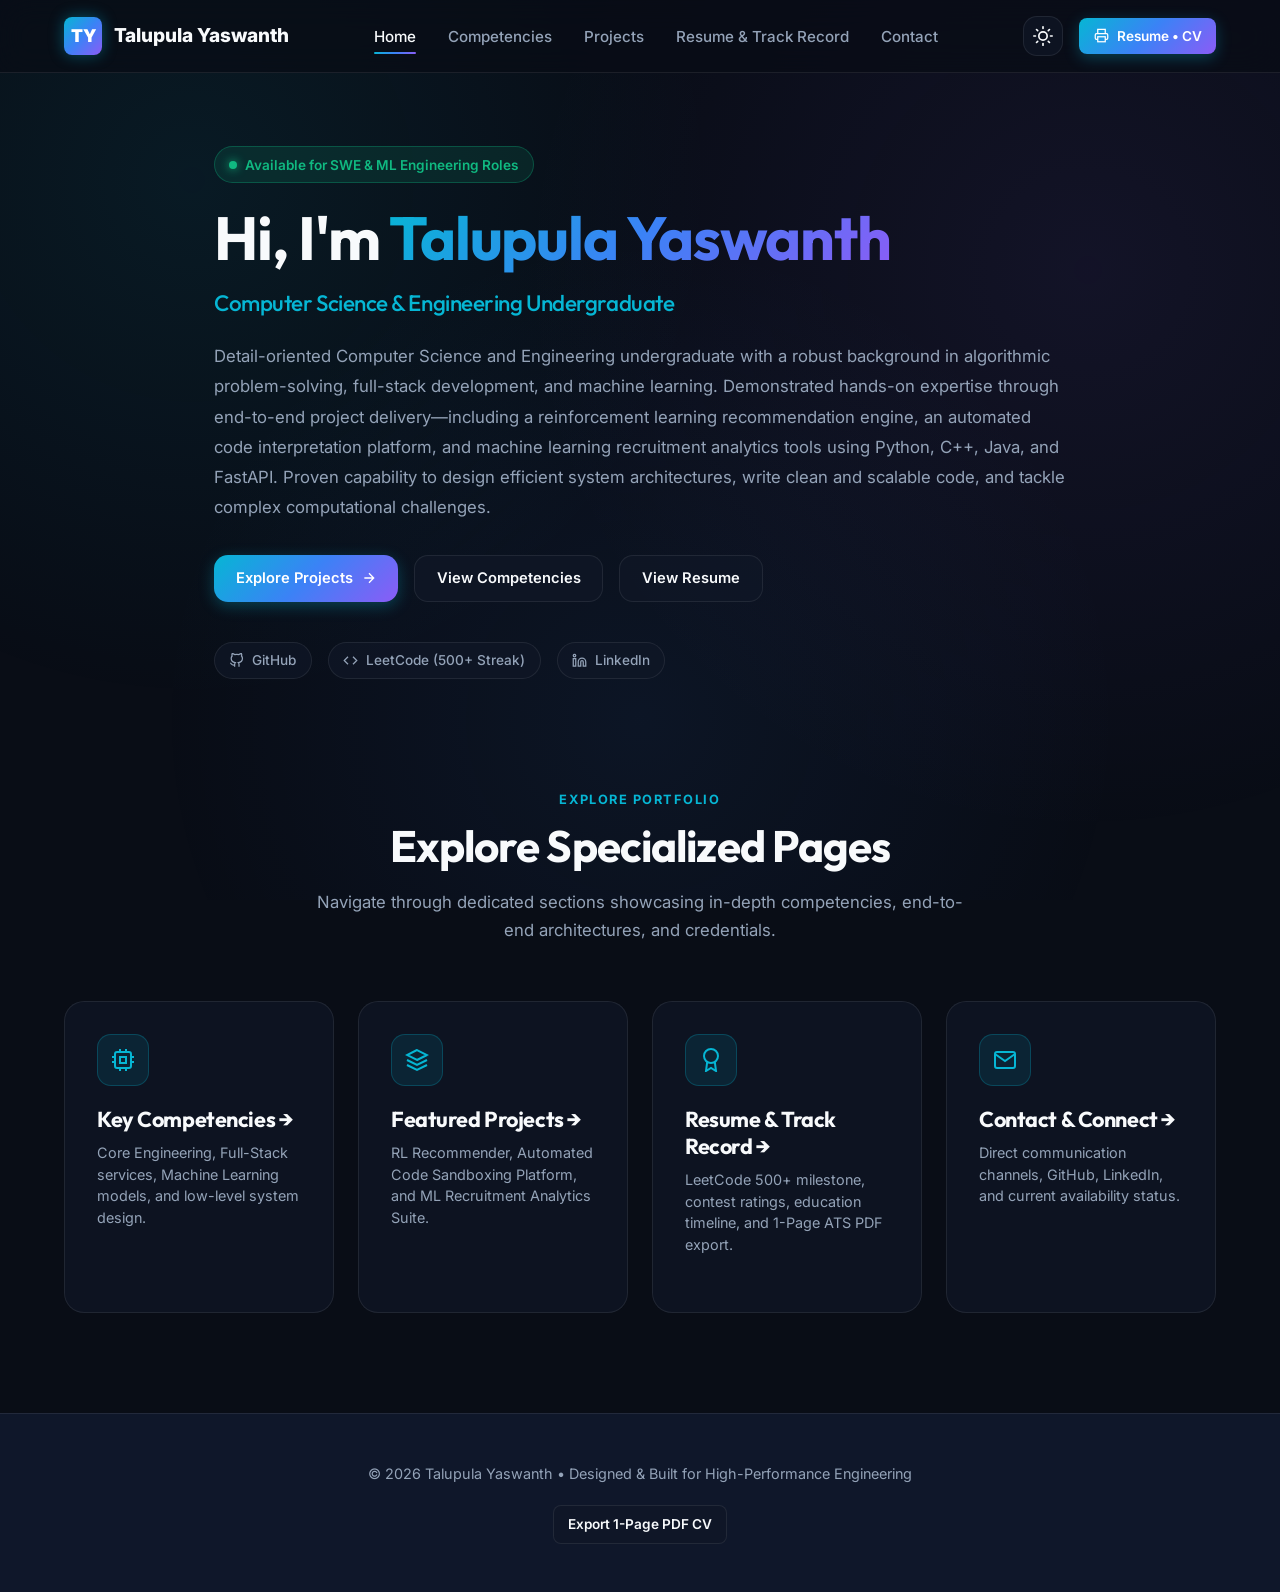
==== index.html @ a227fcb3 "Initial commit: Talupula Yaswanth interactive portfolio & Web CV" ====
<!DOCTYPE html>
<html lang="en" data-theme="dark">
<head>
  <meta charset="UTF-8">
  <meta name="viewport" content="width=device-width, initial-scale=1.0">
  <title>Talupula Yaswanth | CS & Engineering Undergraduate &bull; Home</title>
  <meta name="description" content="Portfolio of Talupula Yaswanth — Computer Science and Engineering undergraduate specializing in algorithmic problem solving, full-stack systems, and machine learning.">
  
  <!-- Modern Typography: Google Fonts -->
  <link rel="preconnect" href="https://fonts.googleapis.com">
  <link rel="preconnect" href="https://fonts.gstatic.com" crossorigin>
  <link href="https://fonts.googleapis.com/css2?family=Inter:wght@300;400;500;600;700&family=JetBrains+Mono:wght@400;500;600&family=Outfit:wght@500;600;700;800;900&display=swap" rel="stylesheet">

  <!-- Core Styles -->
  <link rel="stylesheet" href="css/style.css?v=4">
  <link rel="stylesheet" href="css/print.css">

  <!-- Immediate Zero-Flicker Theme Detection -->
  <script>
    (function() {
      const theme = localStorage.getItem('portfolio_theme') || 'dark';
      document.documentElement.setAttribute('data-theme', theme);
    })();
  </script>
</head>
<body>
  <!-- Ambient Gradient Background Mesh -->
  <div class="ambient-bg" aria-hidden="true"></div>

  <!-- Navigation Bar -->
  <header class="navbar">
    <div class="container nav-container">
      <a href="index.html" class="nav-logo" aria-label="Talupula Yaswanth Portfolio Home">
        <div class="nav-logo-badge">TY</div>
        <span>Talupula Yaswanth</span>
      </a>

      <nav>
        <ul class="nav-links">
          <li><a href="index.html" class="nav-link active">Home</a></li>
          <li><a href="competencies.html" class="nav-link">Competencies</a></li>
          <li><a href="projects.html" class="nav-link">Projects</a></li>
          <li><a href="resume.html" class="nav-link">Resume & Track Record</a></li>
          <li><a href="contact.html" class="nav-link">Contact</a></li>
        </ul>
      </nav>

      <div class="nav-actions">
        <!-- Theme Toggle Button -->
        <button id="theme-toggle" class="icon-btn" aria-label="Toggle Dark/Light Mode" title="Toggle Theme">
          <svg width="20" height="20" viewBox="0 0 24 24" fill="none" stroke="currentColor" stroke-width="2">
            <circle cx="12" cy="12" r="5"></circle>
            <line x1="12" y1="1" x2="12" y2="3"></line>
            <line x1="12" y1="21" x2="12" y2="23"></line>
            <line x1="4.22" y1="4.22" x2="5.64" y2="5.64"></line>
            <line x1="18.36" y1="18.36" x2="19.78" y2="19.78"></line>
            <line x1="1" y1="12" x2="3" y2="12"></line>
            <line x1="21" y1="12" x2="23" y2="12"></line>
            <line x1="4.22" y1="19.78" x2="5.64" y2="18.36"></line>
            <line x1="18.36" y1="5.64" x2="19.78" y2="4.22"></line>
          </svg>
        </button>

        <!-- Link to Resume Page / PDF -->
        <a href="resume.html" class="btn btn-primary btn-sm" title="View & Print ATS Resume">
          <svg width="15" height="15" viewBox="0 0 24 24" fill="none" stroke="currentColor" stroke-width="2">
            <polyline points="6 9 6 2 18 2 18 9"></polyline>
            <path d="M6 18H4a2 2 0 0 1-2-2v-5a2 2 0 0 1 2-2h16a2 2 0 0 1 2 2v5a2 2 0 0 1-2 2h-2"></path>
            <rect x="6" y="14" width="12" height="8"></rect>
          </svg>
          <span>Resume &bull; CV</span>
        </a>

        <!-- Mobile Menu Toggle -->
        <button id="mobile-menu-toggle" class="icon-btn mobile-toggle" aria-label="Open Navigation Menu">
          <svg width="20" height="20" viewBox="0 0 24 24" fill="none" stroke="currentColor" stroke-width="2">
            <line x1="3" y1="12" x2="21" y2="12"></line>
            <line x1="3" y1="6" x2="21" y2="6"></line>
            <line x1="3" y1="18" x2="21" y2="18"></line>
          </svg>
        </button>
      </div>
    </div>
  </header>

  <main>
    <!-- Hero Section -->
    <section id="hero" class="hero-section">
      <div class="container hero-grid">
        <div class="hero-content">
          <div class="badge-status">
            <span class="status-dot"></span>
            <span id="status-text">Available for SWE & ML Engineering Roles</span>
          </div>

          <h1 class="hero-title">
            Hi, I'm <span id="hero-name" class="text-gradient">Talupula Yaswanth</span>
          </h1>
          <h2 id="hero-role" class="hero-subtitle">
            Computer Science & Engineering Undergraduate
          </h2>

          <p id="hero-bio" class="hero-bio">
            Detail-oriented Computer Science and Engineering undergraduate with a robust background in algorithmic problem-solving, full-stack development, and machine learning. Demonstrated hands-on expertise through end-to-end project delivery—including a reinforcement learning recommendation engine, an automated code interpretation platform, and machine learning recruitment analytics tools using Python, C++, Java, and FastAPI. Proven capability to design efficient system architectures, write clean and scalable code, and tackle complex computational challenges.
          </p>

          <div class="hero-actions">
            <a href="projects.html" class="btn btn-primary">
              Explore Projects
              <svg width="16" height="16" viewBox="0 0 24 24" fill="none" stroke="currentColor" stroke-width="2"><path d="M5 12h14M12 5l7 7-7 7"/></svg>
            </a>
            <a href="competencies.html" class="btn btn-secondary">
              View Competencies
            </a>
            <a href="resume.html" class="btn btn-secondary">
              View Resume
            </a>
          </div>

          <div class="hero-socials">
            <a href="https://github.com" target="_blank" rel="noopener noreferrer" class="social-pill">
              <svg width="15" height="15" viewBox="0 0 24 24" fill="none" stroke="currentColor" stroke-width="2"><path d="M9 19c-5 1.5-5-2.5-7-3m14 6v-3.87a3.37 3.37 0 0 0-.94-2.61c3.14-.35 6.44-1.54 6.44-7A5.44 5.44 0 0 0 20 4.77 5.07 5.07 0 0 0 19.91 1S18.73.65 16 2.48a13.38 13.38 0 0 0-7 0C6.27.65 5.09 1 5.09 1A5.07 5.07 0 0 0 5 4.77a5.44 5.44 0 0 0-1.5 3.78c0 5.42 3.3 6.61 6.44 7A3.37 3.37 0 0 0 9 18.13V22"/></svg>
              GitHub
            </a>
            <a href="https://leetcode.com" target="_blank" rel="noopener noreferrer" class="social-pill">
              <svg width="15" height="15" viewBox="0 0 24 24" fill="none" stroke="currentColor" stroke-width="2"><polyline points="16 18 22 12 16 6"/><polyline points="8 6 2 12 8 18"/></svg>
              LeetCode (500+ Streak)
            </a>
            <a href="https://linkedin.com" target="_blank" rel="noopener noreferrer" class="social-pill">
              <svg width="15" height="15" viewBox="0 0 24 24" fill="none" stroke="currentColor" stroke-width="2"><path d="M16 8a6 6 0 0 1 6 6v7h-4v-7a2 2 0 0 0-2-2 2 2 0 0 0-2 2v7h-4v-7a6 6 0 0 1 6-6z"/><rect x="2" y="9" width="4" height="12"/><circle cx="4" cy="4" r="2"/></svg>
              LinkedIn
            </a>
          </div>
        </div>
      </div>
    </section>

    <!-- Quick Overview Sections Preview -->
    <section class="section" style="padding-top: 20px;">
      <div class="container">
        <div class="section-header">
          <span class="section-tag">Explore Portfolio</span>
          <h2 class="section-title">Explore Specialized Pages</h2>
          <p class="section-desc">
            Navigate through dedicated sections showcasing in-depth competencies, end-to-end architectures, and credentials.
          </p>
        </div>

        <div class="competencies-grid" style="grid-template-columns: repeat(auto-fit, minmax(250px, 1fr));">
          <a href="competencies.html" class="comp-card" style="text-decoration: none; color: inherit;">
            <div class="comp-icon-wrapper">
              <svg width="24" height="24" viewBox="0 0 24 24" fill="none" stroke="currentColor" stroke-width="2"><rect x="4" y="4" width="16" height="16" rx="2"/><rect x="9" y="9" width="6" height="6"/><line x1="9" y1="1" x2="9" y2="4"/><line x1="15" y1="1" x2="15" y2="4"/><line x1="9" y1="20" x2="9" y2="23"/><line x1="15" y1="20" x2="15" y2="23"/><line x1="20" y1="9" x2="23" y2="9"/><line x1="20" y1="14" x2="23" y2="14"/><line x1="1" y1="9" x2="4" y2="9"/><line x1="1" y1="14" x2="4" y2="14"/></svg>
            </div>
            <h3 class="comp-title">Key Competencies &rarr;</h3>
            <p class="comp-desc">Core Engineering, Full-Stack services, Machine Learning models, and low-level system design.</p>
          </a>

          <a href="projects.html" class="comp-card" style="text-decoration: none; color: inherit;">
            <div class="comp-icon-wrapper">
              <svg width="24" height="24" viewBox="0 0 24 24" fill="none" stroke="currentColor" stroke-width="2"><polygon points="12 2 2 7 12 12 22 7 12 12 22 7 12 2"/><polyline points="2 17 12 22 22 17"/><polyline points="2 12 12 17 22 12"/></svg>
            </div>
            <h3 class="comp-title">Featured Projects &rarr;</h3>
            <p class="comp-desc">RL Recommender, Automated Code Sandboxing Platform, and ML Recruitment Analytics Suite.</p>
          </a>

          <a href="resume.html" class="comp-card" style="text-decoration: none; color: inherit;">
            <div class="comp-icon-wrapper">
              <svg width="24" height="24" viewBox="0 0 24 24" fill="none" stroke="currentColor" stroke-width="2"><circle cx="12" cy="8" r="7"/><polyline points="8.21 13.89 7 23 12 20 17 23 15.79 13.88"/></svg>
            </div>
            <h3 class="comp-title">Resume & Track Record &rarr;</h3>
            <p class="comp-desc">LeetCode 500+ milestone, contest ratings, education timeline, and 1-Page ATS PDF export.</p>
          </a>

          <a href="contact.html" class="comp-card" style="text-decoration: none; color: inherit;">
            <div class="comp-icon-wrapper">
              <svg width="24" height="24" viewBox="0 0 24 24" fill="none" stroke="currentColor" stroke-width="2"><path d="M4 4h16c1.1 0 2 .9 2 2v12c0 1.1-.9 2-2 2H4c-1.1 0-2-.9-2-2V6c0-1.1.9-2 2-2z"/><polyline points="22,6 12,13 2,6"/></svg>
            </div>
            <h3 class="comp-title">Contact & Connect &rarr;</h3>
            <p class="comp-desc">Direct communication channels, GitHub, LinkedIn, and current availability status.</p>
          </a>
        </div>
      </div>
    </section>
  </main>

  <!-- Footer -->
  <footer class="footer">
    <div class="container footer-content">
      <p>&copy; 2026 Talupula Yaswanth &bull; Designed & Built for High-Performance Engineering</p>
      <div style="display: flex; gap: 1rem;">
        <a href="resume.html" class="btn btn-secondary btn-sm">Export 1-Page PDF CV</a>
      </div>
    </div>
  </footer>

  <!-- Scripts -->
  <script src="js/data.js"></script>
  <script src="js/app.js?v=3"></script>
</body>
</html>
---- css/style.css ----
/* ==========================================================================
   Interactive Portfolio & Web CV Design System
   Modern Glassmorphism & High-Performance Aesthetics
   ========================================================================== */

:root {
  /* Dark Theme Palette (Default) */
  --bg-primary: #090d16;
  --bg-secondary: #0f172a;
  --bg-card: rgba(17, 24, 39, 0.7);
  --bg-card-hover: rgba(30, 41, 59, 0.85);
  --bg-glass: rgba(255, 255, 255, 0.03);
  --border-subtle: rgba(255, 255, 255, 0.08);
  --border-glow: rgba(56, 189, 248, 0.35);

  --text-main: #f8fafc;
  --text-muted: #94a3b8;
  --text-dim: #64748b;

  --accent-cyan: #06b6d4;
  --accent-blue: #3b82f6;
  --accent-purple: #8b5cf6;
  --accent-emerald: #10b981;
  --accent-amber: #f59e0b;

  --gradient-brand: linear-gradient(135deg, #06b6d4 0%, #3b82f6 50%, #8b5cf6 100%);
  --gradient-glow: radial-gradient(circle at 50% 0%, rgba(59, 130, 246, 0.15), transparent 70%);
  --gradient-card: linear-gradient(180deg, rgba(255, 255, 255, 0.05) 0%, rgba(255, 255, 255, 0.01) 100%);

  --shadow-sm: 0 4px 6px -1px rgba(0, 0, 0, 0.3);
  --shadow-lg: 0 20px 25px -5px rgba(0, 0, 0, 0.5), 0 8px 10px -6px rgba(0, 0, 0, 0.4);
  --shadow-glow: 0 0 25px rgba(6, 182, 212, 0.2);

  --radius-sm: 8px;
  --radius-md: 14px;
  --radius-lg: 20px;
  --radius-full: 9999px;

  --font-heading: 'Outfit', -apple-system, BlinkMacSystemFont, 'Segoe UI', Roboto, sans-serif;
  --font-body: 'Inter', -apple-system, BlinkMacSystemFont, 'Segoe UI', Roboto, sans-serif;
  --font-mono: 'JetBrains Mono', 'Fira Code', monospace;

  --transition-fast: 0.2s cubic-bezier(0.4, 0, 0.2, 1);
  --transition-normal: 0.3s cubic-bezier(0.4, 0, 0.2, 1);
  --transition-slow: 0.5s cubic-bezier(0.16, 1, 0.3, 1);
}

/* Light Theme Overrides (High-Contrast & Polished Aesthetics) */
[data-theme="light"] {
  --bg-primary: #f8fafc;
  --bg-secondary: #ffffff;
  --bg-card: rgba(255, 255, 255, 0.95);
  --bg-card-hover: #ffffff;
  --bg-glass: rgba(15, 23, 42, 0.03);
  --border-subtle: rgba(15, 23, 42, 0.1);
  --border-glow: rgba(37, 99, 235, 0.35);

  --text-main: #0f172a;
  --text-muted: #334155;
  --text-dim: #64748b;

  --accent-cyan: #0284c7;
  --accent-blue: #2563eb;
  --accent-purple: #7c3aed;
  --accent-emerald: #047857;
  --accent-amber: #b45309;

  --gradient-brand: linear-gradient(135deg, #0284c7 0%, #2563eb 50%, #7c3aed 100%);
  --gradient-glow: radial-gradient(circle at 50% 0%, rgba(37, 99, 235, 0.08), transparent 70%);
  --gradient-card: linear-gradient(180deg, rgba(255, 255, 255, 0.98) 0%, rgba(248, 250, 252, 0.9) 100%);

  --shadow-sm: 0 2px 4px rgba(15, 23, 42, 0.06);
  --shadow-lg: 0 16px 24px -4px rgba(15, 23, 42, 0.08), 0 6px 10px -4px rgba(15, 23, 42, 0.04);
  --shadow-glow: 0 0 20px rgba(37, 99, 235, 0.18);
}

[data-theme="light"] .ambient-bg {
  background: 
    radial-gradient(circle at 15% 20%, rgba(2, 132, 199, 0.06) 0%, transparent 40%),
    radial-gradient(circle at 85% 30%, rgba(124, 58, 237, 0.06) 0%, transparent 45%),
    radial-gradient(circle at 50% 80%, rgba(37, 99, 235, 0.05) 0%, transparent 50%);
}

[data-theme="light"] .terminal-card {
  background: #ffffff;
  border: 1px solid #cbd5e1;
  box-shadow: 0 10px 25px -3px rgba(15, 23, 42, 0.08), 0 4px 6px -2px rgba(15, 23, 42, 0.04);
}

[data-theme="light"] .terminal-header {
  background: #f1f5f9;
  border-bottom: 1px solid #e2e8f0;
}

[data-theme="light"] .terminal-title {
  color: #475569;
  font-weight: 600;
}

[data-theme="light"] .terminal-body {
  color: #0f172a;
}

[data-theme="light"] .code-line {
  color: #0f172a;
}

[data-theme="light"] .code-key {
  color: #7c3aed;
  font-weight: 700;
}

[data-theme="light"] .code-str {
  color: #059669;
  font-weight: 600;
}

[data-theme="light"] .code-num {
  color: #d97706;
  font-weight: 700;
}

[data-theme="light"] .code-bracket {
  color: #475569;
  font-weight: 600;
}

[data-theme="light"] .terminal-metric-row {
  border-top: 1px dashed #cbd5e1;
}

[data-theme="light"] .metric-item {
  background: #f8fafc;
  border: 1px solid #e2e8f0;
}

[data-theme="light"] .metric-val {
  color: #0284c7;
  font-weight: 800;
}

[data-theme="light"] .metric-lbl {
  color: #475569;
  font-weight: 600;
}

[data-theme="light"] .skill-progress-bg {
  background: rgba(15, 23, 42, 0.08);
}

[data-theme="light"] .tech-tag {
  background: rgba(15, 23, 42, 0.05);
  border-color: rgba(15, 23, 42, 0.1);
  color: #334155;
}

[data-theme="light"] .achievement-stat {
  background: rgba(180, 83, 9, 0.08);
  border-color: rgba(180, 83, 9, 0.2);
}

[data-theme="light"] .badge-status {
  background: rgba(4, 120, 87, 0.1);
  border-color: rgba(4, 120, 87, 0.25);
  color: #047857;
}

[data-theme="light"] .social-pill {
  background: #ffffff;
  border-color: rgba(15, 23, 42, 0.12);
  color: #334155;
}

[data-theme="light"] .project-metrics-strip {
  background: #f8fafc;
  border-color: rgba(15, 23, 42, 0.08);
}

[data-theme="light"] .comp-card,
[data-theme="light"] .project-card,
[data-theme="light"] .achievement-card,
[data-theme="light"] .timeline-card {
  box-shadow: 0 4px 12px rgba(15, 23, 42, 0.05);
}

/* Base Styles */
*, *::before, *::after {
  box-sizing: border-box;
  margin: 0;
  padding: 0;
}

html {
  scroll-behavior: smooth;
  font-size: 16px;
}

body {
  font-family: var(--font-body);
  background-color: var(--bg-primary);
  color: var(--text-main);
  line-height: 1.65;
  overflow-x: hidden;
  transition: background-color var(--transition-normal), color var(--transition-normal);
  position: relative;
  min-height: 100vh;
}

/* Ambient Background Canvas / Mesh */
.ambient-bg {
  position: fixed;
  inset: 0;
  pointer-events: none;
  z-index: 0;
  background: 
    radial-gradient(circle at 15% 20%, rgba(6, 182, 212, 0.08) 0%, transparent 40%),
    radial-gradient(circle at 85% 30%, rgba(139, 92, 246, 0.08) 0%, transparent 45%),
    radial-gradient(circle at 50% 80%, rgba(59, 130, 246, 0.07) 0%, transparent 50%);
  transition: opacity var(--transition-normal);
}

.container {
  width: 100%;
  max-width: 1200px;
  margin: 0 auto;
  padding: 0 1.5rem;
  position: relative;
  z-index: 1;
}

/* Typography */
h1, h2, h3, h4, .brand-font {
  font-family: var(--font-heading);
  font-weight: 700;
  line-height: 1.25;
  letter-spacing: -0.02em;
}

.text-gradient {
  background: var(--gradient-brand);
  -webkit-background-clip: text;
  -webkit-text-fill-color: transparent;
  background-clip: text;
}

/* Header & Navigation */
.navbar {
  position: fixed;
  top: 0;
  left: 0;
  right: 0;
  z-index: 100;
  background: rgba(9, 13, 22, 0.75);
  backdrop-filter: blur(16px);
  -webkit-backdrop-filter: blur(16px);
  border-bottom: 1px solid var(--border-subtle);
  transition: all var(--transition-normal);
}

[data-theme="light"] .navbar {
  background: rgba(248, 250, 252, 0.85);
}

.nav-container {
  display: flex;
  align-items: center;
  justify-content: space-between;
  height: 72px;
}

.nav-logo {
  display: flex;
  align-items: center;
  gap: 0.75rem;
  text-decoration: none;
  color: var(--text-main);
  font-size: 1.2rem;
  font-weight: 800;
}

.nav-logo-badge {
  width: 38px;
  height: 38px;
  border-radius: var(--radius-sm);
  background: var(--gradient-brand);
  display: flex;
  align-items: center;
  justify-content: center;
  color: #ffffff;
  font-weight: 900;
  font-size: 1.1rem;
  box-shadow: 0 0 15px rgba(6, 182, 212, 0.4);
}

.nav-links {
  display: flex;
  align-items: center;
  list-style: none;
  gap: 2rem;
}

.nav-link {
  text-decoration: none;
  color: var(--text-muted);
  font-size: 0.95rem;
  font-weight: 500;
  transition: color var(--transition-fast);
  position: relative;
  padding: 0.5rem 0;
}

.nav-link:hover, .nav-link.active {
  color: var(--text-main);
}

.nav-link.active::after {
  content: '';
  position: absolute;
  bottom: 0;
  left: 0;
  right: 0;
  height: 2px;
  background: var(--gradient-brand);
  border-radius: var(--radius-full);
}

.nav-actions {
  display: flex;
  align-items: center;
  gap: 1rem;
}

.icon-btn {
  width: 40px;
  height: 40px;
  border-radius: var(--radius-md);
  border: 1px solid var(--border-subtle);
  background: var(--bg-card);
  color: var(--text-main);
  display: flex;
  align-items: center;
  justify-content: center;
  cursor: pointer;
  transition: all var(--transition-fast);
}

.icon-btn:hover {
  border-color: var(--accent-cyan);
  box-shadow: var(--shadow-glow);
  transform: translateY(-2px);
}

.btn {
  display: inline-flex;
  align-items: center;
  justify-content: center;
  gap: 0.5rem;
  padding: 0.65rem 1.35rem;
  border-radius: var(--radius-md);
  font-size: 0.92rem;
  font-weight: 600;
  text-decoration: none;
  cursor: pointer;
  transition: all var(--transition-normal);
  border: none;
  font-family: var(--font-body);
}

.btn-primary {
  background: var(--gradient-brand);
  color: #ffffff;
  box-shadow: 0 4px 15px rgba(6, 182, 212, 0.3);
}

.btn-primary:hover {
  transform: translateY(-2px);
  box-shadow: 0 6px 20px rgba(6, 182, 212, 0.5);
}

.btn-secondary {
  background: var(--bg-card);
  color: var(--text-main);
  border: 1px solid var(--border-subtle);
}

.btn-secondary:hover {
  background: var(--bg-card-hover);
  border-color: var(--border-glow);
  transform: translateY(-2px);
}

.btn-sm {
  padding: 0.45rem 0.9rem;
  font-size: 0.85rem;
  border-radius: var(--radius-sm);
}

.mobile-toggle {
  display: none;
}

/* Hero Section */
.hero-section {
  padding-top: 140px;
  padding-bottom: 80px;
  min-height: 85vh;
  display: flex;
  align-items: center;
}

/* Dedicated Subpage Header */
.page-header-section {
  padding-top: 130px;
  padding-bottom: 40px;
  text-align: center;
}

.page-main {
  padding-bottom: 100px;
  min-height: 60vh;
}

.hero-grid {
  display: block;
  max-width: 900px;
  margin: 0 auto;
}

.hero-content {
  width: 100%;
}

.badge-status {
  display: inline-flex;
  align-items: center;
  gap: 0.5rem;
  padding: 0.4rem 0.9rem;
  border-radius: var(--radius-full);
  background: rgba(16, 185, 129, 0.12);
  border: 1px solid rgba(16, 185, 129, 0.3);
  color: var(--accent-emerald);
  font-size: 0.85rem;
  font-weight: 600;
  margin-bottom: 1.25rem;
}

.status-dot {
  width: 8px;
  height: 8px;
  border-radius: 50%;
  background-color: var(--accent-emerald);
  box-shadow: 0 0 10px var(--accent-emerald);
  animation: pulse-dot 2s infinite;
}

@keyframes pulse-dot {
  0%, 100% { opacity: 1; transform: scale(1); }
  50% { opacity: 0.4; transform: scale(0.85); }
}

.hero-title {
  font-size: clamp(2.4rem, 5vw, 3.8rem);
  line-height: 1.15;
  margin-bottom: 1rem;
}

.hero-subtitle {
  font-size: clamp(1.1rem, 2vw, 1.4rem);
  font-weight: 500;
  color: var(--accent-cyan);
  margin-bottom: 1.5rem;
}

.hero-bio {
  font-size: 1.05rem;
  color: var(--text-muted);
  line-height: 1.8;
  margin-bottom: 2rem;
}

.hero-actions {
  display: flex;
  flex-wrap: wrap;
  gap: 1rem;
  margin-bottom: 2.5rem;
}

.hero-socials {
  display: flex;
  align-items: center;
  gap: 1rem;
}

.social-pill {
  display: inline-flex;
  align-items: center;
  gap: 0.5rem;
  padding: 0.4rem 0.9rem;
  border-radius: var(--radius-full);
  border: 1px solid var(--border-subtle);
  background: var(--bg-card);
  color: var(--text-muted);
  text-decoration: none;
  font-size: 0.85rem;
  font-weight: 500;
  transition: all var(--transition-fast);
}

.social-pill:hover {
  color: var(--text-main);
  border-color: var(--accent-cyan);
  transform: translateY(-2px);
  box-shadow: var(--shadow-glow);
}

/* Hero Visual / Terminal Card */
.terminal-card {
  background: var(--bg-card);
  border: 1px solid var(--border-subtle);
  border-radius: var(--radius-lg);
  overflow: hidden;
  box-shadow: var(--shadow-lg);
  backdrop-filter: blur(12px);
  transition: all var(--transition-normal);
  position: relative;
}

.terminal-card:hover {
  border-color: var(--border-glow);
  box-shadow: var(--shadow-glow);
}

.terminal-header {
  display: flex;
  align-items: center;
  justify-content: space-between;
  padding: 0.85rem 1.25rem;
  background: rgba(0, 0, 0, 0.25);
  border-bottom: 1px solid var(--border-subtle);
}

.terminal-dots {
  display: flex;
  gap: 6px;
}

.dot {
  width: 11px;
  height: 11px;
  border-radius: 50%;
}
.dot-red { background: #ef4444; }
.dot-yellow { background: #f59e0b; }
.dot-green { background: #10b981; }

.terminal-title {
  font-size: 0.8rem;
  font-family: var(--font-mono);
  color: var(--text-dim);
}

.terminal-body {
  padding: 1.5rem;
  font-family: var(--font-mono);
  font-size: 0.88rem;
  color: var(--text-main);
}

.code-line {
  margin-bottom: 0.6rem;
  display: flex;
  flex-wrap: wrap;
  gap: 0.5rem;
  color: var(--text-main);
}

.code-key { color: var(--accent-purple); font-weight: 600; }
.code-str { color: var(--accent-emerald); font-weight: 500; }
.code-num { color: var(--accent-amber); font-weight: 600; }
.code-bracket { color: var(--text-dim); }

.terminal-metric-row {
  margin-top: 1.25rem;
  padding-top: 1.25rem;
  border-top: 1px dashed var(--border-subtle);
  display: grid;
  grid-template-columns: repeat(3, 1fr);
  gap: 0.75rem;
  text-align: center;
}

.metric-item {
  background: var(--bg-glass);
  padding: 0.65rem;
  border-radius: var(--radius-sm);
  border: 1px solid var(--border-subtle);
}

.metric-val {
  display: block;
  font-size: 1.25rem;
  font-weight: 700;
  color: var(--accent-cyan);
  font-family: var(--font-heading);
}

.metric-lbl {
  font-size: 0.75rem;
  color: var(--text-dim);
}

/* Section Common Layout */
.section {
  padding: 100px 0;
  position: relative;
}

.section-header {
  text-align: center;
  max-width: 650px;
  margin: 0 auto 3.5rem auto;
}

.section-tag {
  display: inline-block;
  font-size: 0.8rem;
  text-transform: uppercase;
  letter-spacing: 0.12em;
  color: var(--accent-cyan);
  font-weight: 700;
  margin-bottom: 0.5rem;
}

.section-title {
  font-size: clamp(2rem, 3.5vw, 2.75rem);
  margin-bottom: 1rem;
}

.section-desc {
  color: var(--text-muted);
  font-size: 1.05rem;
}

/* Competencies Matrix */
.competencies-grid {
  display: grid;
  grid-template-columns: repeat(auto-fit, minmax(270px, 1fr));
  gap: 1.5rem;
}

.comp-card {
  background: var(--bg-card);
  border: 1px solid var(--border-subtle);
  border-radius: var(--radius-lg);
  padding: 2rem;
  backdrop-filter: blur(12px);
  transition: all var(--transition-normal);
  display: flex;
  flex-direction: column;
}

.comp-card:hover {
  transform: translateY(-5px);
  border-color: var(--border-glow);
  box-shadow: var(--shadow-glow);
}

.comp-icon-wrapper {
  width: 52px;
  height: 52px;
  border-radius: var(--radius-md);
  background: rgba(6, 182, 212, 0.1);
  border: 1px solid rgba(6, 182, 212, 0.25);
  color: var(--accent-cyan);
  display: flex;
  align-items: center;
  justify-content: center;
  margin-bottom: 1.25rem;
}

.comp-title {
  font-size: 1.35rem;
  margin-bottom: 0.6rem;
}

.comp-desc {
  font-size: 0.9rem;
  color: var(--text-muted);
  margin-bottom: 1.5rem;
  line-height: 1.5;
}

.skills-list {
  display: flex;
  flex-direction: column;
  gap: 0.65rem;
  margin-top: auto;
}

.skill-pill-item {
  display: flex;
  align-items: center;
  gap: 0.75rem;
  padding: 0.55rem 0.85rem;
  background: rgba(255, 255, 255, 0.03);
  border: 1px solid var(--border-subtle);
  border-radius: var(--radius-sm);
  transition: all var(--transition-fast);
}

[data-theme="light"] .skill-pill-item {
  background: #f8fafc;
  border-color: rgba(15, 23, 42, 0.08);
}

.skill-pill-item:hover {
  border-color: var(--accent-cyan);
  background: rgba(6, 182, 212, 0.06);
  transform: translateX(4px);
}

[data-theme="light"] .skill-pill-item:hover {
  background: rgba(2, 132, 199, 0.06);
}

.skill-dot {
  width: 7px;
  height: 7px;
  min-width: 7px;
  border-radius: 50%;
  background: var(--accent-cyan);
  box-shadow: 0 0 8px var(--accent-cyan);
}

.skill-name {
  font-size: 0.9rem;
  font-weight: 500;
  color: var(--text-main);
}

/* Projects Showcase */
.filter-tabs {
  display: flex;
  justify-content: center;
  flex-wrap: wrap;
  gap: 0.65rem;
  margin-bottom: 3rem;
}

.filter-btn {
  padding: 0.55rem 1.25rem;
  border-radius: var(--radius-full);
  background: var(--bg-card);
  border: 1px solid var(--border-subtle);
  color: var(--text-muted);
  font-size: 0.9rem;
  font-weight: 600;
  cursor: pointer;
  transition: all var(--transition-fast);
}

.filter-btn:hover, .filter-btn.active {
  background: var(--accent-cyan);
  color: #ffffff;
  border-color: var(--accent-cyan);
  box-shadow: 0 0 15px rgba(6, 182, 212, 0.35);
}

.projects-grid {
  display: grid;
  grid-template-columns: repeat(auto-fill, minmax(350px, 1fr));
  gap: 2rem;
}

.project-card {
  background: var(--bg-card);
  border: 1px solid var(--border-subtle);
  border-radius: var(--radius-lg);
  padding: 2rem;
  display: flex;
  flex-direction: column;
  backdrop-filter: blur(12px);
  transition: all var(--transition-normal);
  position: relative;
  overflow: hidden;
}

.project-card::before {
  content: '';
  position: absolute;
  top: 0;
  left: 0;
  right: 0;
  height: 3px;
  background: var(--gradient-brand);
  opacity: 0;
  transition: opacity var(--transition-normal);
}

.project-card:hover {
  transform: translateY(-6px);
  border-color: var(--border-glow);
  box-shadow: var(--shadow-glow);
}

.project-card:hover::before {
  opacity: 1;
}

.project-badge {
  display: inline-block;
  align-self: flex-start;
  padding: 0.25rem 0.75rem;
  border-radius: var(--radius-full);
  background: rgba(59, 130, 246, 0.15);
  color: var(--accent-blue);
  font-size: 0.75rem;
  font-weight: 700;
  text-transform: uppercase;
  letter-spacing: 0.05em;
  margin-bottom: 1rem;
}

.project-title {
  font-size: 1.4rem;
  margin-bottom: 0.75rem;
}

.project-desc {
  color: var(--text-muted);
  font-size: 0.95rem;
  line-height: 1.6;
  margin-bottom: 1.5rem;
  flex-grow: 1;
}

.project-metrics-strip {
  display: flex;
  gap: 0.75rem;
  margin-bottom: 1.5rem;
  padding: 0.75rem;
  background: var(--bg-glass);
  border-radius: var(--radius-md);
  border: 1px solid var(--border-subtle);
}

.metric-pill {
  flex: 1;
  text-align: center;
}

.metric-pill strong {
  display: block;
  color: var(--accent-cyan);
  font-size: 1.05rem;
  font-family: var(--font-heading);
}

.metric-pill span {
  font-size: 0.7rem;
  color: var(--text-dim);
  text-transform: uppercase;
}

.tech-tags {
  display: flex;
  flex-wrap: wrap;
  gap: 0.45rem;
  margin-bottom: 1.5rem;
}

.tech-tag {
  font-size: 0.75rem;
  padding: 0.25rem 0.6rem;
  border-radius: var(--radius-sm);
  background: rgba(255, 255, 255, 0.05);
  color: var(--text-muted);
  border: 1px solid var(--border-subtle);
  font-family: var(--font-mono);
}

.project-footer {
  display: flex;
  align-items: center;
  justify-content: space-between;
  padding-top: 1rem;
  border-top: 1px solid var(--border-subtle);
}

/* Problem Solving & Achievements Spotlight */
.achievements-grid {
  display: grid;
  grid-template-columns: repeat(auto-fit, minmax(320px, 1fr));
  gap: 1.75rem;
}

.achievement-card {
  background: var(--bg-card);
  border: 1px solid var(--border-subtle);
  border-radius: var(--radius-lg);
  padding: 2rem;
  display: flex;
  align-items: flex-start;
  gap: 1.25rem;
  backdrop-filter: blur(12px);
  transition: all var(--transition-normal);
}

.achievement-card:hover {
  transform: translateY(-4px);
  border-color: var(--accent-amber);
  box-shadow: 0 0 20px rgba(245, 158, 11, 0.2);
}

.achievement-icon {
  width: 48px;
  height: 48px;
  min-width: 48px;
  border-radius: var(--radius-md);
  background: rgba(245, 158, 11, 0.12);
  border: 1px solid rgba(245, 158, 11, 0.3);
  color: var(--accent-amber);
  display: flex;
  align-items: center;
  justify-content: center;
}

.achievement-content h4 {
  font-size: 1.2rem;
  margin-bottom: 0.35rem;
}

.achievement-category {
  font-size: 0.8rem;
  color: var(--accent-cyan);
  font-weight: 600;
  text-transform: uppercase;
  margin-bottom: 0.5rem;
  display: inline-block;
}

.achievement-desc {
  font-size: 0.9rem;
  color: var(--text-muted);
  line-height: 1.5;
  margin-bottom: 0.75rem;
}

.achievement-stat {
  display: inline-flex;
  align-items: center;
  gap: 0.4rem;
  padding: 0.25rem 0.75rem;
  border-radius: var(--radius-full);
  background: rgba(255, 255, 255, 0.05);
  border: 1px solid var(--border-subtle);
  color: var(--accent-amber);
  font-family: var(--font-mono);
  font-size: 0.85rem;
  font-weight: 700;
}

/* Timeline & Education */
.timeline {
  max-width: 750px;
  margin: 0 auto;
  position: relative;
  padding-left: 2rem;
}

.timeline::before {
  content: '';
  position: absolute;
  top: 0;
  bottom: 0;
  left: 7px;
  width: 2px;
  background: var(--border-subtle);
}

.timeline-item {
  position: relative;
  margin-bottom: 2.5rem;
}

.timeline-dot {
  position: absolute;
  left: -2rem;
  top: 6px;
  width: 16px;
  height: 16px;
  border-radius: 50%;
  background: var(--bg-primary);
  border: 3px solid var(--accent-cyan);
  box-shadow: 0 0 10px var(--accent-cyan);
}

.timeline-card {
  background: var(--bg-card);
  border: 1px solid var(--border-subtle);
  border-radius: var(--radius-md);
  padding: 1.5rem;
  box-shadow: var(--shadow-sm);
}

.timeline-duration {
  font-size: 0.8rem;
  color: var(--accent-cyan);
  font-family: var(--font-mono);
  margin-bottom: 0.4rem;
}

.timeline-title {
  font-size: 1.25rem;
  margin-bottom: 0.25rem;
}

.timeline-sub {
  font-size: 0.95rem;
  color: var(--text-muted);
  margin-bottom: 0.75rem;
}

.timeline-courses {
  font-size: 0.88rem;
  color: var(--text-dim);
  border-top: 1px dashed var(--border-subtle);
  padding-top: 0.75rem;
  margin-top: 0.75rem;
}

/* Interactive Modal */
.modal-overlay {
  position: fixed;
  inset: 0;
  background: rgba(0, 0, 0, 0.75);
  backdrop-filter: blur(8px);
  -webkit-backdrop-filter: blur(8px);
  z-index: 999;
  display: flex;
  align-items: center;
  justify-content: center;
  padding: 1.5rem;
  opacity: 0;
  pointer-events: none;
  transition: opacity var(--transition-normal);
}

.modal-overlay.active {
  opacity: 1;
  pointer-events: auto;
}

.modal-content {
  background: var(--bg-secondary);
  border: 1px solid var(--border-glow);
  border-radius: var(--radius-lg);
  max-width: 650px;
  width: 100%;
  max-height: 85vh;
  overflow-y: auto;
  padding: 2.25rem;
  box-shadow: var(--shadow-lg);
  position: relative;
  transform: translateY(20px);
  transition: transform var(--transition-normal);
}

.modal-overlay.active .modal-content {
  transform: translateY(0);
}

.modal-close {
  position: absolute;
  top: 1.25rem;
  right: 1.25rem;
  background: transparent;
  border: none;
  color: var(--text-muted);
  cursor: pointer;
  font-size: 1.5rem;
  transition: color var(--transition-fast);
}

.modal-close:hover {
  color: var(--text-main);
}

/* Print CV Container (Hidden in Web View, Revealed in @media print) */
#print-cv-view {
  display: none;
}

/* Footer */
.footer {
  border-top: 1px solid var(--border-subtle);
  padding: 3rem 0;
  background: var(--bg-secondary);
  text-align: center;
  color: var(--text-muted);
  font-size: 0.9rem;
}

.footer-content {
  display: flex;
  flex-direction: column;
  align-items: center;
  gap: 1.25rem;
}

/* Responsive Breakpoints */
@media (max-width: 968px) {
  .hero-grid {
    grid-template-columns: 1fr;
    gap: 2.5rem;
  }
  .terminal-card {
    order: -1;
  }
}

@media (max-width: 768px) {
  .nav-links {
    position: fixed;
    top: 72px;
    left: 0;
    right: 0;
    background: var(--bg-secondary);
    flex-direction: column;
    padding: 2rem;
    border-bottom: 1px solid var(--border-subtle);
    transform: translateY(-150%);
    transition: transform var(--transition-normal);
  }
  .nav-links.open {
    transform: translateY(0);
  }
  .mobile-toggle {
    display: flex;
  }
  .projects-grid {
    grid-template-columns: 1fr;
  }
}
---- css/print.css ----
/* ==========================================================================
   Print & PDF Resume Stylesheet (ATS-Compliant & Recruiter-Ready)
   Activates on window.print() or Ctrl+P
   ========================================================================== */

@media print {
  /* Reset and Hide Web-Only Elements */
  body, html {
    background: #ffffff !important;
    color: #111827 !important;
    font-size: 10.5pt !important;
    line-height: 1.35 !important;
    font-family: 'Inter', -apple-system, BlinkMacSystemFont, 'Segoe UI', Helvetica, Arial, sans-serif !important;
    margin: 0 !important;
    padding: 0 !important;
  }

  .ambient-bg,
  .navbar,
  .hero-section,
  #competencies,
  #projects,
  #achievements,
  #education,
  #contact,
  .footer,
  .modal-overlay,
  .filter-tabs,
  .icon-btn,
  .btn,
  .mobile-toggle {
    display: none !important;
  }

  /* Reveal Dedicated ATS Print CV View */
  #print-cv-view {
    display: block !important;
    width: 100% !important;
    max-width: 100% !important;
    margin: 0 auto !important;
    padding: 0.25in 0.4in !important;
    box-sizing: border-box !important;
  }

  @page {
    size: A4 portrait;
    margin: 0.35in 0.45in;
  }

  /* Print Header */
  .cv-print-header {
    text-align: center;
    border-bottom: 2pt solid #1e293b;
    padding-bottom: 8pt;
    margin-bottom: 10pt;
  }

  .cv-print-name {
    font-size: 19pt !important;
    font-weight: 800 !important;
    letter-spacing: -0.02em;
    color: #0f172a !important;
    margin-bottom: 3pt !important;
    text-transform: uppercase;
  }

  .cv-print-role {
    font-size: 11pt !important;
    font-weight: 600 !important;
    color: #334155 !important;
    margin-bottom: 4pt !important;
  }

  .cv-print-contacts {
    font-size: 9pt !important;
    color: #475569 !important;
    display: flex;
    justify-content: center;
    gap: 12pt;
    flex-wrap: wrap;
  }

  .cv-print-contacts a {
    color: #0f172a !important;
    text-decoration: none !important;
  }

  /* Section Styling */
  .cv-print-section {
    margin-bottom: 9pt !important;
    page-break-inside: avoid;
  }

  .cv-print-heading {
    font-size: 10.5pt !important;
    font-weight: 700 !important;
    text-transform: uppercase;
    letter-spacing: 0.06em;
    color: #0f172a !important;
    border-bottom: 1pt solid #cbd5e1;
    padding-bottom: 2pt;
    margin-bottom: 5pt;
  }

  .cv-print-summary {
    font-size: 9.5pt !important;
    color: #334155 !important;
    line-height: 1.4 !important;
    text-align: justify;
  }

  /* Competencies Grid */
  .cv-print-skills-table {
    width: 100%;
    border-collapse: collapse;
    font-size: 9pt !important;
  }

  .cv-print-skills-table td {
    padding: 2pt 0;
    vertical-align: top;
  }

  .cv-print-skills-table .skill-cat {
    font-weight: 700;
    color: #0f172a;
    width: 25%;
  }

  .cv-print-skills-table .skill-vals {
    color: #334155;
    width: 75%;
  }

  /* Projects in Print */
  .cv-print-item {
    margin-bottom: 6pt;
  }

  .cv-print-item-header {
    display: flex;
    justify-content: space-between;
    align-items: baseline;
    margin-bottom: 1pt;
  }

  .cv-print-item-title {
    font-size: 9.8pt !important;
    font-weight: 700 !important;
    color: #0f172a !important;
  }

  .cv-print-item-tech {
    font-size: 8.5pt !important;
    font-weight: 600 !important;
    color: #475569 !important;
    font-style: italic;
  }

  .cv-print-item-date {
    font-size: 8.5pt !important;
    color: #64748b !important;
  }

  .cv-print-item ul {
    margin: 2pt 0 0 14pt !important;
    padding: 0 !important;
  }

  .cv-print-item li {
    font-size: 8.8pt !important;
    color: #334155 !important;
    line-height: 1.35 !important;
    margin-bottom: 1.5pt;
  }

  /* Education */
  .cv-print-edu-row {
    display: flex;
    justify-content: space-between;
    font-size: 9.5pt !important;
    font-weight: 600;
    color: #0f172a;
  }

  .cv-print-edu-sub {
    font-size: 8.8pt !important;
    color: #475569;
    display: flex;
    justify-content: space-between;
  }
}
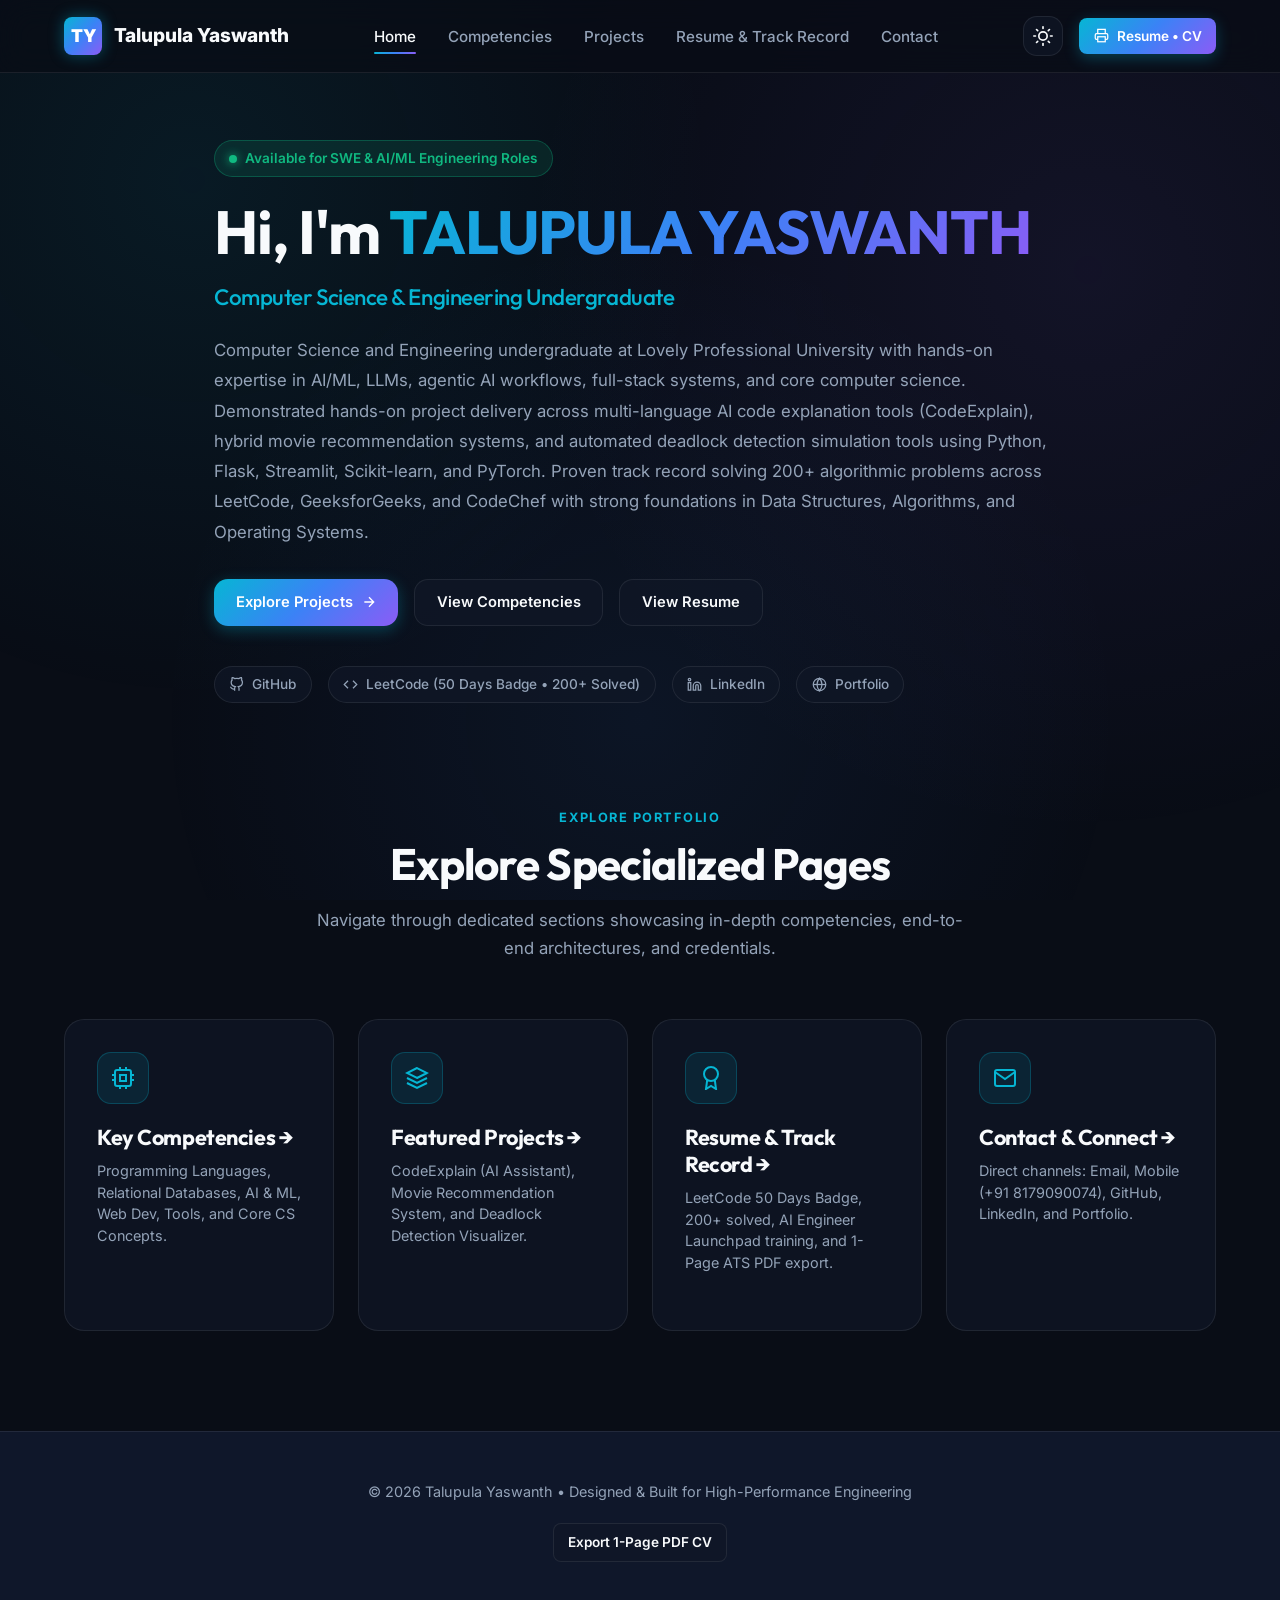
==== commit 803e1a0a: "Update portfolio and ATS resume data to match official resume" ====
--- a/index.html
+++ b/index.html
@@ -4,7 +4,7 @@
   <meta charset="UTF-8">
   <meta name="viewport" content="width=device-width, initial-scale=1.0">
   <title>Talupula Yaswanth | CS & Engineering Undergraduate &bull; Home</title>
-  <meta name="description" content="Portfolio of Talupula Yaswanth — Computer Science and Engineering undergraduate specializing in algorithmic problem solving, full-stack systems, and machine learning.">
+  <meta name="description" content="Portfolio of Talupula Yaswanth — Computer Science and Engineering undergraduate specializing in AI/ML, LLMs, full-stack systems, and algorithmic problem solving.">
   
   <!-- Modern Typography: Google Fonts -->
   <link rel="preconnect" href="https://fonts.googleapis.com">
@@ -13,7 +13,7 @@
 
   <!-- Core Styles -->
   <link rel="stylesheet" href="css/style.css?v=4">
-  <link rel="stylesheet" href="css/print.css">
+  <link rel="stylesheet" href="css/print.css?v=2">
 
   <!-- Immediate Zero-Flicker Theme Detection -->
   <script>
@@ -90,7 +90,7 @@
         <div class="hero-content">
           <div class="badge-status">
             <span class="status-dot"></span>
-            <span id="status-text">Available for SWE & ML Engineering Roles</span>
+            <span id="status-text">Available for SWE & AI/ML Engineering Roles</span>
           </div>
 
           <h1 class="hero-title">
@@ -101,7 +101,7 @@
           </h2>
 
           <p id="hero-bio" class="hero-bio">
-            Detail-oriented Computer Science and Engineering undergraduate with a robust background in algorithmic problem-solving, full-stack development, and machine learning. Demonstrated hands-on expertise through end-to-end project delivery—including a reinforcement learning recommendation engine, an automated code interpretation platform, and machine learning recruitment analytics tools using Python, C++, Java, and FastAPI. Proven capability to design efficient system architectures, write clean and scalable code, and tackle complex computational challenges.
+            Computer Science and Engineering undergraduate at Lovely Professional University with hands-on expertise in AI/ML, LLMs, agentic AI workflows, full-stack systems, and core computer science. Demonstrated hands-on project delivery across multi-language AI code explanation tools (CodeExplain), hybrid movie recommendation systems, and automated deadlock detection simulation tools using Python, Flask, Streamlit, Scikit-learn, and PyTorch. Proven track record solving 200+ algorithmic problems across LeetCode, GeeksforGeeks, and CodeChef.
           </p>
 
           <div class="hero-actions">
@@ -118,17 +118,21 @@
           </div>
 
           <div class="hero-socials">
-            <a href="https://github.com" target="_blank" rel="noopener noreferrer" class="social-pill">
+            <a href="https://github.com/TalupulaYaswanth" target="_blank" rel="noopener noreferrer" class="social-pill">
               <svg width="15" height="15" viewBox="0 0 24 24" fill="none" stroke="currentColor" stroke-width="2"><path d="M9 19c-5 1.5-5-2.5-7-3m14 6v-3.87a3.37 3.37 0 0 0-.94-2.61c3.14-.35 6.44-1.54 6.44-7A5.44 5.44 0 0 0 20 4.77 5.07 5.07 0 0 0 19.91 1S18.73.65 16 2.48a13.38 13.38 0 0 0-7 0C6.27.65 5.09 1 5.09 1A5.07 5.07 0 0 0 5 4.77a5.44 5.44 0 0 0-1.5 3.78c0 5.42 3.3 6.61 6.44 7A3.37 3.37 0 0 0 9 18.13V22"/></svg>
               GitHub
             </a>
             <a href="https://leetcode.com" target="_blank" rel="noopener noreferrer" class="social-pill">
               <svg width="15" height="15" viewBox="0 0 24 24" fill="none" stroke="currentColor" stroke-width="2"><polyline points="16 18 22 12 16 6"/><polyline points="8 6 2 12 8 18"/></svg>
-              LeetCode (500+ Streak)
-            </a>
-            <a href="https://linkedin.com" target="_blank" rel="noopener noreferrer" class="social-pill">
+              LeetCode (50 Days Badge &bull; 200+ Solved)
+            </a>
+            <a href="https://linkedin.com/in/talupula-yaswanth" target="_blank" rel="noopener noreferrer" class="social-pill">
               <svg width="15" height="15" viewBox="0 0 24 24" fill="none" stroke="currentColor" stroke-width="2"><path d="M16 8a6 6 0 0 1 6 6v7h-4v-7a2 2 0 0 0-2-2 2 2 0 0 0-2 2v7h-4v-7a6 6 0 0 1 6-6z"/><rect x="2" y="9" width="4" height="12"/><circle cx="4" cy="4" r="2"/></svg>
               LinkedIn
+            </a>
+            <a href="https://talupulayaswanth.github.io/portfolio" target="_blank" rel="noopener noreferrer" class="social-pill">
+              <svg width="15" height="15" viewBox="0 0 24 24" fill="none" stroke="currentColor" stroke-width="2"><circle cx="12" cy="12" r="10"/><line x1="2" y1="12" x2="22" y2="12"/><path d="M12 2a15.3 15.3 0 0 1 4 10 15.3 15.3 0 0 1-4 10 15.3 15.3 0 0 1-4-10 15.3 15.3 0 0 1 4-10z"/></svg>
+              Portfolio
             </a>
           </div>
         </div>
@@ -152,15 +156,15 @@
               <svg width="24" height="24" viewBox="0 0 24 24" fill="none" stroke="currentColor" stroke-width="2"><rect x="4" y="4" width="16" height="16" rx="2"/><rect x="9" y="9" width="6" height="6"/><line x1="9" y1="1" x2="9" y2="4"/><line x1="15" y1="1" x2="15" y2="4"/><line x1="9" y1="20" x2="9" y2="23"/><line x1="15" y1="20" x2="15" y2="23"/><line x1="20" y1="9" x2="23" y2="9"/><line x1="20" y1="14" x2="23" y2="14"/><line x1="1" y1="9" x2="4" y2="9"/><line x1="1" y1="14" x2="4" y2="14"/></svg>
             </div>
             <h3 class="comp-title">Key Competencies &rarr;</h3>
-            <p class="comp-desc">Core Engineering, Full-Stack services, Machine Learning models, and low-level system design.</p>
+            <p class="comp-desc">Programming Languages, Relational Databases, AI & ML, Web Dev, Tools, and Core CS Concepts.</p>
           </a>
 
           <a href="projects.html" class="comp-card" style="text-decoration: none; color: inherit;">
             <div class="comp-icon-wrapper">
-              <svg width="24" height="24" viewBox="0 0 24 24" fill="none" stroke="currentColor" stroke-width="2"><polygon points="12 2 2 7 12 12 22 7 12 12 22 7 12 2"/><polyline points="2 17 12 22 22 17"/><polyline points="2 12 12 17 22 12"/></svg>
+              <svg width="24" height="24" viewBox="0 0 24 24" fill="none" stroke="currentColor" stroke-width="2"><polygon points="12 2 2 7 12 12 22 7 12 12 22 7 12 12 22 7 12 12 22 7 12 2"/><polyline points="2 17 12 22 22 17"/><polyline points="2 12 12 17 22 12"/></svg>
             </div>
             <h3 class="comp-title">Featured Projects &rarr;</h3>
-            <p class="comp-desc">RL Recommender, Automated Code Sandboxing Platform, and ML Recruitment Analytics Suite.</p>
+            <p class="comp-desc">CodeExplain (AI Assistant), Movie Recommendation System, and Deadlock Detection Visualizer.</p>
           </a>
 
           <a href="resume.html" class="comp-card" style="text-decoration: none; color: inherit;">
@@ -168,7 +172,7 @@
               <svg width="24" height="24" viewBox="0 0 24 24" fill="none" stroke="currentColor" stroke-width="2"><circle cx="12" cy="8" r="7"/><polyline points="8.21 13.89 7 23 12 20 17 23 15.79 13.88"/></svg>
             </div>
             <h3 class="comp-title">Resume & Track Record &rarr;</h3>
-            <p class="comp-desc">LeetCode 500+ milestone, contest ratings, education timeline, and 1-Page ATS PDF export.</p>
+            <p class="comp-desc">LeetCode 50 Days Badge, 200+ solved, AI Engineer Launchpad training, and 1-Page ATS PDF export.</p>
           </a>
 
           <a href="contact.html" class="comp-card" style="text-decoration: none; color: inherit;">
@@ -176,7 +180,7 @@
               <svg width="24" height="24" viewBox="0 0 24 24" fill="none" stroke="currentColor" stroke-width="2"><path d="M4 4h16c1.1 0 2 .9 2 2v12c0 1.1-.9 2-2 2H4c-1.1 0-2-.9-2-2V6c0-1.1.9-2 2-2z"/><polyline points="22,6 12,13 2,6"/></svg>
             </div>
             <h3 class="comp-title">Contact & Connect &rarr;</h3>
-            <p class="comp-desc">Direct communication channels, GitHub, LinkedIn, and current availability status.</p>
+            <p class="comp-desc">Direct channels: Email, Mobile (+91 8179090074), GitHub, LinkedIn, and Portfolio.</p>
           </a>
         </div>
       </div>
@@ -195,6 +199,6 @@
 
   <!-- Scripts -->
   <script src="js/data.js"></script>
-  <script src="js/app.js?v=3"></script>
+  <script src="js/app.js?v=4"></script>
 </body>
 </html>
--- a/css/print.css
+++ b/css/print.css
@@ -1,5 +1,6 @@
 /* ==========================================================================
    Print & PDF Resume Stylesheet (ATS-Compliant & Recruiter-Ready)
+   Faithfully matches Talupula Yaswanth's Official 1-Page Resume Layout
    Activates on window.print() or Ctrl+P
    ========================================================================== */
 
@@ -8,16 +9,19 @@
   body, html {
     background: #ffffff !important;
     color: #111827 !important;
-    font-size: 10.5pt !important;
-    line-height: 1.35 !important;
+    font-size: 9.5pt !important;
+    line-height: 1.3 !important;
     font-family: 'Inter', -apple-system, BlinkMacSystemFont, 'Segoe UI', Helvetica, Arial, sans-serif !important;
     margin: 0 !important;
     padding: 0 !important;
+    -webkit-print-color-adjust: exact !important;
+    print-color-adjust: exact !important;
   }
 
   .ambient-bg,
   .navbar,
   .hero-section,
+  .page-header-section,
   #competencies,
   #projects,
   #achievements,
@@ -28,7 +32,9 @@
   .filter-tabs,
   .icon-btn,
   .btn,
-  .mobile-toggle {
+  .mobile-toggle,
+  .comp-card,
+  .page-main > section:not(#print-cv-view) {
     display: none !important;
   }
 
@@ -38,103 +44,103 @@
     width: 100% !important;
     max-width: 100% !important;
     margin: 0 auto !important;
-    padding: 0.25in 0.4in !important;
+    padding: 0.2in 0.35in !important;
     box-sizing: border-box !important;
   }
 
   @page {
     size: A4 portrait;
-    margin: 0.35in 0.45in;
-  }
-
-  /* Print Header */
+    margin: 0.25in 0.35in;
+  }
+
+  /* Print Header (Matches PDF Layout) */
   .cv-print-header {
-    text-align: center;
-    border-bottom: 2pt solid #1e293b;
-    padding-bottom: 8pt;
-    margin-bottom: 10pt;
+    margin-bottom: 8pt !important;
+  }
+
+  .cv-print-header-grid {
+    display: flex;
+    justify-content: space-between;
+    align-items: flex-start;
+  }
+
+  .cv-print-header-left {
+    text-align: left;
+  }
+
+  .cv-print-header-right {
+    text-align: right;
+    padding-top: 4pt;
   }
 
   .cv-print-name {
-    font-size: 19pt !important;
+    font-size: 17pt !important;
     font-weight: 800 !important;
-    letter-spacing: -0.02em;
-    color: #0f172a !important;
-    margin-bottom: 3pt !important;
+    letter-spacing: 0.02em;
+    color: #1e3a8a !important; /* Deep Blue header */
+    margin-bottom: 4pt !important;
     text-transform: uppercase;
   }
 
-  .cv-print-role {
-    font-size: 11pt !important;
-    font-weight: 600 !important;
+  .cv-print-contact-line {
+    font-size: 8.8pt !important;
     color: #334155 !important;
-    margin-bottom: 4pt !important;
-  }
-
-  .cv-print-contacts {
-    font-size: 9pt !important;
-    color: #475569 !important;
-    display: flex;
-    justify-content: center;
-    gap: 12pt;
-    flex-wrap: wrap;
-  }
-
-  .cv-print-contacts a {
-    color: #0f172a !important;
+    line-height: 1.4 !important;
+  }
+
+  .cv-print-contact-line .label {
+    font-weight: 700;
+    color: #0f172a;
+  }
+
+  .cv-print-contact-line a {
+    color: #1d4ed8 !important;
     text-decoration: none !important;
   }
 
   /* Section Styling */
   .cv-print-section {
-    margin-bottom: 9pt !important;
+    margin-bottom: 7pt !important;
     page-break-inside: avoid;
   }
 
   .cv-print-heading {
     font-size: 10.5pt !important;
-    font-weight: 700 !important;
+    font-weight: 800 !important;
     text-transform: uppercase;
-    letter-spacing: 0.06em;
-    color: #0f172a !important;
-    border-bottom: 1pt solid #cbd5e1;
-    padding-bottom: 2pt;
-    margin-bottom: 5pt;
-  }
-
-  .cv-print-summary {
-    font-size: 9.5pt !important;
-    color: #334155 !important;
-    line-height: 1.4 !important;
-    text-align: justify;
-  }
-
-  /* Competencies Grid */
+    letter-spacing: 0.04em;
+    color: #1d4ed8 !important; /* Vibrant royal blue */
+    border-bottom: 1.5pt solid #1d4ed8 !important;
+    padding-bottom: 1.5pt;
+    margin-bottom: 4pt;
+  }
+
+  /* Skills Table */
   .cv-print-skills-table {
     width: 100%;
     border-collapse: collapse;
-    font-size: 9pt !important;
+    font-size: 8.8pt !important;
   }
 
   .cv-print-skills-table td {
-    padding: 2pt 0;
+    padding: 1.2pt 0;
     vertical-align: top;
   }
 
   .cv-print-skills-table .skill-cat {
     font-weight: 700;
-    color: #0f172a;
-    width: 25%;
+    color: #1d4ed8;
+    width: 27%;
   }
 
   .cv-print-skills-table .skill-vals {
-    color: #334155;
-    width: 75%;
-  }
-
-  /* Projects in Print */
+    color: #111827;
+    width: 73%;
+  }
+
+  /* Projects */
   .cv-print-item {
-    margin-bottom: 6pt;
+    margin-bottom: 5pt;
   }
 
   .cv-print-item-header {
@@ -145,48 +151,104 @@
   }
 
   .cv-print-item-title {
-    font-size: 9.8pt !important;
+    font-size: 9.3pt !important;
     font-weight: 700 !important;
-    color: #0f172a !important;
-  }
-
-  .cv-print-item-tech {
-    font-size: 8.5pt !important;
-    font-weight: 600 !important;
+    color: #1d4ed8 !important;
+  }
+
+  .cv-print-link {
+    font-size: 8.5pt !important;
     color: #475569 !important;
+    text-decoration: none !important;
     font-style: italic;
-  }
-
-  .cv-print-item-date {
-    font-size: 8.5pt !important;
-    color: #64748b !important;
+    margin-left: 3pt;
+  }
+
+  .cv-print-date {
+    font-size: 8.5pt !important;
+    color: #334155 !important;
+    font-weight: 500;
+    white-space: nowrap;
   }
 
   .cv-print-item ul {
-    margin: 2pt 0 0 14pt !important;
+    margin: 1.5pt 0 1.5pt 14pt !important;
     padding: 0 !important;
   }
 
   .cv-print-item li {
-    font-size: 8.8pt !important;
-    color: #334155 !important;
+    font-size: 8.5pt !important;
+    color: #1f2937 !important;
+    line-height: 1.28 !important;
+    margin-bottom: 1pt;
+  }
+
+  .cv-print-tech-stack {
+    font-size: 8.3pt !important;
+    color: #111827 !important;
+    margin-top: 1pt;
+  }
+
+  .cv-print-tech-stack strong {
+    color: #1d4ed8;
+    font-weight: 700;
+  }
+
+  /* Certifications List */
+  .cv-print-certs-list {
+    margin-top: 2pt;
+  }
+
+  .cv-print-cert-item {
+    display: flex;
+    justify-content: space-between;
+    align-items: baseline;
+    font-size: 8.5pt !important;
+    color: #1f2937 !important;
     line-height: 1.35 !important;
     margin-bottom: 1.5pt;
   }
 
+  .cv-print-section ul {
+    margin: 1.5pt 0 1.5pt 14pt !important;
+    padding: 0 !important;
+  }
+
+  .cv-print-section li {
+    font-size: 8.5pt !important;
+    color: #1f2937 !important;
+    line-height: 1.28 !important;
+    margin-bottom: 1pt;
+  }
+
   /* Education */
+  .cv-print-edu-block {
+    margin-bottom: 3.5pt;
+  }
+
   .cv-print-edu-row {
     display: flex;
     justify-content: space-between;
-    font-size: 9.5pt !important;
-    font-weight: 600;
-    color: #0f172a;
+    font-size: 9pt !important;
+    font-weight: 700;
+    color: #1d4ed8;
+  }
+
+  .cv-print-edu-school {
+    color: #1d4ed8;
+  }
+
+  .cv-print-edu-loc {
+    color: #334155;
+    font-weight: 500;
+    font-size: 8.5pt;
   }
 
   .cv-print-edu-sub {
-    font-size: 8.8pt !important;
-    color: #475569;
-    display: flex;
-    justify-content: space-between;
+    font-size: 8.5pt !important;
+    color: #1f2937;
+    display: flex;
+    justify-content: space-between;
+    margin-top: 0.5pt;
   }
 }
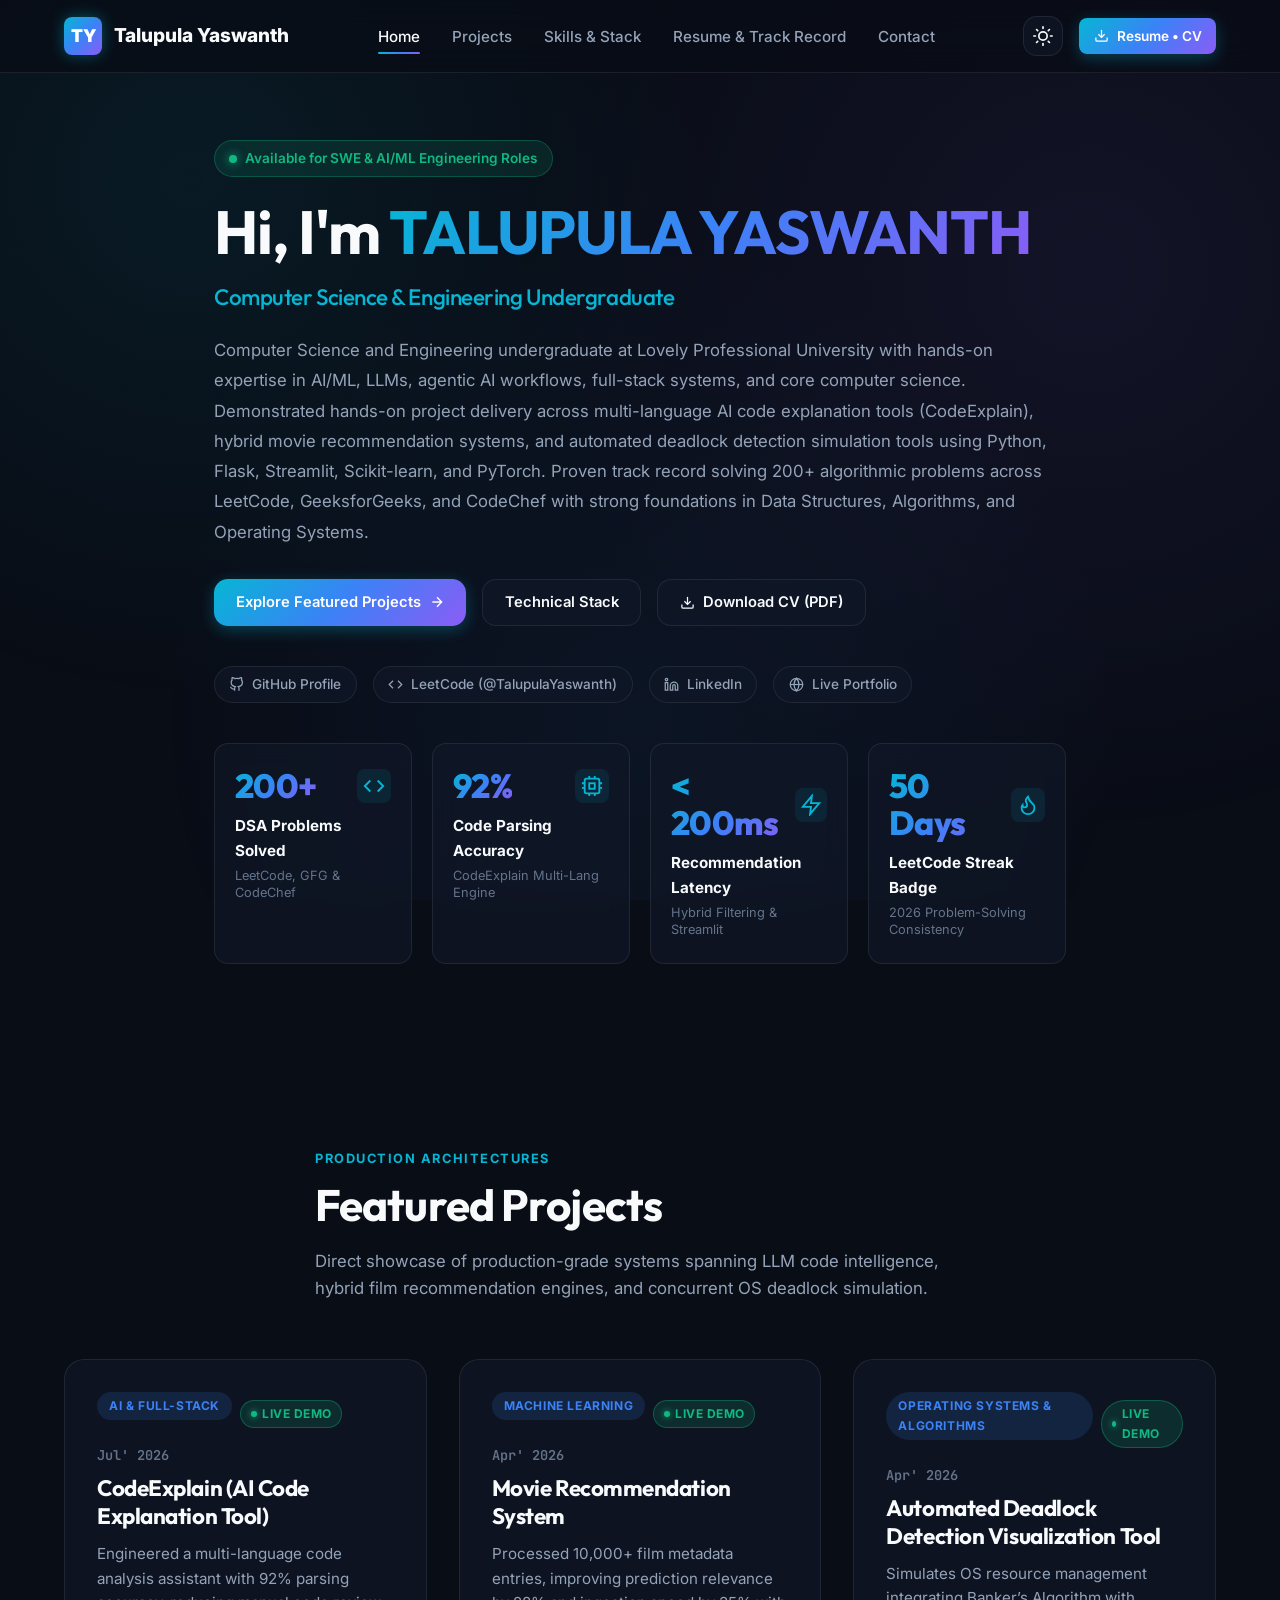
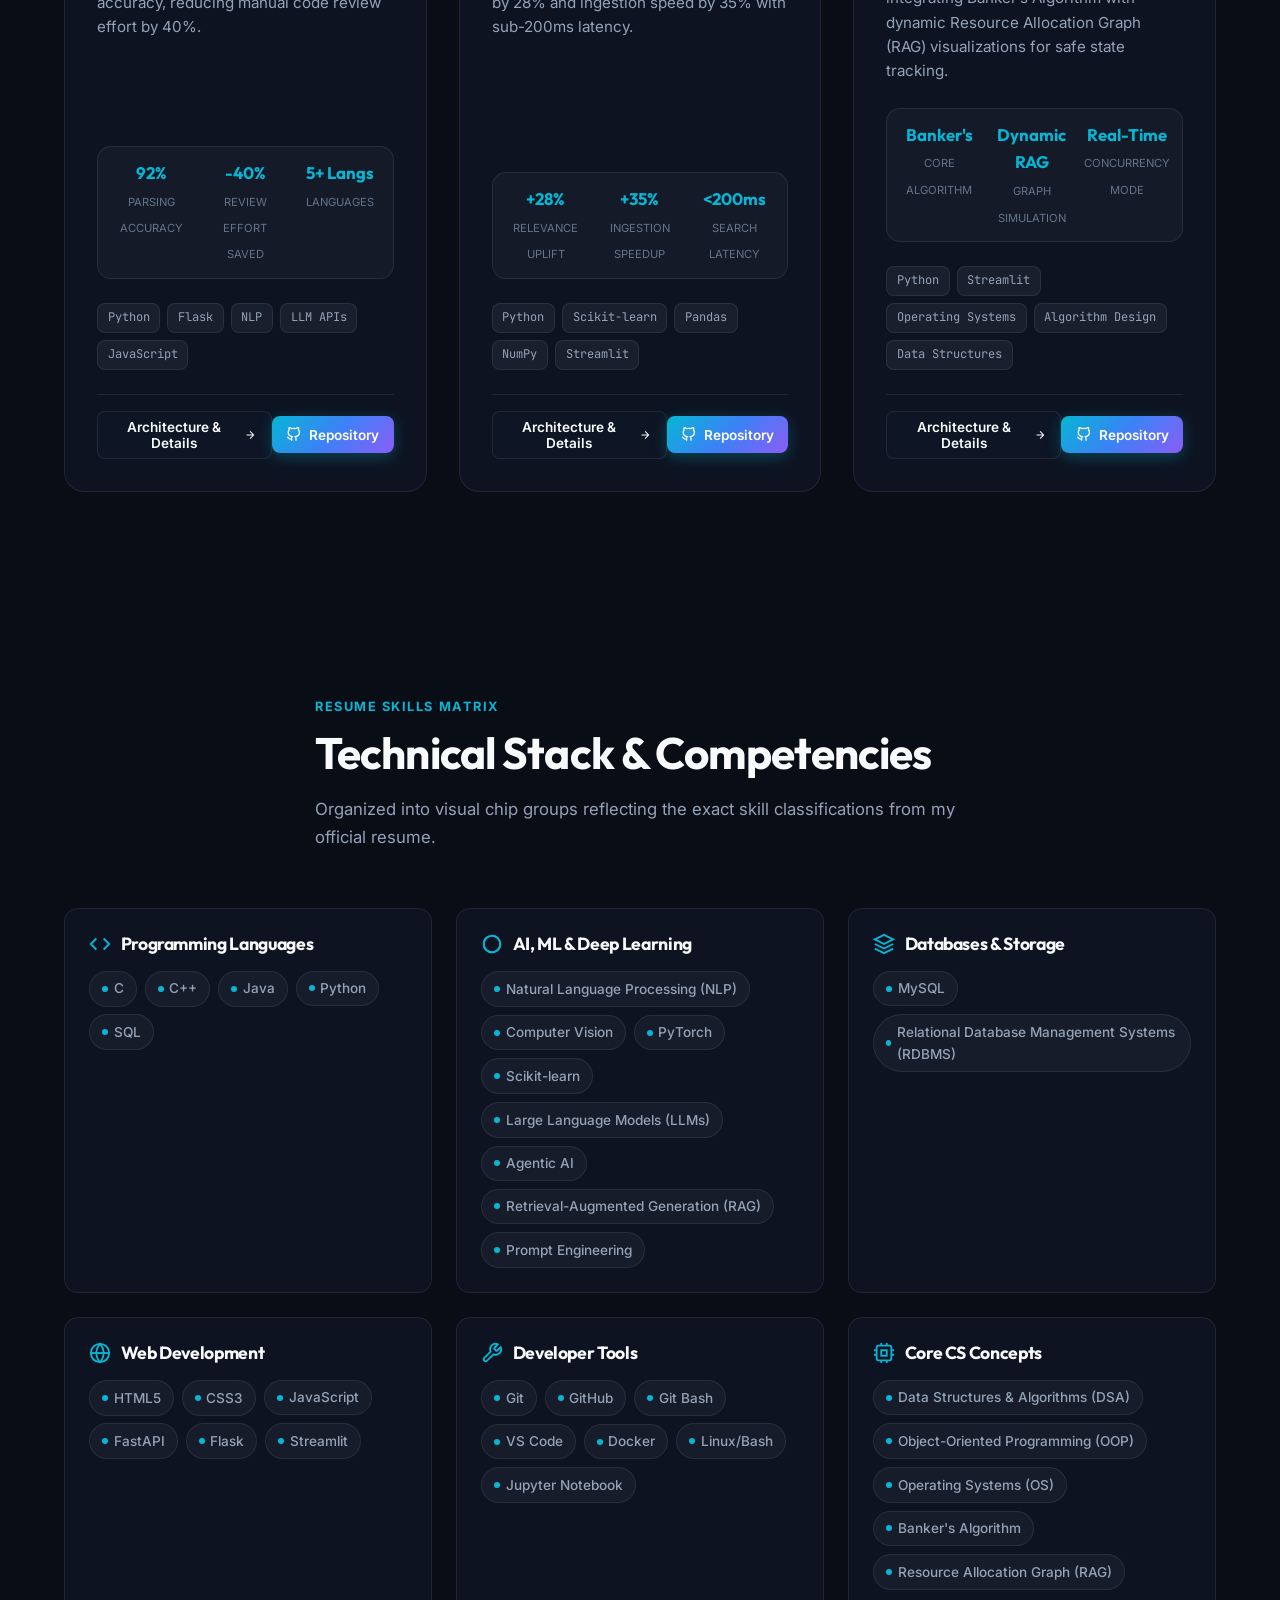
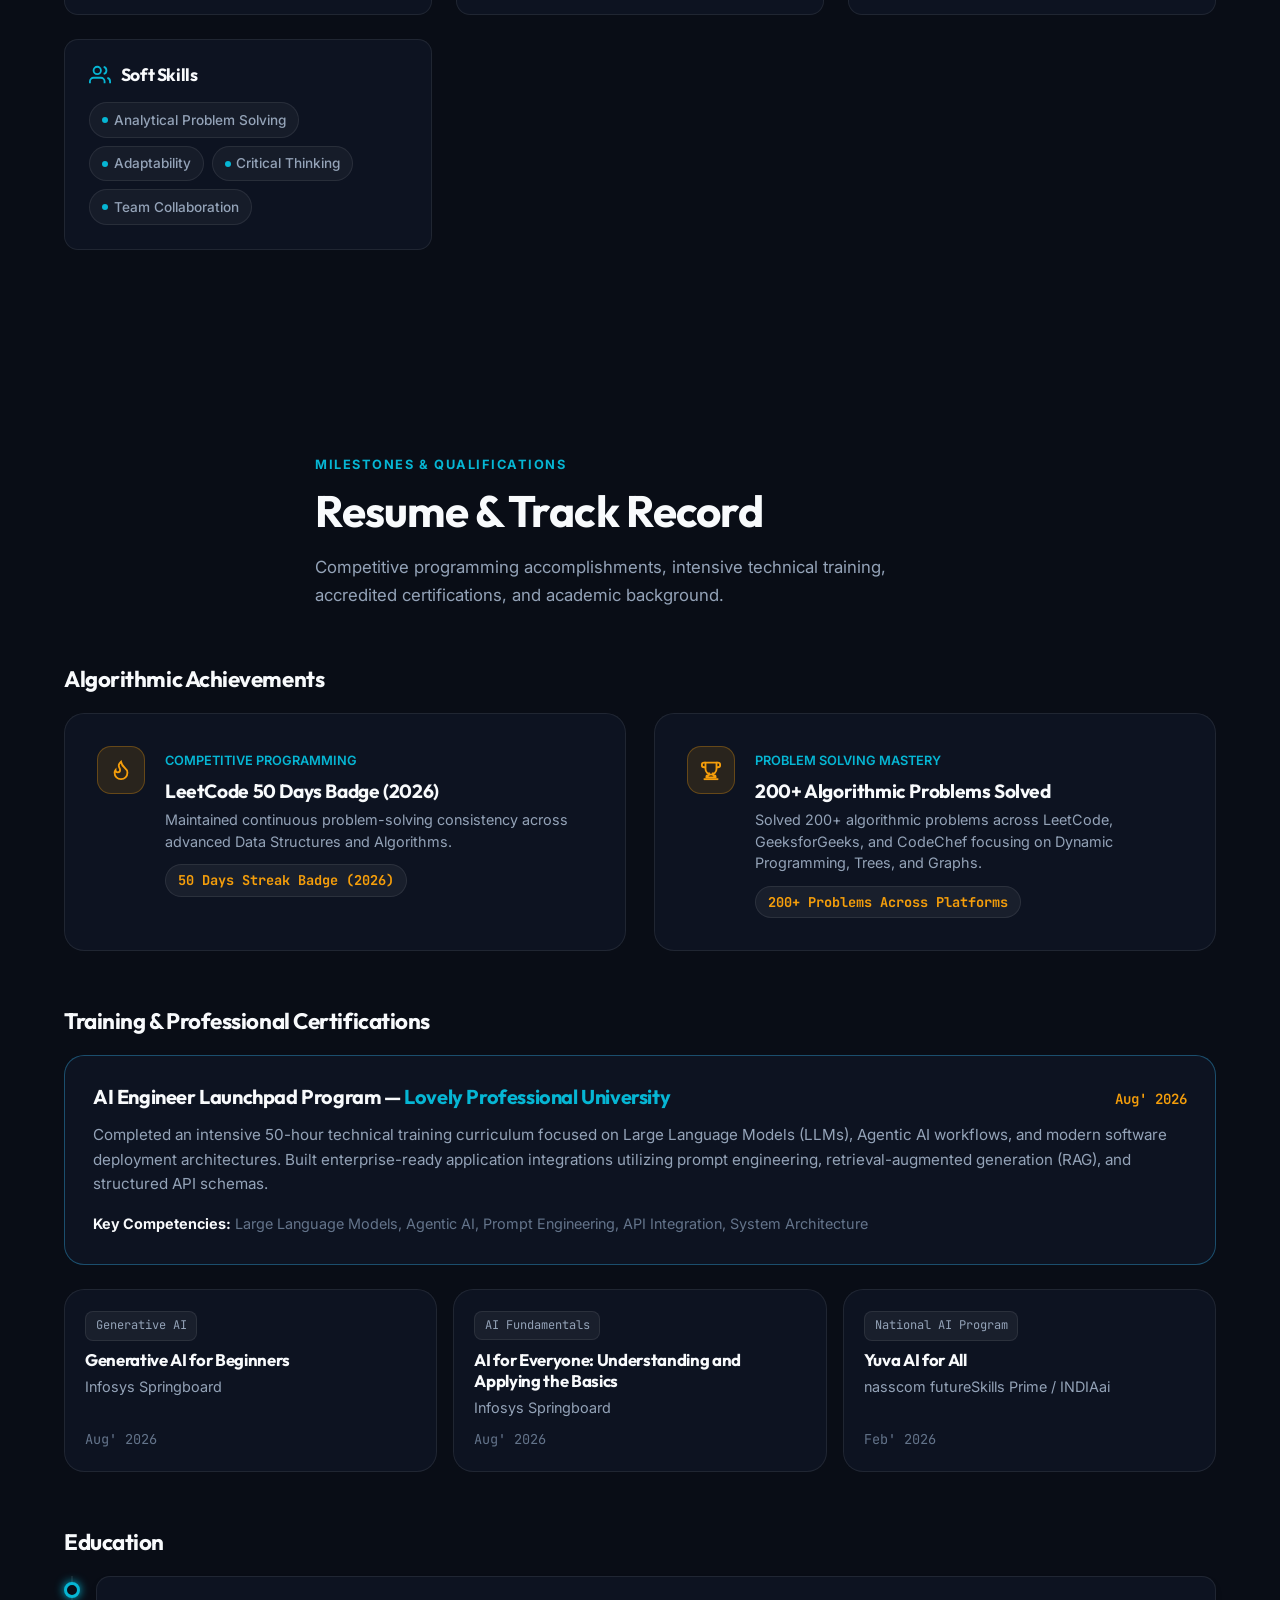
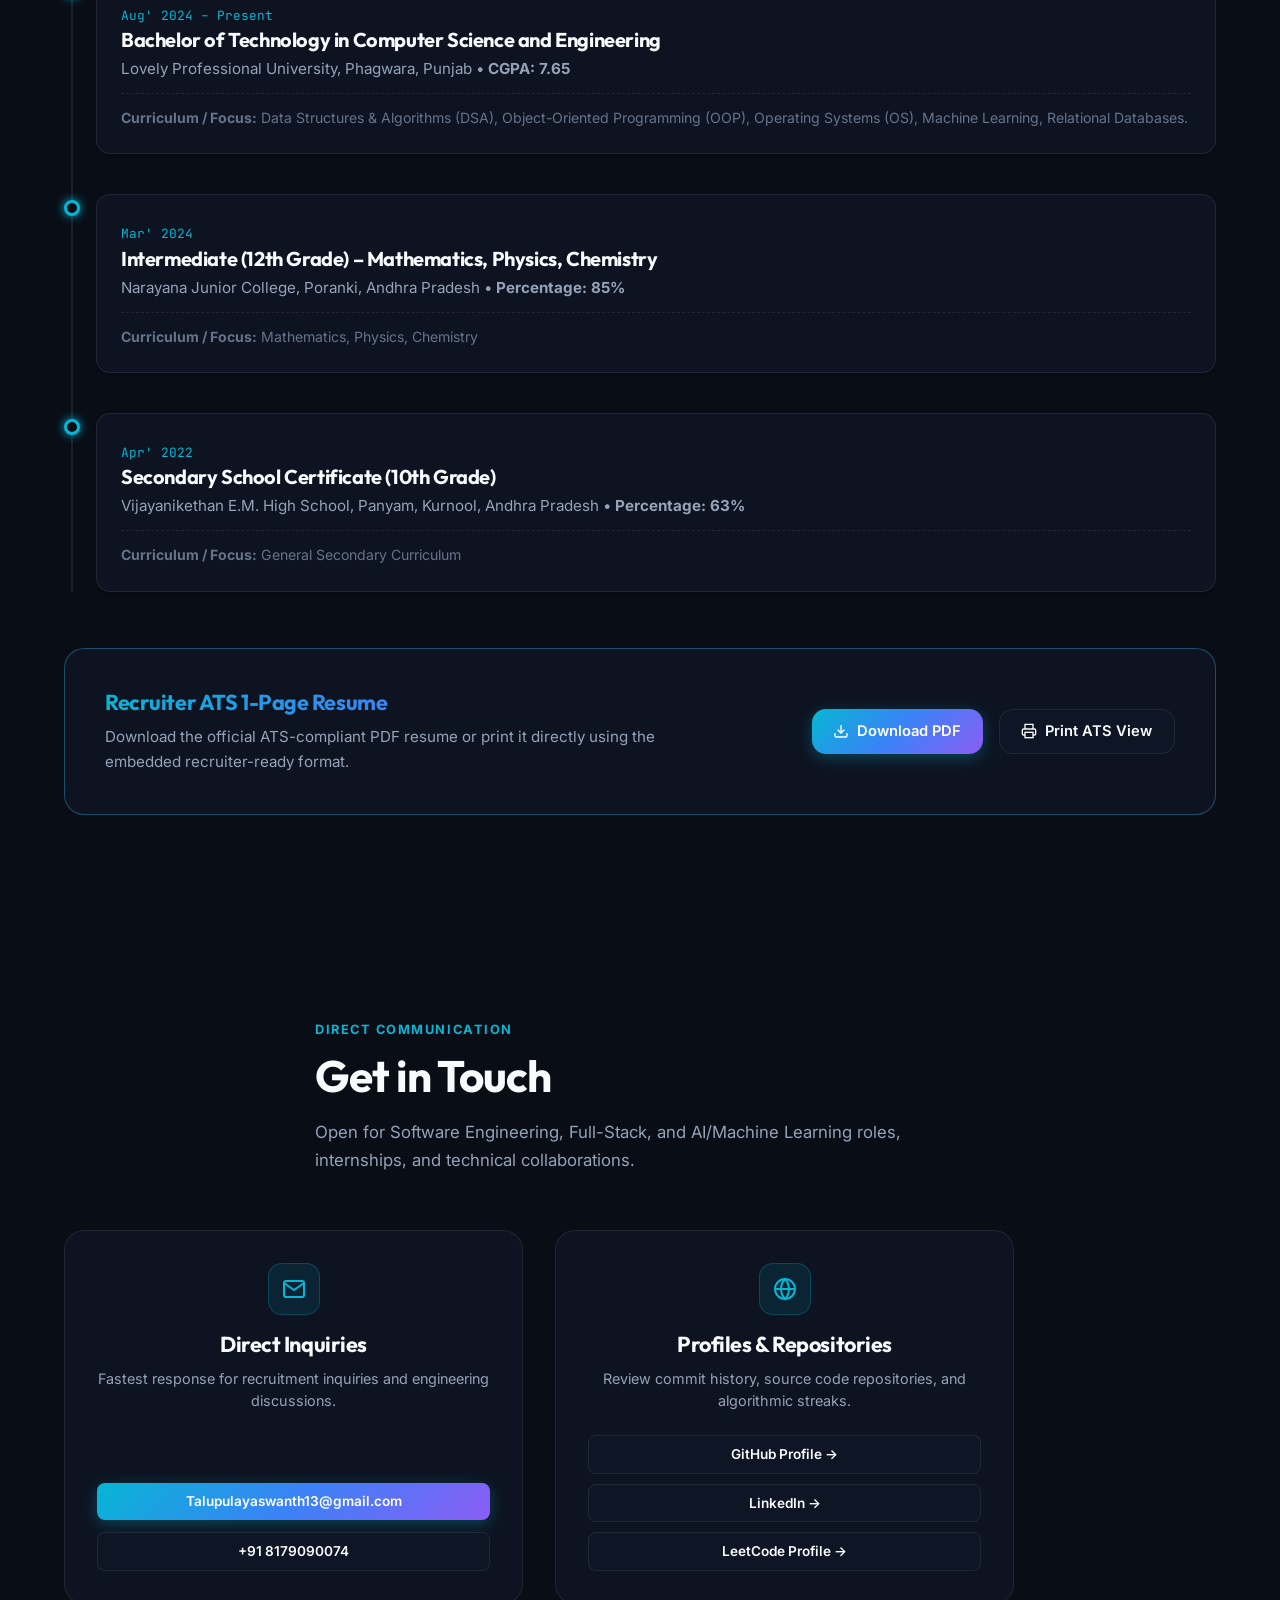
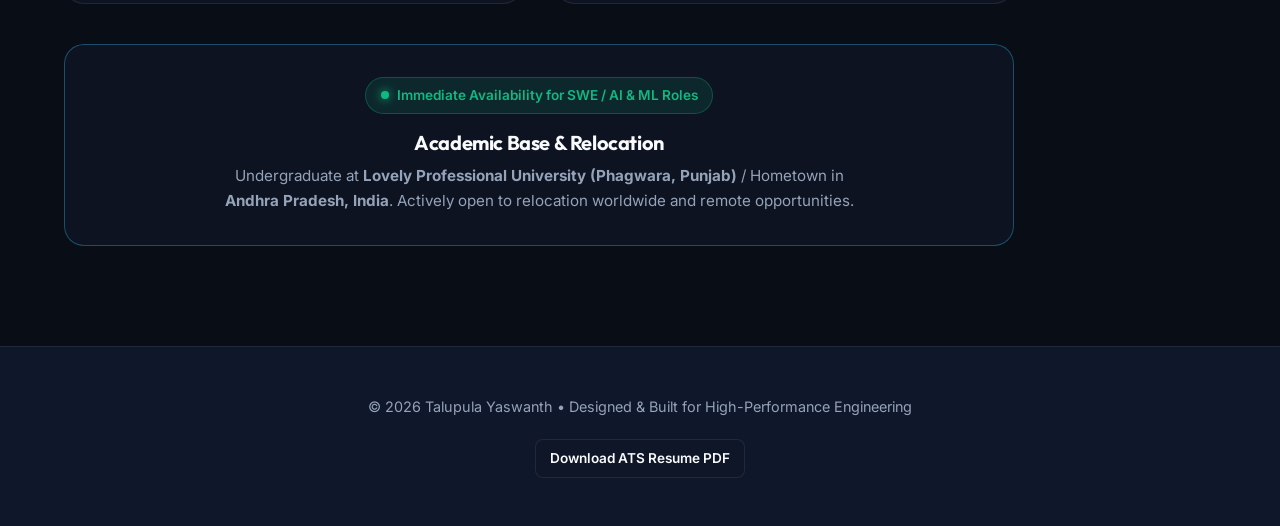
==== commit e616525f: "Implement UX improvements: SPA layout, metric counter badges, direct PDF download, and fix CV metric" ====
--- a/index.html
+++ b/index.html
@@ -3,8 +3,8 @@
 <head>
   <meta charset="UTF-8">
   <meta name="viewport" content="width=device-width, initial-scale=1.0">
-  <title>Talupula Yaswanth | CS & Engineering Undergraduate &bull; Home</title>
-  <meta name="description" content="Portfolio of Talupula Yaswanth — Computer Science and Engineering undergraduate specializing in AI/ML, LLMs, full-stack systems, and algorithmic problem solving.">
+  <title>Talupula Yaswanth | CS & Engineering Undergraduate &bull; Portfolio & CV</title>
+  <meta name="description" content="Portfolio & ATS Web CV of Talupula Yaswanth — Computer Science and Engineering undergraduate at Lovely Professional University specializing in AI/ML, LLMs, full-stack systems, and algorithmic problem solving.">
   
   <!-- Modern Typography: Google Fonts -->
   <link rel="preconnect" href="https://fonts.googleapis.com">
@@ -12,8 +12,8 @@
   <link href="https://fonts.googleapis.com/css2?family=Inter:wght@300;400;500;600;700&family=JetBrains+Mono:wght@400;500;600&family=Outfit:wght@500;600;700;800;900&display=swap" rel="stylesheet">
 
   <!-- Core Styles -->
-  <link rel="stylesheet" href="css/style.css?v=4">
-  <link rel="stylesheet" href="css/print.css?v=2">
+  <link rel="stylesheet" href="css/style.css?v=5">
+  <link rel="stylesheet" href="css/print.css?v=3">
 
   <!-- Immediate Zero-Flicker Theme Detection -->
   <script>
@@ -30,18 +30,18 @@
   <!-- Navigation Bar -->
   <header class="navbar">
     <div class="container nav-container">
-      <a href="index.html" class="nav-logo" aria-label="Talupula Yaswanth Portfolio Home">
+      <a href="#hero" class="nav-logo" aria-label="Talupula Yaswanth Portfolio Home">
         <div class="nav-logo-badge">TY</div>
         <span>Talupula Yaswanth</span>
       </a>
 
       <nav>
         <ul class="nav-links">
-          <li><a href="index.html" class="nav-link active">Home</a></li>
-          <li><a href="competencies.html" class="nav-link">Competencies</a></li>
-          <li><a href="projects.html" class="nav-link">Projects</a></li>
-          <li><a href="resume.html" class="nav-link">Resume & Track Record</a></li>
-          <li><a href="contact.html" class="nav-link">Contact</a></li>
+          <li><a href="#hero" class="nav-link active">Home</a></li>
+          <li><a href="#projects" class="nav-link">Projects</a></li>
+          <li><a href="#competencies" class="nav-link">Skills & Stack</a></li>
+          <li><a href="#resume" class="nav-link">Resume & Track Record</a></li>
+          <li><a href="#contact" class="nav-link">Contact</a></li>
         </ul>
       </nav>
 
@@ -61,12 +61,12 @@
           </svg>
         </button>
 
-        <!-- Link to Resume Page / PDF -->
-        <a href="resume.html" class="btn btn-primary btn-sm" title="View & Print ATS Resume">
+        <!-- Dedicated Direct Resume PDF Download Action -->
+        <a href="assets/Talupula_Yaswanth_Resume.pdf" download="Talupula_Yaswanth_Resume.pdf" class="btn btn-primary btn-sm" title="Download ATS Resume (PDF)">
           <svg width="15" height="15" viewBox="0 0 24 24" fill="none" stroke="currentColor" stroke-width="2">
-            <polyline points="6 9 6 2 18 2 18 9"></polyline>
-            <path d="M6 18H4a2 2 0 0 1-2-2v-5a2 2 0 0 1 2-2h16a2 2 0 0 1 2 2v5a2 2 0 0 1-2 2h-2"></path>
-            <rect x="6" y="14" width="12" height="8"></rect>
+            <path d="M21 15v4a2 2 0 0 1-2 2H5a2 2 0 0 1-2-2v-4"></path>
+            <polyline points="7 10 12 15 17 10"></polyline>
+            <line x1="12" y1="15" x2="12" y2="3"></line>
           </svg>
           <span>Resume &bull; CV</span>
         </a>
@@ -105,26 +105,27 @@
           </p>
 
           <div class="hero-actions">
-            <a href="projects.html" class="btn btn-primary">
-              Explore Projects
+            <a href="#projects" class="btn btn-primary">
+              Explore Featured Projects
               <svg width="16" height="16" viewBox="0 0 24 24" fill="none" stroke="currentColor" stroke-width="2"><path d="M5 12h14M12 5l7 7-7 7"/></svg>
             </a>
-            <a href="competencies.html" class="btn btn-secondary">
-              View Competencies
-            </a>
-            <a href="resume.html" class="btn btn-secondary">
-              View Resume
+            <a href="#competencies" class="btn btn-secondary">
+              Technical Stack
+            </a>
+            <a href="assets/Talupula_Yaswanth_Resume.pdf" download="Talupula_Yaswanth_Resume.pdf" class="btn btn-secondary">
+              <svg width="15" height="15" viewBox="0 0 24 24" fill="none" stroke="currentColor" stroke-width="2"><path d="M21 15v4a2 2 0 0 1-2 2H5a2 2 0 0 1-2-2v-4"/><polyline points="7 10 12 15 17 10"/><line x1="12" y1="15" x2="12" y2="3"/></svg>
+              Download CV (PDF)
             </a>
           </div>
 
           <div class="hero-socials">
             <a href="https://github.com/TalupulaYaswanth" target="_blank" rel="noopener noreferrer" class="social-pill">
               <svg width="15" height="15" viewBox="0 0 24 24" fill="none" stroke="currentColor" stroke-width="2"><path d="M9 19c-5 1.5-5-2.5-7-3m14 6v-3.87a3.37 3.37 0 0 0-.94-2.61c3.14-.35 6.44-1.54 6.44-7A5.44 5.44 0 0 0 20 4.77 5.07 5.07 0 0 0 19.91 1S18.73.65 16 2.48a13.38 13.38 0 0 0-7 0C6.27.65 5.09 1 5.09 1A5.07 5.07 0 0 0 5 4.77a5.44 5.44 0 0 0-1.5 3.78c0 5.42 3.3 6.61 6.44 7A3.37 3.37 0 0 0 9 18.13V22"/></svg>
-              GitHub
-            </a>
-            <a href="https://leetcode.com" target="_blank" rel="noopener noreferrer" class="social-pill">
+              GitHub Profile
+            </a>
+            <a href="https://leetcode.com/u/TalupulaYaswanth" target="_blank" rel="noopener noreferrer" class="social-pill">
               <svg width="15" height="15" viewBox="0 0 24 24" fill="none" stroke="currentColor" stroke-width="2"><polyline points="16 18 22 12 16 6"/><polyline points="8 6 2 12 8 18"/></svg>
-              LeetCode (50 Days Badge &bull; 200+ Solved)
+              LeetCode (@TalupulaYaswanth)
             </a>
             <a href="https://linkedin.com/in/talupula-yaswanth" target="_blank" rel="noopener noreferrer" class="social-pill">
               <svg width="15" height="15" viewBox="0 0 24 24" fill="none" stroke="currentColor" stroke-width="2"><path d="M16 8a6 6 0 0 1 6 6v7h-4v-7a2 2 0 0 0-2-2 2 2 0 0 0-2 2v7h-4v-7a6 6 0 0 1 6-6z"/><rect x="2" y="9" width="4" height="12"/><circle cx="4" cy="4" r="2"/></svg>
@@ -132,73 +133,195 @@
             </a>
             <a href="https://talupulayaswanth.github.io/portfolio" target="_blank" rel="noopener noreferrer" class="social-pill">
               <svg width="15" height="15" viewBox="0 0 24 24" fill="none" stroke="currentColor" stroke-width="2"><circle cx="12" cy="12" r="10"/><line x1="2" y1="12" x2="22" y2="12"/><path d="M12 2a15.3 15.3 0 0 1 4 10 15.3 15.3 0 0 1-4 10 15.3 15.3 0 0 1-4-10 15.3 15.3 0 0 1 4-10z"/></svg>
-              Portfolio
-            </a>
-          </div>
-        </div>
-      </div>
-    </section>
-
-    <!-- Quick Overview Sections Preview -->
-    <section class="section" style="padding-top: 20px;">
+              Live Portfolio
+            </a>
+          </div>
+
+          <!-- Interactive Metric Counter Badges -->
+          <div id="counters-container" class="metric-counters-grid">
+            <!-- Rendered dynamically by app.js: 200+ DSA, 92% Accuracy, <200ms Latency, 50 Days Streak -->
+          </div>
+        </div>
+      </div>
+    </section>
+
+    <!-- Top 3 Featured Project Cards Section -->
+    <section id="projects" class="section">
       <div class="container">
-        <div class="section-header">
-          <span class="section-tag">Explore Portfolio</span>
-          <h2 class="section-title">Explore Specialized Pages</h2>
+        <div class="section-header" style="text-align: left;">
+          <span class="section-tag">Production Architectures</span>
+          <h2 class="section-title">Featured Projects</h2>
           <p class="section-desc">
-            Navigate through dedicated sections showcasing in-depth competencies, end-to-end architectures, and credentials.
-          </p>
-        </div>
-
-        <div class="competencies-grid" style="grid-template-columns: repeat(auto-fit, minmax(250px, 1fr));">
-          <a href="competencies.html" class="comp-card" style="text-decoration: none; color: inherit;">
-            <div class="comp-icon-wrapper">
-              <svg width="24" height="24" viewBox="0 0 24 24" fill="none" stroke="currentColor" stroke-width="2"><rect x="4" y="4" width="16" height="16" rx="2"/><rect x="9" y="9" width="6" height="6"/><line x1="9" y1="1" x2="9" y2="4"/><line x1="15" y1="1" x2="15" y2="4"/><line x1="9" y1="20" x2="9" y2="23"/><line x1="15" y1="20" x2="15" y2="23"/><line x1="20" y1="9" x2="23" y2="9"/><line x1="20" y1="14" x2="23" y2="14"/><line x1="1" y1="9" x2="4" y2="9"/><line x1="1" y1="14" x2="4" y2="14"/></svg>
-            </div>
-            <h3 class="comp-title">Key Competencies &rarr;</h3>
-            <p class="comp-desc">Programming Languages, Relational Databases, AI & ML, Web Dev, Tools, and Core CS Concepts.</p>
-          </a>
-
-          <a href="projects.html" class="comp-card" style="text-decoration: none; color: inherit;">
-            <div class="comp-icon-wrapper">
-              <svg width="24" height="24" viewBox="0 0 24 24" fill="none" stroke="currentColor" stroke-width="2"><polygon points="12 2 2 7 12 12 22 7 12 12 22 7 12 12 22 7 12 12 22 7 12 2"/><polyline points="2 17 12 22 22 17"/><polyline points="2 12 12 17 22 12"/></svg>
-            </div>
-            <h3 class="comp-title">Featured Projects &rarr;</h3>
-            <p class="comp-desc">CodeExplain (AI Assistant), Movie Recommendation System, and Deadlock Detection Visualizer.</p>
-          </a>
-
-          <a href="resume.html" class="comp-card" style="text-decoration: none; color: inherit;">
-            <div class="comp-icon-wrapper">
-              <svg width="24" height="24" viewBox="0 0 24 24" fill="none" stroke="currentColor" stroke-width="2"><circle cx="12" cy="8" r="7"/><polyline points="8.21 13.89 7 23 12 20 17 23 15.79 13.88"/></svg>
-            </div>
-            <h3 class="comp-title">Resume & Track Record &rarr;</h3>
-            <p class="comp-desc">LeetCode 50 Days Badge, 200+ solved, AI Engineer Launchpad training, and 1-Page ATS PDF export.</p>
-          </a>
-
-          <a href="contact.html" class="comp-card" style="text-decoration: none; color: inherit;">
-            <div class="comp-icon-wrapper">
+            Direct showcase of production-grade systems spanning LLM code intelligence, hybrid film recommendation engines, and concurrent OS deadlock simulation.
+          </p>
+        </div>
+
+        <div id="projects-container" class="projects-grid">
+          <!-- Rendered dynamically by app.js: CodeExplain, Movie Recommendation, Deadlock Detection -->
+        </div>
+      </div>
+    </section>
+
+    <!-- Interactive Tech Stack Categorization Chips Section -->
+    <section id="competencies" class="section">
+      <div class="container">
+        <div class="section-header" style="text-align: left;">
+          <span class="section-tag">Resume Skills Matrix</span>
+          <h2 class="section-title">Technical Stack & Competencies</h2>
+          <p class="section-desc">
+            Organized into visual chip groups reflecting the exact skill classifications from my official resume.
+          </p>
+        </div>
+
+        <div id="tech-stack-container" class="tech-stack-groups-grid">
+          <!-- Rendered dynamically by app.js: 7 Resume Skill Categories -->
+        </div>
+      </div>
+    </section>
+
+    <!-- Resume, Achievements & Education Section -->
+    <section id="resume" class="section">
+      <div class="container">
+        <div class="section-header" style="text-align: left;">
+          <span class="section-tag">Milestones & Qualifications</span>
+          <h2 class="section-title">Resume & Track Record</h2>
+          <p class="section-desc">
+            Competitive programming accomplishments, intensive technical training, accredited certifications, and academic background.
+          </p>
+        </div>
+
+        <!-- Algorithmic Achievements -->
+        <div style="margin-bottom: 3.5rem;">
+          <h3 style="font-size: 1.4rem; margin-bottom: 1.25rem; color: var(--text-main);">Algorithmic Achievements</h3>
+          <div id="achievements-container" class="achievements-grid">
+            <!-- Rendered by app.js -->
+          </div>
+        </div>
+
+        <!-- Specialized Training & Certifications -->
+        <div style="margin-bottom: 3.5rem;">
+          <h3 style="font-size: 1.4rem; margin-bottom: 1.25rem; color: var(--text-main);">Training & Professional Certifications</h3>
+          <div id="training-container">
+            <!-- Rendered by app.js: AI Engineer Launchpad + Infosys/Nasscom -->
+          </div>
+        </div>
+
+        <!-- Education Timeline -->
+        <div style="margin-bottom: 3.5rem;">
+          <h3 style="font-size: 1.4rem; margin-bottom: 1.25rem; color: var(--text-main);">Education</h3>
+          <div id="education-container" class="timeline" style="margin: 0; max-width: 100%;">
+            <!-- Rendered by app.js: LPU, Narayana, Vijayanikethan -->
+          </div>
+        </div>
+
+        <!-- 1-Click ATS Resume Export & Download Card -->
+        <div class="comp-card" style="padding: 2.5rem; background: var(--bg-card); border-color: var(--border-glow);">
+          <div style="display: flex; justify-content: space-between; align-items: center; flex-wrap: wrap; gap: 1.5rem;">
+            <div>
+              <h3 style="font-size: 1.35rem; margin-bottom: 0.5rem;" class="text-gradient">Recruiter ATS 1-Page Resume</h3>
+              <p style="color: var(--text-muted); font-size: 0.95rem; margin: 0; max-width: 600px;">
+                Download the official ATS-compliant PDF resume or print it directly using the embedded recruiter-ready format.
+              </p>
+            </div>
+            <div style="display: flex; gap: 1rem; flex-wrap: wrap;">
+              <a href="assets/Talupula_Yaswanth_Resume.pdf" download="Talupula_Yaswanth_Resume.pdf" class="btn btn-primary">
+                <svg width="16" height="16" viewBox="0 0 24 24" fill="none" stroke="currentColor" stroke-width="2"><path d="M21 15v4a2 2 0 0 1-2 2H5a2 2 0 0 1-2-2v-4"/><polyline points="7 10 12 15 17 10"/><line x1="12" y1="15" x2="12" y2="3"/></svg>
+                Download PDF
+              </a>
+              <button class="btn btn-secondary trigger-print-cv">
+                <svg width="16" height="16" viewBox="0 0 24 24" fill="none" stroke="currentColor" stroke-width="2"><polyline points="6 9 6 2 18 2 18 9"></polyline><path d="M6 18H4a2 2 0 0 1-2-2v-5a2 2 0 0 1 2-2h16a2 2 0 0 1 2 2v5a2 2 0 0 1-2 2h-2"></path><rect x="6" y="14" width="12" height="8"></rect></svg>
+                Print ATS View
+              </button>
+            </div>
+          </div>
+        </div>
+      </div>
+    </section>
+
+    <!-- Contact & Connect Section -->
+    <section id="contact" class="section">
+      <div class="container">
+        <div class="section-header" style="text-align: left;">
+          <span class="section-tag">Direct Communication</span>
+          <h2 class="section-title">Get in Touch</h2>
+          <p class="section-desc">
+            Open for Software Engineering, Full-Stack, and AI/Machine Learning roles, internships, and technical collaborations.
+          </p>
+        </div>
+
+        <div style="display: grid; grid-template-columns: repeat(auto-fit, minmax(280px, 1fr)); gap: 2rem; max-width: 950px;">
+          <!-- Email & Phone Card -->
+          <div class="comp-card" style="align-items: center; text-align: center;">
+            <div class="comp-icon-wrapper" style="margin-bottom: 1rem;">
               <svg width="24" height="24" viewBox="0 0 24 24" fill="none" stroke="currentColor" stroke-width="2"><path d="M4 4h16c1.1 0 2 .9 2 2v12c0 1.1-.9 2-2 2H4c-1.1 0-2-.9-2-2V6c0-1.1.9-2 2-2z"/><polyline points="22,6 12,13 2,6"/></svg>
             </div>
-            <h3 class="comp-title">Contact & Connect &rarr;</h3>
-            <p class="comp-desc">Direct channels: Email, Mobile (+91 8179090074), GitHub, LinkedIn, and Portfolio.</p>
-          </a>
+            <h3 class="comp-title">Direct Inquiries</h3>
+            <p class="comp-desc">Fastest response for recruitment inquiries and engineering discussions.</p>
+            <div style="display: flex; flex-direction: column; gap: 0.75rem; width: 100%; margin-top: auto;">
+              <a href="mailto:Talupulayaswanth13@gmail.com" class="btn btn-primary btn-sm" style="width: 100%;">
+                Talupulayaswanth13@gmail.com
+              </a>
+              <a href="tel:+918179090074" class="btn btn-secondary btn-sm" style="width: 100%;">
+                +91 8179090074
+              </a>
+            </div>
+          </div>
+
+          <!-- Social Profiles Card -->
+          <div class="comp-card" style="align-items: center; text-align: center;">
+            <div class="comp-icon-wrapper" style="margin-bottom: 1rem;">
+              <svg width="24" height="24" viewBox="0 0 24 24" fill="none" stroke="currentColor" stroke-width="2"><circle cx="12" cy="12" r="10"/><line x1="2" y1="12" x2="22" y2="12"/><path d="M12 2a15.3 15.3 0 0 1 4 10 15.3 15.3 0 0 1-4 10 15.3 15.3 0 0 1-4-10 15.3 15.3 0 0 1 4-10z"/></svg>
+            </div>
+            <h3 class="comp-title">Profiles & Repositories</h3>
+            <p class="comp-desc">Review commit history, source code repositories, and algorithmic streaks.</p>
+            <div style="display: flex; flex-direction: column; gap: 0.6rem; width: 100%; margin-top: auto;">
+              <a href="https://github.com/TalupulaYaswanth" target="_blank" rel="noopener noreferrer" class="btn btn-secondary btn-sm">GitHub Profile &rarr;</a>
+              <a href="https://linkedin.com/in/talupula-yaswanth" target="_blank" rel="noopener noreferrer" class="btn btn-secondary btn-sm">LinkedIn &rarr;</a>
+              <a href="https://leetcode.com/u/TalupulaYaswanth" target="_blank" rel="noopener noreferrer" class="btn btn-secondary btn-sm">LeetCode Profile &rarr;</a>
+            </div>
+          </div>
+        </div>
+
+        <!-- Location & Availability Banner -->
+        <div class="comp-card" style="margin-top: 2.5rem; text-align: center; border-color: var(--border-glow); max-width: 950px;">
+          <div class="badge-status" style="margin: 0 auto 1rem auto;">
+            <span class="status-dot"></span>
+            <span>Immediate Availability for SWE / AI & ML Roles</span>
+          </div>
+          <h4 style="font-size: 1.25rem; margin-bottom: 0.5rem;">Academic Base & Relocation</h4>
+          <p style="color: var(--text-muted); font-size: 0.95rem; max-width: 650px; margin: 0 auto;">
+            Undergraduate at <strong>Lovely Professional University (Phagwara, Punjab)</strong> / Hometown in <strong>Andhra Pradesh, India</strong>. Actively open to relocation worldwide and remote opportunities.
+          </p>
         </div>
       </div>
     </section>
   </main>
+
+  <!-- Interactive Project Architecture Modal -->
+  <div id="project-modal" class="modal-overlay" role="dialog" aria-modal="true">
+    <div class="modal-content">
+      <button id="modal-close-btn" class="modal-close" aria-label="Close modal">&times;</button>
+      <div id="modal-dynamic-body"></div>
+    </div>
+  </div>
+
+  <!-- Dedicated ATS 1-Page Print CV (Only rendered during Print / PDF Export) -->
+  <div id="print-cv-view">
+    <!-- Populated dynamically by app.js with exact ATS layout -->
+  </div>
 
   <!-- Footer -->
   <footer class="footer">
     <div class="container footer-content">
       <p>&copy; 2026 Talupula Yaswanth &bull; Designed & Built for High-Performance Engineering</p>
       <div style="display: flex; gap: 1rem;">
-        <a href="resume.html" class="btn btn-secondary btn-sm">Export 1-Page PDF CV</a>
+        <a href="assets/Talupula_Yaswanth_Resume.pdf" download="Talupula_Yaswanth_Resume.pdf" class="btn btn-secondary btn-sm">Download ATS Resume PDF</a>
       </div>
     </div>
   </footer>
 
   <!-- Scripts -->
   <script src="js/data.js"></script>
-  <script src="js/app.js?v=4"></script>
+  <script src="js/app.js?v=5"></script>
 </body>
 </html>
--- a/css/style.css
+++ b/css/style.css
@@ -1142,3 +1142,208 @@
     grid-template-columns: 1fr;
   }
 }
+
+/* ==========================================================================
+   Smooth Scrolling & Interactive High-Impact UI Components
+   ========================================================================== */
+html {
+  scroll-behavior: smooth;
+}
+
+/* Interactive Metric Counter Badges */
+.metric-counters-grid {
+  display: grid;
+  grid-template-columns: repeat(4, 1fr);
+  gap: 1.25rem;
+  margin-top: 2.5rem;
+}
+
+@media (max-width: 968px) {
+  .metric-counters-grid {
+    grid-template-columns: repeat(2, 1fr);
+  }
+}
+
+@media (max-width: 520px) {
+  .metric-counters-grid {
+    grid-template-columns: 1fr;
+  }
+}
+
+.counter-card {
+  background: var(--bg-card);
+  border: 1px solid var(--border-subtle);
+  border-radius: var(--radius-md);
+  padding: 1.5rem 1.25rem;
+  backdrop-filter: blur(12px);
+  -webkit-backdrop-filter: blur(12px);
+  transition: all var(--transition-normal);
+  display: flex;
+  flex-direction: column;
+  align-items: flex-start;
+  position: relative;
+  overflow: hidden;
+}
+
+.counter-card::before {
+  content: '';
+  position: absolute;
+  top: 0;
+  left: 0;
+  right: 0;
+  height: 3px;
+  background: var(--gradient-brand);
+  opacity: 0;
+  transition: opacity var(--transition-fast);
+}
+
+.counter-card:hover {
+  transform: translateY(-4px);
+  border-color: var(--border-glow);
+  box-shadow: var(--shadow-glow);
+}
+
+.counter-card:hover::before {
+  opacity: 1;
+}
+
+.counter-card-header {
+  display: flex;
+  align-items: center;
+  justify-content: space-between;
+  width: 100%;
+  margin-bottom: 0.5rem;
+}
+
+.counter-val {
+  font-family: var(--font-heading);
+  font-size: 2.1rem;
+  font-weight: 800;
+  letter-spacing: -0.02em;
+  background: var(--gradient-brand);
+  -webkit-background-clip: text;
+  -webkit-text-fill-color: transparent;
+  line-height: 1.1;
+}
+
+.counter-icon {
+  width: 34px;
+  height: 34px;
+  border-radius: var(--radius-sm);
+  background: rgba(6, 182, 212, 0.1);
+  color: var(--accent-cyan);
+  display: flex;
+  align-items: center;
+  justify-content: center;
+}
+
+.counter-lbl {
+  font-size: 0.95rem;
+  font-weight: 700;
+  color: var(--text-main);
+  margin-bottom: 0.25rem;
+}
+
+.counter-sub {
+  font-size: 0.8rem;
+  color: var(--text-dim);
+  line-height: 1.35;
+}
+
+/* Interactive Tech Stack Categorization Chips */
+.tech-stack-groups-grid {
+  display: grid;
+  grid-template-columns: repeat(auto-fit, minmax(320px, 1fr));
+  gap: 1.5rem;
+}
+
+.skill-group-card {
+  background: var(--bg-card);
+  border: 1px solid var(--border-subtle);
+  border-radius: var(--radius-md);
+  padding: 1.5rem;
+  backdrop-filter: blur(12px);
+  -webkit-backdrop-filter: blur(12px);
+  transition: all var(--transition-normal);
+}
+
+.skill-group-card:hover {
+  border-color: var(--border-glow);
+  transform: translateY(-2px);
+  box-shadow: var(--shadow-sm);
+}
+
+.skill-group-title {
+  display: flex;
+  align-items: center;
+  gap: 0.6rem;
+  font-size: 1.1rem;
+  font-weight: 700;
+  color: var(--text-main);
+  margin-bottom: 1rem;
+}
+
+.skill-group-icon {
+  color: var(--accent-cyan);
+  display: flex;
+  align-items: center;
+}
+
+.chips-wrap {
+  display: flex;
+  flex-wrap: wrap;
+  gap: 0.5rem;
+}
+
+.tech-chip {
+  display: inline-flex;
+  align-items: center;
+  gap: 0.35rem;
+  padding: 0.35rem 0.75rem;
+  border-radius: var(--radius-full);
+  background: rgba(255, 255, 255, 0.04);
+  border: 1px solid var(--border-subtle);
+  color: var(--text-muted);
+  font-size: 0.85rem;
+  font-weight: 500;
+  transition: all var(--transition-fast);
+}
+
+.tech-chip:hover {
+  background: rgba(6, 182, 212, 0.12);
+  border-color: var(--accent-cyan);
+  color: var(--text-main);
+  transform: translateY(-1px);
+}
+
+.tech-chip-dot {
+  width: 6px;
+  height: 6px;
+  border-radius: 50%;
+  background: var(--accent-cyan);
+}
+
+/* Live Tag & Project Action Buttons */
+.live-pill {
+  display: inline-flex;
+  align-items: center;
+  gap: 0.35rem;
+  padding: 0.2rem 0.6rem;
+  border-radius: var(--radius-full);
+  background: rgba(16, 185, 129, 0.15);
+  border: 1px solid rgba(16, 185, 129, 0.35);
+  color: var(--accent-emerald);
+  font-size: 0.75rem;
+  font-weight: 700;
+  text-transform: uppercase;
+  letter-spacing: 0.04em;
+}
+
+.live-pulse {
+  width: 6px;
+  height: 6px;
+  border-radius: 50%;
+  background: var(--accent-emerald);
+  box-shadow: 0 0 6px var(--accent-emerald);
+}
+
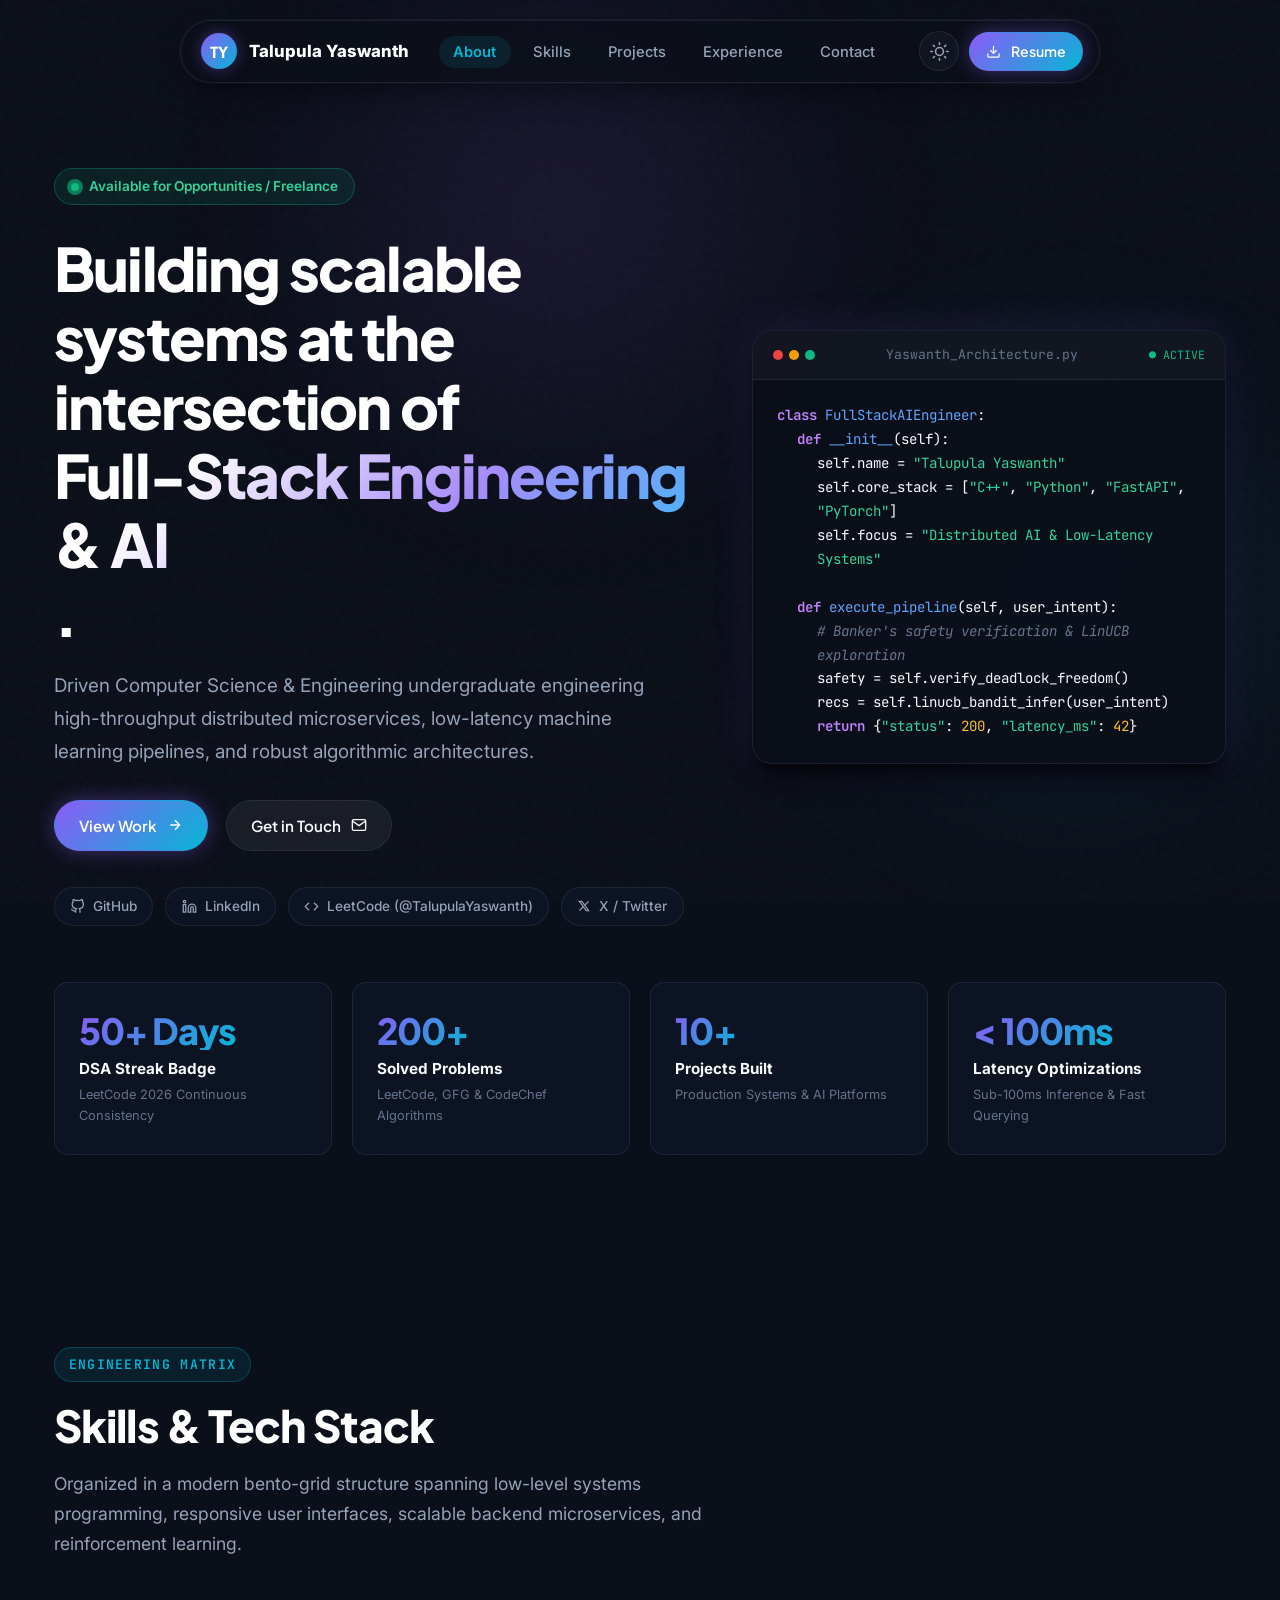
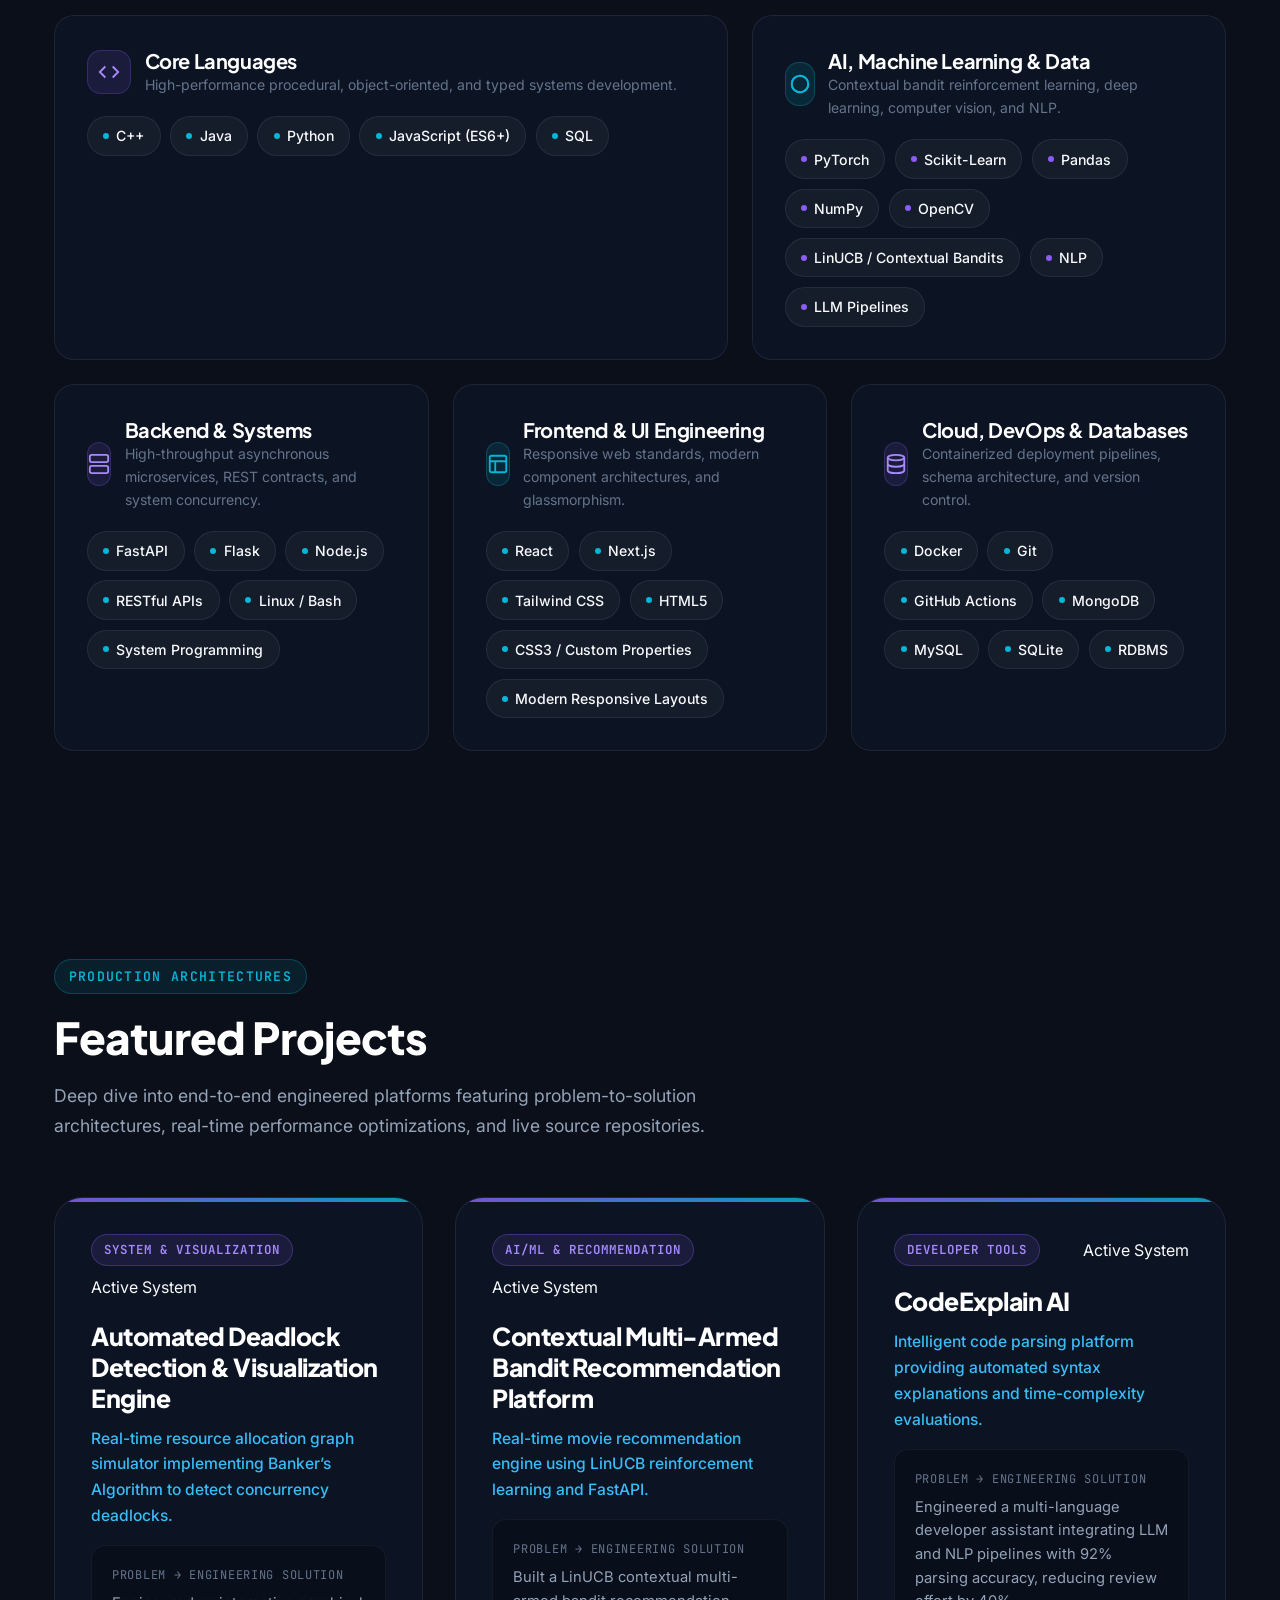
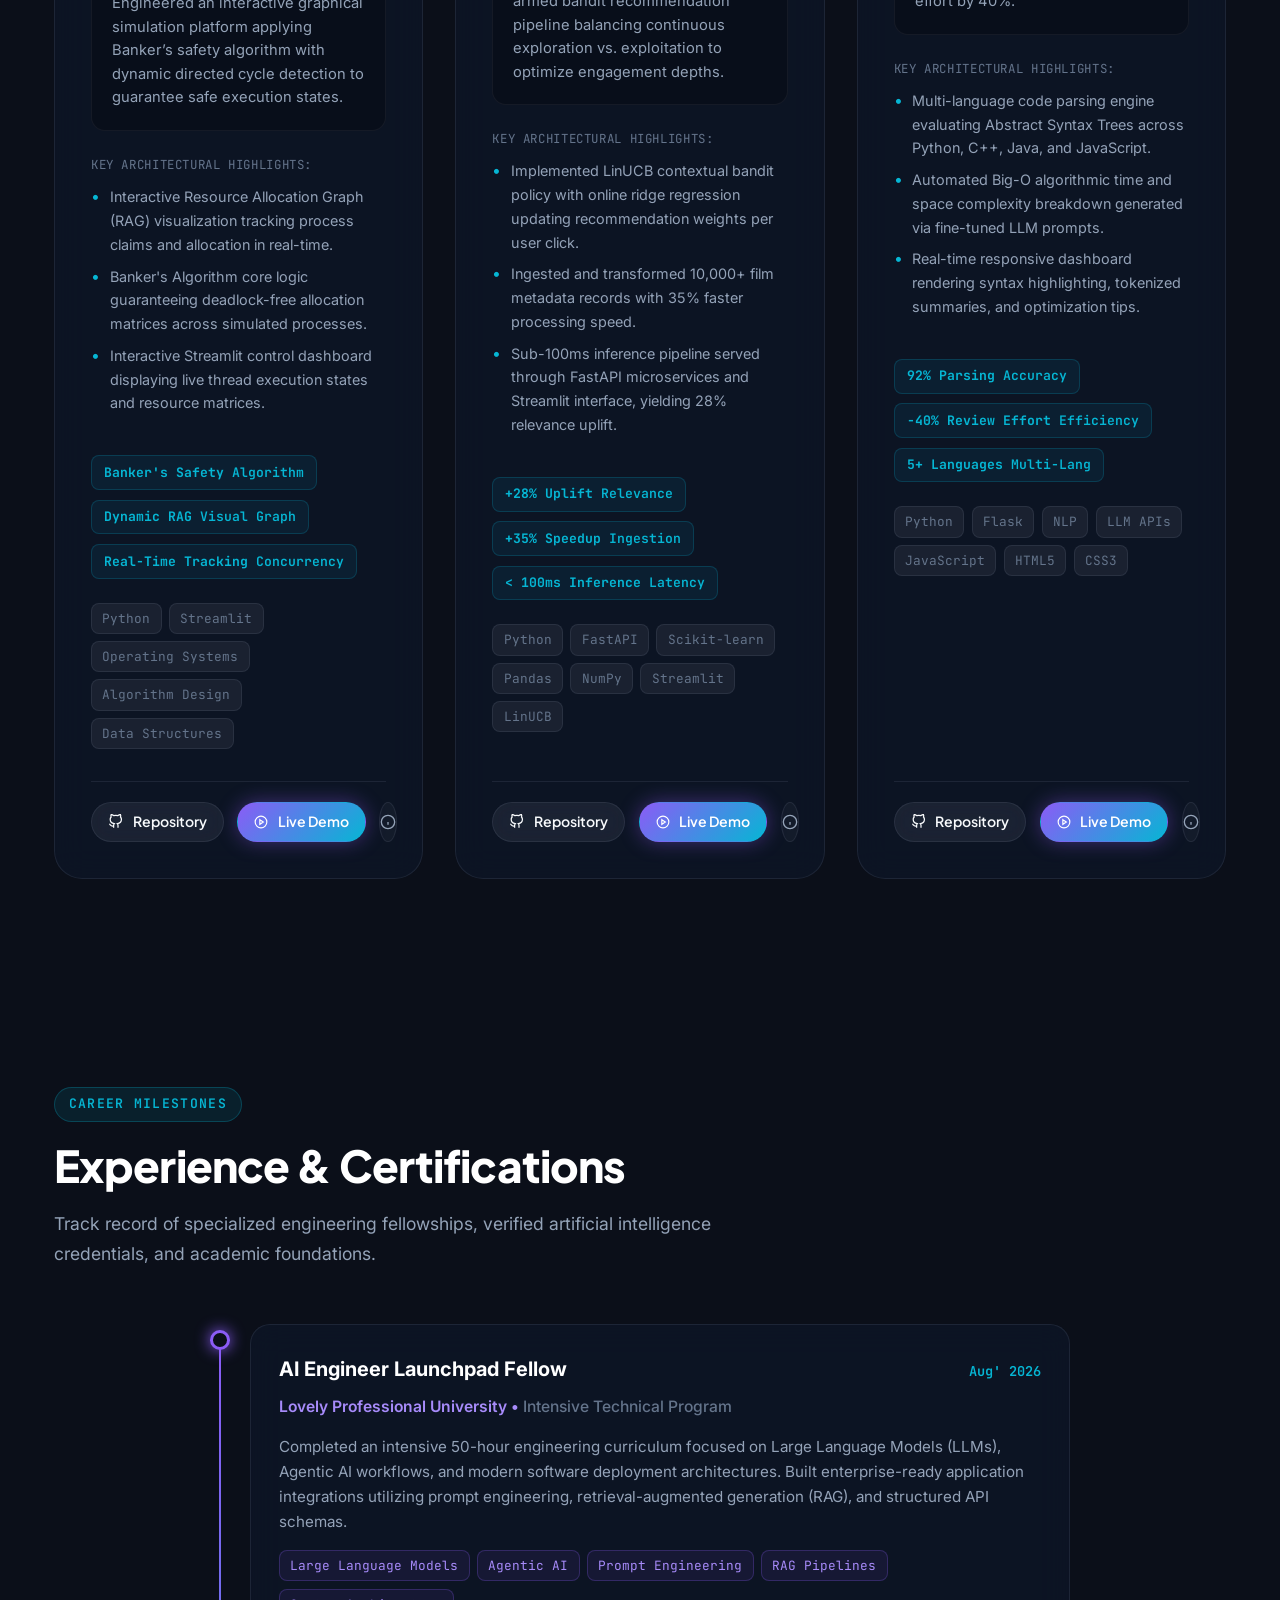
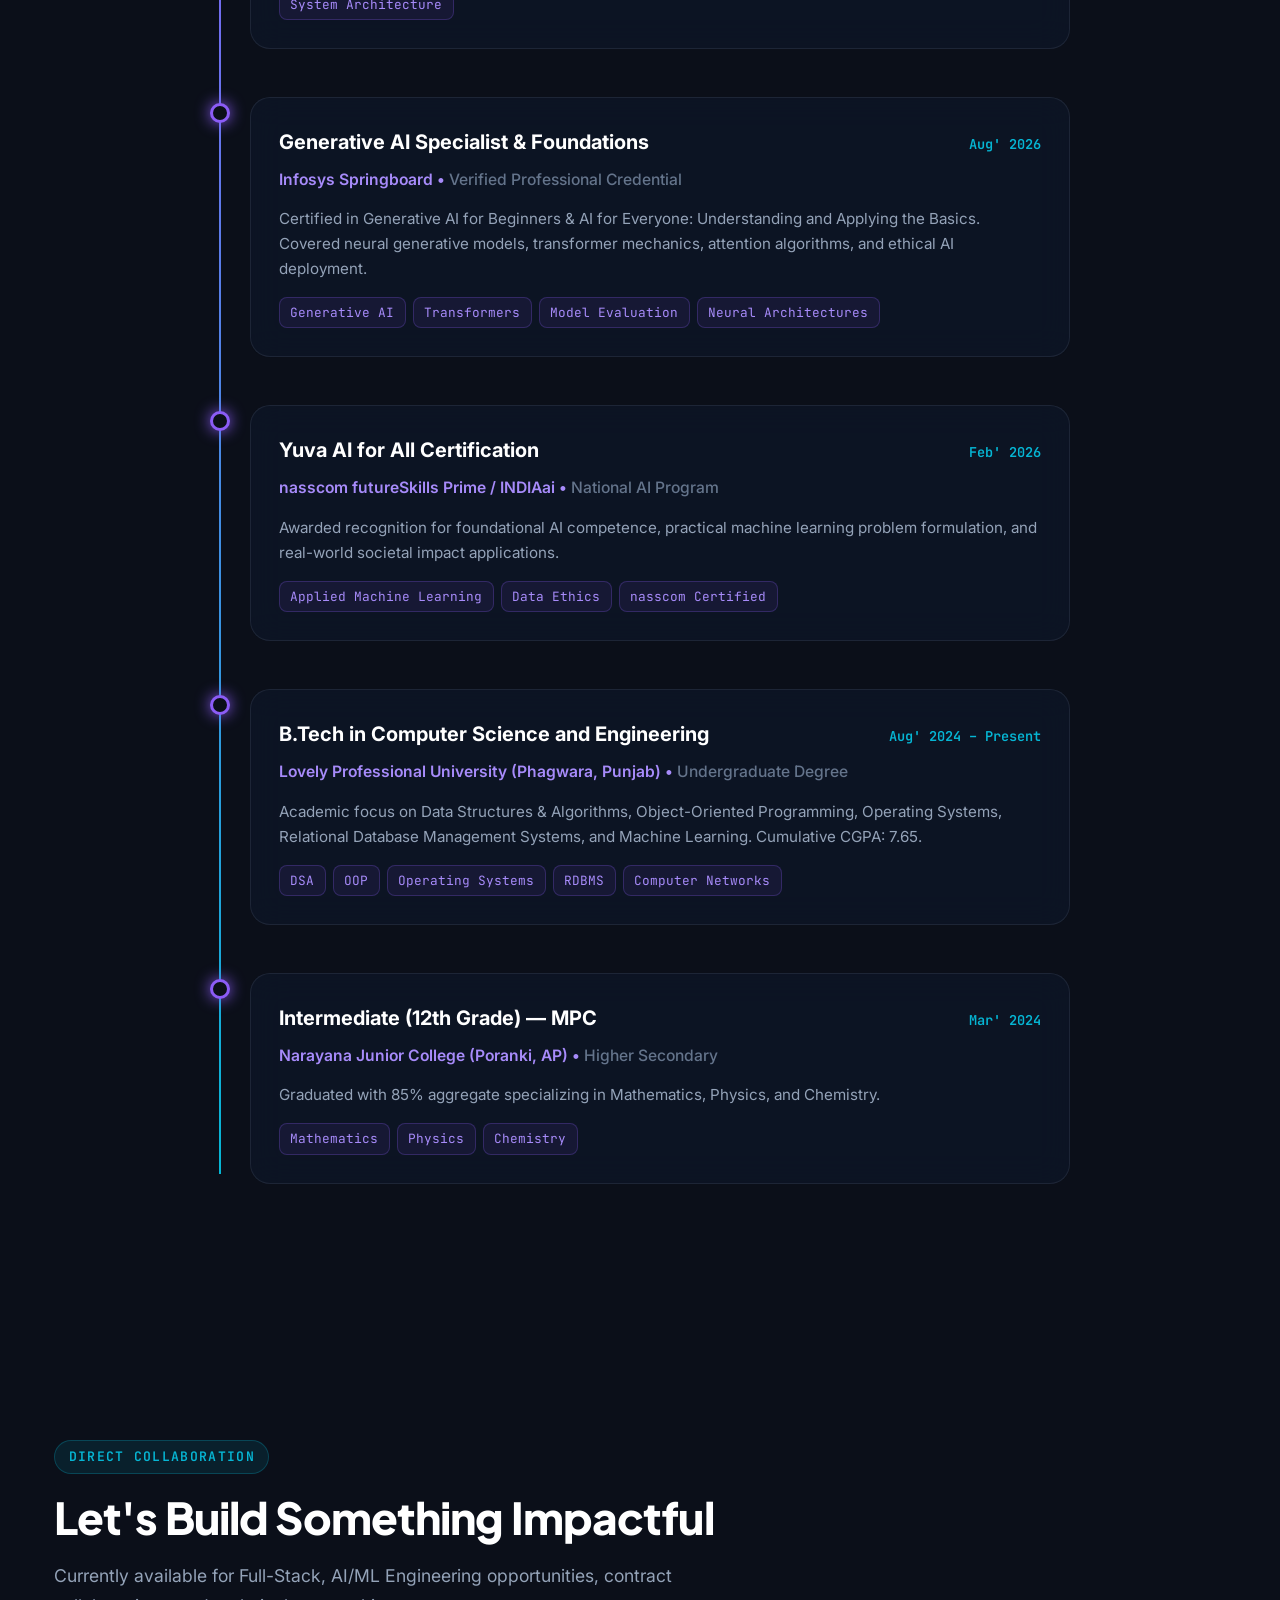
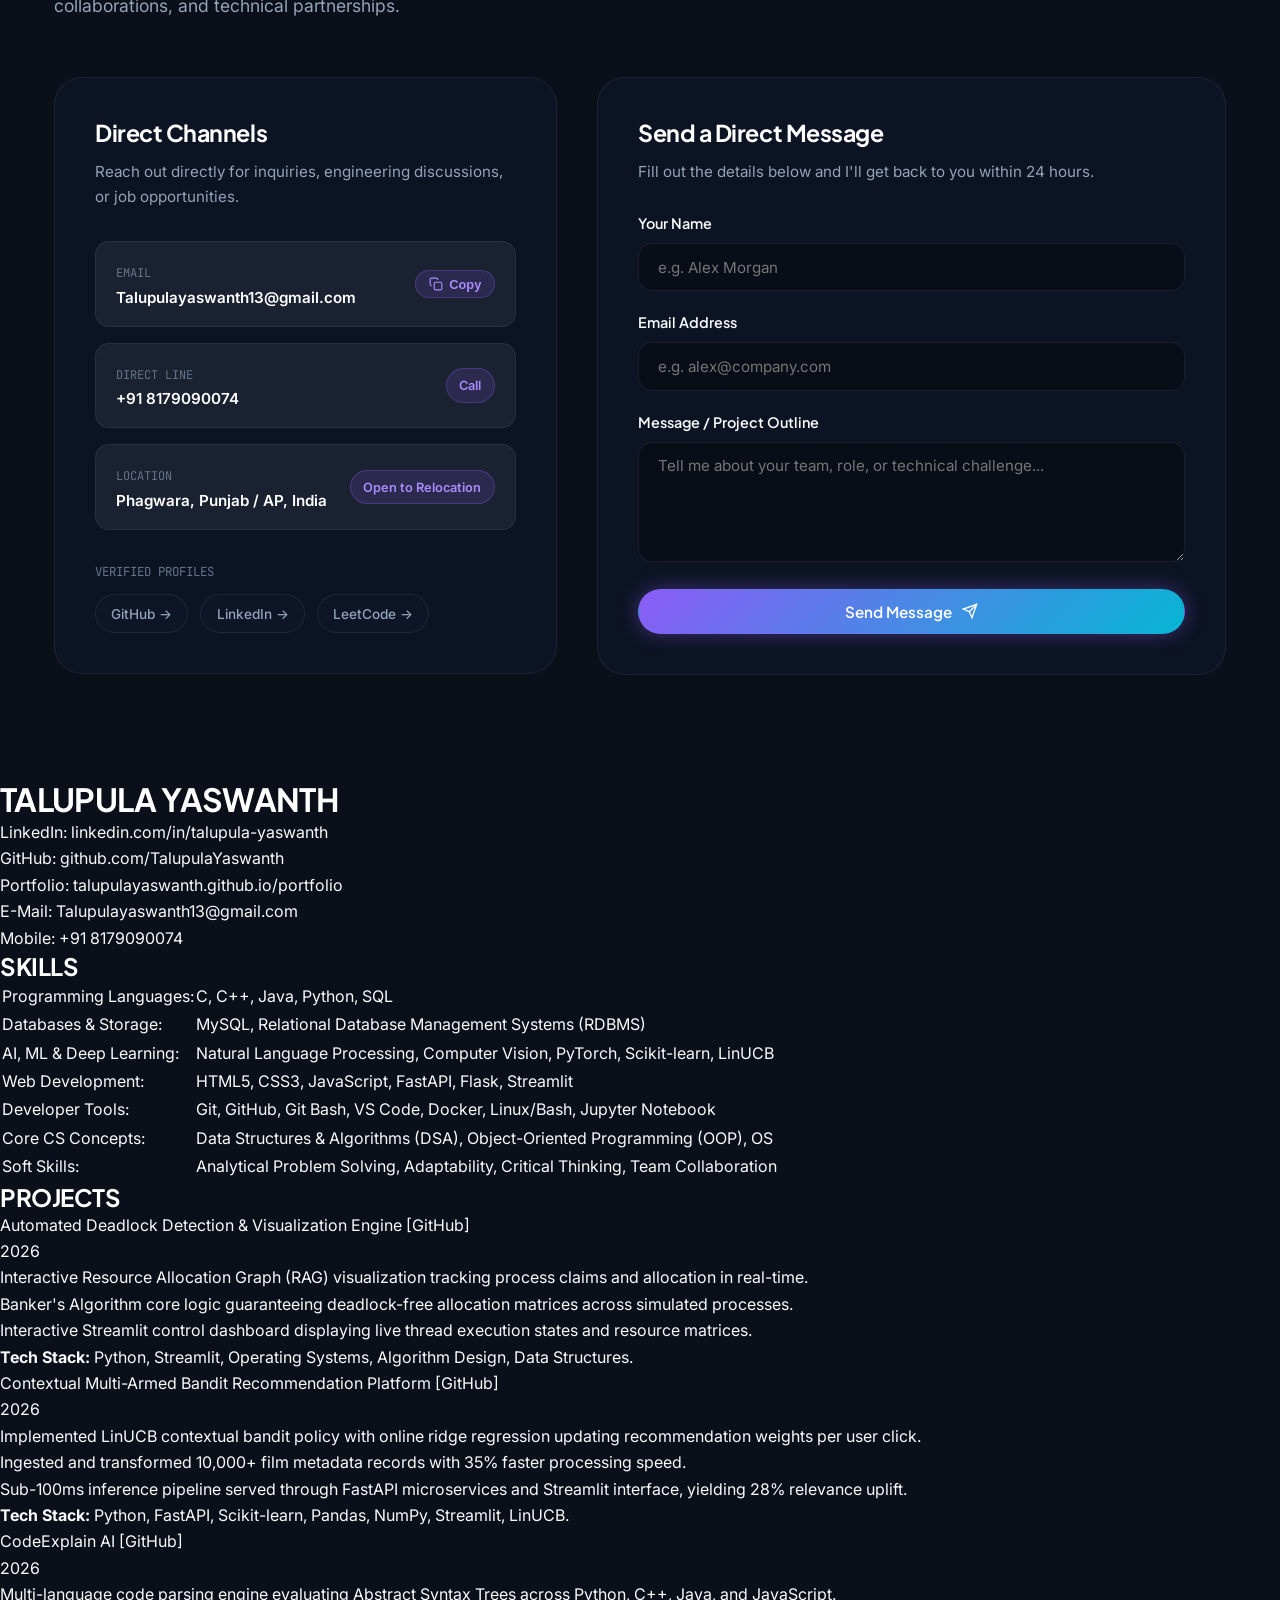
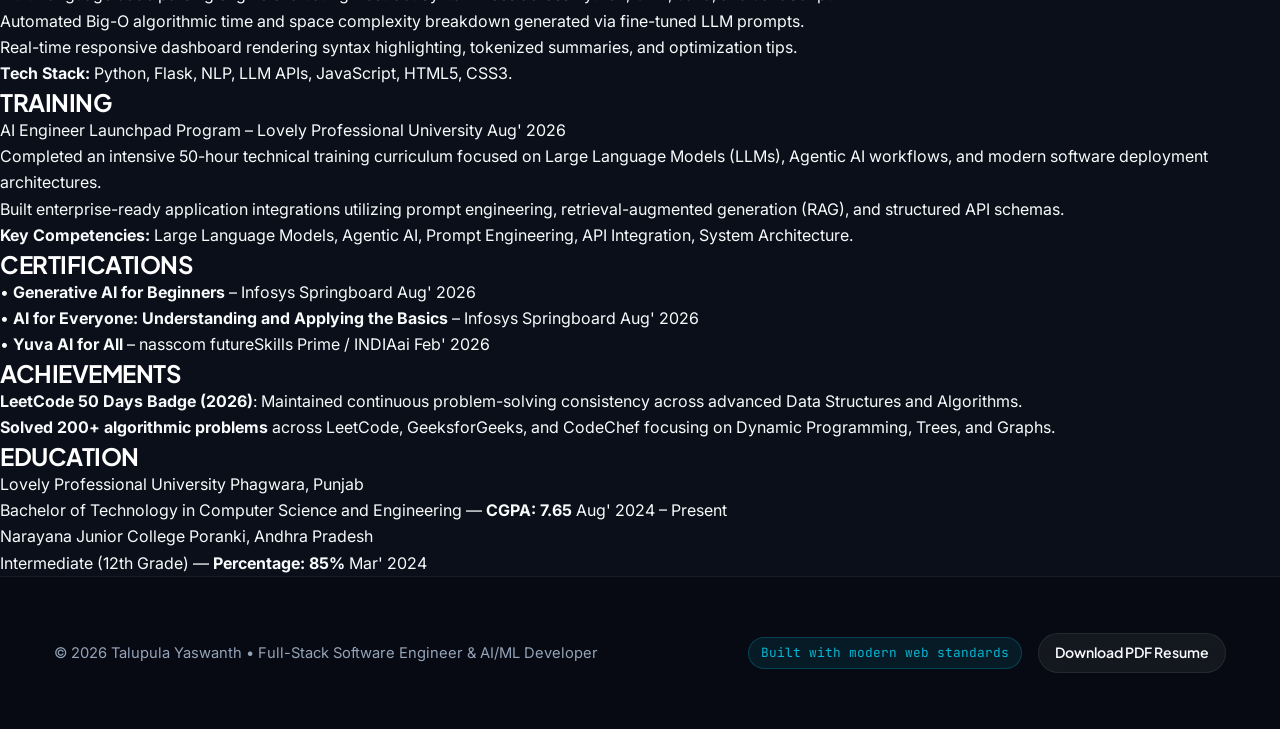
==== commit 8305a905: "Build world-class personal portfolio for Full-Stack & AI/ML Engineer with floating pill navbar, bent" ====
--- a/index.html
+++ b/index.html
@@ -3,17 +3,17 @@
 <head>
   <meta charset="UTF-8">
   <meta name="viewport" content="width=device-width, initial-scale=1.0">
-  <title>Talupula Yaswanth | CS & Engineering Undergraduate &bull; Portfolio & CV</title>
-  <meta name="description" content="Portfolio & ATS Web CV of Talupula Yaswanth — Computer Science and Engineering undergraduate at Lovely Professional University specializing in AI/ML, LLMs, full-stack systems, and algorithmic problem solving.">
+  <title>Talupula Yaswanth | Full-Stack Software Engineer & AI/ML Developer</title>
+  <meta name="description" content="Building scalable systems at the intersection of Full-Stack Engineering & AI. Portfolio of Talupula Yaswanth — Full-Stack Developer & AI/ML Engineer.">
   
-  <!-- Modern Typography: Google Fonts -->
+  <!-- Fonts: Plus Jakarta Sans, Inter & JetBrains Mono -->
   <link rel="preconnect" href="https://fonts.googleapis.com">
   <link rel="preconnect" href="https://fonts.gstatic.com" crossorigin>
-  <link href="https://fonts.googleapis.com/css2?family=Inter:wght@300;400;500;600;700&family=JetBrains+Mono:wght@400;500;600&family=Outfit:wght@500;600;700;800;900&display=swap" rel="stylesheet">
+  <link href="https://fonts.googleapis.com/css2?family=Inter:wght@300;400;500;600;700;800&family=JetBrains+Mono:wght@400;500;600;700&family=Plus+Jakarta+Sans:wght@400;500;600;700;800;900&display=swap" rel="stylesheet">
 
   <!-- Core Styles -->
-  <link rel="stylesheet" href="css/style.css?v=5">
-  <link rel="stylesheet" href="css/print.css?v=3">
+  <link rel="stylesheet" href="css/style.css?v=6">
+  <link rel="stylesheet" href="css/print.css?v=4">
 
   <!-- Immediate Zero-Flicker Theme Detection -->
   <script>
@@ -24,31 +24,34 @@
   </script>
 </head>
 <body>
-  <!-- Ambient Gradient Background Mesh -->
-  <div class="ambient-bg" aria-hidden="true"></div>
-
-  <!-- Navigation Bar -->
-  <header class="navbar">
-    <div class="container nav-container">
-      <a href="#hero" class="nav-logo" aria-label="Talupula Yaswanth Portfolio Home">
-        <div class="nav-logo-badge">TY</div>
+  <!-- Ambient Radial Mesh Gradient Accents -->
+  <div class="ambient-mesh" aria-hidden="true"></div>
+  <div class="noise-overlay" aria-hidden="true"></div>
+
+  <!-- Floating Backdrop-Blurred Pill Navbar -->
+  <div class="floating-nav-wrapper">
+    <header class="floating-nav">
+      <!-- Monogram Logo -->
+      <a href="#about" class="nav-monogram" aria-label="Talupula Yaswanth Home">
+        <div class="monogram-badge">TY</div>
         <span>Talupula Yaswanth</span>
       </a>
 
+      <!-- Smooth-Scroll Navigation Links -->
       <nav>
-        <ul class="nav-links">
-          <li><a href="#hero" class="nav-link active">Home</a></li>
-          <li><a href="#projects" class="nav-link">Projects</a></li>
-          <li><a href="#competencies" class="nav-link">Skills & Stack</a></li>
-          <li><a href="#resume" class="nav-link">Resume & Track Record</a></li>
-          <li><a href="#contact" class="nav-link">Contact</a></li>
+        <ul class="nav-links-list">
+          <li class="nav-link-item"><a href="#about" class="active">About</a></li>
+          <li class="nav-link-item"><a href="#skills">Skills</a></li>
+          <li class="nav-link-item"><a href="#projects">Projects</a></li>
+          <li class="nav-link-item"><a href="#experience">Experience</a></li>
+          <li class="nav-link-item"><a href="#contact">Contact</a></li>
         </ul>
       </nav>
 
-      <div class="nav-actions">
-        <!-- Theme Toggle Button -->
-        <button id="theme-toggle" class="icon-btn" aria-label="Toggle Dark/Light Mode" title="Toggle Theme">
-          <svg width="20" height="20" viewBox="0 0 24 24" fill="none" stroke="currentColor" stroke-width="2">
+      <!-- Nav Actions & High-Contrast Resume Download -->
+      <div class="nav-cta-group">
+        <button id="theme-toggle" class="icon-btn" aria-label="Toggle Obsidian / Clean Mode" title="Toggle Theme">
+          <svg width="19" height="19" viewBox="0 0 24 24" fill="none" stroke="currentColor" stroke-width="2">
             <circle cx="12" cy="12" r="5"></circle>
             <line x1="12" y1="1" x2="12" y2="3"></line>
             <line x1="12" y1="21" x2="12" y2="23"></line>
@@ -61,237 +64,253 @@
           </svg>
         </button>
 
-        <!-- Dedicated Direct Resume PDF Download Action -->
-        <a href="assets/Talupula_Yaswanth_Resume.pdf" download="Talupula_Yaswanth_Resume.pdf" class="btn btn-primary btn-sm" title="Download ATS Resume (PDF)">
+        <a href="assets/Talupula_Yaswanth_Resume.pdf" download="Talupula_Yaswanth_Resume.pdf" class="btn btn-glow-primary btn-sm" title="Download Official ATS Resume (PDF)">
           <svg width="15" height="15" viewBox="0 0 24 24" fill="none" stroke="currentColor" stroke-width="2">
             <path d="M21 15v4a2 2 0 0 1-2 2H5a2 2 0 0 1-2-2v-4"></path>
             <polyline points="7 10 12 15 17 10"></polyline>
             <line x1="12" y1="15" x2="12" y2="3"></line>
           </svg>
-          <span>Resume &bull; CV</span>
+          <span>Resume</span>
         </a>
-
-        <!-- Mobile Menu Toggle -->
-        <button id="mobile-menu-toggle" class="icon-btn mobile-toggle" aria-label="Open Navigation Menu">
-          <svg width="20" height="20" viewBox="0 0 24 24" fill="none" stroke="currentColor" stroke-width="2">
-            <line x1="3" y1="12" x2="21" y2="12"></line>
-            <line x1="3" y1="6" x2="21" y2="6"></line>
-            <line x1="3" y1="18" x2="21" y2="18"></line>
-          </svg>
-        </button>
-      </div>
-    </div>
-  </header>
+      </div>
+    </header>
+  </div>
 
   <main>
-    <!-- Hero Section -->
-    <section id="hero" class="hero-section">
-      <div class="container hero-grid">
-        <div class="hero-content">
-          <div class="badge-status">
-            <span class="status-dot"></span>
-            <span id="status-text">Available for SWE & AI/ML Engineering Roles</span>
+    <!-- ====================================================================
+         1. Hero Section
+         ==================================================================== -->
+    <section id="about" class="hero-section">
+      <div class="container">
+        <div class="hero-grid">
+          <div class="hero-content">
+            <!-- Live Availability Badge -->
+            <div class="live-badge">
+              <span class="pulse-dot"></span>
+              <span id="availability-text">Available for Opportunities / Freelance</span>
+            </div>
+
+            <!-- High-Impact Headline -->
+            <h1 class="hero-headline">
+              Building scalable systems at the intersection of <span class="text-gradient">Full-Stack Engineering &amp; AI</span>.
+            </h1>
+
+            <!-- Subtitle -->
+            <p id="hero-subtitle" class="hero-subtitle">
+              Driven Computer Science &amp; Engineering undergraduate engineering high-throughput distributed microservices, low-latency machine learning pipelines, and robust algorithmic architectures.
+            </p>
+
+            <!-- Dual Action CTAs -->
+            <div class="hero-cta-row">
+              <a href="#projects" class="btn btn-glow-primary">
+                View Work
+                <svg width="16" height="16" viewBox="0 0 24 24" fill="none" stroke="currentColor" stroke-width="2"><path d="M5 12h14M12 5l7 7-7 7"/></svg>
+              </a>
+              <a href="#contact" class="btn btn-frosted-secondary">
+                Get in Touch
+                <svg width="16" height="16" viewBox="0 0 24 24" fill="none" stroke="currentColor" stroke-width="2"><path d="M4 4h16c1.1 0 2 .9 2 2v12c0 1.1-.9 2-2 2H4c-1.1 0-2-.9-2-2V6c0-1.1.9-2 2-2z"/><polyline points="22,6 12,13 2,6"/></svg>
+              </a>
+            </div>
+
+            <!-- Social Links Row -->
+            <div class="social-pills-row">
+              <a href="https://github.com/TalupulaYaswanth" target="_blank" rel="noopener noreferrer" class="social-link-pill">
+                <svg width="15" height="15" viewBox="0 0 24 24" fill="none" stroke="currentColor" stroke-width="2"><path d="M9 19c-5 1.5-5-2.5-7-3m14 6v-3.87a3.37 3.37 0 0 0-.94-2.61c3.14-.35 6.44-1.54 6.44-7A5.44 5.44 0 0 0 20 4.77 5.07 5.07 0 0 0 19.91 1S18.73.65 16 2.48a13.38 13.38 0 0 0-7 0C6.27.65 5.09 1 5.09 1A5.07 5.07 0 0 0 5 4.77a5.44 5.44 0 0 0-1.5 3.78c0 5.42 3.3 6.61 6.44 7A3.37 3.37 0 0 0 9 18.13V22"/></svg>
+                GitHub
+              </a>
+              <a href="https://linkedin.com/in/talupula-yaswanth" target="_blank" rel="noopener noreferrer" class="social-link-pill">
+                <svg width="15" height="15" viewBox="0 0 24 24" fill="none" stroke="currentColor" stroke-width="2"><path d="M16 8a6 6 0 0 1 6 6v7h-4v-7a2 2 0 0 0-2-2 2 2 0 0 0-2 2v7h-4v-7a6 6 0 0 1 6-6z"/><rect x="2" y="9" width="4" height="12"/><circle cx="4" cy="4" r="2"/></svg>
+                LinkedIn
+              </a>
+              <a href="https://leetcode.com/u/TalupulaYaswanth" target="_blank" rel="noopener noreferrer" class="social-link-pill">
+                <svg width="15" height="15" viewBox="0 0 24 24" fill="none" stroke="currentColor" stroke-width="2"><polyline points="16 18 22 12 16 6"/><polyline points="8 6 2 12 8 18"/></svg>
+                LeetCode (@TalupulaYaswanth)
+              </a>
+              <a href="https://x.com" target="_blank" rel="noopener noreferrer" class="social-link-pill">
+                <svg width="14" height="14" viewBox="0 0 24 24" fill="none" stroke="currentColor" stroke-width="2"><path d="M4 4l11.733 16h4.267l-11.733 -16z"/><path d="M4 20l6.768 -6.768m2.46 -2.46l6.772 -6.772"/></svg>
+                X / Twitter
+              </a>
+            </div>
           </div>
 
-          <h1 class="hero-title">
-            Hi, I'm <span id="hero-name" class="text-gradient">Talupula Yaswanth</span>
-          </h1>
-          <h2 id="hero-role" class="hero-subtitle">
-            Computer Science & Engineering Undergraduate
-          </h2>
-
-          <p id="hero-bio" class="hero-bio">
-            Computer Science and Engineering undergraduate at Lovely Professional University with hands-on expertise in AI/ML, LLMs, agentic AI workflows, full-stack systems, and core computer science. Demonstrated hands-on project delivery across multi-language AI code explanation tools (CodeExplain), hybrid movie recommendation systems, and automated deadlock detection simulation tools using Python, Flask, Streamlit, Scikit-learn, and PyTorch. Proven track record solving 200+ algorithmic problems across LeetCode, GeeksforGeeks, and CodeChef.
+          <!-- Interactive Code / System Terminal Bento Widget -->
+          <div class="terminal-bento-card" data-tilt>
+            <div class="terminal-chrome">
+              <div class="traffic-lights">
+                <span class="traffic-dot dot-red"></span>
+                <span class="traffic-dot dot-yellow"></span>
+                <span class="traffic-dot dot-green"></span>
+              </div>
+              <span class="terminal-title">Yaswanth_Architecture.py</span>
+              <span style="font-family: var(--font-mono); font-size: 0.72rem; color: var(--accent-emerald);">● ACTIVE</span>
+            </div>
+            <div class="terminal-body">
+              <div><span class="code-keyword">class</span> <span class="code-fn">FullStackAIEngineer</span>:</div>
+              <div style="padding-left: 1.25rem;"><span class="code-keyword">def</span> <span class="code-fn">__init__</span>(self):</div>
+              <div style="padding-left: 2.5rem;">self.name = <span class="code-str">"Talupula Yaswanth"</span></div>
+              <div style="padding-left: 2.5rem;">self.core_stack = [<span class="code-str">"C++"</span>, <span class="code-str">"Python"</span>, <span class="code-str">"FastAPI"</span>, <span class="code-str">"PyTorch"</span>]</div>
+              <div style="padding-left: 2.5rem;">self.focus = <span class="code-str">"Distributed AI &amp; Low-Latency Systems"</span></div>
+              <br>
+              <div style="padding-left: 1.25rem;"><span class="code-keyword">def</span> <span class="code-fn">execute_pipeline</span>(self, user_intent):</div>
+              <div style="padding-left: 2.5rem;"><span class="code-comment"># Banker's safety verification &amp; LinUCB exploration</span></div>
+              <div style="padding-left: 2.5rem;">safety = self.verify_deadlock_freedom()</div>
+              <div style="padding-left: 2.5rem;">recs = self.linucb_bandit_infer(user_intent)</div>
+              <div style="padding-left: 2.5rem;"><span class="code-keyword">return</span> {<span class="code-str">"status"</span>: <span class="code-num">200</span>, <span class="code-str">"latency_ms"</span>: <span class="code-num">42</span>}</div>
+            </div>
+          </div>
+        </div>
+
+        <!-- Social Proof / Quick Metrics Row -->
+        <div id="quick-metrics-container" class="metrics-bento-grid">
+          <!-- Rendered dynamically by app.js: 50+ Days DSA, 200+ Solved, 10+ Built, <100ms Latency -->
+        </div>
+      </div>
+    </section>
+
+    <!-- ====================================================================
+         2. Skills & Tech Stack (Bento-Grid Structure)
+         ==================================================================== -->
+    <section id="skills" class="section">
+      <div class="container">
+        <div class="section-header">
+          <span class="section-tag">Engineering Matrix</span>
+          <h2 class="section-title">Skills &amp; Tech Stack</h2>
+          <p class="section-desc">
+            Organized in a modern bento-grid structure spanning low-level systems programming, responsive user interfaces, scalable backend microservices, and reinforcement learning.
           </p>
-
-          <div class="hero-actions">
-            <a href="#projects" class="btn btn-primary">
-              Explore Featured Projects
-              <svg width="16" height="16" viewBox="0 0 24 24" fill="none" stroke="currentColor" stroke-width="2"><path d="M5 12h14M12 5l7 7-7 7"/></svg>
-            </a>
-            <a href="#competencies" class="btn btn-secondary">
-              Technical Stack
-            </a>
-            <a href="assets/Talupula_Yaswanth_Resume.pdf" download="Talupula_Yaswanth_Resume.pdf" class="btn btn-secondary">
-              <svg width="15" height="15" viewBox="0 0 24 24" fill="none" stroke="currentColor" stroke-width="2"><path d="M21 15v4a2 2 0 0 1-2 2H5a2 2 0 0 1-2-2v-4"/><polyline points="7 10 12 15 17 10"/><line x1="12" y1="15" x2="12" y2="3"/></svg>
-              Download CV (PDF)
-            </a>
-          </div>
-
-          <div class="hero-socials">
-            <a href="https://github.com/TalupulaYaswanth" target="_blank" rel="noopener noreferrer" class="social-pill">
-              <svg width="15" height="15" viewBox="0 0 24 24" fill="none" stroke="currentColor" stroke-width="2"><path d="M9 19c-5 1.5-5-2.5-7-3m14 6v-3.87a3.37 3.37 0 0 0-.94-2.61c3.14-.35 6.44-1.54 6.44-7A5.44 5.44 0 0 0 20 4.77 5.07 5.07 0 0 0 19.91 1S18.73.65 16 2.48a13.38 13.38 0 0 0-7 0C6.27.65 5.09 1 5.09 1A5.07 5.07 0 0 0 5 4.77a5.44 5.44 0 0 0-1.5 3.78c0 5.42 3.3 6.61 6.44 7A3.37 3.37 0 0 0 9 18.13V22"/></svg>
-              GitHub Profile
-            </a>
-            <a href="https://leetcode.com/u/TalupulaYaswanth" target="_blank" rel="noopener noreferrer" class="social-pill">
-              <svg width="15" height="15" viewBox="0 0 24 24" fill="none" stroke="currentColor" stroke-width="2"><polyline points="16 18 22 12 16 6"/><polyline points="8 6 2 12 8 18"/></svg>
-              LeetCode (@TalupulaYaswanth)
-            </a>
-            <a href="https://linkedin.com/in/talupula-yaswanth" target="_blank" rel="noopener noreferrer" class="social-pill">
-              <svg width="15" height="15" viewBox="0 0 24 24" fill="none" stroke="currentColor" stroke-width="2"><path d="M16 8a6 6 0 0 1 6 6v7h-4v-7a2 2 0 0 0-2-2 2 2 0 0 0-2 2v7h-4v-7a6 6 0 0 1 6-6z"/><rect x="2" y="9" width="4" height="12"/><circle cx="4" cy="4" r="2"/></svg>
-              LinkedIn
-            </a>
-            <a href="https://talupulayaswanth.github.io/portfolio" target="_blank" rel="noopener noreferrer" class="social-pill">
-              <svg width="15" height="15" viewBox="0 0 24 24" fill="none" stroke="currentColor" stroke-width="2"><circle cx="12" cy="12" r="10"/><line x1="2" y1="12" x2="22" y2="12"/><path d="M12 2a15.3 15.3 0 0 1 4 10 15.3 15.3 0 0 1-4 10 15.3 15.3 0 0 1-4-10 15.3 15.3 0 0 1 4-10z"/></svg>
-              Live Portfolio
-            </a>
-          </div>
-
-          <!-- Interactive Metric Counter Badges -->
-          <div id="counters-container" class="metric-counters-grid">
-            <!-- Rendered dynamically by app.js: 200+ DSA, 92% Accuracy, <200ms Latency, 50 Days Streak -->
-          </div>
-        </div>
-      </div>
-    </section>
-
-    <!-- Top 3 Featured Project Cards Section -->
+        </div>
+
+        <div id="bento-skills-container" class="bento-skills-grid">
+          <!-- Rendered dynamically by app.js: 5 Bento Categories -->
+        </div>
+      </div>
+    </section>
+
+    <!-- ====================================================================
+         3. Featured Projects (Bento Showcase with 3D Tilt)
+         ==================================================================== -->
     <section id="projects" class="section">
       <div class="container">
-        <div class="section-header" style="text-align: left;">
+        <div class="section-header">
           <span class="section-tag">Production Architectures</span>
           <h2 class="section-title">Featured Projects</h2>
           <p class="section-desc">
-            Direct showcase of production-grade systems spanning LLM code intelligence, hybrid film recommendation engines, and concurrent OS deadlock simulation.
+            Deep dive into end-to-end engineered platforms featuring problem-to-solution architectures, real-time performance optimizations, and live source repositories.
           </p>
         </div>
 
-        <div id="projects-container" class="projects-grid">
-          <!-- Rendered dynamically by app.js: CodeExplain, Movie Recommendation, Deadlock Detection -->
-        </div>
-      </div>
-    </section>
-
-    <!-- Interactive Tech Stack Categorization Chips Section -->
-    <section id="competencies" class="section">
-      <div class="container">
-        <div class="section-header" style="text-align: left;">
-          <span class="section-tag">Resume Skills Matrix</span>
-          <h2 class="section-title">Technical Stack & Competencies</h2>
+        <div id="featured-projects-container" class="projects-bento-grid">
+          <!-- Rendered dynamically by app.js: Deadlock Detection, LinUCB Recommender, CodeExplain AI -->
+        </div>
+      </div>
+    </section>
+
+    <!-- ====================================================================
+         4. Experience & Certifications (Vertical Glowing Timeline)
+         ==================================================================== -->
+    <section id="experience" class="section">
+      <div class="container">
+        <div class="section-header">
+          <span class="section-tag">Career Milestones</span>
+          <h2 class="section-title">Experience &amp; Certifications</h2>
           <p class="section-desc">
-            Organized into visual chip groups reflecting the exact skill classifications from my official resume.
+            Track record of specialized engineering fellowships, verified artificial intelligence credentials, and academic foundations.
           </p>
         </div>
 
-        <div id="tech-stack-container" class="tech-stack-groups-grid">
-          <!-- Rendered dynamically by app.js: 7 Resume Skill Categories -->
-        </div>
-      </div>
-    </section>
-
-    <!-- Resume, Achievements & Education Section -->
-    <section id="resume" class="section">
-      <div class="container">
-        <div class="section-header" style="text-align: left;">
-          <span class="section-tag">Milestones & Qualifications</span>
-          <h2 class="section-title">Resume & Track Record</h2>
+        <div id="experience-timeline-container" class="experience-timeline">
+          <!-- Rendered dynamically by app.js: AI Launchpad, Infosys, nasscom, Degree -->
+        </div>
+      </div>
+    </section>
+
+    <!-- ====================================================================
+         5. Contact & Footer
+         ==================================================================== -->
+    <section id="contact" class="section">
+      <div class="container">
+        <div class="section-header">
+          <span class="section-tag">Direct Collaboration</span>
+          <h2 class="section-title">Let's Build Something Impactful</h2>
           <p class="section-desc">
-            Competitive programming accomplishments, intensive technical training, accredited certifications, and academic background.
+            Currently available for Full-Stack, AI/ML Engineering opportunities, contract collaborations, and technical partnerships.
           </p>
         </div>
 
-        <!-- Algorithmic Achievements -->
-        <div style="margin-bottom: 3.5rem;">
-          <h3 style="font-size: 1.4rem; margin-bottom: 1.25rem; color: var(--text-main);">Algorithmic Achievements</h3>
-          <div id="achievements-container" class="achievements-grid">
-            <!-- Rendered by app.js -->
+        <div class="contact-bento-grid">
+          <!-- Contact Info & Quick Clipboard Copy Card -->
+          <div class="contact-info-card" data-tilt>
+            <h3 style="font-size: 1.45rem; margin-bottom: 0.75rem;">Direct Channels</h3>
+            <p style="margin-bottom: 2rem; font-size: 0.95rem;">
+              Reach out directly for inquiries, engineering discussions, or job opportunities.
+            </p>
+
+            <div class="contact-quick-item">
+              <div>
+                <span style="font-family: var(--font-mono); font-size: 0.75rem; color: var(--text-dim); text-transform: uppercase;">Email</span>
+                <div style="font-weight: 600; color: var(--text-bright); font-size: 0.95rem;">Talupulayaswanth13@gmail.com</div>
+              </div>
+              <button id="copy-email-btn" class="copy-pill-btn" title="Copy Email">
+                <svg width="14" height="14" viewBox="0 0 24 24" fill="none" stroke="currentColor" stroke-width="2"><rect x="9" y="9" width="13" height="13" rx="2" ry="2"/><path d="M5 15H4a2 2 0 0 1-2-2V4a2 2 0 0 1 2-2h9a2 2 0 0 1 2 2v1"/></svg>
+                Copy
+              </button>
+            </div>
+
+            <div class="contact-quick-item">
+              <div>
+                <span style="font-family: var(--font-mono); font-size: 0.75rem; color: var(--text-dim); text-transform: uppercase;">Direct Line</span>
+                <div style="font-weight: 600; color: var(--text-bright); font-size: 0.95rem;">+91 8179090074</div>
+              </div>
+              <a href="tel:+918179090074" class="copy-pill-btn" style="text-decoration: none;">Call</a>
+            </div>
+
+            <div class="contact-quick-item">
+              <div>
+                <span style="font-family: var(--font-mono); font-size: 0.75rem; color: var(--text-dim); text-transform: uppercase;">Location</span>
+                <div style="font-weight: 600; color: var(--text-bright); font-size: 0.95rem;">Phagwara, Punjab / AP, India</div>
+              </div>
+              <span class="copy-pill-btn" style="cursor: default;">Open to Relocation</span>
+            </div>
+
+            <div style="margin-top: 2rem;">
+              <span style="font-family: var(--font-mono); font-size: 0.78rem; color: var(--text-dim); text-transform: uppercase; display: block; margin-bottom: 0.75rem;">Verified Profiles</span>
+              <div class="social-pills-row">
+                <a href="https://github.com/TalupulaYaswanth" target="_blank" rel="noopener noreferrer" class="social-link-pill">GitHub &rarr;</a>
+                <a href="https://linkedin.com/in/talupula-yaswanth" target="_blank" rel="noopener noreferrer" class="social-link-pill">LinkedIn &rarr;</a>
+                <a href="https://leetcode.com/u/TalupulaYaswanth" target="_blank" rel="noopener noreferrer" class="social-link-pill">LeetCode &rarr;</a>
+              </div>
+            </div>
           </div>
-        </div>
-
-        <!-- Specialized Training & Certifications -->
-        <div style="margin-bottom: 3.5rem;">
-          <h3 style="font-size: 1.4rem; margin-bottom: 1.25rem; color: var(--text-main);">Training & Professional Certifications</h3>
-          <div id="training-container">
-            <!-- Rendered by app.js: AI Engineer Launchpad + Infosys/Nasscom -->
+
+          <!-- Embedded Contact Form -->
+          <div class="contact-form-card" data-tilt>
+            <h3 style="font-size: 1.45rem; margin-bottom: 0.75rem;">Send a Direct Message</h3>
+            <p style="margin-bottom: 1.75rem; font-size: 0.95rem;">
+              Fill out the details below and I'll get back to you within 24 hours.
+            </p>
+
+            <form id="portfolio-contact-form">
+              <div class="form-group">
+                <label for="form-name" class="form-label">Your Name</label>
+                <input type="text" id="form-name" name="name" class="form-input" placeholder="e.g. Alex Morgan" required>
+              </div>
+
+              <div class="form-group">
+                <label for="form-email" class="form-label">Email Address</label>
+                <input type="email" id="form-email" name="email" class="form-input" placeholder="e.g. alex@company.com" required>
+              </div>
+
+              <div class="form-group">
+                <label for="form-message" class="form-label">Message / Project Outline</label>
+                <textarea id="form-message" name="message" class="form-textarea" placeholder="Tell me about your team, role, or technical challenge..." required></textarea>
+              </div>
+
+              <button type="submit" class="btn btn-glow-primary" style="width: 100%;">
+                Send Message
+                <svg width="16" height="16" viewBox="0 0 24 24" fill="none" stroke="currentColor" stroke-width="2"><line x1="22" y1="2" x2="11" y2="13"/><polygon points="22 2 15 22 11 13 2 9 22 2"/></svg>
+              </button>
+            </form>
           </div>
-        </div>
-
-        <!-- Education Timeline -->
-        <div style="margin-bottom: 3.5rem;">
-          <h3 style="font-size: 1.4rem; margin-bottom: 1.25rem; color: var(--text-main);">Education</h3>
-          <div id="education-container" class="timeline" style="margin: 0; max-width: 100%;">
-            <!-- Rendered by app.js: LPU, Narayana, Vijayanikethan -->
-          </div>
-        </div>
-
-        <!-- 1-Click ATS Resume Export & Download Card -->
-        <div class="comp-card" style="padding: 2.5rem; background: var(--bg-card); border-color: var(--border-glow);">
-          <div style="display: flex; justify-content: space-between; align-items: center; flex-wrap: wrap; gap: 1.5rem;">
-            <div>
-              <h3 style="font-size: 1.35rem; margin-bottom: 0.5rem;" class="text-gradient">Recruiter ATS 1-Page Resume</h3>
-              <p style="color: var(--text-muted); font-size: 0.95rem; margin: 0; max-width: 600px;">
-                Download the official ATS-compliant PDF resume or print it directly using the embedded recruiter-ready format.
-              </p>
-            </div>
-            <div style="display: flex; gap: 1rem; flex-wrap: wrap;">
-              <a href="assets/Talupula_Yaswanth_Resume.pdf" download="Talupula_Yaswanth_Resume.pdf" class="btn btn-primary">
-                <svg width="16" height="16" viewBox="0 0 24 24" fill="none" stroke="currentColor" stroke-width="2"><path d="M21 15v4a2 2 0 0 1-2 2H5a2 2 0 0 1-2-2v-4"/><polyline points="7 10 12 15 17 10"/><line x1="12" y1="15" x2="12" y2="3"/></svg>
-                Download PDF
-              </a>
-              <button class="btn btn-secondary trigger-print-cv">
-                <svg width="16" height="16" viewBox="0 0 24 24" fill="none" stroke="currentColor" stroke-width="2"><polyline points="6 9 6 2 18 2 18 9"></polyline><path d="M6 18H4a2 2 0 0 1-2-2v-5a2 2 0 0 1 2-2h16a2 2 0 0 1 2 2v5a2 2 0 0 1-2 2h-2"></path><rect x="6" y="14" width="12" height="8"></rect></svg>
-                Print ATS View
-              </button>
-            </div>
-          </div>
-        </div>
-      </div>
-    </section>
-
-    <!-- Contact & Connect Section -->
-    <section id="contact" class="section">
-      <div class="container">
-        <div class="section-header" style="text-align: left;">
-          <span class="section-tag">Direct Communication</span>
-          <h2 class="section-title">Get in Touch</h2>
-          <p class="section-desc">
-            Open for Software Engineering, Full-Stack, and AI/Machine Learning roles, internships, and technical collaborations.
-          </p>
-        </div>
-
-        <div style="display: grid; grid-template-columns: repeat(auto-fit, minmax(280px, 1fr)); gap: 2rem; max-width: 950px;">
-          <!-- Email & Phone Card -->
-          <div class="comp-card" style="align-items: center; text-align: center;">
-            <div class="comp-icon-wrapper" style="margin-bottom: 1rem;">
-              <svg width="24" height="24" viewBox="0 0 24 24" fill="none" stroke="currentColor" stroke-width="2"><path d="M4 4h16c1.1 0 2 .9 2 2v12c0 1.1-.9 2-2 2H4c-1.1 0-2-.9-2-2V6c0-1.1.9-2 2-2z"/><polyline points="22,6 12,13 2,6"/></svg>
-            </div>
-            <h3 class="comp-title">Direct Inquiries</h3>
-            <p class="comp-desc">Fastest response for recruitment inquiries and engineering discussions.</p>
-            <div style="display: flex; flex-direction: column; gap: 0.75rem; width: 100%; margin-top: auto;">
-              <a href="mailto:Talupulayaswanth13@gmail.com" class="btn btn-primary btn-sm" style="width: 100%;">
-                Talupulayaswanth13@gmail.com
-              </a>
-              <a href="tel:+918179090074" class="btn btn-secondary btn-sm" style="width: 100%;">
-                +91 8179090074
-              </a>
-            </div>
-          </div>
-
-          <!-- Social Profiles Card -->
-          <div class="comp-card" style="align-items: center; text-align: center;">
-            <div class="comp-icon-wrapper" style="margin-bottom: 1rem;">
-              <svg width="24" height="24" viewBox="0 0 24 24" fill="none" stroke="currentColor" stroke-width="2"><circle cx="12" cy="12" r="10"/><line x1="2" y1="12" x2="22" y2="12"/><path d="M12 2a15.3 15.3 0 0 1 4 10 15.3 15.3 0 0 1-4 10 15.3 15.3 0 0 1-4-10 15.3 15.3 0 0 1 4-10z"/></svg>
-            </div>
-            <h3 class="comp-title">Profiles & Repositories</h3>
-            <p class="comp-desc">Review commit history, source code repositories, and algorithmic streaks.</p>
-            <div style="display: flex; flex-direction: column; gap: 0.6rem; width: 100%; margin-top: auto;">
-              <a href="https://github.com/TalupulaYaswanth" target="_blank" rel="noopener noreferrer" class="btn btn-secondary btn-sm">GitHub Profile &rarr;</a>
-              <a href="https://linkedin.com/in/talupula-yaswanth" target="_blank" rel="noopener noreferrer" class="btn btn-secondary btn-sm">LinkedIn &rarr;</a>
-              <a href="https://leetcode.com/u/TalupulaYaswanth" target="_blank" rel="noopener noreferrer" class="btn btn-secondary btn-sm">LeetCode Profile &rarr;</a>
-            </div>
-          </div>
-        </div>
-
-        <!-- Location & Availability Banner -->
-        <div class="comp-card" style="margin-top: 2.5rem; text-align: center; border-color: var(--border-glow); max-width: 950px;">
-          <div class="badge-status" style="margin: 0 auto 1rem auto;">
-            <span class="status-dot"></span>
-            <span>Immediate Availability for SWE / AI & ML Roles</span>
-          </div>
-          <h4 style="font-size: 1.25rem; margin-bottom: 0.5rem;">Academic Base & Relocation</h4>
-          <p style="color: var(--text-muted); font-size: 0.95rem; max-width: 650px; margin: 0 auto;">
-            Undergraduate at <strong>Lovely Professional University (Phagwara, Punjab)</strong> / Hometown in <strong>Andhra Pradesh, India</strong>. Actively open to relocation worldwide and remote opportunities.
-          </p>
         </div>
       </div>
     </section>
@@ -305,23 +324,24 @@
     </div>
   </div>
 
-  <!-- Dedicated ATS 1-Page Print CV (Only rendered during Print / PDF Export) -->
+  <!-- Dedicated ATS 1-Page Print CV (Rendered during Print / PDF Export) -->
   <div id="print-cv-view">
     <!-- Populated dynamically by app.js with exact ATS layout -->
   </div>
 
-  <!-- Footer -->
-  <footer class="footer">
-    <div class="container footer-content">
-      <p>&copy; 2026 Talupula Yaswanth &bull; Designed & Built for High-Performance Engineering</p>
-      <div style="display: flex; gap: 1rem;">
-        <a href="assets/Talupula_Yaswanth_Resume.pdf" download="Talupula_Yaswanth_Resume.pdf" class="btn btn-secondary btn-sm">Download ATS Resume PDF</a>
+  <!-- Minimalist Footer -->
+  <footer class="site-footer">
+    <div class="container footer-inner">
+      <p>&copy; 2026 Talupula Yaswanth &bull; Full-Stack Software Engineer &amp; AI/ML Developer</p>
+      <div style="display: flex; align-items: center; gap: 1rem; flex-wrap: wrap;">
+        <span class="footer-badge-tag">Built with modern web standards</span>
+        <a href="assets/Talupula_Yaswanth_Resume.pdf" download="Talupula_Yaswanth_Resume.pdf" class="btn btn-frosted-secondary btn-sm">Download PDF Resume</a>
       </div>
     </div>
   </footer>
 
   <!-- Scripts -->
   <script src="js/data.js"></script>
-  <script src="js/app.js?v=5"></script>
+  <script src="js/app.js?v=6"></script>
 </body>
 </html>
--- a/css/style.css
+++ b/css/style.css
@@ -1,189 +1,103 @@
 /* ==========================================================================
-   Interactive Portfolio & Web CV Design System
-   Modern Glassmorphism & High-Performance Aesthetics
+   World-Class Modern Portfolio Design System
+   Tailored for Full-Stack Software Engineer & AI/ML Developer
+   Theme: Ultra-Clean Obsidian Dark Mode with Electric Violet & Cyan
    ========================================================================== */
 
+@import url('https://fonts.googleapis.com/css2?family=Inter:wght@300;400;500;600;700;800&family=JetBrains+Mono:ital,wght@0,400;0,500;0,600;0,700;1,400&family=Plus+Jakarta+Sans:wght@400;500;600;700;800;900&display=swap');
+
 :root {
-  /* Dark Theme Palette (Default) */
-  --bg-primary: #090d16;
-  --bg-secondary: #0f172a;
-  --bg-card: rgba(17, 24, 39, 0.7);
-  --bg-card-hover: rgba(30, 41, 59, 0.85);
+  /* Ultra-Clean Modern Obsidian Palette */
+  --bg-dark: #0b0f19;
+  --bg-deep: #070a12;
+  --bg-card: rgba(15, 23, 42, 0.65);
+  --bg-card-hover: rgba(26, 36, 64, 0.75);
   --bg-glass: rgba(255, 255, 255, 0.03);
-  --border-subtle: rgba(255, 255, 255, 0.08);
-  --border-glow: rgba(56, 189, 248, 0.35);
-
+  --bg-glass-elevated: rgba(255, 255, 255, 0.06);
+
+  /* Luminous Borders */
+  --border-subtle: rgba(148, 163, 184, 0.12);
+  --border-glow: rgba(139, 92, 246, 0.4);
+  --border-cyan: rgba(6, 182, 212, 0.4);
+
+  /* Typography Colors */
   --text-main: #f8fafc;
   --text-muted: #94a3b8;
   --text-dim: #64748b;
-
+  --text-bright: #ffffff;
+
+  /* Signature Electric Accents */
+  --accent-violet: #8b5cf6;
+  --accent-violet-light: #a78bfa;
+  --accent-violet-glow: rgba(139, 92, 246, 0.25);
+  
   --accent-cyan: #06b6d4;
-  --accent-blue: #3b82f6;
-  --accent-purple: #8b5cf6;
+  --accent-cyan-light: #38bdf8;
+  --accent-cyan-glow: rgba(6, 182, 212, 0.25);
+
   --accent-emerald: #10b981;
+  --accent-emerald-glow: rgba(16, 185, 129, 0.25);
   --accent-amber: #f59e0b;
 
-  --gradient-brand: linear-gradient(135deg, #06b6d4 0%, #3b82f6 50%, #8b5cf6 100%);
-  --gradient-glow: radial-gradient(circle at 50% 0%, rgba(59, 130, 246, 0.15), transparent 70%);
+  /* Gradients */
+  --gradient-brand: linear-gradient(135deg, #8b5cf6 0%, #06b6d4 100%);
+  --gradient-brand-subtle: linear-gradient(135deg, rgba(139, 92, 246, 0.15) 0%, rgba(6, 182, 212, 0.15) 100%);
+  --gradient-text: linear-gradient(135deg, #ffffff 20%, #a78bfa 60%, #38bdf8 100%);
+  --gradient-border: linear-gradient(135deg, rgba(139, 92, 246, 0.5), rgba(6, 182, 212, 0.5));
   --gradient-card: linear-gradient(180deg, rgba(255, 255, 255, 0.05) 0%, rgba(255, 255, 255, 0.01) 100%);
 
+  /* Shadows */
   --shadow-sm: 0 4px 6px -1px rgba(0, 0, 0, 0.3);
-  --shadow-lg: 0 20px 25px -5px rgba(0, 0, 0, 0.5), 0 8px 10px -6px rgba(0, 0, 0, 0.4);
-  --shadow-glow: 0 0 25px rgba(6, 182, 212, 0.2);
-
+  --shadow-md: 0 10px 15px -3px rgba(0, 0, 0, 0.4), 0 4px 6px -2px rgba(0, 0, 0, 0.2);
+  --shadow-lg: 0 20px 25px -5px rgba(0, 0, 0, 0.6), 0 10px 10px -5px rgba(0, 0, 0, 0.4);
+  --shadow-glow-violet: 0 0 30px rgba(139, 92, 246, 0.25);
+  --shadow-glow-cyan: 0 0 30px rgba(6, 182, 212, 0.25);
+
+  /* Geometry */
   --radius-sm: 8px;
   --radius-md: 14px;
   --radius-lg: 20px;
+  --radius-xl: 28px;
   --radius-full: 9999px;
 
-  --font-heading: 'Outfit', -apple-system, BlinkMacSystemFont, 'Segoe UI', Roboto, sans-serif;
-  --font-body: 'Inter', -apple-system, BlinkMacSystemFont, 'Segoe UI', Roboto, sans-serif;
+  /* Fonts */
+  --font-heading: 'Plus Jakarta Sans', 'Inter', -apple-system, sans-serif;
+  --font-body: 'Inter', -apple-system, sans-serif;
   --font-mono: 'JetBrains Mono', 'Fira Code', monospace;
 
-  --transition-fast: 0.2s cubic-bezier(0.4, 0, 0.2, 1);
+  /* Transitions */
+  --transition-fast: 0.18s cubic-bezier(0.4, 0, 0.2, 1);
   --transition-normal: 0.3s cubic-bezier(0.4, 0, 0.2, 1);
-  --transition-slow: 0.5s cubic-bezier(0.16, 1, 0.3, 1);
-}
-
-/* Light Theme Overrides (High-Contrast & Polished Aesthetics) */
+  --transition-smooth: 0.5s cubic-bezier(0.16, 1, 0.3, 1);
+}
+
+/* Light Theme Overrides (High-Contrast Clean Executive Mode) */
 [data-theme="light"] {
-  --bg-primary: #f8fafc;
-  --bg-secondary: #ffffff;
-  --bg-card: rgba(255, 255, 255, 0.95);
-  --bg-card-hover: #ffffff;
+  --bg-dark: #f8fafc;
+  --bg-deep: #ffffff;
+  --bg-card: rgba(255, 255, 255, 0.85);
+  --bg-card-hover: rgba(241, 245, 249, 0.95);
   --bg-glass: rgba(15, 23, 42, 0.03);
+  --bg-glass-elevated: rgba(15, 23, 42, 0.05);
+
   --border-subtle: rgba(15, 23, 42, 0.1);
-  --border-glow: rgba(37, 99, 235, 0.35);
+  --border-glow: rgba(139, 92, 246, 0.35);
+  --border-cyan: rgba(6, 182, 212, 0.35);
 
   --text-main: #0f172a;
-  --text-muted: #334155;
+  --text-muted: #475569;
   --text-dim: #64748b;
-
-  --accent-cyan: #0284c7;
-  --accent-blue: #2563eb;
-  --accent-purple: #7c3aed;
-  --accent-emerald: #047857;
-  --accent-amber: #b45309;
-
-  --gradient-brand: linear-gradient(135deg, #0284c7 0%, #2563eb 50%, #7c3aed 100%);
-  --gradient-glow: radial-gradient(circle at 50% 0%, rgba(37, 99, 235, 0.08), transparent 70%);
-  --gradient-card: linear-gradient(180deg, rgba(255, 255, 255, 0.98) 0%, rgba(248, 250, 252, 0.9) 100%);
-
+  --text-bright: #020617;
+
+  --gradient-text: linear-gradient(135deg, #0f172a 20%, #7c3aed 60%, #0284c7 100%);
   --shadow-sm: 0 2px 4px rgba(15, 23, 42, 0.06);
-  --shadow-lg: 0 16px 24px -4px rgba(15, 23, 42, 0.08), 0 6px 10px -4px rgba(15, 23, 42, 0.04);
-  --shadow-glow: 0 0 20px rgba(37, 99, 235, 0.18);
-}
-
-[data-theme="light"] .ambient-bg {
-  background: 
-    radial-gradient(circle at 15% 20%, rgba(2, 132, 199, 0.06) 0%, transparent 40%),
-    radial-gradient(circle at 85% 30%, rgba(124, 58, 237, 0.06) 0%, transparent 45%),
-    radial-gradient(circle at 50% 80%, rgba(37, 99, 235, 0.05) 0%, transparent 50%);
-}
-
-[data-theme="light"] .terminal-card {
-  background: #ffffff;
-  border: 1px solid #cbd5e1;
-  box-shadow: 0 10px 25px -3px rgba(15, 23, 42, 0.08), 0 4px 6px -2px rgba(15, 23, 42, 0.04);
-}
-
-[data-theme="light"] .terminal-header {
-  background: #f1f5f9;
-  border-bottom: 1px solid #e2e8f0;
-}
-
-[data-theme="light"] .terminal-title {
-  color: #475569;
-  font-weight: 600;
-}
-
-[data-theme="light"] .terminal-body {
-  color: #0f172a;
-}
-
-[data-theme="light"] .code-line {
-  color: #0f172a;
-}
-
-[data-theme="light"] .code-key {
-  color: #7c3aed;
-  font-weight: 700;
-}
-
-[data-theme="light"] .code-str {
-  color: #059669;
-  font-weight: 600;
-}
-
-[data-theme="light"] .code-num {
-  color: #d97706;
-  font-weight: 700;
-}
-
-[data-theme="light"] .code-bracket {
-  color: #475569;
-  font-weight: 600;
-}
-
-[data-theme="light"] .terminal-metric-row {
-  border-top: 1px dashed #cbd5e1;
-}
-
-[data-theme="light"] .metric-item {
-  background: #f8fafc;
-  border: 1px solid #e2e8f0;
-}
-
-[data-theme="light"] .metric-val {
-  color: #0284c7;
-  font-weight: 800;
-}
-
-[data-theme="light"] .metric-lbl {
-  color: #475569;
-  font-weight: 600;
-}
-
-[data-theme="light"] .skill-progress-bg {
-  background: rgba(15, 23, 42, 0.08);
-}
-
-[data-theme="light"] .tech-tag {
-  background: rgba(15, 23, 42, 0.05);
-  border-color: rgba(15, 23, 42, 0.1);
-  color: #334155;
-}
-
-[data-theme="light"] .achievement-stat {
-  background: rgba(180, 83, 9, 0.08);
-  border-color: rgba(180, 83, 9, 0.2);
-}
-
-[data-theme="light"] .badge-status {
-  background: rgba(4, 120, 87, 0.1);
-  border-color: rgba(4, 120, 87, 0.25);
-  color: #047857;
-}
-
-[data-theme="light"] .social-pill {
-  background: #ffffff;
-  border-color: rgba(15, 23, 42, 0.12);
-  color: #334155;
-}
-
-[data-theme="light"] .project-metrics-strip {
-  background: #f8fafc;
-  border-color: rgba(15, 23, 42, 0.08);
-}
-
-[data-theme="light"] .comp-card,
-[data-theme="light"] .project-card,
-[data-theme="light"] .achievement-card,
-[data-theme="light"] .timeline-card {
-  box-shadow: 0 4px 12px rgba(15, 23, 42, 0.05);
-}
-
-/* Base Styles */
+  --shadow-md: 0 10px 15px -3px rgba(15, 23, 42, 0.08);
+  --shadow-lg: 0 20px 25px -5px rgba(15, 23, 42, 0.1);
+}
+
+/* ==========================================================================
+   Base & Resets
+   ========================================================================== */
 *, *::before, *::after {
   box-sizing: border-box;
   margin: 0;
@@ -192,370 +106,474 @@
 
 html {
   scroll-behavior: smooth;
-  font-size: 16px;
+  scroll-padding-top: 100px;
 }
 
 body {
+  background-color: var(--bg-dark);
+  color: var(--text-main);
   font-family: var(--font-body);
-  background-color: var(--bg-primary);
-  color: var(--text-main);
+  font-size: 1rem;
   line-height: 1.65;
   overflow-x: hidden;
-  transition: background-color var(--transition-normal), color var(--transition-normal);
   position: relative;
-  min-height: 100vh;
-}
-
-/* Ambient Background Canvas / Mesh */
-.ambient-bg {
+  -webkit-font-smoothing: antialiased;
+  -moz-osx-font-smoothing: grayscale;
+}
+
+/* Ambient Radial Mesh Gradient Accents */
+.ambient-mesh {
   position: fixed;
   inset: 0;
   pointer-events: none;
   z-index: 0;
-  background: 
-    radial-gradient(circle at 15% 20%, rgba(6, 182, 212, 0.08) 0%, transparent 40%),
-    radial-gradient(circle at 85% 30%, rgba(139, 92, 246, 0.08) 0%, transparent 45%),
-    radial-gradient(circle at 50% 80%, rgba(59, 130, 246, 0.07) 0%, transparent 50%);
-  transition: opacity var(--transition-normal);
-}
-
+  overflow: hidden;
+}
+
+.ambient-mesh::before {
+  content: '';
+  position: absolute;
+  top: -10%;
+  left: 20%;
+  width: 600px;
+  height: 600px;
+  background: radial-gradient(circle, rgba(139, 92, 246, 0.14) 0%, transparent 70%);
+  filter: blur(80px);
+  animation: floatAmbient 18s ease-in-out infinite alternate;
+}
+
+.ambient-mesh::after {
+  content: '';
+  position: absolute;
+  top: 35%;
+  right: -5%;
+  width: 550px;
+  height: 550px;
+  background: radial-gradient(circle, rgba(6, 182, 212, 0.12) 0%, transparent 70%);
+  filter: blur(80px);
+  animation: floatAmbient 22s ease-in-out infinite alternate-reverse;
+}
+
+@keyframes floatAmbient {
+  0% { transform: translate(0, 0) scale(1); }
+  50% { transform: translate(60px, 40px) scale(1.1); }
+  100% { transform: translate(-40px, 80px) scale(0.95); }
+}
+
+/* Noise overlay for high-end texture */
+.noise-overlay {
+  position: fixed;
+  inset: 0;
+  opacity: 0.025;
+  pointer-events: none;
+  z-index: 1;
+  background-image: url("data:image/svg+xml,%3Csvg viewBox='0 0 200 200' xmlns='http://www.w3.org/2000/svg'%3E%3Cfilter id='noiseFilter'%3E%3CfeTurbulence type='fractalNoise' baseFrequency='0.8' numOctaves='3' stitchTiles='stitch'/%3E%3C/filter%3E%3Crect width='100%25' height='100%25' filter='url(%23noiseFilter)'/%3E%3C/svg%3E");
+}
+
+/* Typography Helpers */
+h1, h2, h3, h4, h5, h6 {
+  font-family: var(--font-heading);
+  font-weight: 700;
+  color: var(--text-bright);
+  line-height: 1.25;
+  letter-spacing: -0.02em;
+}
+
+p {
+  color: var(--text-muted);
+}
+
+a {
+  color: inherit;
+  text-decoration: none;
+  transition: all var(--transition-fast);
+}
+
+.text-gradient {
+  background: var(--gradient-text);
+  -webkit-background-clip: text;
+  -webkit-text-fill-color: transparent;
+  display: inline-block;
+}
+
+.text-gradient-brand {
+  background: var(--gradient-brand);
+  -webkit-background-clip: text;
+  -webkit-text-fill-color: transparent;
+  display: inline-block;
+}
+
+.font-mono {
+  font-family: var(--font-mono);
+}
+
+/* Container */
 .container {
   width: 100%;
-  max-width: 1200px;
+  max-width: 1220px;
   margin: 0 auto;
   padding: 0 1.5rem;
   position: relative;
-  z-index: 1;
-}
-
-/* Typography */
-h1, h2, h3, h4, .brand-font {
-  font-family: var(--font-heading);
-  font-weight: 700;
-  line-height: 1.25;
-  letter-spacing: -0.02em;
-}
-
-.text-gradient {
-  background: var(--gradient-brand);
-  -webkit-background-clip: text;
-  -webkit-text-fill-color: transparent;
-  background-clip: text;
-}
-
-/* Header & Navigation */
-.navbar {
+  z-index: 2;
+}
+
+.section {
+  padding: 6.5rem 0;
+  position: relative;
+}
+
+/* Section Headers */
+.section-header {
+  margin-bottom: 3.5rem;
+}
+
+.section-tag {
+  display: inline-flex;
+  align-items: center;
+  gap: 0.4rem;
+  font-family: var(--font-mono);
+  font-size: 0.82rem;
+  font-weight: 600;
+  text-transform: uppercase;
+  letter-spacing: 0.1em;
+  color: var(--accent-cyan);
+  background: rgba(6, 182, 212, 0.1);
+  border: 1px solid rgba(6, 182, 212, 0.25);
+  padding: 0.35rem 0.85rem;
+  border-radius: var(--radius-full);
+  margin-bottom: 1rem;
+}
+
+.section-title {
+  font-size: clamp(2rem, 4vw, 2.75rem);
+  font-weight: 800;
+  margin-bottom: 1rem;
+}
+
+.section-desc {
+  font-size: 1.1rem;
+  max-width: 680px;
+  line-height: 1.7;
+}
+
+/* ==========================================================================
+   Floating Backdrop-Blurred Pill Navbar
+   ========================================================================== */
+.floating-nav-wrapper {
   position: fixed;
-  top: 0;
+  top: 1.25rem;
   left: 0;
   right: 0;
-  z-index: 100;
-  background: rgba(9, 13, 22, 0.75);
-  backdrop-filter: blur(16px);
-  -webkit-backdrop-filter: blur(16px);
-  border-bottom: 1px solid var(--border-subtle);
+  z-index: 1000;
+  display: flex;
+  justify-content: center;
+  padding: 0 1rem;
+  pointer-events: none;
+}
+
+.floating-nav {
+  pointer-events: auto;
+  display: flex;
+  align-items: center;
+  justify-content: space-between;
+  gap: 1.75rem;
+  padding: 0.65rem 1rem 0.65rem 1.25rem;
+  background: rgba(11, 15, 25, 0.75);
+  backdrop-filter: blur(20px);
+  -webkit-backdrop-filter: blur(20px);
+  border: 1px solid var(--border-subtle);
+  border-radius: var(--radius-full);
+  box-shadow: 0 10px 30px -5px rgba(0, 0, 0, 0.5), 0 0 1px 1px rgba(255, 255, 255, 0.05);
   transition: all var(--transition-normal);
-}
-
-[data-theme="light"] .navbar {
-  background: rgba(248, 250, 252, 0.85);
-}
-
-.nav-container {
-  display: flex;
-  align-items: center;
-  justify-content: space-between;
-  height: 72px;
-}
-
-.nav-logo {
+  max-width: 920px;
+  width: 100%;
+}
+
+[data-theme="light"] .floating-nav {
+  background: rgba(255, 255, 255, 0.82);
+  border-color: rgba(15, 23, 42, 0.1);
+  box-shadow: 0 10px 30px -5px rgba(15, 23, 42, 0.1);
+}
+
+.floating-nav:hover {
+  border-color: var(--border-glow);
+}
+
+.nav-monogram {
   display: flex;
   align-items: center;
   gap: 0.75rem;
-  text-decoration: none;
+  font-weight: 800;
+  font-size: 1.05rem;
+  color: var(--text-bright);
+}
+
+.monogram-badge {
+  width: 36px;
+  height: 36px;
+  border-radius: 50%;
+  background: var(--gradient-brand);
+  color: #ffffff;
+  display: flex;
+  align-items: center;
+  justify-content: center;
+  font-family: var(--font-heading);
+  font-weight: 800;
+  font-size: 0.95rem;
+  box-shadow: 0 0 15px rgba(139, 92, 246, 0.4);
+}
+
+.nav-links-list {
+  display: flex;
+  align-items: center;
+  gap: 0.5rem;
+  list-style: none;
+}
+
+.nav-link-item a {
+  font-size: 0.92rem;
+  font-weight: 500;
+  color: var(--text-muted);
+  padding: 0.45rem 0.9rem;
+  border-radius: var(--radius-full);
+  transition: all var(--transition-fast);
+}
+
+.nav-link-item a:hover {
+  color: var(--text-bright);
+  background: var(--bg-glass-elevated);
+}
+
+.nav-link-item a.active {
+  color: var(--accent-cyan);
+  background: rgba(6, 182, 212, 0.1);
+  font-weight: 600;
+}
+
+.nav-cta-group {
+  display: flex;
+  align-items: center;
+  gap: 0.65rem;
+}
+
+/* Buttons */
+.btn {
+  display: inline-flex;
+  align-items: center;
+  justify-content: center;
+  gap: 0.6rem;
+  padding: 0.75rem 1.5rem;
+  border-radius: var(--radius-full);
+  font-family: var(--font-heading);
+  font-size: 0.95rem;
+  font-weight: 600;
+  cursor: pointer;
+  border: 1px solid transparent;
+  transition: all var(--transition-normal);
+  white-space: nowrap;
+}
+
+.btn-glow-primary {
+  background: var(--gradient-brand);
+  color: #ffffff;
+  box-shadow: 0 0 20px rgba(139, 92, 246, 0.4);
+}
+
+.btn-glow-primary:hover {
+  transform: translateY(-2px);
+  box-shadow: 0 0 30px rgba(6, 182, 212, 0.5);
+  color: #ffffff;
+}
+
+.btn-frosted-secondary {
+  background: var(--bg-glass-elevated);
+  backdrop-filter: blur(12px);
+  border-color: var(--border-subtle);
   color: var(--text-main);
-  font-size: 1.2rem;
-  font-weight: 800;
-}
-
-.nav-logo-badge {
-  width: 38px;
-  height: 38px;
-  border-radius: var(--radius-sm);
-  background: var(--gradient-brand);
-  display: flex;
-  align-items: center;
-  justify-content: center;
-  color: #ffffff;
-  font-weight: 900;
-  font-size: 1.1rem;
-  box-shadow: 0 0 15px rgba(6, 182, 212, 0.4);
-}
-
-.nav-links {
-  display: flex;
-  align-items: center;
-  list-style: none;
-  gap: 2rem;
-}
-
-.nav-link {
-  text-decoration: none;
-  color: var(--text-muted);
-  font-size: 0.95rem;
-  font-weight: 500;
-  transition: color var(--transition-fast);
-  position: relative;
-  padding: 0.5rem 0;
-}
-
-.nav-link:hover, .nav-link.active {
-  color: var(--text-main);
-}
-
-.nav-link.active::after {
-  content: '';
-  position: absolute;
-  bottom: 0;
-  left: 0;
-  right: 0;
-  height: 2px;
-  background: var(--gradient-brand);
-  border-radius: var(--radius-full);
-}
-
-.nav-actions {
-  display: flex;
-  align-items: center;
-  gap: 1rem;
+}
+
+.btn-frosted-secondary:hover {
+  background: rgba(255, 255, 255, 0.1);
+  border-color: var(--border-cyan);
+  color: var(--text-bright);
+  transform: translateY(-2px);
+}
+
+.btn-sm {
+  padding: 0.45rem 1rem;
+  font-size: 0.88rem;
 }
 
 .icon-btn {
   width: 40px;
   height: 40px;
-  border-radius: var(--radius-md);
-  border: 1px solid var(--border-subtle);
-  background: var(--bg-card);
-  color: var(--text-main);
+  border-radius: 50%;
   display: flex;
   align-items: center;
   justify-content: center;
+  background: var(--bg-glass);
+  border: 1px solid var(--border-subtle);
+  color: var(--text-muted);
   cursor: pointer;
   transition: all var(--transition-fast);
 }
 
 .icon-btn:hover {
-  border-color: var(--accent-cyan);
-  box-shadow: var(--shadow-glow);
-  transform: translateY(-2px);
-}
-
-.btn {
+  background: var(--bg-glass-elevated);
+  border-color: var(--border-glow);
+  color: var(--text-bright);
+}
+
+/* ==========================================================================
+   Hero Section
+   ========================================================================== */
+.hero-section {
+  padding-top: 10.5rem;
+  padding-bottom: 5.5rem;
+  min-height: 90vh;
+  display: flex;
+  align-items: center;
+}
+
+.hero-grid {
+  display: grid;
+  grid-template-columns: 1.15fr 0.85fr;
+  gap: 3.5rem;
+  align-items: center;
+}
+
+.live-badge {
   display: inline-flex;
   align-items: center;
-  justify-content: center;
-  gap: 0.5rem;
-  padding: 0.65rem 1.35rem;
-  border-radius: var(--radius-md);
-  font-size: 0.92rem;
-  font-weight: 600;
-  text-decoration: none;
-  cursor: pointer;
-  transition: all var(--transition-normal);
-  border: none;
-  font-family: var(--font-body);
-}
-
-.btn-primary {
-  background: var(--gradient-brand);
-  color: #ffffff;
-  box-shadow: 0 4px 15px rgba(6, 182, 212, 0.3);
-}
-
-.btn-primary:hover {
-  transform: translateY(-2px);
-  box-shadow: 0 6px 20px rgba(6, 182, 212, 0.5);
-}
-
-.btn-secondary {
-  background: var(--bg-card);
-  color: var(--text-main);
-  border: 1px solid var(--border-subtle);
-}
-
-.btn-secondary:hover {
-  background: var(--bg-card-hover);
-  border-color: var(--border-glow);
-  transform: translateY(-2px);
-}
-
-.btn-sm {
-  padding: 0.45rem 0.9rem;
-  font-size: 0.85rem;
-  border-radius: var(--radius-sm);
-}
-
-.mobile-toggle {
-  display: none;
-}
-
-/* Hero Section */
-.hero-section {
-  padding-top: 140px;
-  padding-bottom: 80px;
-  min-height: 85vh;
-  display: flex;
-  align-items: center;
-}
-
-/* Dedicated Subpage Header */
-.page-header-section {
-  padding-top: 130px;
-  padding-bottom: 40px;
-  text-align: center;
-}
-
-.page-main {
-  padding-bottom: 100px;
-  min-height: 60vh;
-}
-
-.hero-grid {
-  display: block;
-  max-width: 900px;
-  margin: 0 auto;
-}
-
-.hero-content {
-  width: 100%;
-}
-
-.badge-status {
-  display: inline-flex;
-  align-items: center;
-  gap: 0.5rem;
-  padding: 0.4rem 0.9rem;
+  gap: 0.6rem;
+  padding: 0.4rem 1rem;
   border-radius: var(--radius-full);
-  background: rgba(16, 185, 129, 0.12);
+  background: rgba(16, 185, 129, 0.1);
   border: 1px solid rgba(16, 185, 129, 0.3);
-  color: var(--accent-emerald);
   font-size: 0.85rem;
   font-weight: 600;
-  margin-bottom: 1.25rem;
-}
-
-.status-dot {
+  color: #34d399;
+  margin-bottom: 1.75rem;
+}
+
+.pulse-dot {
   width: 8px;
   height: 8px;
   border-radius: 50%;
-  background-color: var(--accent-emerald);
-  box-shadow: 0 0 10px var(--accent-emerald);
-  animation: pulse-dot 2s infinite;
-}
-
-@keyframes pulse-dot {
-  0%, 100% { opacity: 1; transform: scale(1); }
-  50% { opacity: 0.4; transform: scale(0.85); }
-}
-
-.hero-title {
-  font-size: clamp(2.4rem, 5vw, 3.8rem);
+  background: #10b981;
+  position: relative;
+}
+
+.pulse-dot::after {
+  content: '';
+  position: absolute;
+  inset: -4px;
+  border-radius: 50%;
+  background: #10b981;
+  opacity: 0.6;
+  animation: pulseRadar 2s cubic-bezier(0.4, 0, 0.6, 1) infinite;
+}
+
+@keyframes pulseRadar {
+  0% { transform: scale(0.9); opacity: 0.8; }
+  100% { transform: scale(2.4); opacity: 0; }
+}
+
+.hero-headline {
+  font-size: clamp(2.4rem, 5vw, 3.75rem);
+  font-weight: 800;
   line-height: 1.15;
-  margin-bottom: 1rem;
+  margin-bottom: 1.35rem;
+  letter-spacing: -0.03em;
 }
 
 .hero-subtitle {
-  font-size: clamp(1.1rem, 2vw, 1.4rem);
-  font-weight: 500;
-  color: var(--accent-cyan);
-  margin-bottom: 1.5rem;
-}
-
-.hero-bio {
-  font-size: 1.05rem;
+  font-size: 1.18rem;
   color: var(--text-muted);
-  line-height: 1.8;
+  line-height: 1.75;
   margin-bottom: 2rem;
-}
-
-.hero-actions {
-  display: flex;
+  max-width: 620px;
+}
+
+.hero-cta-row {
+  display: flex;
+  align-items: center;
+  gap: 1.15rem;
   flex-wrap: wrap;
-  gap: 1rem;
-  margin-bottom: 2.5rem;
-}
-
-.hero-socials {
-  display: flex;
-  align-items: center;
-  gap: 1rem;
-}
-
-.social-pill {
+  margin-bottom: 2.25rem;
+}
+
+.social-pills-row {
+  display: flex;
+  align-items: center;
+  gap: 0.75rem;
+  flex-wrap: wrap;
+}
+
+.social-link-pill {
   display: inline-flex;
   align-items: center;
   gap: 0.5rem;
-  padding: 0.4rem 0.9rem;
+  padding: 0.45rem 0.95rem;
   border-radius: var(--radius-full);
-  border: 1px solid var(--border-subtle);
   background: var(--bg-card);
+  border: 1px solid var(--border-subtle);
   color: var(--text-muted);
-  text-decoration: none;
   font-size: 0.85rem;
   font-weight: 500;
   transition: all var(--transition-fast);
 }
 
-.social-pill:hover {
-  color: var(--text-main);
-  border-color: var(--accent-cyan);
+.social-link-pill:hover {
+  background: var(--bg-card-hover);
+  border-color: var(--border-glow);
+  color: var(--text-bright);
   transform: translateY(-2px);
-  box-shadow: var(--shadow-glow);
-}
-
-/* Hero Visual / Terminal Card */
-.terminal-card {
-  background: var(--bg-card);
+}
+
+/* Interactive Hero Terminal Widget */
+.terminal-bento-card {
+  background: rgba(11, 15, 25, 0.85);
   border: 1px solid var(--border-subtle);
   border-radius: var(--radius-lg);
+  box-shadow: var(--shadow-lg), 0 0 40px rgba(139, 92, 246, 0.15);
   overflow: hidden;
-  box-shadow: var(--shadow-lg);
-  backdrop-filter: blur(12px);
-  transition: all var(--transition-normal);
   position: relative;
-}
-
-.terminal-card:hover {
+  transition: transform var(--transition-normal), border-color var(--transition-normal);
+}
+
+.terminal-bento-card:hover {
   border-color: var(--border-glow);
-  box-shadow: var(--shadow-glow);
-}
-
-.terminal-header {
+  transform: translateY(-4px);
+}
+
+.terminal-chrome {
   display: flex;
   align-items: center;
   justify-content: space-between;
   padding: 0.85rem 1.25rem;
-  background: rgba(0, 0, 0, 0.25);
+  background: rgba(255, 255, 255, 0.03);
   border-bottom: 1px solid var(--border-subtle);
 }
 
-.terminal-dots {
+.traffic-lights {
   display: flex;
   gap: 6px;
 }
 
-.dot {
-  width: 11px;
-  height: 11px;
+.traffic-dot {
+  width: 10px;
+  height: 10px;
   border-radius: 50%;
 }
+
 .dot-red { background: #ef4444; }
 .dot-yellow { background: #f59e0b; }
 .dot-green { background: #10b981; }
 
 .terminal-title {
-  font-size: 0.8rem;
   font-family: var(--font-mono);
+  font-size: 0.82rem;
   color: var(--text-dim);
 }
 
@@ -563,229 +581,35 @@
   padding: 1.5rem;
   font-family: var(--font-mono);
   font-size: 0.88rem;
-  color: var(--text-main);
-}
-
-.code-line {
-  margin-bottom: 0.6rem;
-  display: flex;
-  flex-wrap: wrap;
-  gap: 0.5rem;
-  color: var(--text-main);
-}
-
-.code-key { color: var(--accent-purple); font-weight: 600; }
-.code-str { color: var(--accent-emerald); font-weight: 500; }
-.code-num { color: var(--accent-amber); font-weight: 600; }
-.code-bracket { color: var(--text-dim); }
-
-.terminal-metric-row {
-  margin-top: 1.25rem;
-  padding-top: 1.25rem;
-  border-top: 1px dashed var(--border-subtle);
+  line-height: 1.7;
+}
+
+.code-keyword { color: #c084fc; font-weight: 600; }
+.code-fn { color: #60a5fa; }
+.code-str { color: #34d399; }
+.code-num { color: #fbbf24; }
+.code-comment { color: #64748b; font-style: italic; }
+
+/* Quick Metrics Bento Row */
+.metrics-bento-grid {
   display: grid;
-  grid-template-columns: repeat(3, 1fr);
-  gap: 0.75rem;
-  text-align: center;
-}
-
-.metric-item {
-  background: var(--bg-glass);
-  padding: 0.65rem;
-  border-radius: var(--radius-sm);
-  border: 1px solid var(--border-subtle);
-}
-
-.metric-val {
-  display: block;
-  font-size: 1.25rem;
-  font-weight: 700;
-  color: var(--accent-cyan);
-  font-family: var(--font-heading);
-}
-
-.metric-lbl {
-  font-size: 0.75rem;
-  color: var(--text-dim);
-}
-
-/* Section Common Layout */
-.section {
-  padding: 100px 0;
-  position: relative;
-}
-
-.section-header {
-  text-align: center;
-  max-width: 650px;
-  margin: 0 auto 3.5rem auto;
-}
-
-.section-tag {
-  display: inline-block;
-  font-size: 0.8rem;
-  text-transform: uppercase;
-  letter-spacing: 0.12em;
-  color: var(--accent-cyan);
-  font-weight: 700;
-  margin-bottom: 0.5rem;
-}
-
-.section-title {
-  font-size: clamp(2rem, 3.5vw, 2.75rem);
-  margin-bottom: 1rem;
-}
-
-.section-desc {
-  color: var(--text-muted);
-  font-size: 1.05rem;
-}
-
-/* Competencies Matrix */
-.competencies-grid {
-  display: grid;
-  grid-template-columns: repeat(auto-fit, minmax(270px, 1fr));
-  gap: 1.5rem;
-}
-
-.comp-card {
+  grid-template-columns: repeat(4, 1fr);
+  gap: 1.25rem;
+  margin-top: 3.5rem;
+}
+
+.metric-bento-card {
   background: var(--bg-card);
   border: 1px solid var(--border-subtle);
-  border-radius: var(--radius-lg);
-  padding: 2rem;
-  backdrop-filter: blur(12px);
-  transition: all var(--transition-normal);
-  display: flex;
-  flex-direction: column;
-}
-
-.comp-card:hover {
-  transform: translateY(-5px);
-  border-color: var(--border-glow);
-  box-shadow: var(--shadow-glow);
-}
-
-.comp-icon-wrapper {
-  width: 52px;
-  height: 52px;
   border-radius: var(--radius-md);
-  background: rgba(6, 182, 212, 0.1);
-  border: 1px solid rgba(6, 182, 212, 0.25);
-  color: var(--accent-cyan);
-  display: flex;
-  align-items: center;
-  justify-content: center;
-  margin-bottom: 1.25rem;
-}
-
-.comp-title {
-  font-size: 1.35rem;
-  margin-bottom: 0.6rem;
-}
-
-.comp-desc {
-  font-size: 0.9rem;
-  color: var(--text-muted);
-  margin-bottom: 1.5rem;
-  line-height: 1.5;
-}
-
-.skills-list {
-  display: flex;
-  flex-direction: column;
-  gap: 0.65rem;
-  margin-top: auto;
-}
-
-.skill-pill-item {
-  display: flex;
-  align-items: center;
-  gap: 0.75rem;
-  padding: 0.55rem 0.85rem;
-  background: rgba(255, 255, 255, 0.03);
-  border: 1px solid var(--border-subtle);
-  border-radius: var(--radius-sm);
-  transition: all var(--transition-fast);
-}
-
-[data-theme="light"] .skill-pill-item {
-  background: #f8fafc;
-  border-color: rgba(15, 23, 42, 0.08);
-}
-
-.skill-pill-item:hover {
-  border-color: var(--accent-cyan);
-  background: rgba(6, 182, 212, 0.06);
-  transform: translateX(4px);
-}
-
-[data-theme="light"] .skill-pill-item:hover {
-  background: rgba(2, 132, 199, 0.06);
-}
-
-.skill-dot {
-  width: 7px;
-  height: 7px;
-  min-width: 7px;
-  border-radius: 50%;
-  background: var(--accent-cyan);
-  box-shadow: 0 0 8px var(--accent-cyan);
-}
-
-.skill-name {
-  font-size: 0.9rem;
-  font-weight: 500;
-  color: var(--text-main);
-}
-
-/* Projects Showcase */
-.filter-tabs {
-  display: flex;
-  justify-content: center;
-  flex-wrap: wrap;
-  gap: 0.65rem;
-  margin-bottom: 3rem;
-}
-
-.filter-btn {
-  padding: 0.55rem 1.25rem;
-  border-radius: var(--radius-full);
-  background: var(--bg-card);
-  border: 1px solid var(--border-subtle);
-  color: var(--text-muted);
-  font-size: 0.9rem;
-  font-weight: 600;
-  cursor: pointer;
-  transition: all var(--transition-fast);
-}
-
-.filter-btn:hover, .filter-btn.active {
-  background: var(--accent-cyan);
-  color: #ffffff;
-  border-color: var(--accent-cyan);
-  box-shadow: 0 0 15px rgba(6, 182, 212, 0.35);
-}
-
-.projects-grid {
-  display: grid;
-  grid-template-columns: repeat(auto-fill, minmax(350px, 1fr));
-  gap: 2rem;
-}
-
-.project-card {
-  background: var(--bg-card);
-  border: 1px solid var(--border-subtle);
-  border-radius: var(--radius-lg);
-  padding: 2rem;
-  display: flex;
-  flex-direction: column;
-  backdrop-filter: blur(12px);
-  transition: all var(--transition-normal);
+  padding: 1.75rem 1.5rem;
+  backdrop-filter: blur(16px);
   position: relative;
   overflow: hidden;
-}
-
-.project-card::before {
+  transition: all var(--transition-normal);
+}
+
+.metric-bento-card::before {
   content: '';
   position: absolute;
   top: 0;
@@ -794,249 +618,566 @@
   height: 3px;
   background: var(--gradient-brand);
   opacity: 0;
-  transition: opacity var(--transition-normal);
-}
-
-.project-card:hover {
-  transform: translateY(-6px);
+  transition: opacity var(--transition-fast);
+}
+
+.metric-bento-card:hover {
+  transform: translateY(-4px);
   border-color: var(--border-glow);
-  box-shadow: var(--shadow-glow);
-}
-
-.project-card:hover::before {
+  box-shadow: var(--shadow-glow-violet);
+}
+
+.metric-bento-card:hover::before {
   opacity: 1;
 }
 
-.project-badge {
-  display: inline-block;
-  align-self: flex-start;
-  padding: 0.25rem 0.75rem;
-  border-radius: var(--radius-full);
-  background: rgba(59, 130, 246, 0.15);
-  color: var(--accent-blue);
-  font-size: 0.75rem;
+.metric-number {
+  font-size: 2.25rem;
+  font-weight: 800;
+  font-family: var(--font-heading);
+  letter-spacing: -0.03em;
+  line-height: 1.1;
+  margin-bottom: 0.35rem;
+}
+
+.metric-title {
+  font-size: 0.95rem;
   font-weight: 700;
-  text-transform: uppercase;
-  letter-spacing: 0.05em;
-  margin-bottom: 1rem;
-}
-
-.project-title {
-  font-size: 1.4rem;
-  margin-bottom: 0.75rem;
-}
-
-.project-desc {
-  color: var(--text-muted);
-  font-size: 0.95rem;
-  line-height: 1.6;
-  margin-bottom: 1.5rem;
-  flex-grow: 1;
-}
-
-.project-metrics-strip {
-  display: flex;
-  gap: 0.75rem;
-  margin-bottom: 1.5rem;
-  padding: 0.75rem;
-  background: var(--bg-glass);
-  border-radius: var(--radius-md);
-  border: 1px solid var(--border-subtle);
-}
-
-.metric-pill {
-  flex: 1;
-  text-align: center;
-}
-
-.metric-pill strong {
-  display: block;
-  color: var(--accent-cyan);
-  font-size: 1.05rem;
-  font-family: var(--font-heading);
-}
-
-.metric-pill span {
-  font-size: 0.7rem;
+  color: var(--text-main);
+  margin-bottom: 0.2rem;
+}
+
+.metric-subtitle {
+  font-size: 0.8rem;
   color: var(--text-dim);
-  text-transform: uppercase;
-}
-
-.tech-tags {
-  display: flex;
-  flex-wrap: wrap;
-  gap: 0.45rem;
-  margin-bottom: 1.5rem;
-}
-
-.tech-tag {
-  font-size: 0.75rem;
-  padding: 0.25rem 0.6rem;
-  border-radius: var(--radius-sm);
-  background: rgba(255, 255, 255, 0.05);
-  color: var(--text-muted);
-  border: 1px solid var(--border-subtle);
-  font-family: var(--font-mono);
-}
-
-.project-footer {
-  display: flex;
-  align-items: center;
-  justify-content: space-between;
-  padding-top: 1rem;
-  border-top: 1px solid var(--border-subtle);
-}
-
-/* Problem Solving & Achievements Spotlight */
-.achievements-grid {
+}
+
+/* ==========================================================================
+   Bento Grid: Skills & Tech Stack
+   ========================================================================== */
+.bento-skills-grid {
   display: grid;
-  grid-template-columns: repeat(auto-fit, minmax(320px, 1fr));
-  gap: 1.75rem;
-}
-
-.achievement-card {
+  grid-template-columns: repeat(12, 1fr);
+  gap: 1.5rem;
+}
+
+.bento-cell {
   background: var(--bg-card);
   border: 1px solid var(--border-subtle);
   border-radius: var(--radius-lg);
   padding: 2rem;
-  display: flex;
-  align-items: flex-start;
-  gap: 1.25rem;
-  backdrop-filter: blur(12px);
+  backdrop-filter: blur(16px);
+  position: relative;
+  overflow: hidden;
   transition: all var(--transition-normal);
 }
 
-.achievement-card:hover {
-  transform: translateY(-4px);
-  border-color: var(--accent-amber);
-  box-shadow: 0 0 20px rgba(245, 158, 11, 0.2);
-}
-
-.achievement-icon {
-  width: 48px;
-  height: 48px;
-  min-width: 48px;
+.bento-cell:hover {
+  border-color: var(--border-glow);
+  transform: translateY(-3px);
+  box-shadow: var(--shadow-md);
+}
+
+.bento-span-7 { grid-column: span 7; }
+.bento-span-5 { grid-column: span 5; }
+.bento-span-4 { grid-column: span 4; }
+.bento-span-6 { grid-column: span 6; }
+.bento-span-12 { grid-column: span 12; }
+
+.bento-cell-header {
+  display: flex;
+  align-items: center;
+  gap: 0.85rem;
+  margin-bottom: 1.25rem;
+}
+
+.bento-icon-box {
+  width: 44px;
+  height: 44px;
   border-radius: var(--radius-md);
-  background: rgba(245, 158, 11, 0.12);
-  border: 1px solid rgba(245, 158, 11, 0.3);
-  color: var(--accent-amber);
   display: flex;
   align-items: center;
   justify-content: center;
-}
-
-.achievement-content h4 {
-  font-size: 1.2rem;
-  margin-bottom: 0.35rem;
-}
-
-.achievement-category {
-  font-size: 0.8rem;
+  background: rgba(139, 92, 246, 0.12);
+  border: 1px solid rgba(139, 92, 246, 0.25);
+  color: var(--accent-violet-light);
+}
+
+.bento-icon-cyan {
+  background: rgba(6, 182, 212, 0.12);
+  border-color: rgba(6, 182, 212, 0.25);
   color: var(--accent-cyan);
-  font-weight: 600;
-  text-transform: uppercase;
-  margin-bottom: 0.5rem;
-  display: inline-block;
-}
-
-.achievement-desc {
-  font-size: 0.9rem;
-  color: var(--text-muted);
-  line-height: 1.5;
-  margin-bottom: 0.75rem;
-}
-
-.achievement-stat {
+}
+
+.bento-cell-title {
+  font-size: 1.25rem;
+  font-weight: 700;
+}
+
+.bento-chips-cloud {
+  display: flex;
+  flex-wrap: wrap;
+  gap: 0.6rem;
+  margin-top: 1rem;
+}
+
+.interactive-chip {
   display: inline-flex;
   align-items: center;
-  gap: 0.4rem;
-  padding: 0.25rem 0.75rem;
+  gap: 0.45rem;
+  padding: 0.45rem 0.95rem;
   border-radius: var(--radius-full);
-  background: rgba(255, 255, 255, 0.05);
-  border: 1px solid var(--border-subtle);
-  color: var(--accent-amber);
-  font-family: var(--font-mono);
-  font-size: 0.85rem;
-  font-weight: 700;
-}
-
-/* Timeline & Education */
-.timeline {
-  max-width: 750px;
-  margin: 0 auto;
+  background: rgba(255, 255, 255, 0.04);
+  border: 1px solid var(--border-subtle);
+  color: var(--text-main);
+  font-size: 0.88rem;
+  font-weight: 500;
+  transition: all var(--transition-fast);
+  cursor: default;
+}
+
+.interactive-chip:hover {
+  background: rgba(139, 92, 246, 0.15);
+  border-color: var(--accent-violet);
+  color: var(--text-bright);
+  transform: translateY(-2px);
+  box-shadow: 0 0 15px rgba(139, 92, 246, 0.3);
+}
+
+.chip-dot {
+  width: 6px;
+  height: 6px;
+  border-radius: 50%;
+  background: var(--accent-cyan);
+}
+
+/* ==========================================================================
+   Featured Projects (Bento Showcase with 3D Tilt)
+   ========================================================================== */
+.projects-bento-grid {
+  display: grid;
+  grid-template-columns: repeat(auto-fit, minmax(350px, 1fr));
+  gap: 2rem;
+}
+
+.project-showcase-card {
+  background: var(--bg-card);
+  border: 1px solid var(--border-subtle);
+  border-radius: var(--radius-xl);
+  padding: 2.25rem;
+  backdrop-filter: blur(16px);
+  display: flex;
+  flex-direction: column;
   position: relative;
-  padding-left: 2rem;
-}
-
-.timeline::before {
+  overflow: hidden;
+  transition: all var(--transition-normal);
+}
+
+.project-showcase-card::before {
   content: '';
   position: absolute;
   top: 0;
-  bottom: 0;
-  left: 7px;
+  left: 0;
+  right: 0;
+  height: 4px;
+  background: var(--gradient-brand);
+  opacity: 0.85;
+}
+
+.project-showcase-card:hover {
+  border-color: var(--border-glow);
+  transform: translateY(-6px);
+  box-shadow: var(--shadow-lg), var(--shadow-glow-violet);
+}
+
+.project-card-top {
+  display: flex;
+  align-items: center;
+  justify-content: space-between;
+  margin-bottom: 1.25rem;
+  flex-wrap: wrap;
+  gap: 0.5rem;
+}
+
+.project-category-badge {
+  font-family: var(--font-mono);
+  font-size: 0.78rem;
+  font-weight: 600;
+  text-transform: uppercase;
+  letter-spacing: 0.08em;
+  padding: 0.3rem 0.75rem;
+  border-radius: var(--radius-full);
+  background: rgba(139, 92, 246, 0.12);
+  border: 1px solid rgba(139, 92, 246, 0.3);
+  color: var(--accent-violet-light);
+}
+
+.project-name {
+  font-size: 1.55rem;
+  font-weight: 800;
+  margin-bottom: 0.75rem;
+}
+
+.project-hook {
+  font-size: 0.98rem;
+  color: var(--accent-cyan-light);
+  font-weight: 500;
+  margin-bottom: 1rem;
+}
+
+.project-summary-box {
+  background: rgba(0, 0, 0, 0.25);
+  border: 1px solid rgba(255, 255, 255, 0.05);
+  border-radius: var(--radius-md);
+  padding: 1.25rem;
+  margin-bottom: 1.5rem;
+}
+
+.project-summary-label {
+  font-family: var(--font-mono);
+  font-size: 0.75rem;
+  text-transform: uppercase;
+  color: var(--text-dim);
+  letter-spacing: 0.06em;
+  margin-bottom: 0.4rem;
+}
+
+.project-summary-text {
+  font-size: 0.92rem;
+  color: var(--text-muted);
+  line-height: 1.6;
+}
+
+.project-arch-list {
+  list-style: none;
+  margin-bottom: 1.5rem;
+}
+
+.project-arch-item {
+  display: flex;
+  align-items: flex-start;
+  gap: 0.6rem;
+  font-size: 0.9rem;
+  color: var(--text-muted);
+  margin-bottom: 0.5rem;
+}
+
+.arch-bullet {
+  color: var(--accent-cyan);
+  font-size: 1rem;
+  line-height: 1.4;
+}
+
+.project-metrics-strip {
+  display: flex;
+  gap: 0.6rem;
+  flex-wrap: wrap;
+  margin-bottom: 1.5rem;
+}
+
+.metric-pill {
+  font-family: var(--font-mono);
+  font-size: 0.82rem;
+  padding: 0.35rem 0.75rem;
+  border-radius: var(--radius-sm);
+  background: rgba(6, 182, 212, 0.08);
+  border: 1px solid rgba(6, 182, 212, 0.2);
+  color: var(--accent-cyan);
+  font-weight: 600;
+}
+
+.project-tags-cloud {
+  display: flex;
+  flex-wrap: wrap;
+  gap: 0.45rem;
+  margin-bottom: 2rem;
+}
+
+.project-tool-tag {
+  font-family: var(--font-mono);
+  font-size: 0.8rem;
+  padding: 0.25rem 0.65rem;
+  border-radius: var(--radius-sm);
+  background: var(--bg-glass-elevated);
+  border: 1px solid var(--border-subtle);
+  color: var(--text-dim);
+}
+
+.project-actions-row {
+  margin-top: auto;
+  display: flex;
+  align-items: center;
+  gap: 0.85rem;
+  padding-top: 1.25rem;
+  border-top: 1px solid var(--border-subtle);
+}
+
+/* ==========================================================================
+   Experience & Certifications: Glowing Vertical Timeline
+   ========================================================================== */
+.experience-timeline {
+  position: relative;
+  max-width: 860px;
+  margin: 0 auto;
+  padding-left: 2.5rem;
+}
+
+.experience-timeline::before {
+  content: '';
+  position: absolute;
+  top: 10px;
+  bottom: 10px;
+  left: 9px;
   width: 2px;
-  background: var(--border-subtle);
-}
-
-.timeline-item {
+  background: linear-gradient(180deg, var(--accent-violet) 0%, var(--accent-cyan) 100%);
+}
+
+.timeline-milestone {
   position: relative;
-  margin-bottom: 2.5rem;
-}
-
-.timeline-dot {
+  margin-bottom: 3rem;
+}
+
+.timeline-glowing-node {
   position: absolute;
-  left: -2rem;
+  left: -2.5rem;
   top: 6px;
-  width: 16px;
-  height: 16px;
+  width: 20px;
+  height: 20px;
   border-radius: 50%;
-  background: var(--bg-primary);
-  border: 3px solid var(--accent-cyan);
-  box-shadow: 0 0 10px var(--accent-cyan);
+  background: var(--bg-dark);
+  border: 3px solid var(--accent-violet);
+  box-shadow: 0 0 15px var(--accent-violet);
+  transition: transform var(--transition-fast);
+}
+
+.timeline-milestone:hover .timeline-glowing-node {
+  transform: scale(1.3);
+  border-color: var(--accent-cyan);
+  box-shadow: 0 0 20px var(--accent-cyan);
 }
 
 .timeline-card {
   background: var(--bg-card);
   border: 1px solid var(--border-subtle);
+  border-radius: var(--radius-lg);
+  padding: 1.75rem;
+  backdrop-filter: blur(16px);
+  transition: all var(--transition-normal);
+}
+
+.timeline-card:hover {
+  border-color: var(--border-glow);
+  transform: translateX(4px);
+  box-shadow: var(--shadow-md);
+}
+
+.timeline-header {
+  display: flex;
+  align-items: baseline;
+  justify-content: space-between;
+  flex-wrap: wrap;
+  gap: 0.5rem;
+  margin-bottom: 0.5rem;
+}
+
+.timeline-role {
+  font-size: 1.25rem;
+  font-weight: 700;
+  color: var(--text-bright);
+}
+
+.timeline-meta {
+  font-family: var(--font-mono);
+  font-size: 0.85rem;
+  color: var(--accent-cyan);
+  font-weight: 600;
+}
+
+.timeline-org {
+  font-size: 0.98rem;
+  color: var(--accent-violet-light);
+  font-weight: 600;
+  margin-bottom: 0.85rem;
+}
+
+.timeline-desc {
+  font-size: 0.95rem;
+  color: var(--text-muted);
+  line-height: 1.65;
+  margin-bottom: 1rem;
+}
+
+.timeline-pills-row {
+  display: flex;
+  flex-wrap: wrap;
+  gap: 0.45rem;
+}
+
+/* ==========================================================================
+   Interactive Contact & Embedded Form
+   ========================================================================== */
+.contact-bento-grid {
+  display: grid;
+  grid-template-columns: 1fr 1.25fr;
+  gap: 2.5rem;
+  align-items: start;
+}
+
+.contact-info-card {
+  background: var(--bg-card);
+  border: 1px solid var(--border-subtle);
+  border-radius: var(--radius-xl);
+  padding: 2.5rem;
+  backdrop-filter: blur(16px);
+}
+
+.contact-quick-item {
+  display: flex;
+  align-items: center;
+  justify-content: space-between;
+  padding: 1rem 1.25rem;
+  background: var(--bg-glass-elevated);
+  border: 1px solid var(--border-subtle);
   border-radius: var(--radius-md);
-  padding: 1.5rem;
-  box-shadow: var(--shadow-sm);
-}
-
-.timeline-duration {
+  margin-bottom: 1rem;
+  transition: border-color var(--transition-fast);
+}
+
+.contact-quick-item:hover {
+  border-color: var(--border-glow);
+}
+
+.copy-pill-btn {
+  display: inline-flex;
+  align-items: center;
+  gap: 0.4rem;
+  padding: 0.35rem 0.8rem;
+  border-radius: var(--radius-full);
+  background: rgba(139, 92, 246, 0.15);
+  border: 1px solid rgba(139, 92, 246, 0.3);
+  color: var(--accent-violet-light);
+  font-size: 0.8rem;
+  font-weight: 600;
+  cursor: pointer;
+  transition: all var(--transition-fast);
+}
+
+.copy-pill-btn:hover {
+  background: var(--accent-violet);
+  color: #ffffff;
+}
+
+.contact-form-card {
+  background: var(--bg-card);
+  border: 1px solid var(--border-subtle);
+  border-radius: var(--radius-xl);
+  padding: 2.5rem;
+  backdrop-filter: blur(16px);
+}
+
+.form-group {
+  margin-bottom: 1.25rem;
+}
+
+.form-label {
+  display: block;
+  font-family: var(--font-heading);
+  font-size: 0.9rem;
+  font-weight: 600;
+  color: var(--text-main);
+  margin-bottom: 0.45rem;
+}
+
+.form-input, .form-textarea {
+  width: 100%;
+  padding: 0.85rem 1.15rem;
+  background: rgba(0, 0, 0, 0.3);
+  border: 1px solid var(--border-subtle);
+  border-radius: var(--radius-md);
+  color: var(--text-bright);
+  font-family: var(--font-body);
+  font-size: 0.95rem;
+  outline: none;
+  transition: all var(--transition-fast);
+}
+
+.form-input:focus, .form-textarea:focus {
+  border-color: var(--accent-violet);
+  box-shadow: 0 0 15px rgba(139, 92, 246, 0.3);
+  background: rgba(0, 0, 0, 0.5);
+}
+
+.form-textarea {
+  min-height: 120px;
+  resize: vertical;
+}
+
+.toast-notification {
+  position: fixed;
+  bottom: 2rem;
+  right: 2rem;
+  z-index: 10000;
+  background: #0f172a;
+  border: 1px solid var(--accent-emerald);
+  color: #ffffff;
+  padding: 0.85rem 1.5rem;
+  border-radius: var(--radius-md);
+  box-shadow: 0 10px 25px rgba(0, 0, 0, 0.5), 0 0 20px rgba(16, 185, 129, 0.3);
+  display: flex;
+  align-items: center;
+  gap: 0.6rem;
+  font-size: 0.92rem;
+  font-weight: 600;
+  transform: translateY(100px);
+  opacity: 0;
+  transition: all var(--transition-normal);
+  pointer-events: none;
+}
+
+.toast-notification.show {
+  transform: translateY(0);
+  opacity: 1;
+}
+
+/* ==========================================================================
+   Footer
+   ========================================================================== */
+.site-footer {
+  border-top: 1px solid var(--border-subtle);
+  padding: 3.5rem 0;
+  background: var(--bg-deep);
+  color: var(--text-muted);
+  font-size: 0.92rem;
+  position: relative;
+  z-index: 2;
+}
+
+.footer-inner {
+  display: flex;
+  align-items: center;
+  justify-content: space-between;
+  flex-wrap: wrap;
+  gap: 1.5rem;
+}
+
+.footer-badge-tag {
+  font-family: var(--font-mono);
   font-size: 0.8rem;
   color: var(--accent-cyan);
-  font-family: var(--font-mono);
-  margin-bottom: 0.4rem;
-}
-
-.timeline-title {
-  font-size: 1.25rem;
-  margin-bottom: 0.25rem;
-}
-
-.timeline-sub {
-  font-size: 0.95rem;
-  color: var(--text-muted);
-  margin-bottom: 0.75rem;
-}
-
-.timeline-courses {
-  font-size: 0.88rem;
-  color: var(--text-dim);
-  border-top: 1px dashed var(--border-subtle);
-  padding-top: 0.75rem;
-  margin-top: 0.75rem;
-}
-
-/* Interactive Modal */
+  padding: 0.3rem 0.75rem;
+  border-radius: var(--radius-full);
+  background: rgba(6, 182, 212, 0.1);
+  border: 1px solid rgba(6, 182, 212, 0.25);
+}
+
+/* Modal */
 .modal-overlay {
   position: fixed;
   inset: 0;
-  background: rgba(0, 0, 0, 0.75);
-  backdrop-filter: blur(8px);
-  -webkit-backdrop-filter: blur(8px);
-  z-index: 999;
+  background: rgba(0, 0, 0, 0.8);
+  backdrop-filter: blur(12px);
+  -webkit-backdrop-filter: blur(12px);
+  z-index: 9999;
   display: flex;
   align-items: center;
   justify-content: center;
@@ -1052,15 +1193,15 @@
 }
 
 .modal-content {
-  background: var(--bg-secondary);
+  background: #0f172a;
   border: 1px solid var(--border-glow);
-  border-radius: var(--radius-lg);
-  max-width: 650px;
+  border-radius: var(--radius-xl);
+  max-width: 680px;
   width: 100%;
-  max-height: 85vh;
+  max-height: 88vh;
   overflow-y: auto;
-  padding: 2.25rem;
-  box-shadow: var(--shadow-lg);
+  padding: 2.5rem;
+  box-shadow: var(--shadow-lg), var(--shadow-glow-violet);
   position: relative;
   transform: translateY(20px);
   transition: transform var(--transition-normal);
@@ -1083,267 +1224,164 @@
 }
 
 .modal-close:hover {
-  color: var(--text-main);
-}
-
-/* Print CV Container (Hidden in Web View, Revealed in @media print) */
-#print-cv-view {
-  display: none;
-}
-
-/* Footer */
-.footer {
-  border-top: 1px solid var(--border-subtle);
-  padding: 3rem 0;
-  background: var(--bg-secondary);
+  color: var(--text-bright);
+}
+
+/* Responsive Media Queries */
+@media (max-width: 1024px) {
+  .hero-grid {
+    grid-template-columns: 1fr;
+    gap: 3rem;
+  }
+  .bento-span-7, .bento-span-5, .bento-span-4, .bento-span-6 {
+    grid-column: span 12;
+  }
+  .contact-bento-grid {
+    grid-template-columns: 1fr;
+  }
+  .metrics-bento-grid {
+    grid-template-columns: repeat(2, 1fr);
+  }
+}
+
+@media (max-width: 768px) {
+  .nav-links-list {
+    display: none;
+  }
+  .floating-nav {
+    padding: 0.5rem 0.85rem;
+  }
+  .metrics-bento-grid {
+    grid-template-columns: 1fr;
+  }
+  .section {
+    padding: 4.5rem 0;
+  }
+  .projects-bento-grid {
+    grid-template-columns: 1fr;
+  }
+}
+
+/* Subpage & Legacy Layout Compatibility */
+.page-main {
+  padding-top: 7rem;
+  min-height: 80vh;
+}
+
+.page-header-section {
+  padding: 4rem 0 3rem 0;
   text-align: center;
+}
+
+.navbar {
+  position: fixed;
+  top: 0;
+  left: 0;
+  right: 0;
+  z-index: 1000;
+  background: rgba(11, 15, 25, 0.85);
+  backdrop-filter: blur(20px);
+  border-bottom: 1px solid var(--border-subtle);
+  padding: 1rem 0;
+}
+
+.nav-container {
+  display: flex;
+  align-items: center;
+  justify-content: space-between;
+}
+
+.nav-logo {
+  display: flex;
+  align-items: center;
+  gap: 0.75rem;
+  font-weight: 800;
+  font-size: 1.05rem;
+}
+
+.nav-logo-badge {
+  width: 36px;
+  height: 36px;
+  border-radius: 50%;
+  background: var(--gradient-brand);
+  color: #fff;
+  display: flex;
+  align-items: center;
+  justify-content: center;
+  font-weight: 800;
+}
+
+.nav-links {
+  display: flex;
+  gap: 1.25rem;
+  list-style: none;
+}
+
+.nav-link {
+  color: var(--text-muted);
+  font-weight: 500;
+  padding: 0.4rem 0.8rem;
+  border-radius: var(--radius-full);
+}
+
+.nav-link:hover, .nav-link.active {
+  color: var(--accent-cyan);
+  background: rgba(6, 182, 212, 0.1);
+}
+
+.nav-actions {
+  display: flex;
+  align-items: center;
+  gap: 0.75rem;
+}
+
+.comp-card {
+  background: var(--bg-card);
+  border: 1px solid var(--border-subtle);
+  border-radius: var(--radius-lg);
+  padding: 2rem;
+  backdrop-filter: blur(16px);
+  transition: all var(--transition-normal);
+}
+
+.comp-card:hover {
+  border-color: var(--border-glow);
+  transform: translateY(-3px);
+}
+
+.filter-tabs {
+  display: flex;
+  gap: 0.75rem;
+  margin-bottom: 2.5rem;
+  flex-wrap: wrap;
+}
+
+.filter-btn {
+  padding: 0.5rem 1.2rem;
+  border-radius: var(--radius-full);
+  background: var(--bg-card);
+  border: 1px solid var(--border-subtle);
   color: var(--text-muted);
   font-size: 0.9rem;
-}
-
-.footer-content {
-  display: flex;
-  flex-direction: column;
-  align-items: center;
-  gap: 1.25rem;
-}
-
-/* Responsive Breakpoints */
-@media (max-width: 968px) {
-  .hero-grid {
-    grid-template-columns: 1fr;
-    gap: 2.5rem;
-  }
-  .terminal-card {
-    order: -1;
-  }
+  font-weight: 600;
+  cursor: pointer;
+  transition: all var(--transition-fast);
+}
+
+.filter-btn:hover, .filter-btn.active {
+  background: var(--gradient-brand);
+  color: #fff;
+  border-color: transparent;
+  box-shadow: 0 0 15px rgba(139, 92, 246, 0.3);
+}
+
+.mobile-toggle {
+  display: none;
 }
 
 @media (max-width: 768px) {
-  .nav-links {
-    position: fixed;
-    top: 72px;
-    left: 0;
-    right: 0;
-    background: var(--bg-secondary);
-    flex-direction: column;
-    padding: 2rem;
-    border-bottom: 1px solid var(--border-subtle);
-    transform: translateY(-150%);
-    transition: transform var(--transition-normal);
-  }
-  .nav-links.open {
-    transform: translateY(0);
-  }
   .mobile-toggle {
     display: flex;
   }
-  .projects-grid {
-    grid-template-columns: 1fr;
-  }
-}
-
-/* ==========================================================================
-   Smooth Scrolling & Interactive High-Impact UI Components
-   ========================================================================== */
-html {
-  scroll-behavior: smooth;
-}
-
-/* Interactive Metric Counter Badges */
-.metric-counters-grid {
-  display: grid;
-  grid-template-columns: repeat(4, 1fr);
-  gap: 1.25rem;
-  margin-top: 2.5rem;
-}
-
-@media (max-width: 968px) {
-  .metric-counters-grid {
-    grid-template-columns: repeat(2, 1fr);
-  }
-}
-
-@media (max-width: 520px) {
-  .metric-counters-grid {
-    grid-template-columns: 1fr;
-  }
-}
-
-.counter-card {
-  background: var(--bg-card);
-  border: 1px solid var(--border-subtle);
-  border-radius: var(--radius-md);
-  padding: 1.5rem 1.25rem;
-  backdrop-filter: blur(12px);
-  -webkit-backdrop-filter: blur(12px);
-  transition: all var(--transition-normal);
-  display: flex;
-  flex-direction: column;
-  align-items: flex-start;
-  position: relative;
-  overflow: hidden;
-}
-
-.counter-card::before {
-  content: '';
-  position: absolute;
-  top: 0;
-  left: 0;
-  right: 0;
-  height: 3px;
-  background: var(--gradient-brand);
-  opacity: 0;
-  transition: opacity var(--transition-fast);
-}
-
-.counter-card:hover {
-  transform: translateY(-4px);
-  border-color: var(--border-glow);
-  box-shadow: var(--shadow-glow);
-}
-
-.counter-card:hover::before {
-  opacity: 1;
-}
-
-.counter-card-header {
-  display: flex;
-  align-items: center;
-  justify-content: space-between;
-  width: 100%;
-  margin-bottom: 0.5rem;
-}
-
-.counter-val {
-  font-family: var(--font-heading);
-  font-size: 2.1rem;
-  font-weight: 800;
-  letter-spacing: -0.02em;
-  background: var(--gradient-brand);
-  -webkit-background-clip: text;
-  -webkit-text-fill-color: transparent;
-  line-height: 1.1;
-}
-
-.counter-icon {
-  width: 34px;
-  height: 34px;
-  border-radius: var(--radius-sm);
-  background: rgba(6, 182, 212, 0.1);
-  color: var(--accent-cyan);
-  display: flex;
-  align-items: center;
-  justify-content: center;
-}
-
-.counter-lbl {
-  font-size: 0.95rem;
-  font-weight: 700;
-  color: var(--text-main);
-  margin-bottom: 0.25rem;
-}
-
-.counter-sub {
-  font-size: 0.8rem;
-  color: var(--text-dim);
-  line-height: 1.35;
-}
-
-/* Interactive Tech Stack Categorization Chips */
-.tech-stack-groups-grid {
-  display: grid;
-  grid-template-columns: repeat(auto-fit, minmax(320px, 1fr));
-  gap: 1.5rem;
-}
-
-.skill-group-card {
-  background: var(--bg-card);
-  border: 1px solid var(--border-subtle);
-  border-radius: var(--radius-md);
-  padding: 1.5rem;
-  backdrop-filter: blur(12px);
-  -webkit-backdrop-filter: blur(12px);
-  transition: all var(--transition-normal);
-}
-
-.skill-group-card:hover {
-  border-color: var(--border-glow);
-  transform: translateY(-2px);
-  box-shadow: var(--shadow-sm);
-}
-
-.skill-group-title {
-  display: flex;
-  align-items: center;
-  gap: 0.6rem;
-  font-size: 1.1rem;
-  font-weight: 700;
-  color: var(--text-main);
-  margin-bottom: 1rem;
-}
-
-.skill-group-icon {
-  color: var(--accent-cyan);
-  display: flex;
-  align-items: center;
-}
-
-.chips-wrap {
-  display: flex;
-  flex-wrap: wrap;
-  gap: 0.5rem;
-}
-
-.tech-chip {
-  display: inline-flex;
-  align-items: center;
-  gap: 0.35rem;
-  padding: 0.35rem 0.75rem;
-  border-radius: var(--radius-full);
-  background: rgba(255, 255, 255, 0.04);
-  border: 1px solid var(--border-subtle);
-  color: var(--text-muted);
-  font-size: 0.85rem;
-  font-weight: 500;
-  transition: all var(--transition-fast);
-}
-
-.tech-chip:hover {
-  background: rgba(6, 182, 212, 0.12);
-  border-color: var(--accent-cyan);
-  color: var(--text-main);
-  transform: translateY(-1px);
-}
-
-.tech-chip-dot {
-  width: 6px;
-  height: 6px;
-  border-radius: 50%;
-  background: var(--accent-cyan);
-}
-
-/* Live Tag & Project Action Buttons */
-.live-pill {
-  display: inline-flex;
-  align-items: center;
-  gap: 0.35rem;
-  padding: 0.2rem 0.6rem;
-  border-radius: var(--radius-full);
-  background: rgba(16, 185, 129, 0.15);
-  border: 1px solid rgba(16, 185, 129, 0.35);
-  color: var(--accent-emerald);
-  font-size: 0.75rem;
-  font-weight: 700;
-  text-transform: uppercase;
-  letter-spacing: 0.04em;
-}
-
-.live-pulse {
-  width: 6px;
-  height: 6px;
-  border-radius: 50%;
-  background: var(--accent-emerald);
-  box-shadow: 0 0 6px var(--accent-emerald);
-}
-
+}
+
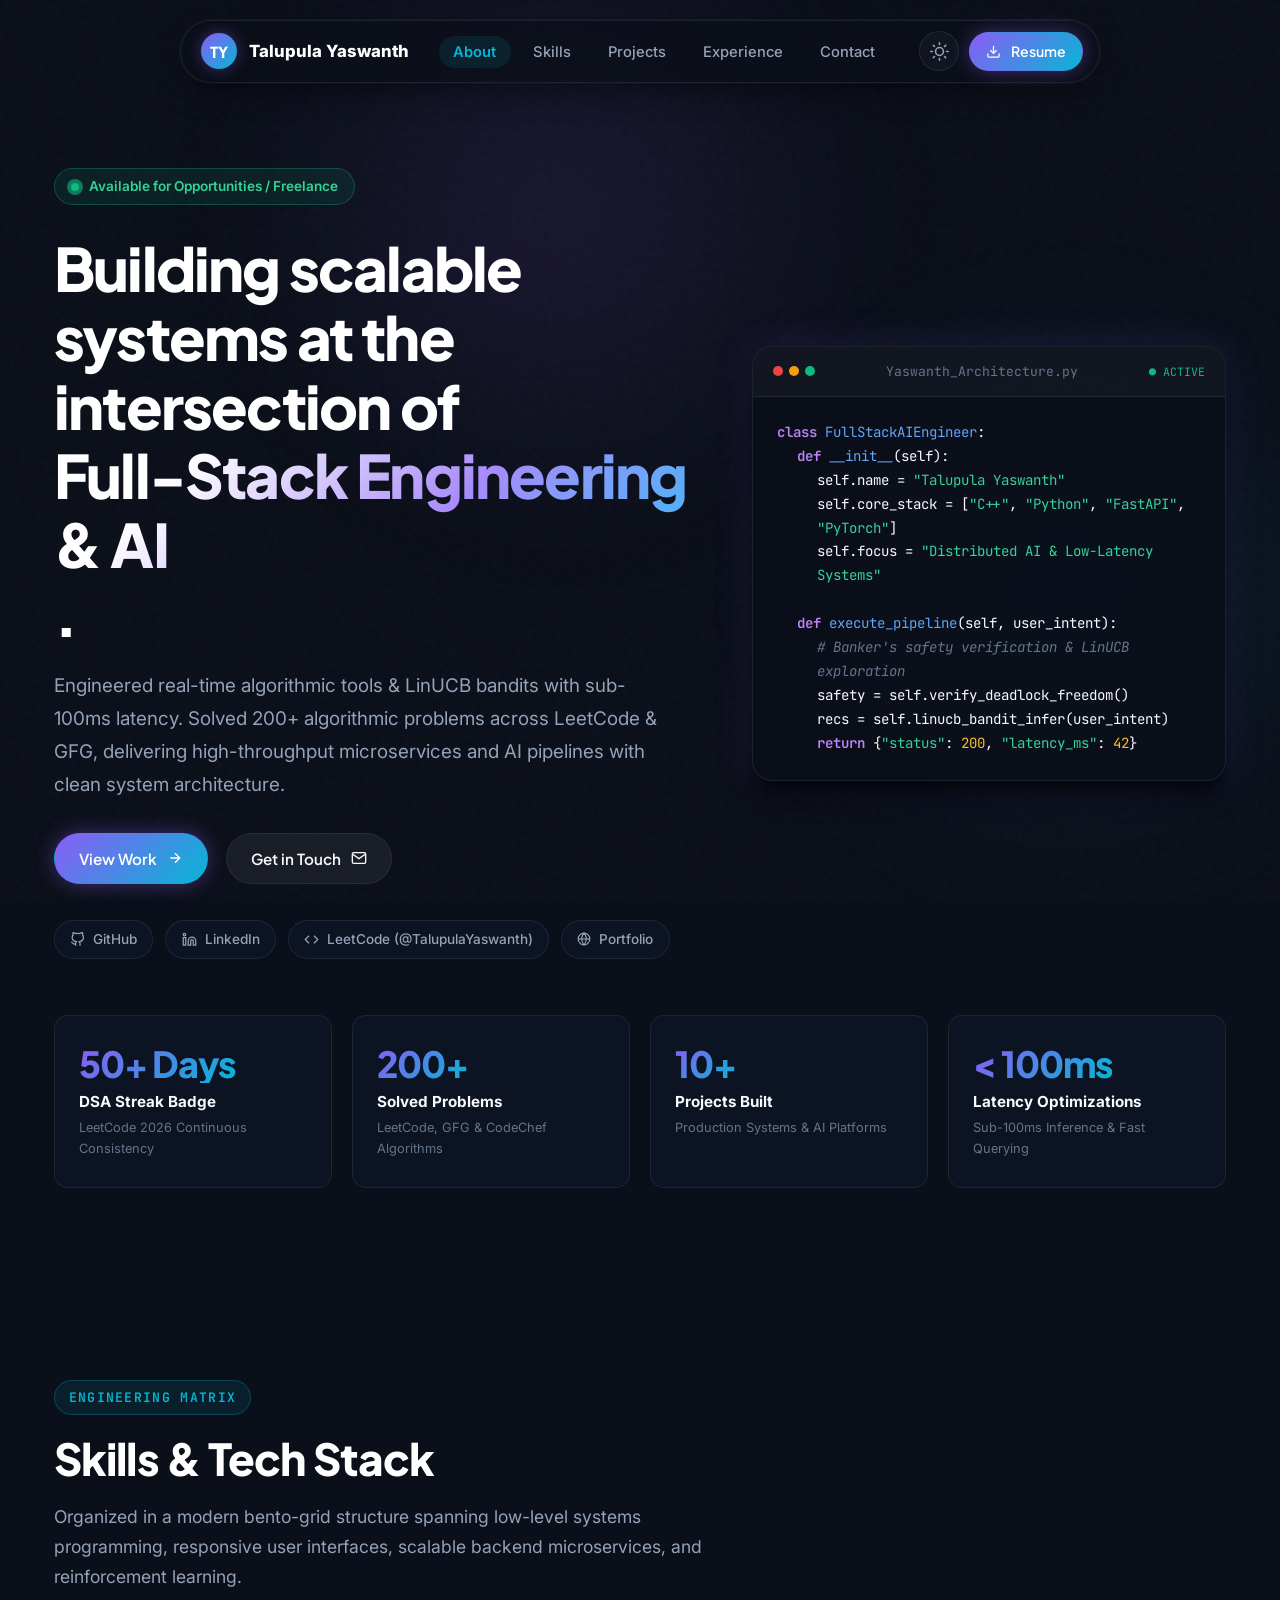
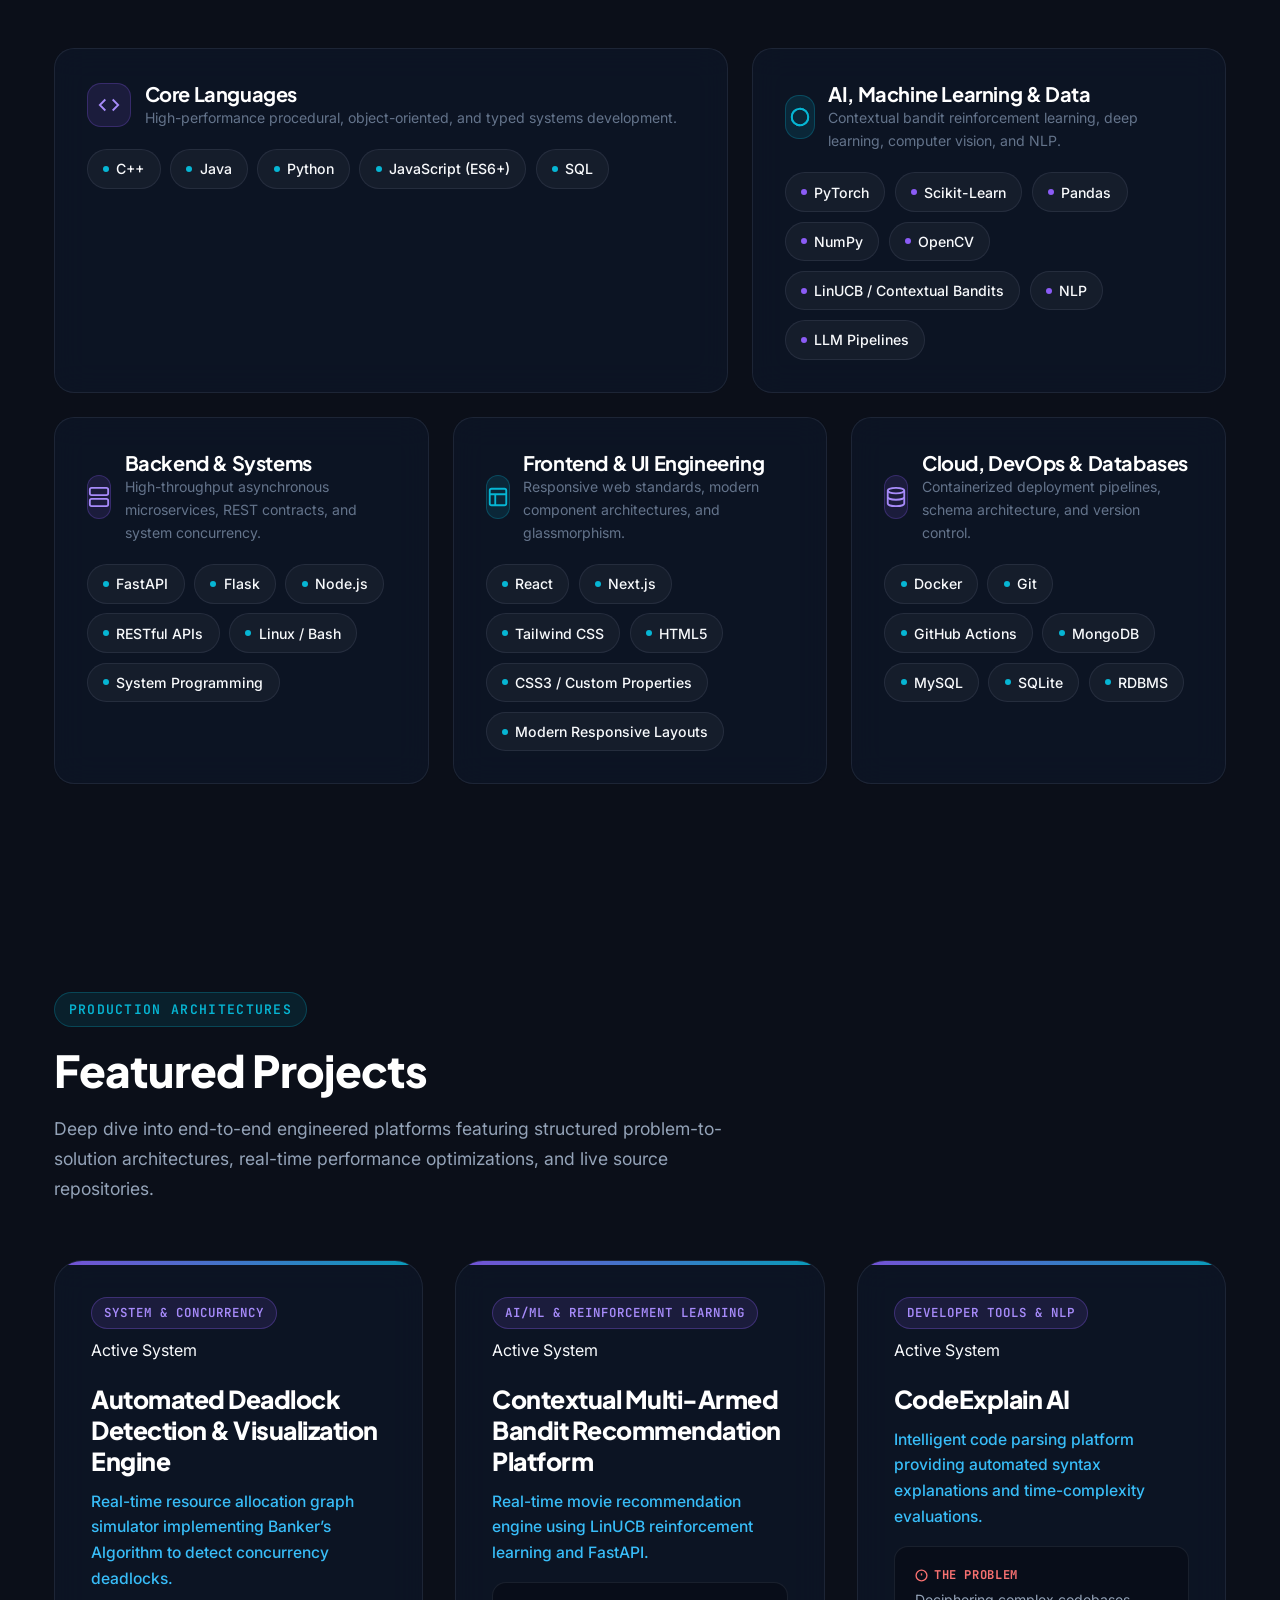
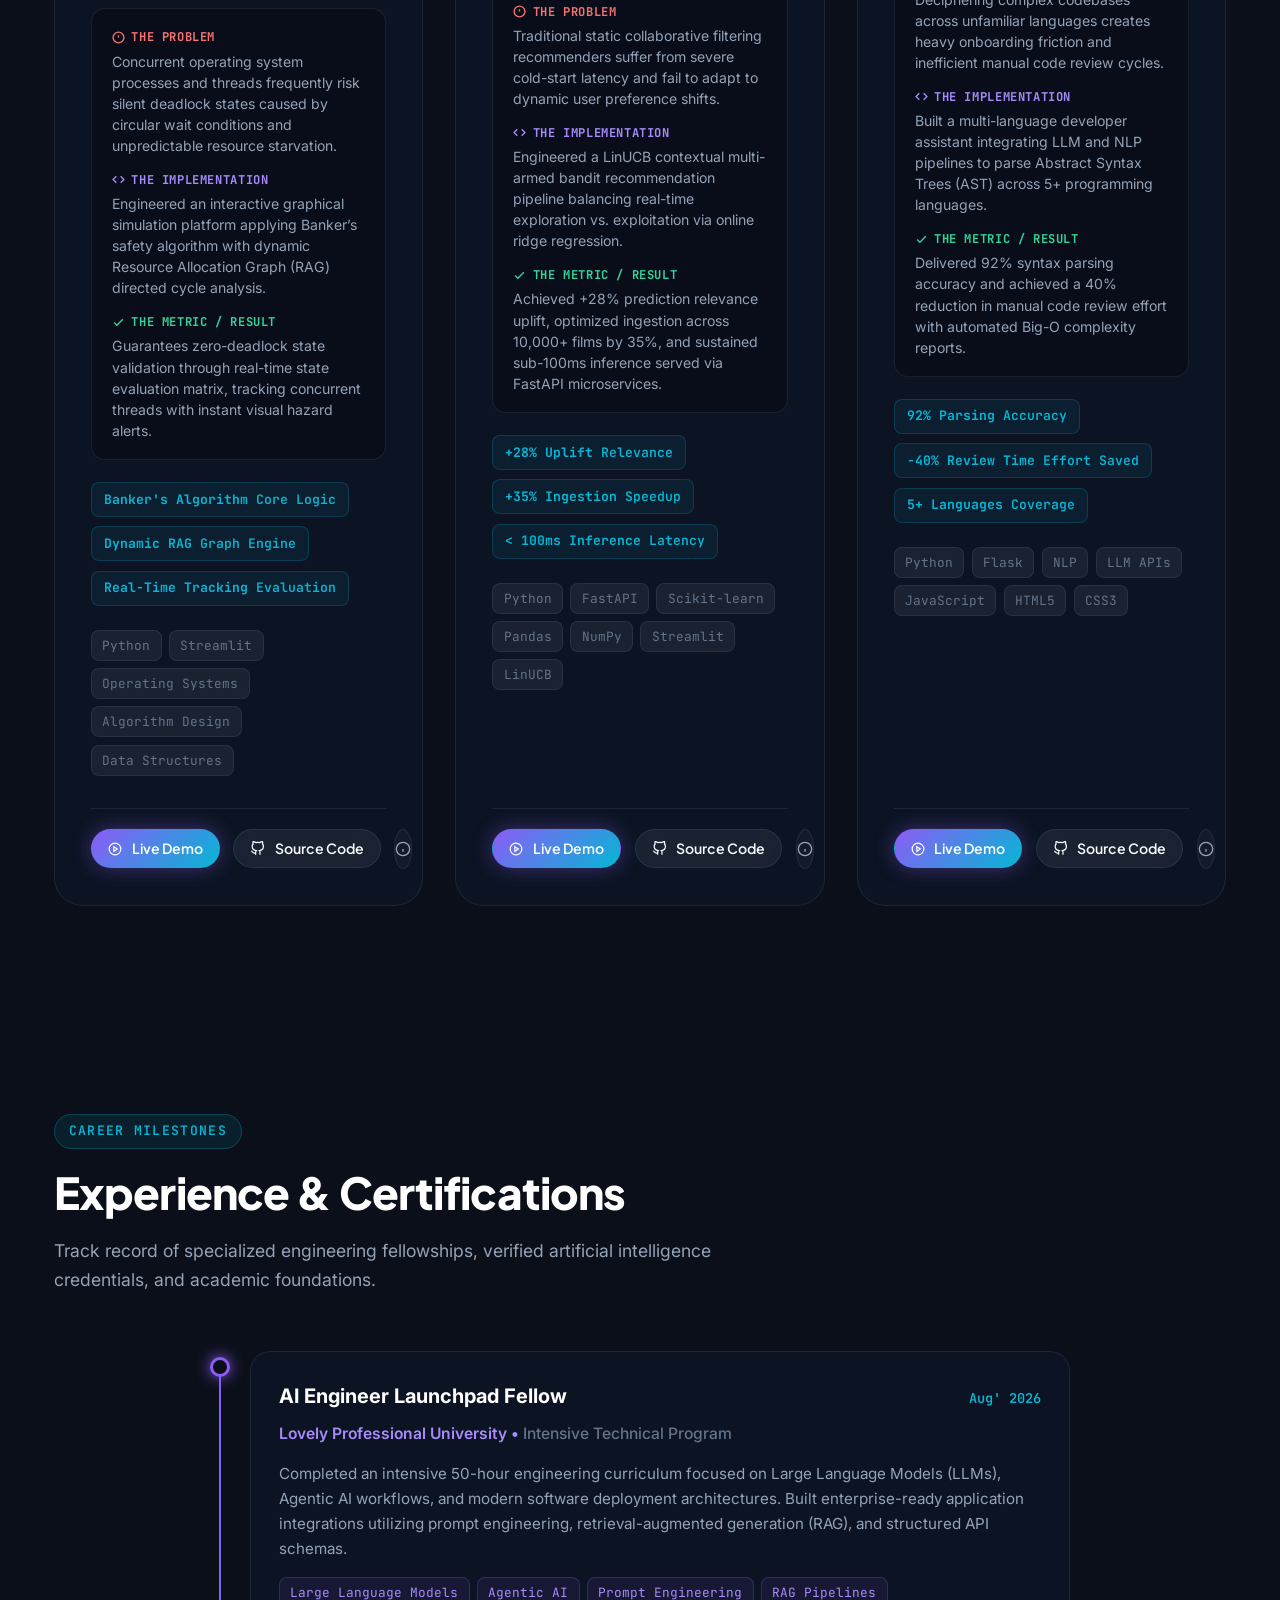
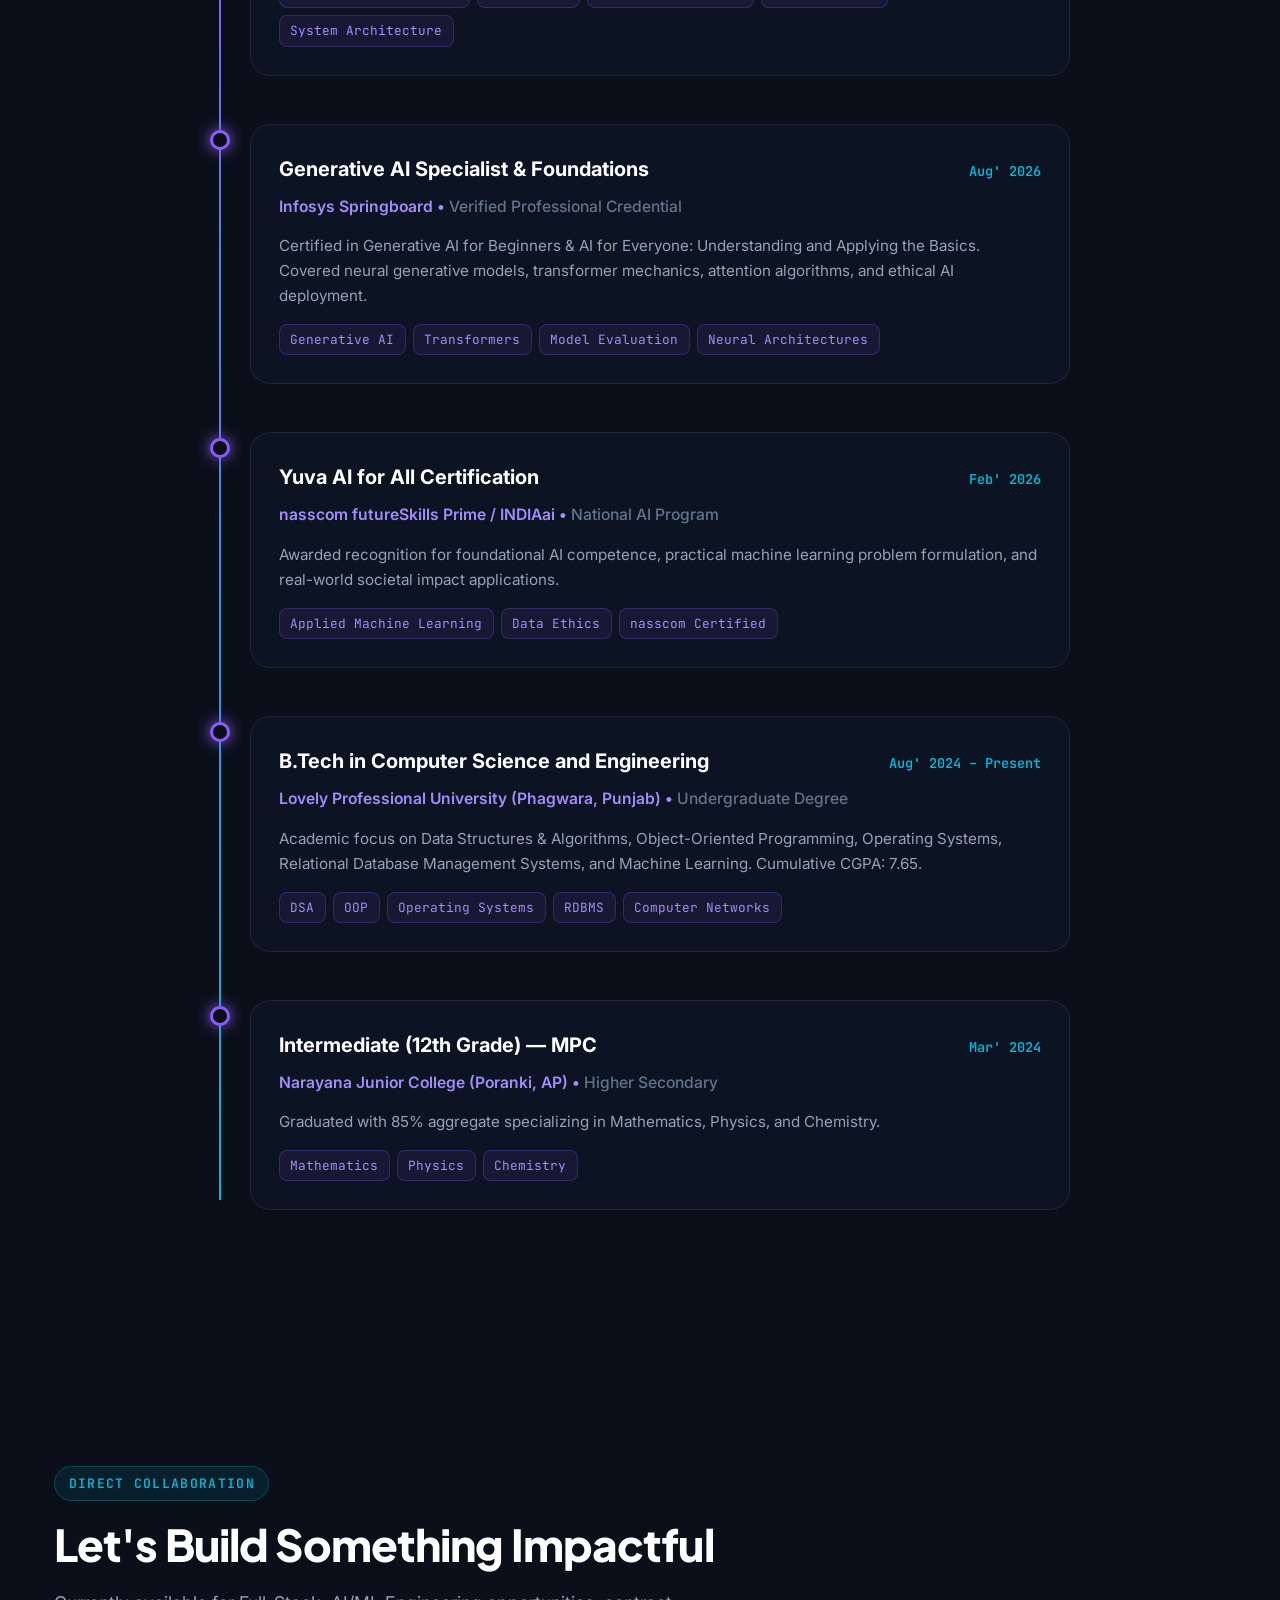
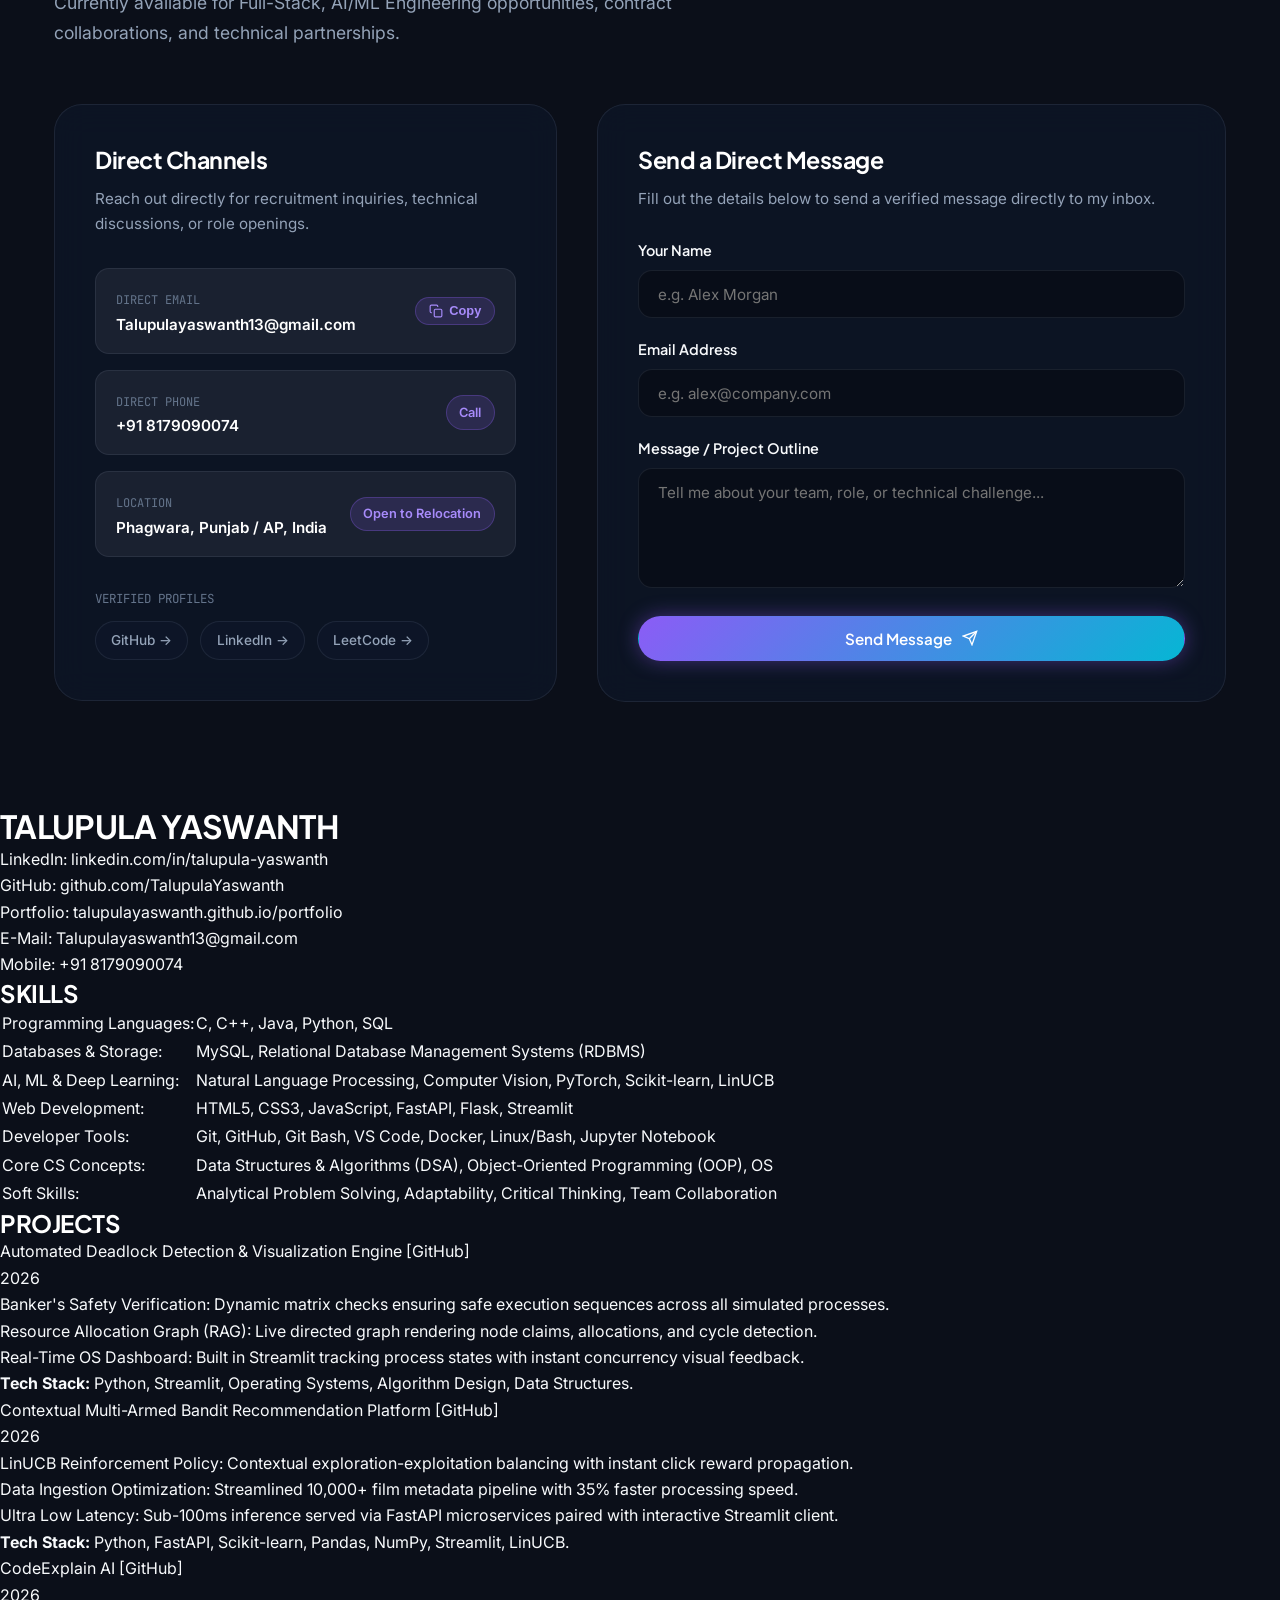
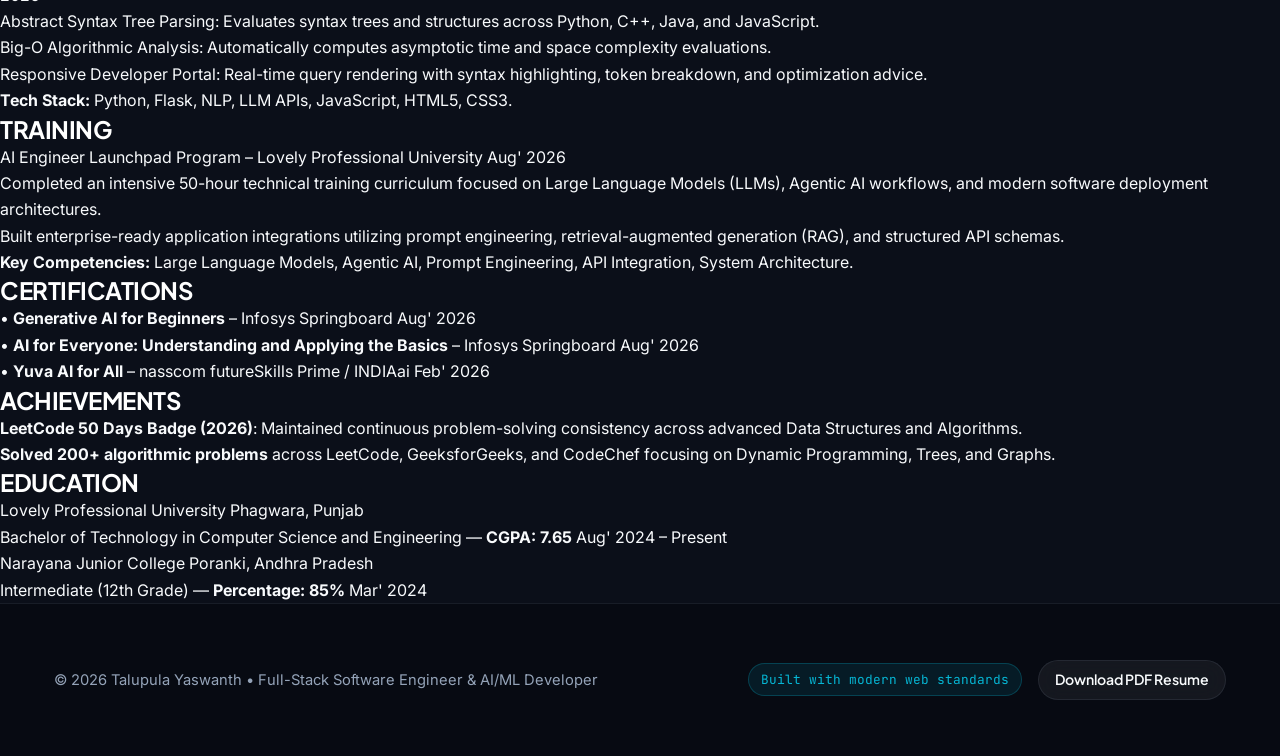
==== commit a60711a7: "Implement targeted feedback: 3-bullet project architecture, Open Graph meta tags, SVG favicon, activ" ====
--- a/index.html
+++ b/index.html
@@ -3,17 +3,31 @@
 <head>
   <meta charset="UTF-8">
   <meta name="viewport" content="width=device-width, initial-scale=1.0">
-  <title>Talupula Yaswanth | Full-Stack Software Engineer & AI/ML Developer</title>
-  <meta name="description" content="Building scalable systems at the intersection of Full-Stack Engineering & AI. Portfolio of Talupula Yaswanth — Full-Stack Developer & AI/ML Engineer.">
+  <title>Talupula Yaswanth | Full-Stack Software Engineer &amp; AI/ML Developer</title>
+  <meta name="description" content="Building scalable systems at the intersection of Full-Stack Engineering &amp; AI. Portfolio of Talupula Yaswanth — Full-Stack Developer &amp; AI/ML Engineer.">
   
+  <!-- Favicon -->
+  <link rel="icon" type="image/svg+xml" href="favicon.svg">
+
+  <!-- Open Graph & Social Meta Tags -->
+  <meta property="og:type" content="website">
+  <meta property="og:title" content="Talupula Yaswanth | Full-Stack &amp; AI Engineer">
+  <meta property="og:description" content="Portfolio showcasing distributed systems, AI/ML architectures, and full-stack platforms.">
+  <meta property="og:image" content="https://talupulayaswanth.github.io/portfolio/assets/preview.png">
+  <meta property="og:url" content="https://talupulayaswanth.github.io/portfolio/">
+  <meta name="twitter:card" content="summary_large_image">
+  <meta name="twitter:title" content="Talupula Yaswanth | Full-Stack &amp; AI Engineer">
+  <meta name="twitter:description" content="Portfolio showcasing distributed systems, AI/ML architectures, and full-stack platforms.">
+  <meta name="twitter:image" content="https://talupulayaswanth.github.io/portfolio/assets/preview.png">
+
   <!-- Fonts: Plus Jakarta Sans, Inter & JetBrains Mono -->
   <link rel="preconnect" href="https://fonts.googleapis.com">
   <link rel="preconnect" href="https://fonts.gstatic.com" crossorigin>
   <link href="https://fonts.googleapis.com/css2?family=Inter:wght@300;400;500;600;700;800&family=JetBrains+Mono:wght@400;500;600;700&family=Plus+Jakarta+Sans:wght@400;500;600;700;800;900&display=swap" rel="stylesheet">
 
   <!-- Core Styles -->
-  <link rel="stylesheet" href="css/style.css?v=6">
-  <link rel="stylesheet" href="css/print.css?v=4">
+  <link rel="stylesheet" href="css/style.css?v=7">
+  <link rel="stylesheet" href="css/print.css?v=5">
 
   <!-- Immediate Zero-Flicker Theme Detection -->
   <script>
@@ -95,9 +109,9 @@
               Building scalable systems at the intersection of <span class="text-gradient">Full-Stack Engineering &amp; AI</span>.
             </h1>
 
-            <!-- Subtitle -->
+            <!-- Subtitle with Concrete Outcomes -->
             <p id="hero-subtitle" class="hero-subtitle">
-              Driven Computer Science &amp; Engineering undergraduate engineering high-throughput distributed microservices, low-latency machine learning pipelines, and robust algorithmic architectures.
+              Engineered real-time algorithmic tools &amp; LinUCB bandits with sub-100ms latency. Solved 200+ algorithmic problems across LeetCode &amp; GFG, delivering high-throughput microservices and AI pipelines with clean system architecture.
             </p>
 
             <!-- Dual Action CTAs -->
@@ -112,28 +126,28 @@
               </a>
             </div>
 
-            <!-- Social Links Row -->
+            <!-- Social Links Row: Verified Handles Only -->
             <div class="social-pills-row">
-              <a href="https://github.com/TalupulaYaswanth" target="_blank" rel="noopener noreferrer" class="social-link-pill">
+              <a href="https://github.com/TalupulaYaswanth" target="_blank" rel="noopener noreferrer" class="social-link-pill" title="GitHub Profile">
                 <svg width="15" height="15" viewBox="0 0 24 24" fill="none" stroke="currentColor" stroke-width="2"><path d="M9 19c-5 1.5-5-2.5-7-3m14 6v-3.87a3.37 3.37 0 0 0-.94-2.61c3.14-.35 6.44-1.54 6.44-7A5.44 5.44 0 0 0 20 4.77 5.07 5.07 0 0 0 19.91 1S18.73.65 16 2.48a13.38 13.38 0 0 0-7 0C6.27.65 5.09 1 5.09 1A5.07 5.07 0 0 0 5 4.77a5.44 5.44 0 0 0-1.5 3.78c0 5.42 3.3 6.61 6.44 7A3.37 3.37 0 0 0 9 18.13V22"/></svg>
                 GitHub
               </a>
-              <a href="https://linkedin.com/in/talupula-yaswanth" target="_blank" rel="noopener noreferrer" class="social-link-pill">
+              <a href="https://linkedin.com/in/talupula-yaswanth" target="_blank" rel="noopener noreferrer" class="social-link-pill" title="LinkedIn Profile">
                 <svg width="15" height="15" viewBox="0 0 24 24" fill="none" stroke="currentColor" stroke-width="2"><path d="M16 8a6 6 0 0 1 6 6v7h-4v-7a2 2 0 0 0-2-2 2 2 0 0 0-2 2v7h-4v-7a6 6 0 0 1 6-6z"/><rect x="2" y="9" width="4" height="12"/><circle cx="4" cy="4" r="2"/></svg>
                 LinkedIn
               </a>
-              <a href="https://leetcode.com/u/TalupulaYaswanth" target="_blank" rel="noopener noreferrer" class="social-link-pill">
+              <a href="https://leetcode.com/u/TalupulaYaswanth" target="_blank" rel="noopener noreferrer" class="social-link-pill" title="LeetCode 50 Days Badge &amp; 200+ Solved">
                 <svg width="15" height="15" viewBox="0 0 24 24" fill="none" stroke="currentColor" stroke-width="2"><polyline points="16 18 22 12 16 6"/><polyline points="8 6 2 12 8 18"/></svg>
                 LeetCode (@TalupulaYaswanth)
               </a>
-              <a href="https://x.com" target="_blank" rel="noopener noreferrer" class="social-link-pill">
-                <svg width="14" height="14" viewBox="0 0 24 24" fill="none" stroke="currentColor" stroke-width="2"><path d="M4 4l11.733 16h4.267l-11.733 -16z"/><path d="M4 20l6.768 -6.768m2.46 -2.46l6.772 -6.772"/></svg>
-                X / Twitter
+              <a href="https://talupulayaswanth.github.io/portfolio" target="_blank" rel="noopener noreferrer" class="social-link-pill" title="Live Web Portfolio">
+                <svg width="14" height="14" viewBox="0 0 24 24" fill="none" stroke="currentColor" stroke-width="2"><circle cx="12" cy="12" r="10"/><line x1="2" y1="12" x2="22" y2="12"/><path d="M12 2a15.3 15.3 0 0 1 4 10 15.3 15.3 0 0 1-4 10 15.3 15.3 0 0 1-4-10 15.3 15.3 0 0 1 4-10z"/></svg>
+                Portfolio
               </a>
             </div>
           </div>
 
-          <!-- Interactive Code / System Terminal Bento Widget -->
+          <!-- Interactive Code / System Terminal Bento Widget (Mobile Friendly) -->
           <div class="terminal-bento-card" data-tilt>
             <div class="terminal-chrome">
               <div class="traffic-lights">
@@ -195,7 +209,7 @@
           <span class="section-tag">Production Architectures</span>
           <h2 class="section-title">Featured Projects</h2>
           <p class="section-desc">
-            Deep dive into end-to-end engineered platforms featuring problem-to-solution architectures, real-time performance optimizations, and live source repositories.
+            Deep dive into end-to-end engineered platforms featuring structured problem-to-solution architectures, real-time performance optimizations, and live source repositories.
           </p>
         </div>
 
@@ -242,15 +256,15 @@
           <div class="contact-info-card" data-tilt>
             <h3 style="font-size: 1.45rem; margin-bottom: 0.75rem;">Direct Channels</h3>
             <p style="margin-bottom: 2rem; font-size: 0.95rem;">
-              Reach out directly for inquiries, engineering discussions, or job opportunities.
+              Reach out directly for recruitment inquiries, technical discussions, or role openings.
             </p>
 
             <div class="contact-quick-item">
               <div>
-                <span style="font-family: var(--font-mono); font-size: 0.75rem; color: var(--text-dim); text-transform: uppercase;">Email</span>
+                <span style="font-family: var(--font-mono); font-size: 0.75rem; color: var(--text-dim); text-transform: uppercase;">Direct Email</span>
                 <div style="font-weight: 600; color: var(--text-bright); font-size: 0.95rem;">Talupulayaswanth13@gmail.com</div>
               </div>
-              <button id="copy-email-btn" class="copy-pill-btn" title="Copy Email">
+              <button id="copy-email-btn" class="copy-pill-btn" title="Copy Email to Clipboard">
                 <svg width="14" height="14" viewBox="0 0 24 24" fill="none" stroke="currentColor" stroke-width="2"><rect x="9" y="9" width="13" height="13" rx="2" ry="2"/><path d="M5 15H4a2 2 0 0 1-2-2V4a2 2 0 0 1 2-2h9a2 2 0 0 1 2 2v1"/></svg>
                 Copy
               </button>
@@ -258,7 +272,7 @@
 
             <div class="contact-quick-item">
               <div>
-                <span style="font-family: var(--font-mono); font-size: 0.75rem; color: var(--text-dim); text-transform: uppercase;">Direct Line</span>
+                <span style="font-family: var(--font-mono); font-size: 0.75rem; color: var(--text-dim); text-transform: uppercase;">Direct Phone</span>
                 <div style="font-weight: 600; color: var(--text-bright); font-size: 0.95rem;">+91 8179090074</div>
               </div>
               <a href="tel:+918179090074" class="copy-pill-btn" style="text-decoration: none;">Call</a>
@@ -282,14 +296,14 @@
             </div>
           </div>
 
-          <!-- Embedded Contact Form -->
+          <!-- Embedded Contact Form with Active Form Handler -->
           <div class="contact-form-card" data-tilt>
             <h3 style="font-size: 1.45rem; margin-bottom: 0.75rem;">Send a Direct Message</h3>
             <p style="margin-bottom: 1.75rem; font-size: 0.95rem;">
-              Fill out the details below and I'll get back to you within 24 hours.
+              Fill out the details below to send a verified message directly to my inbox.
             </p>
 
-            <form id="portfolio-contact-form">
+            <form id="portfolio-contact-form" action="https://formspree.io/f/Talupulayaswanth13@gmail.com" method="POST">
               <div class="form-group">
                 <label for="form-name" class="form-label">Your Name</label>
                 <input type="text" id="form-name" name="name" class="form-input" placeholder="e.g. Alex Morgan" required>
@@ -342,6 +356,6 @@
 
   <!-- Scripts -->
   <script src="js/data.js"></script>
-  <script src="js/app.js?v=6"></script>
+  <script src="js/app.js?v=7"></script>
 </body>
 </html>
--- a/css/style.css
+++ b/css/style.css
@@ -102,6 +102,13 @@
   box-sizing: border-box;
   margin: 0;
   padding: 0;
+}
+
+/* Accessible Keyboard Navigation & Visible Focus Rings */
+:focus-visible {
+  outline: 2px solid var(--accent-cyan);
+  outline-offset: 3px;
+  border-radius: var(--radius-sm);
 }
 
 html {
@@ -846,6 +853,45 @@
   font-size: 0.92rem;
   color: var(--text-muted);
   line-height: 1.6;
+}
+
+/* Three-Bullet Architecture & Impact Breakdown */
+.project-triplet-box {
+  background: rgba(0, 0, 0, 0.28);
+  border: 1px solid var(--border-subtle);
+  border-radius: var(--radius-md);
+  padding: 1.15rem 1.25rem;
+  margin-bottom: 1.35rem;
+  display: flex;
+  flex-direction: column;
+  gap: 0.85rem;
+}
+
+.triplet-item {
+  display: flex;
+  flex-direction: column;
+  gap: 0.2rem;
+}
+
+.triplet-header {
+  display: flex;
+  align-items: center;
+  gap: 0.4rem;
+  font-family: var(--font-mono);
+  font-size: 0.76rem;
+  font-weight: 700;
+  text-transform: uppercase;
+  letter-spacing: 0.05em;
+}
+
+.triplet-tag-problem { color: #f87171; }
+.triplet-tag-impl { color: var(--accent-violet-light); }
+.triplet-tag-result { color: #34d399; }
+
+.triplet-text {
+  font-size: 0.88rem;
+  color: var(--text-muted);
+  line-height: 1.5;
 }
 
 .project-arch-list {
@@ -1262,6 +1308,38 @@
   }
 }
 
+@media (max-width: 480px) {
+  .hero-headline {
+    font-size: 2rem !important;
+  }
+  .terminal-bento-card {
+    max-width: 100%;
+    margin-top: 1rem;
+  }
+  .terminal-body {
+    padding: 1rem 0.75rem !important;
+    font-size: 0.75rem !important;
+    overflow-x: auto;
+    word-break: break-word;
+  }
+  .project-showcase-card {
+    padding: 1.5rem !important;
+  }
+  .floating-nav {
+    gap: 0.5rem;
+  }
+  .nav-monogram span {
+    display: none;
+  }
+  .toast-notification {
+    left: 1rem;
+    right: 1rem;
+    bottom: 1rem;
+    text-align: center;
+    justify-content: center;
+  }
+}
+
 /* Subpage & Legacy Layout Compatibility */
 .page-main {
   padding-top: 7rem;
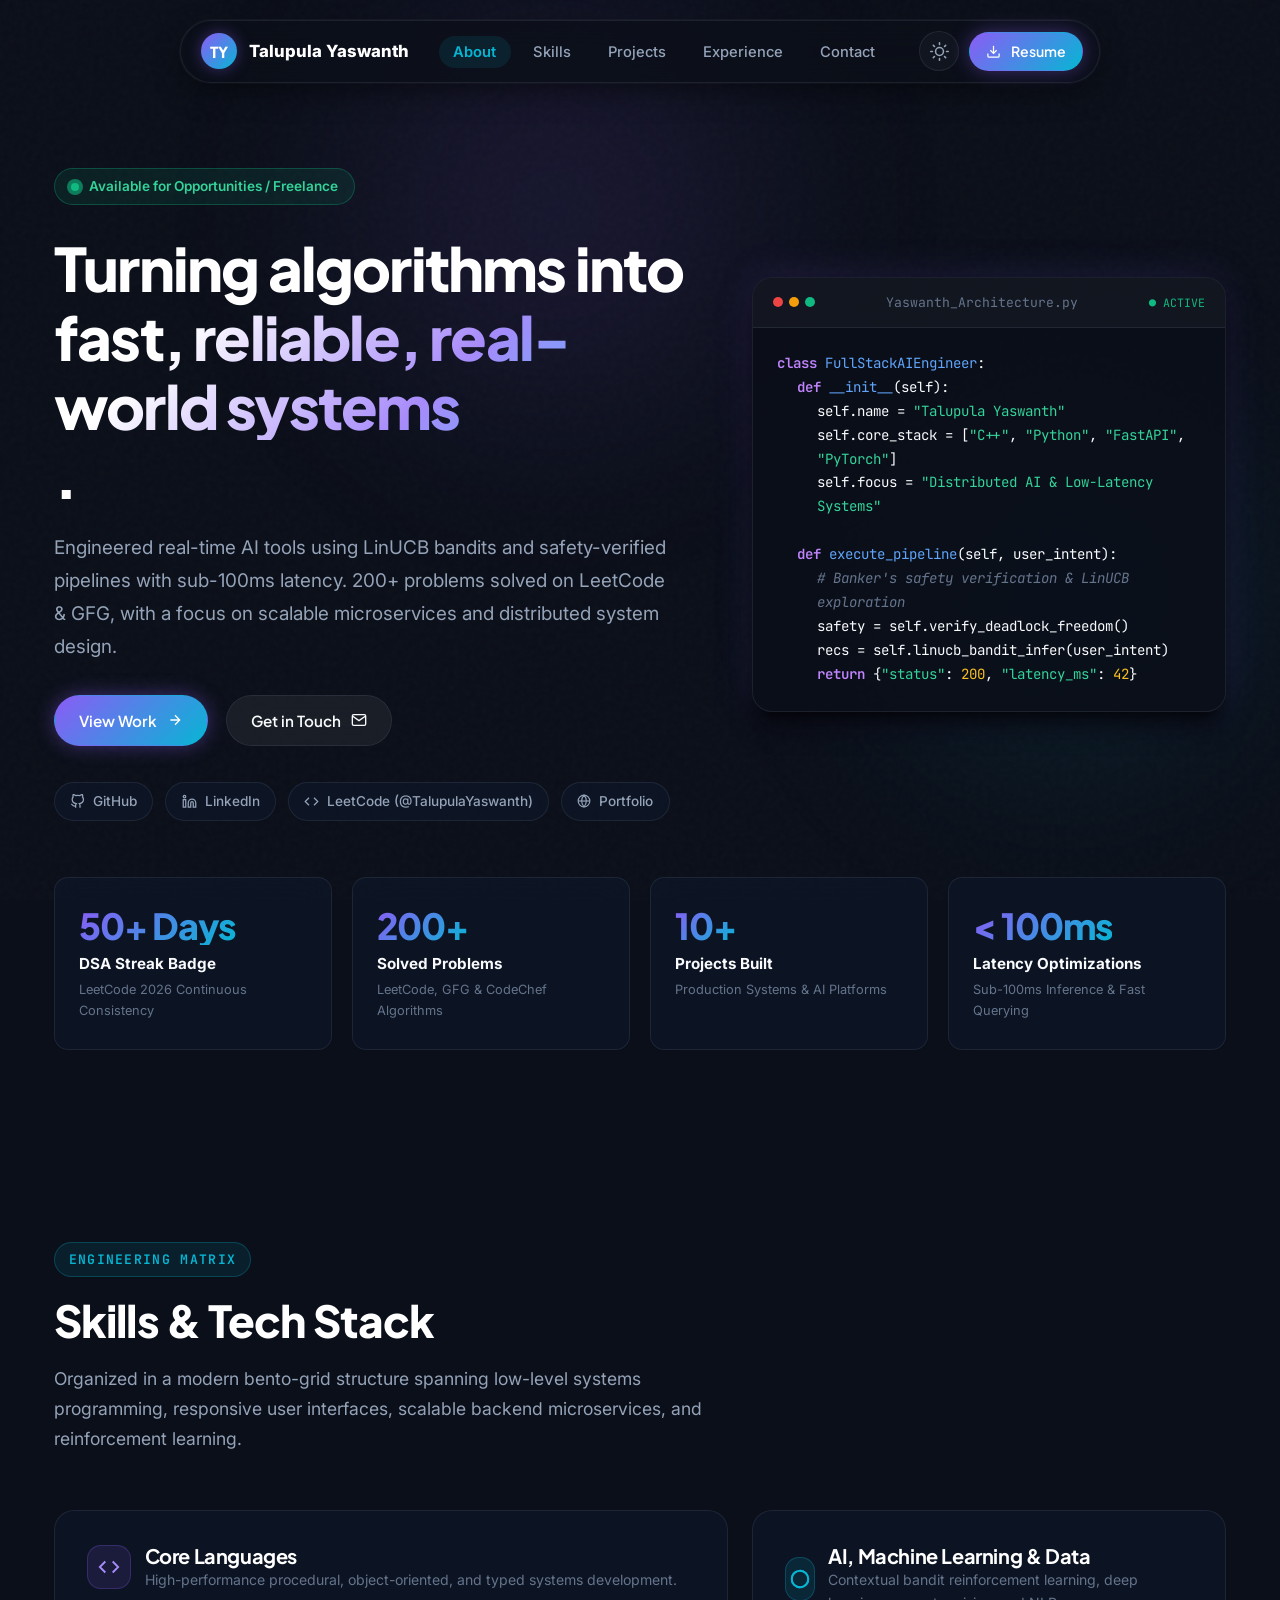
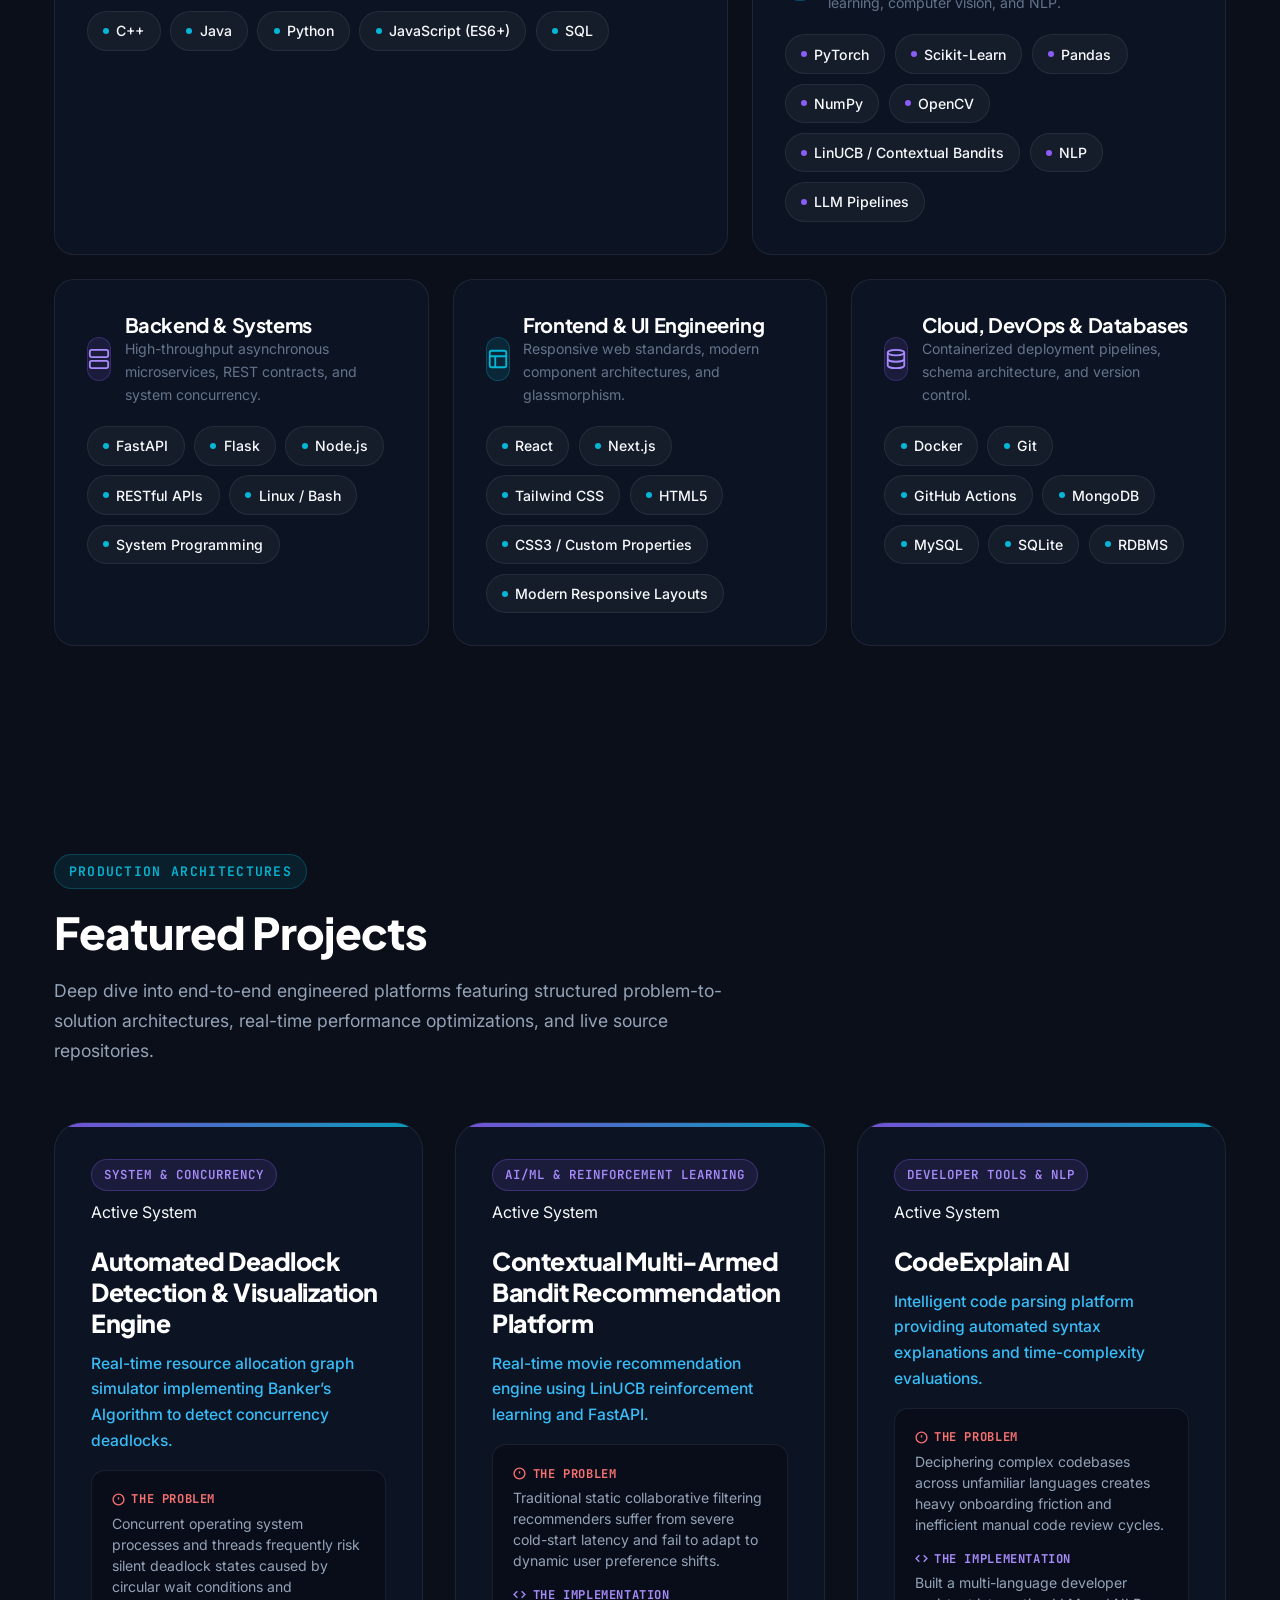
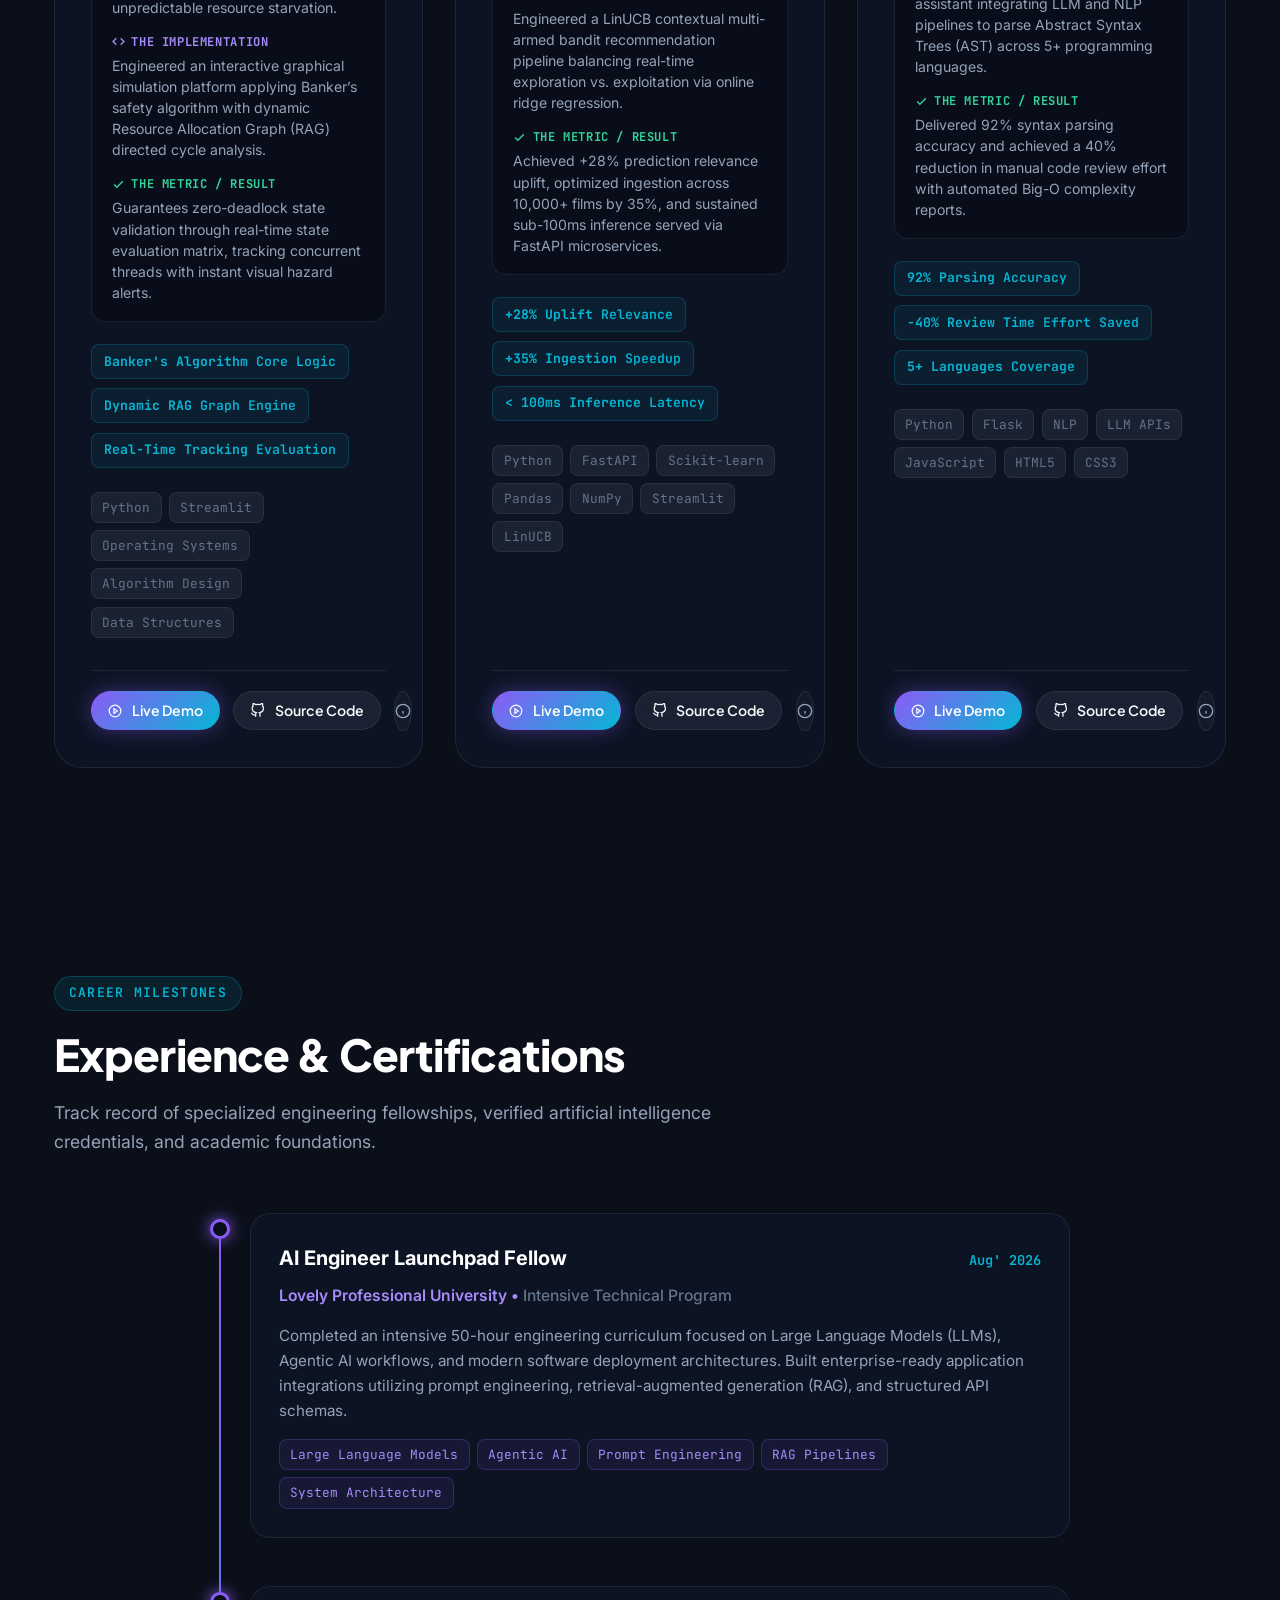
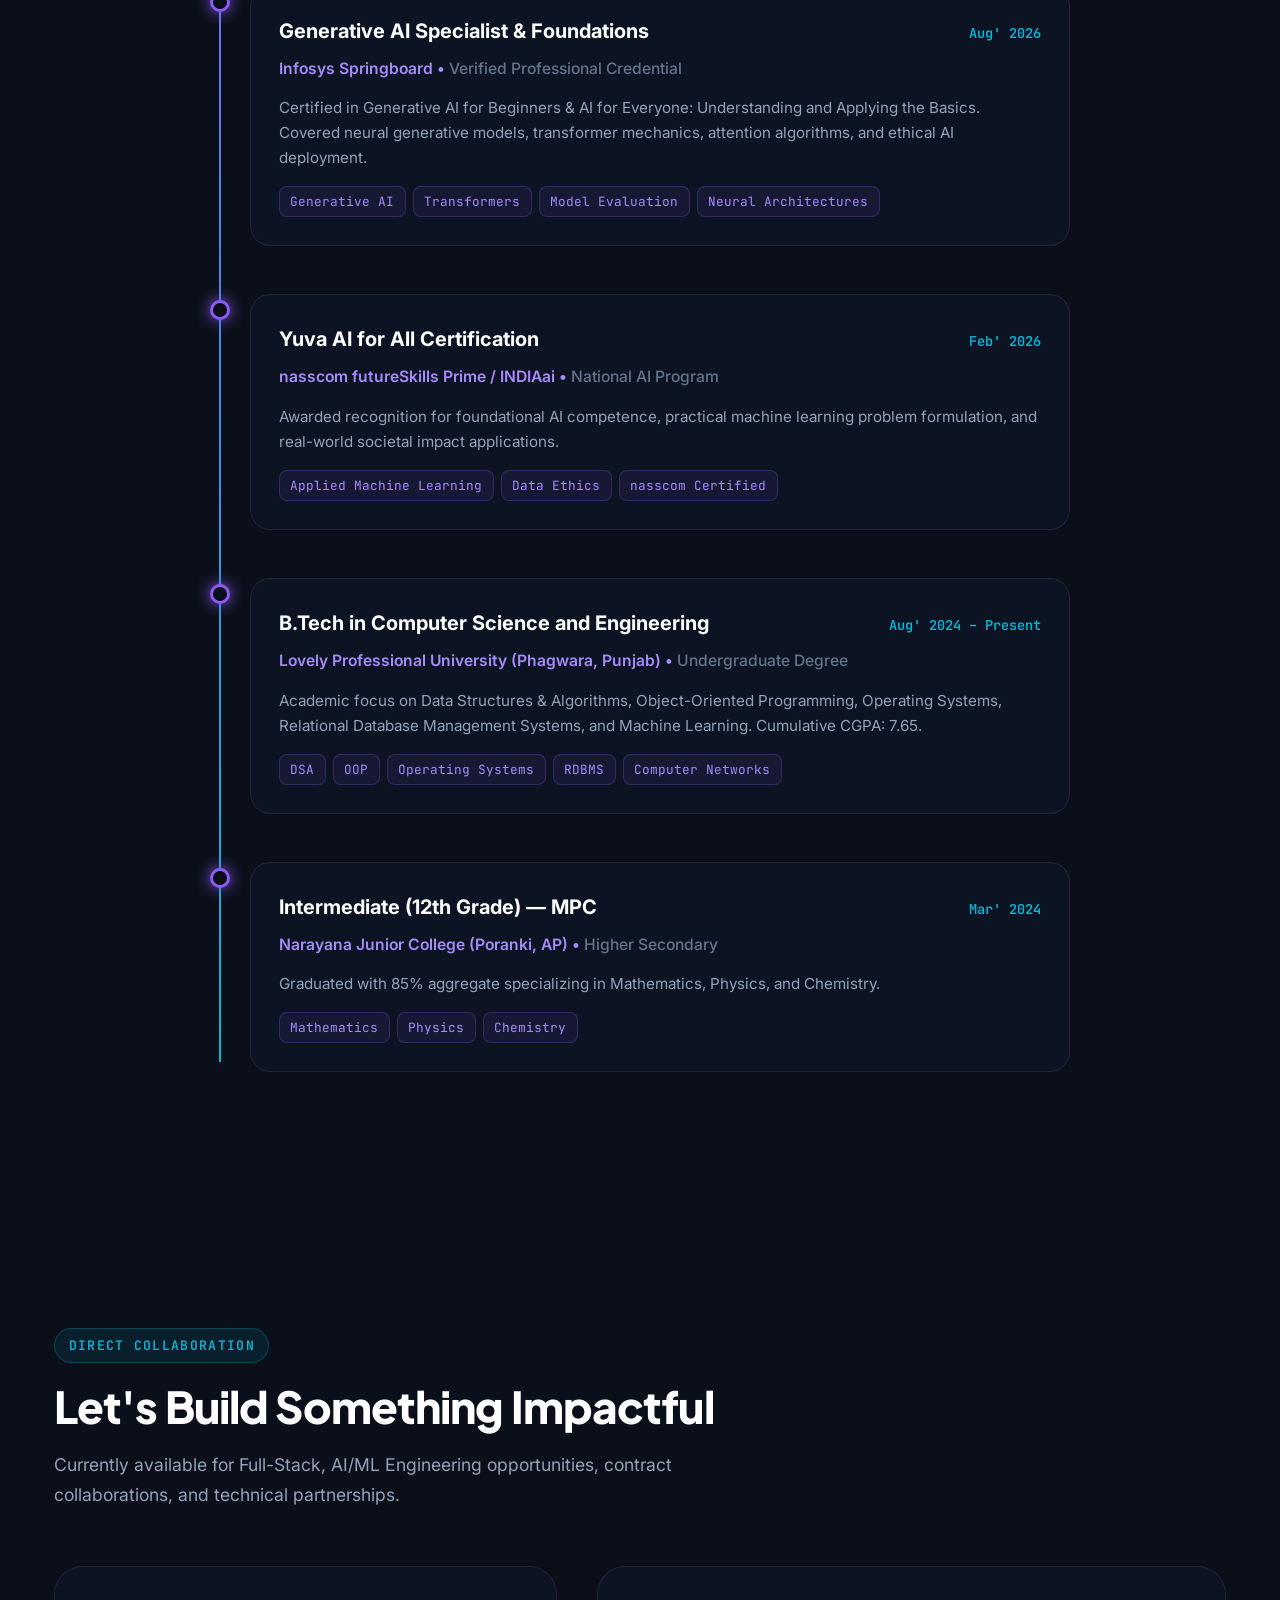
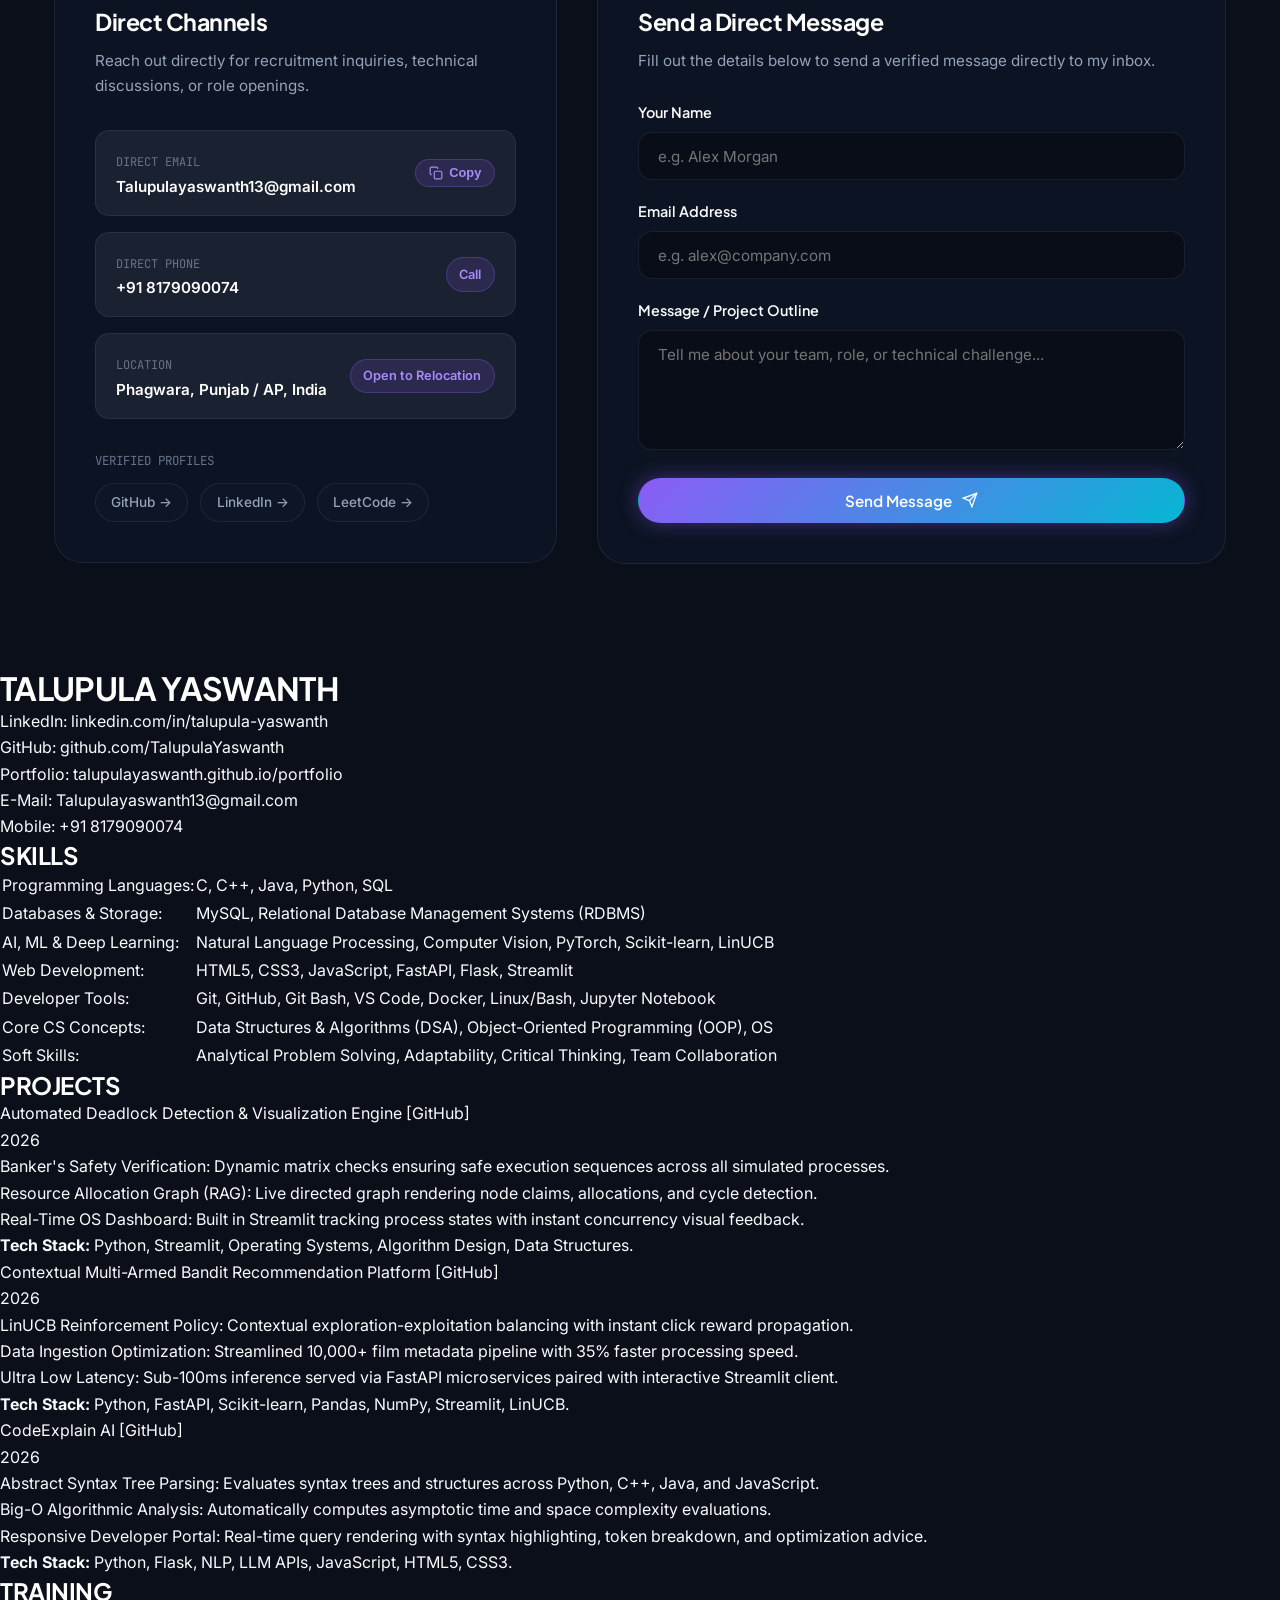
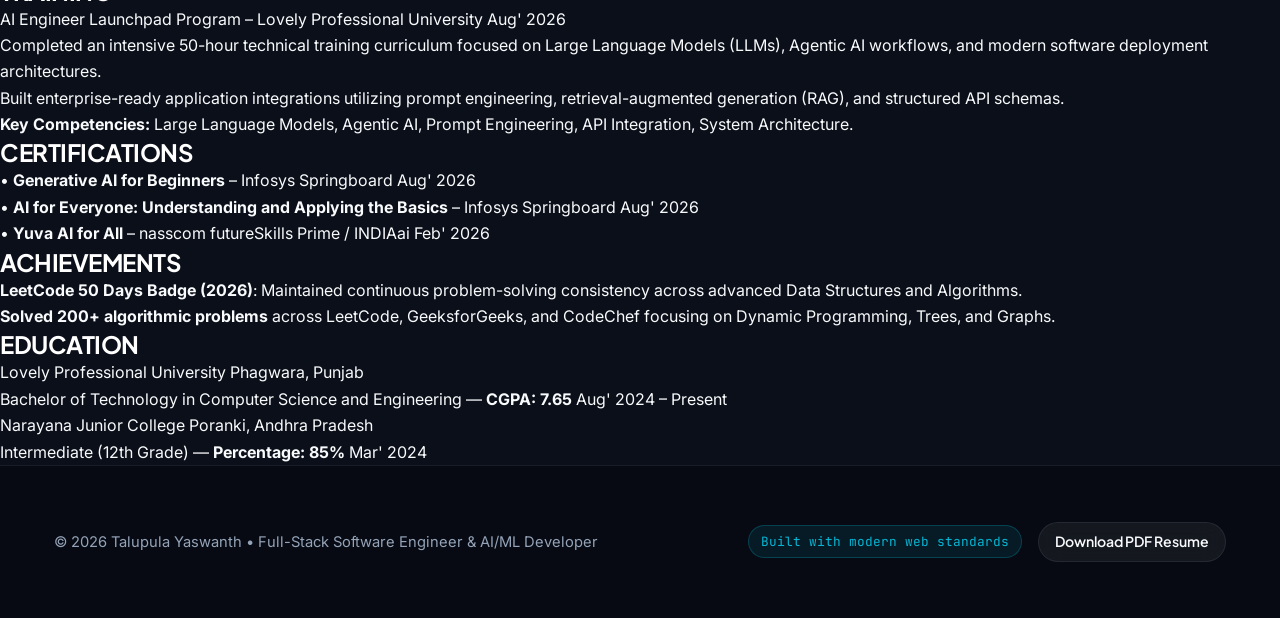
==== commit a45b115e: "Update hero section copy with outcome-first messaging" ====
--- a/index.html
+++ b/index.html
@@ -4,7 +4,7 @@
   <meta charset="UTF-8">
   <meta name="viewport" content="width=device-width, initial-scale=1.0">
   <title>Talupula Yaswanth | Full-Stack Software Engineer &amp; AI/ML Developer</title>
-  <meta name="description" content="Building scalable systems at the intersection of Full-Stack Engineering &amp; AI. Portfolio of Talupula Yaswanth — Full-Stack Developer &amp; AI/ML Engineer.">
+  <meta name="description" content="Turning algorithms into fast, reliable, real-world systems. Portfolio of Talupula Yaswanth — Full-Stack Developer &amp; AI/ML Engineer.">
   
   <!-- Favicon -->
   <link rel="icon" type="image/svg+xml" href="favicon.svg">
@@ -106,12 +106,12 @@
 
             <!-- High-Impact Headline -->
             <h1 class="hero-headline">
-              Building scalable systems at the intersection of <span class="text-gradient">Full-Stack Engineering &amp; AI</span>.
+              Turning algorithms into <span class="text-gradient">fast, reliable, real-world systems</span>.
             </h1>
 
             <!-- Subtitle with Concrete Outcomes -->
             <p id="hero-subtitle" class="hero-subtitle">
-              Engineered real-time algorithmic tools &amp; LinUCB bandits with sub-100ms latency. Solved 200+ algorithmic problems across LeetCode &amp; GFG, delivering high-throughput microservices and AI pipelines with clean system architecture.
+              Engineered real-time AI tools using LinUCB bandits and safety-verified pipelines with sub-100ms latency. 200+ problems solved on LeetCode &amp; GFG, with a focus on scalable microservices and distributed system design.
             </p>
 
             <!-- Dual Action CTAs -->
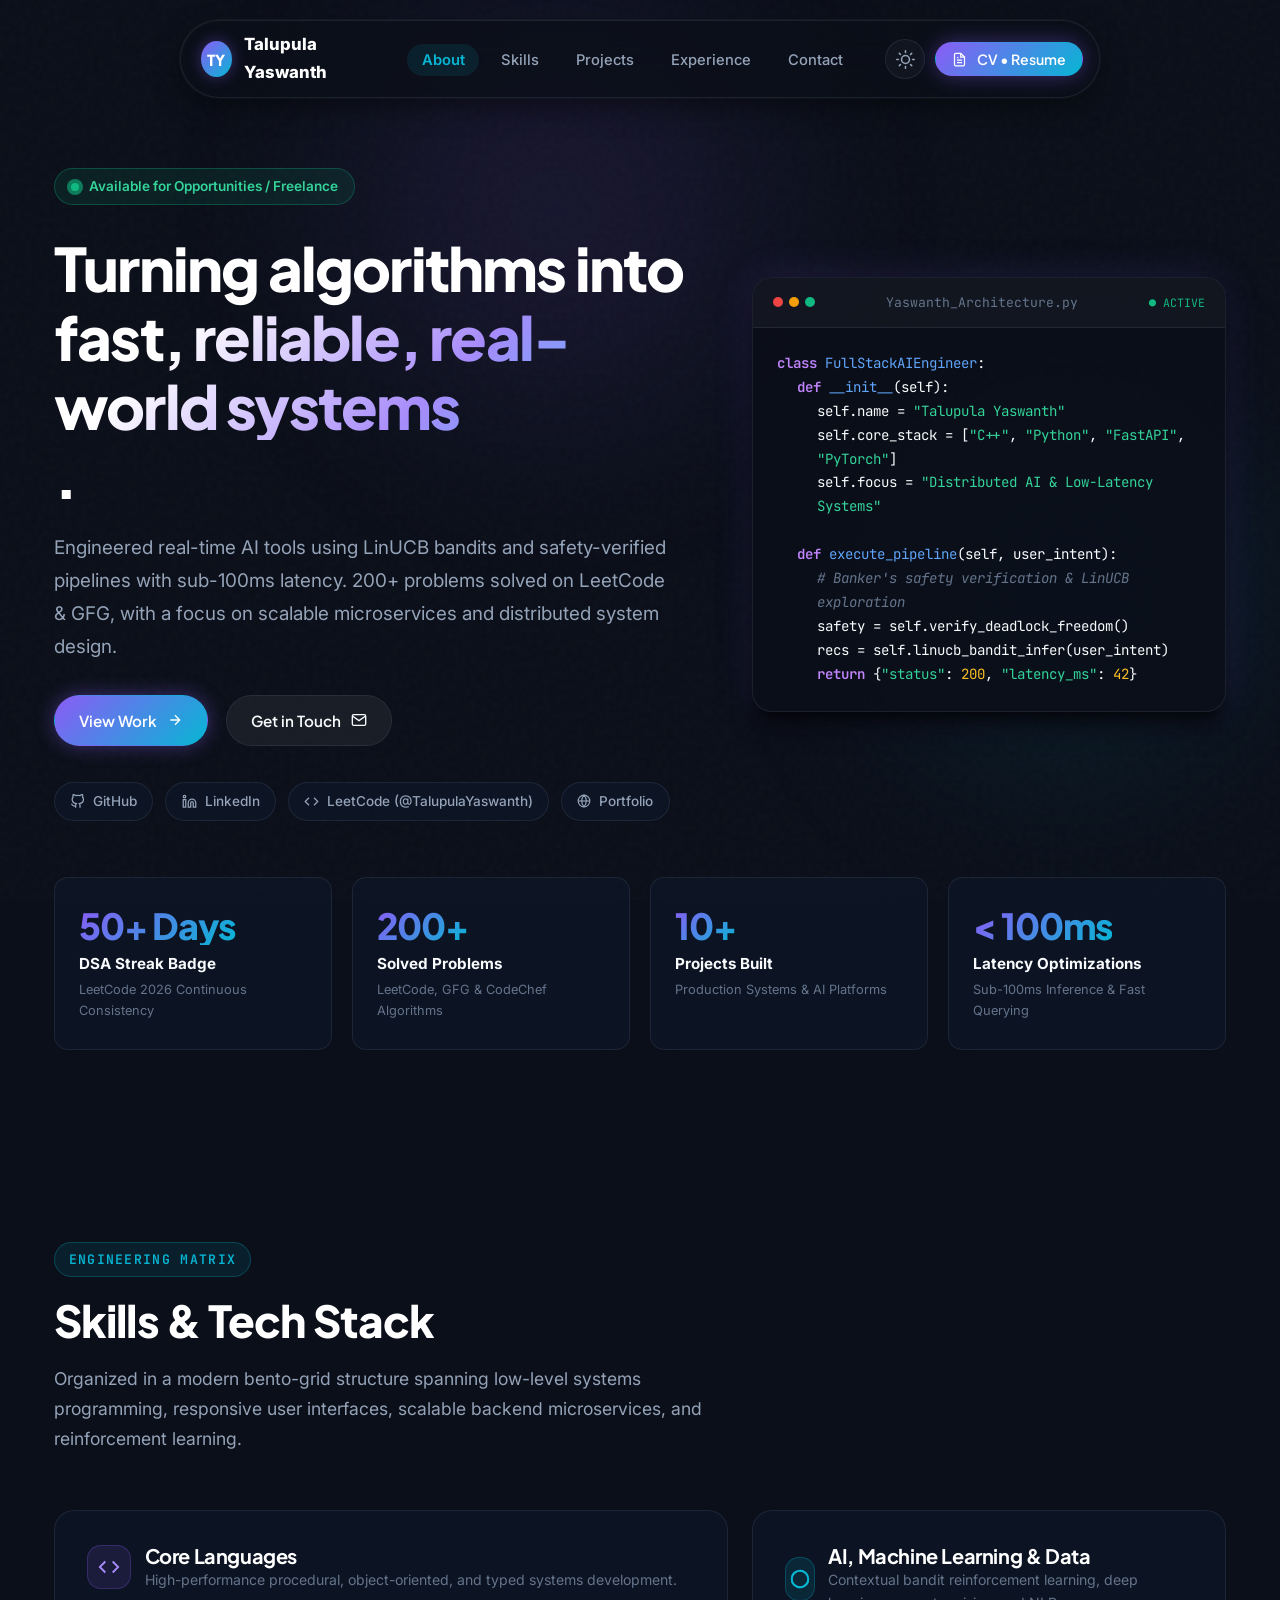
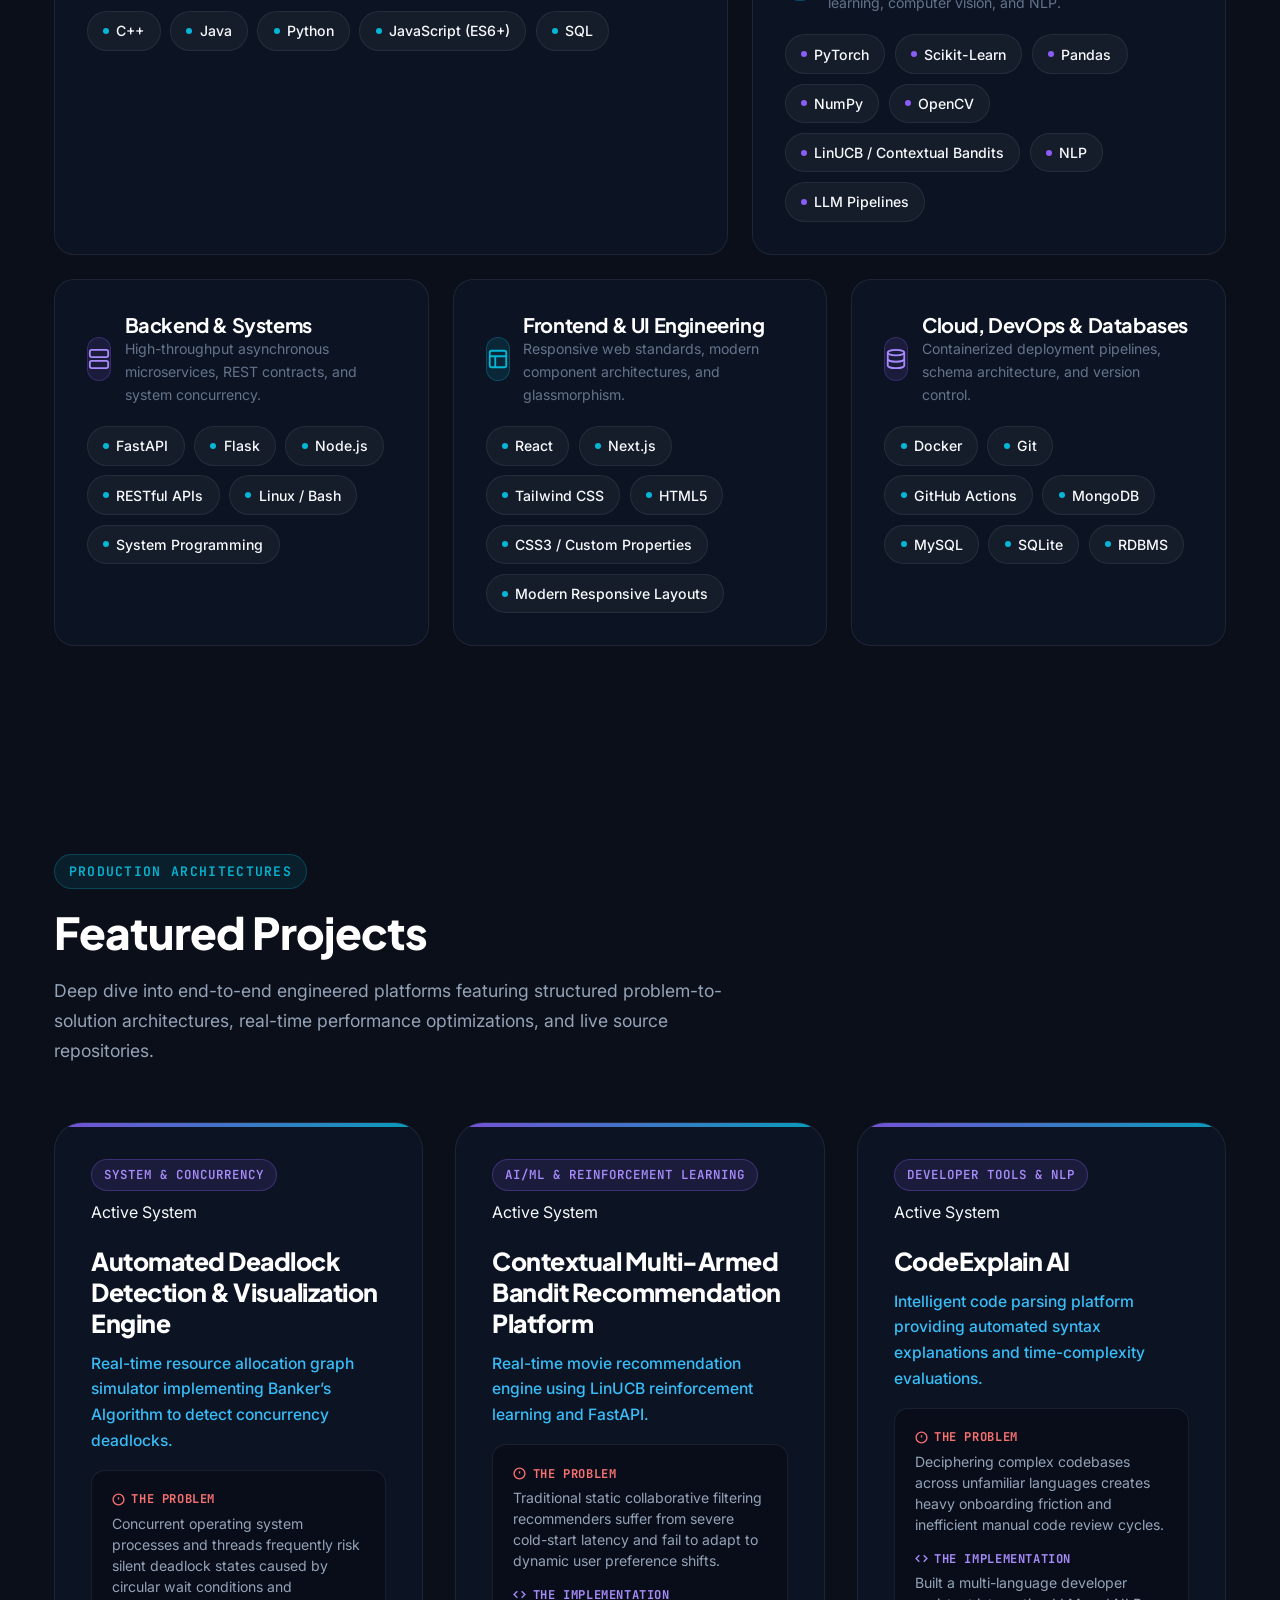
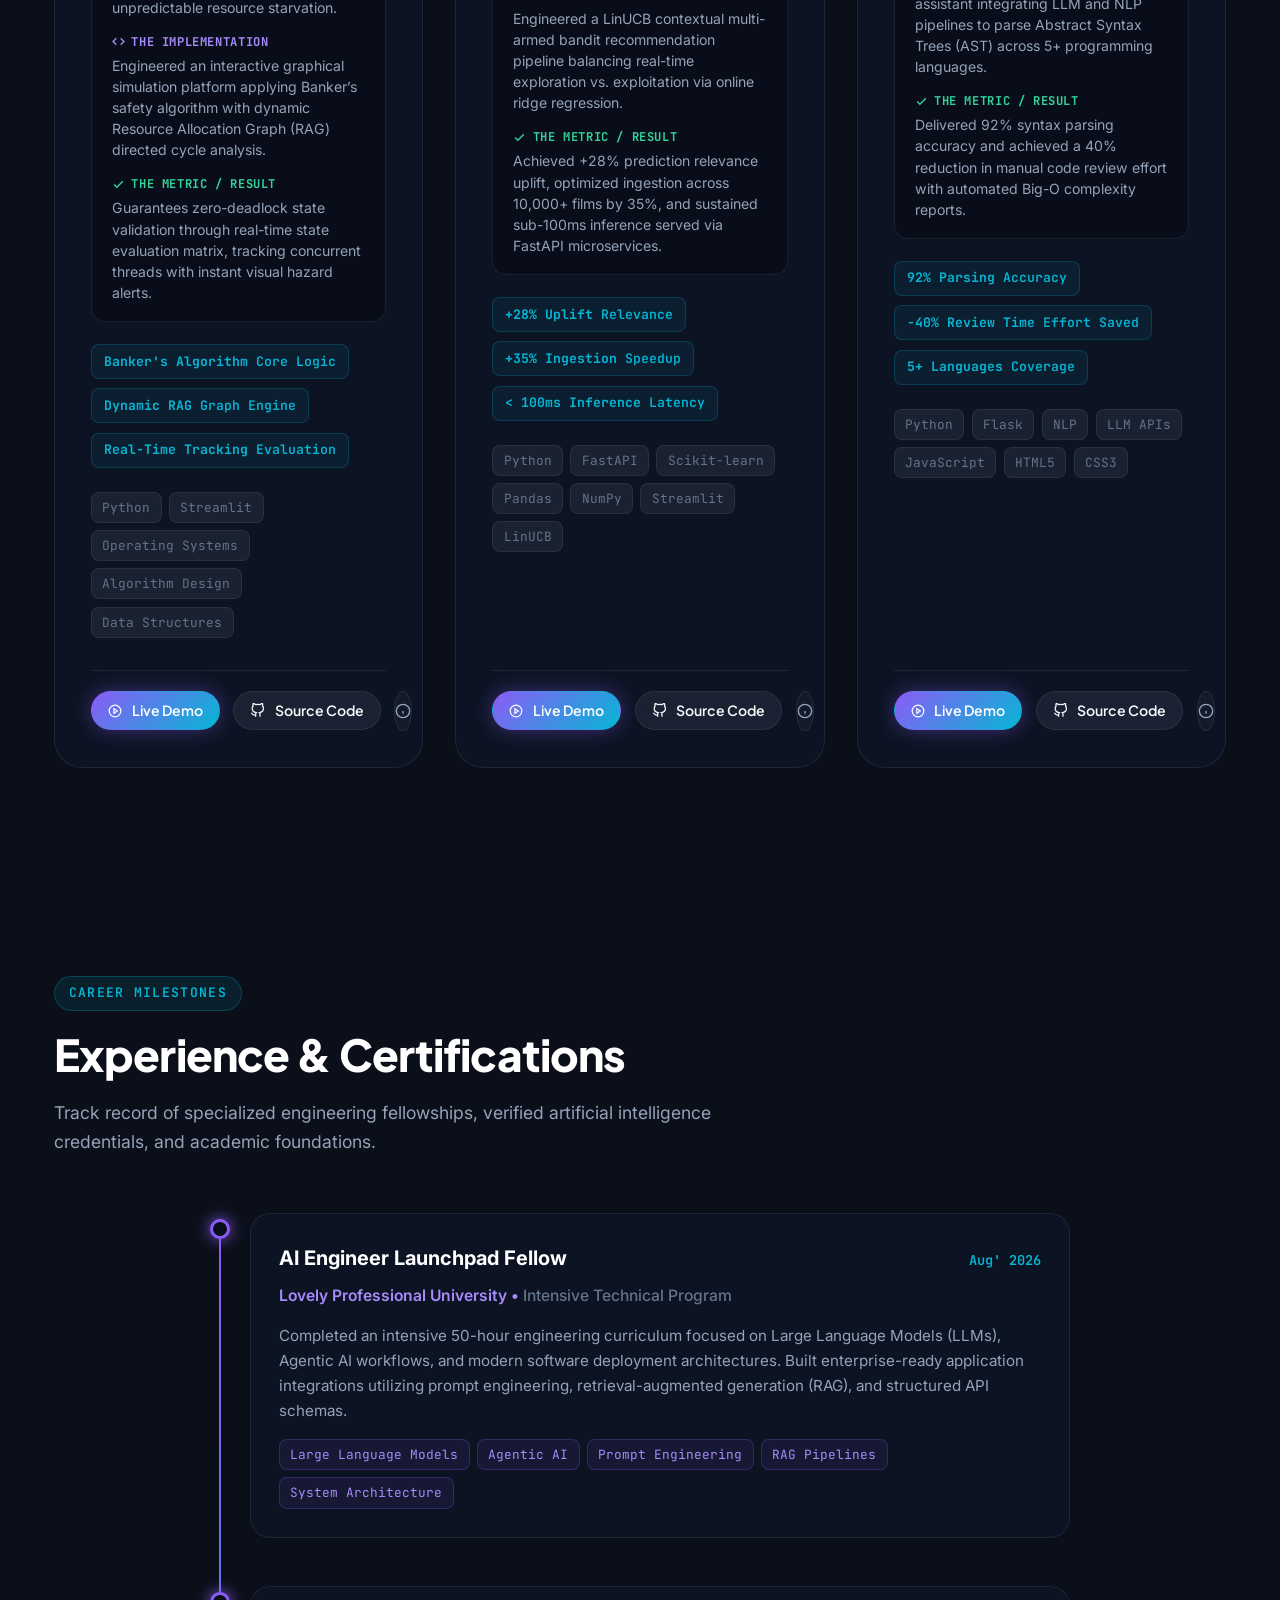
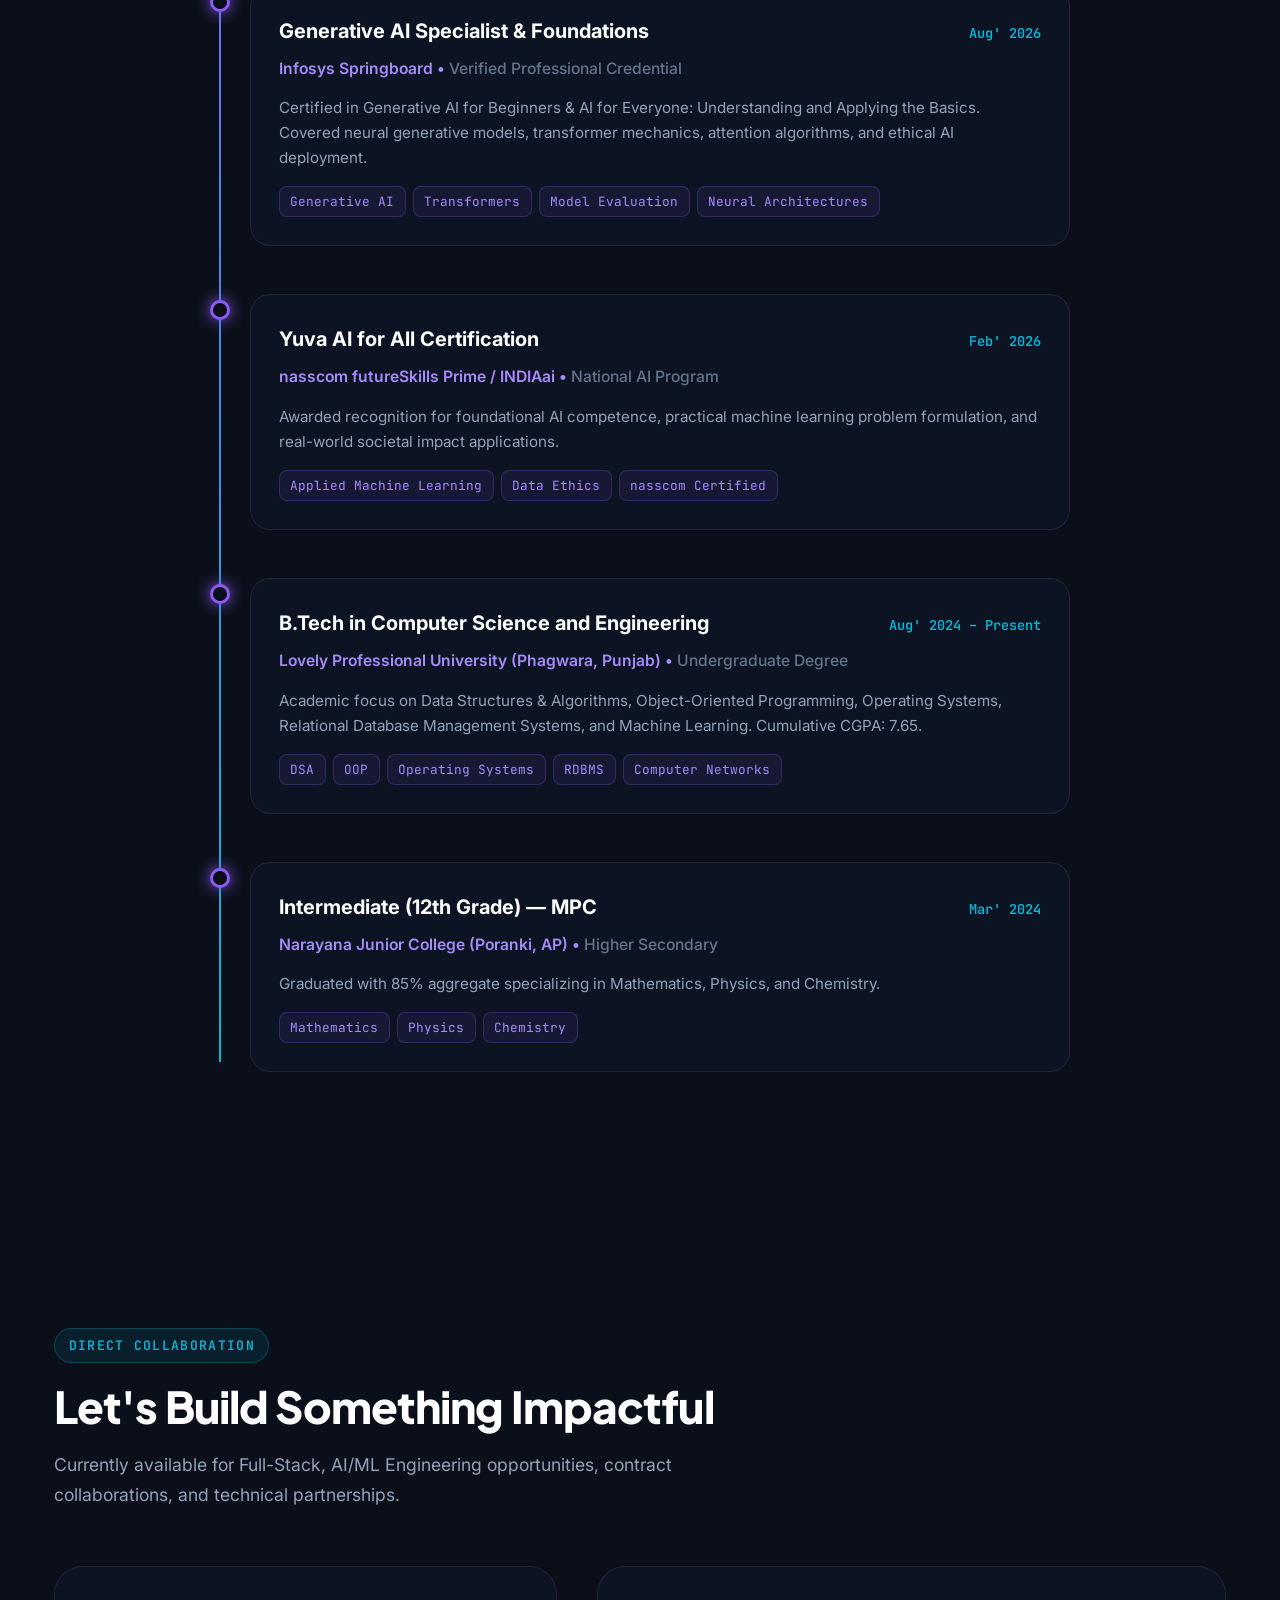
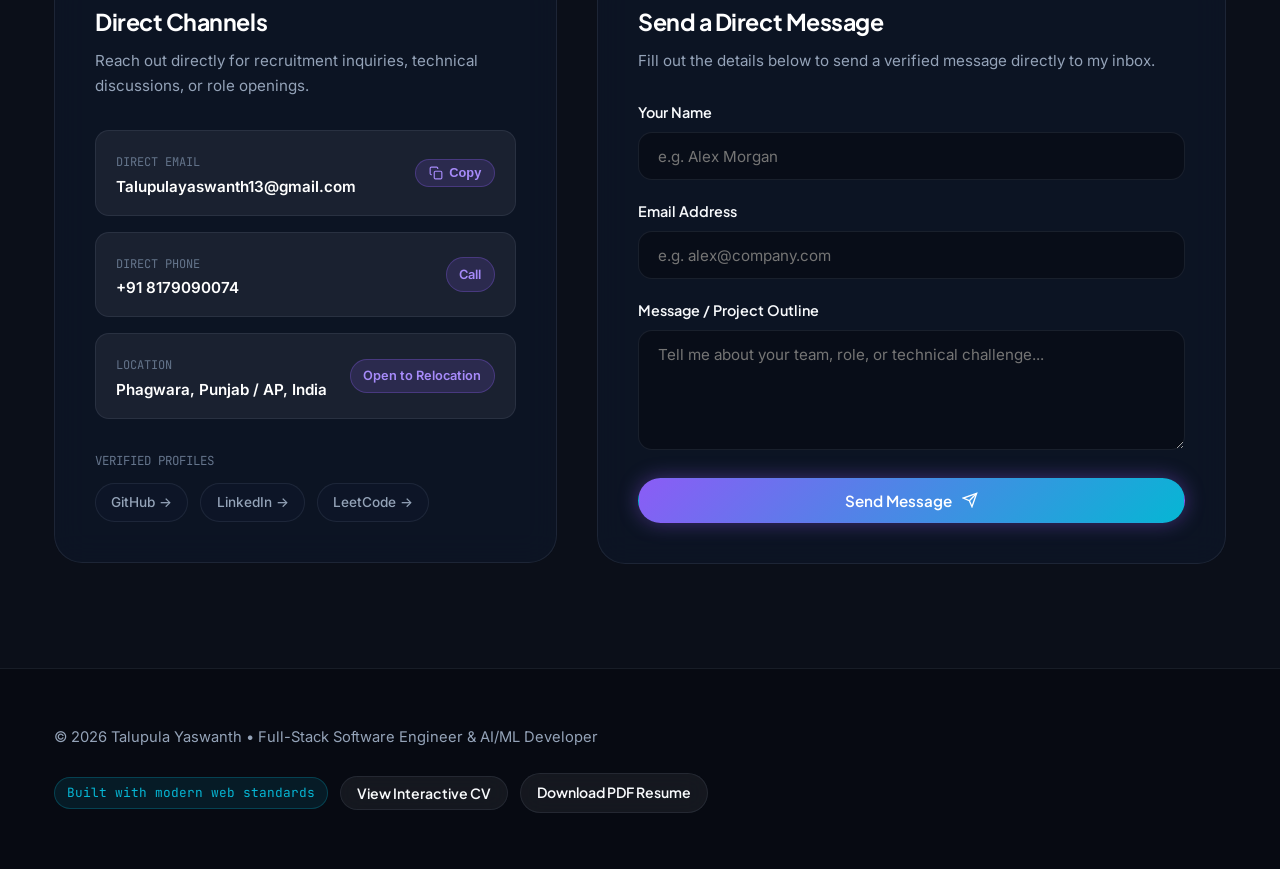
==== commit 91898db0: "Hide raw print CV on screen and implement interactive CV pop-up modal with animation" ====
--- a/index.html
+++ b/index.html
@@ -78,14 +78,16 @@
           </svg>
         </button>
 
-        <a href="assets/Talupula_Yaswanth_Resume.pdf" download="Talupula_Yaswanth_Resume.pdf" class="btn btn-glow-primary btn-sm" title="Download Official ATS Resume (PDF)">
+        <button id="cv-modal-trigger" class="btn btn-glow-primary btn-sm trigger-cv-modal" title="View &amp; Print CV / Resume" aria-label="Open Interactive CV">
           <svg width="15" height="15" viewBox="0 0 24 24" fill="none" stroke="currentColor" stroke-width="2">
-            <path d="M21 15v4a2 2 0 0 1-2 2H5a2 2 0 0 1-2-2v-4"></path>
-            <polyline points="7 10 12 15 17 10"></polyline>
-            <line x1="12" y1="15" x2="12" y2="3"></line>
+            <path d="M14 2H6a2 2 0 0 0-2 2v16a2 2 0 0 0 2 2h12a2 2 0 0 0 2-2V8z"></path>
+            <polyline points="14 2 14 8 20 8"></polyline>
+            <line x1="16" y1="13" x2="8" y2="13"></line>
+            <line x1="16" y1="17" x2="8" y2="17"></line>
+            <polyline points="10 9 9 9 8 9"></polyline>
           </svg>
-          <span>Resume</span>
-        </a>
+          <span>CV &bull; Resume</span>
+        </button>
       </div>
     </header>
   </div>
@@ -338,7 +340,15 @@
     </div>
   </div>
 
-  <!-- Dedicated ATS 1-Page Print CV (Rendered during Print / PDF Export) -->
+  <!-- Interactive CV Showcase Pop-up Modal -->
+  <div id="cv-modal" class="modal-overlay cv-modal-overlay" role="dialog" aria-modal="true" aria-labelledby="cv-modal-name">
+    <div class="modal-content cv-modal-content">
+      <button id="cv-modal-close-btn" class="modal-close" aria-label="Close CV modal">&times;</button>
+      <div id="cv-modal-body"></div>
+    </div>
+  </div>
+
+  <!-- Dedicated ATS 1-Page Print CV (Rendered strictly during Print / PDF Export) -->
   <div id="print-cv-view">
     <!-- Populated dynamically by app.js with exact ATS layout -->
   </div>
@@ -347,8 +357,9 @@
   <footer class="site-footer">
     <div class="container footer-inner">
       <p>&copy; 2026 Talupula Yaswanth &bull; Full-Stack Software Engineer &amp; AI/ML Developer</p>
-      <div style="display: flex; align-items: center; gap: 1rem; flex-wrap: wrap;">
+      <div style="display: flex; align-items: center; gap: 0.75rem; flex-wrap: wrap;">
         <span class="footer-badge-tag">Built with modern web standards</span>
+        <button class="btn btn-frosted-secondary btn-sm trigger-cv-modal">View Interactive CV</button>
         <a href="assets/Talupula_Yaswanth_Resume.pdf" download="Talupula_Yaswanth_Resume.pdf" class="btn btn-frosted-secondary btn-sm">Download PDF Resume</a>
       </div>
     </div>
@@ -356,6 +367,6 @@
 
   <!-- Scripts -->
   <script src="js/data.js"></script>
-  <script src="js/app.js?v=7"></script>
+  <script src="js/app.js?v=8"></script>
 </body>
 </html>
--- a/css/style.css
+++ b/css/style.css
@@ -1273,6 +1273,301 @@
   color: var(--text-bright);
 }
 
+/* Screen Reset: Raw print container is strictly for print mode */
+#print-cv-view {
+  display: none !important;
+}
+
+/* ==========================================================================
+   Interactive CV Showcase Modal (Pop-up Experience)
+   ========================================================================== */
+.cv-modal-content {
+  max-width: 880px;
+  width: 94%;
+  max-height: 90vh;
+  padding: 2.25rem;
+  background: #0b1120;
+  border: 1px solid rgba(139, 92, 246, 0.4);
+  box-shadow: 0 25px 50px -12px rgba(0, 0, 0, 0.85), 0 0 45px rgba(139, 92, 246, 0.25);
+  transform: scale(0.92) translateY(24px);
+  transition: transform 0.35s cubic-bezier(0.16, 1, 0.3, 1), opacity 0.3s ease;
+}
+
+.cv-modal-overlay.active .cv-modal-content {
+  transform: scale(1) translateY(0);
+}
+
+.cv-popup-header {
+  display: flex;
+  justify-content: space-between;
+  align-items: flex-start;
+  gap: 1.5rem;
+  border-bottom: 1px solid var(--border-subtle);
+  padding-bottom: 1.5rem;
+  margin-bottom: 1.5rem;
+  flex-wrap: wrap;
+}
+
+.cv-popup-title-block {
+  flex: 1;
+  min-width: 260px;
+}
+
+.cv-popup-name {
+  font-size: 1.9rem;
+  font-weight: 800;
+  letter-spacing: 0.02em;
+  margin: 0.2rem 0;
+}
+
+.cv-popup-role {
+  color: var(--accent-cyan-light);
+  font-size: 0.95rem;
+  font-weight: 600;
+}
+
+.cv-popup-actions {
+  display: flex;
+  align-items: center;
+  gap: 0.75rem;
+  flex-wrap: wrap;
+}
+
+.cv-popup-contact-grid {
+  display: flex;
+  flex-wrap: wrap;
+  gap: 0.6rem;
+  margin-bottom: 1.75rem;
+}
+
+.cv-contact-pill {
+  display: inline-flex;
+  align-items: center;
+  gap: 0.45rem;
+  padding: 0.4rem 0.8rem;
+  background: rgba(255, 255, 255, 0.04);
+  border: 1px solid var(--border-subtle);
+  border-radius: var(--radius-full);
+  font-size: 0.84rem;
+  color: var(--text-main);
+  text-decoration: none;
+  transition: all 0.2s ease;
+}
+
+.cv-contact-pill:hover {
+  border-color: var(--accent-violet-light);
+  background: rgba(139, 92, 246, 0.12);
+  color: #ffffff;
+  transform: translateY(-2px);
+}
+
+.cv-popup-summary {
+  background: linear-gradient(90deg, rgba(139, 92, 246, 0.1) 0%, rgba(6, 182, 212, 0.05) 100%);
+  border-left: 3.5px solid var(--accent-violet);
+  border-radius: var(--radius-sm);
+  padding: 1.15rem 1.4rem;
+  margin-bottom: 1.85rem;
+}
+
+.cv-popup-section {
+  margin-bottom: 1.85rem;
+}
+
+.cv-popup-section-title {
+  font-size: 1.15rem;
+  font-weight: 700;
+  color: var(--text-bright);
+  padding-bottom: 0.5rem;
+  border-bottom: 1px solid var(--border-subtle);
+  margin-bottom: 1rem;
+  display: flex;
+  align-items: center;
+  gap: 0.5rem;
+}
+
+.cv-skills-grid {
+  display: grid;
+  grid-template-columns: repeat(auto-fit, minmax(240px, 1fr));
+  gap: 0.85rem;
+}
+
+.cv-skill-card {
+  background: rgba(255, 255, 255, 0.02);
+  border: 1px solid var(--border-subtle);
+  border-radius: var(--radius-md);
+  padding: 0.95rem;
+}
+
+.cv-skill-cat-title {
+  font-size: 0.88rem;
+  font-weight: 700;
+  color: var(--accent-cyan);
+  margin-bottom: 0.5rem;
+}
+
+.cv-skill-tags {
+  display: flex;
+  flex-wrap: wrap;
+  gap: 0.35rem;
+}
+
+.cv-tag {
+  font-size: 0.78rem;
+  padding: 0.2rem 0.55rem;
+  background: rgba(255, 255, 255, 0.05);
+  border: 1px solid rgba(255, 255, 255, 0.08);
+  border-radius: 5px;
+  color: var(--text-main);
+}
+
+.cv-project-entry {
+  background: rgba(255, 255, 255, 0.02);
+  border: 1px solid var(--border-subtle);
+  border-radius: var(--radius-md);
+  padding: 1.15rem;
+  margin-bottom: 0.85rem;
+}
+
+.cv-entry-header {
+  display: flex;
+  justify-content: space-between;
+  align-items: flex-start;
+  flex-wrap: wrap;
+  gap: 0.5rem;
+  margin-bottom: 0.4rem;
+}
+
+.cv-entry-title {
+  font-size: 1.05rem;
+  font-weight: 700;
+  color: var(--text-bright);
+}
+
+.cv-entry-sub {
+  font-size: 0.86rem;
+  color: var(--accent-cyan-light);
+  margin-top: 0.15rem;
+}
+
+.cv-entry-badge {
+  display: inline-block;
+  font-size: 0.72rem;
+  padding: 0.15rem 0.5rem;
+  border-radius: 4px;
+  background: rgba(6, 182, 212, 0.15);
+  color: var(--accent-cyan-light);
+  font-weight: 600;
+  margin-top: 0.25rem;
+}
+
+.cv-entry-link {
+  font-size: 0.85rem;
+  color: var(--accent-violet-light);
+  text-decoration: none;
+  font-weight: 600;
+  transition: color 0.2s ease;
+}
+
+.cv-entry-link:hover {
+  color: #ffffff;
+  text-decoration: underline;
+}
+
+.cv-entry-bullets {
+  list-style: none;
+  padding-left: 0;
+  margin: 0.5rem 0;
+}
+
+.cv-entry-bullets li {
+  position: relative;
+  padding-left: 1.2rem;
+  font-size: 0.86rem;
+  color: var(--text-muted);
+  line-height: 1.45;
+  margin-bottom: 0.3rem;
+}
+
+.cv-entry-bullets li::before {
+  content: "•";
+  position: absolute;
+  left: 0.25rem;
+  color: var(--accent-violet-light);
+  font-weight: bold;
+}
+
+.cv-entry-tech {
+  font-size: 0.82rem;
+  color: var(--text-muted);
+  margin-top: 0.45rem;
+}
+
+.cv-entry-tech .label {
+  color: var(--accent-cyan);
+  font-weight: 600;
+}
+
+.cv-achieve-box {
+  display: grid;
+  grid-template-columns: repeat(auto-fit, minmax(260px, 1fr));
+  gap: 0.85rem;
+}
+
+.cv-achieve-item {
+  background: rgba(255, 255, 255, 0.02);
+  border: 1px solid var(--border-subtle);
+  border-radius: var(--radius-md);
+  padding: 1rem;
+}
+
+.cv-achieve-stat {
+  display: block;
+  font-size: 1.05rem;
+  font-weight: 800;
+  color: var(--accent-violet-light);
+  margin-bottom: 0.25rem;
+}
+
+.cv-achieve-desc {
+  font-size: 0.84rem;
+  color: var(--text-muted);
+  line-height: 1.4;
+}
+
+.cv-edu-entry {
+  background: rgba(255, 255, 255, 0.02);
+  border: 1px solid var(--border-subtle);
+  border-radius: var(--radius-md);
+  padding: 1rem;
+  margin-bottom: 0.75rem;
+}
+
+.cv-entry-period {
+  font-size: 0.82rem;
+  color: var(--text-dim);
+  font-weight: 600;
+}
+
+.cv-entry-desc {
+  font-size: 0.85rem;
+  color: var(--text-muted);
+  line-height: 1.45;
+  margin-top: 0.35rem;
+}
+
+@media (max-width: 640px) {
+  .cv-modal-content {
+    padding: 1.5rem 1.15rem;
+  }
+  .cv-popup-header {
+    flex-direction: column;
+    align-items: stretch;
+  }
+  .cv-popup-actions {
+    justify-content: flex-start;
+  }
+}
+
 /* Responsive Media Queries */
 @media (max-width: 1024px) {
   .hero-grid {
--- a/css/print.css
+++ b/css/print.css
@@ -3,6 +3,13 @@
    Faithfully matches Talupula Yaswanth's Official 1-Page Resume Layout
    Activates on window.print() or Ctrl+P
    ========================================================================== */
+
+/* Screen Reset: Never show raw print-cv-view on normal browser screens */
+@media screen {
+  #print-cv-view {
+    display: none !important;
+  }
+}
 
 @media print {
   /* Reset and Hide Web-Only Elements */
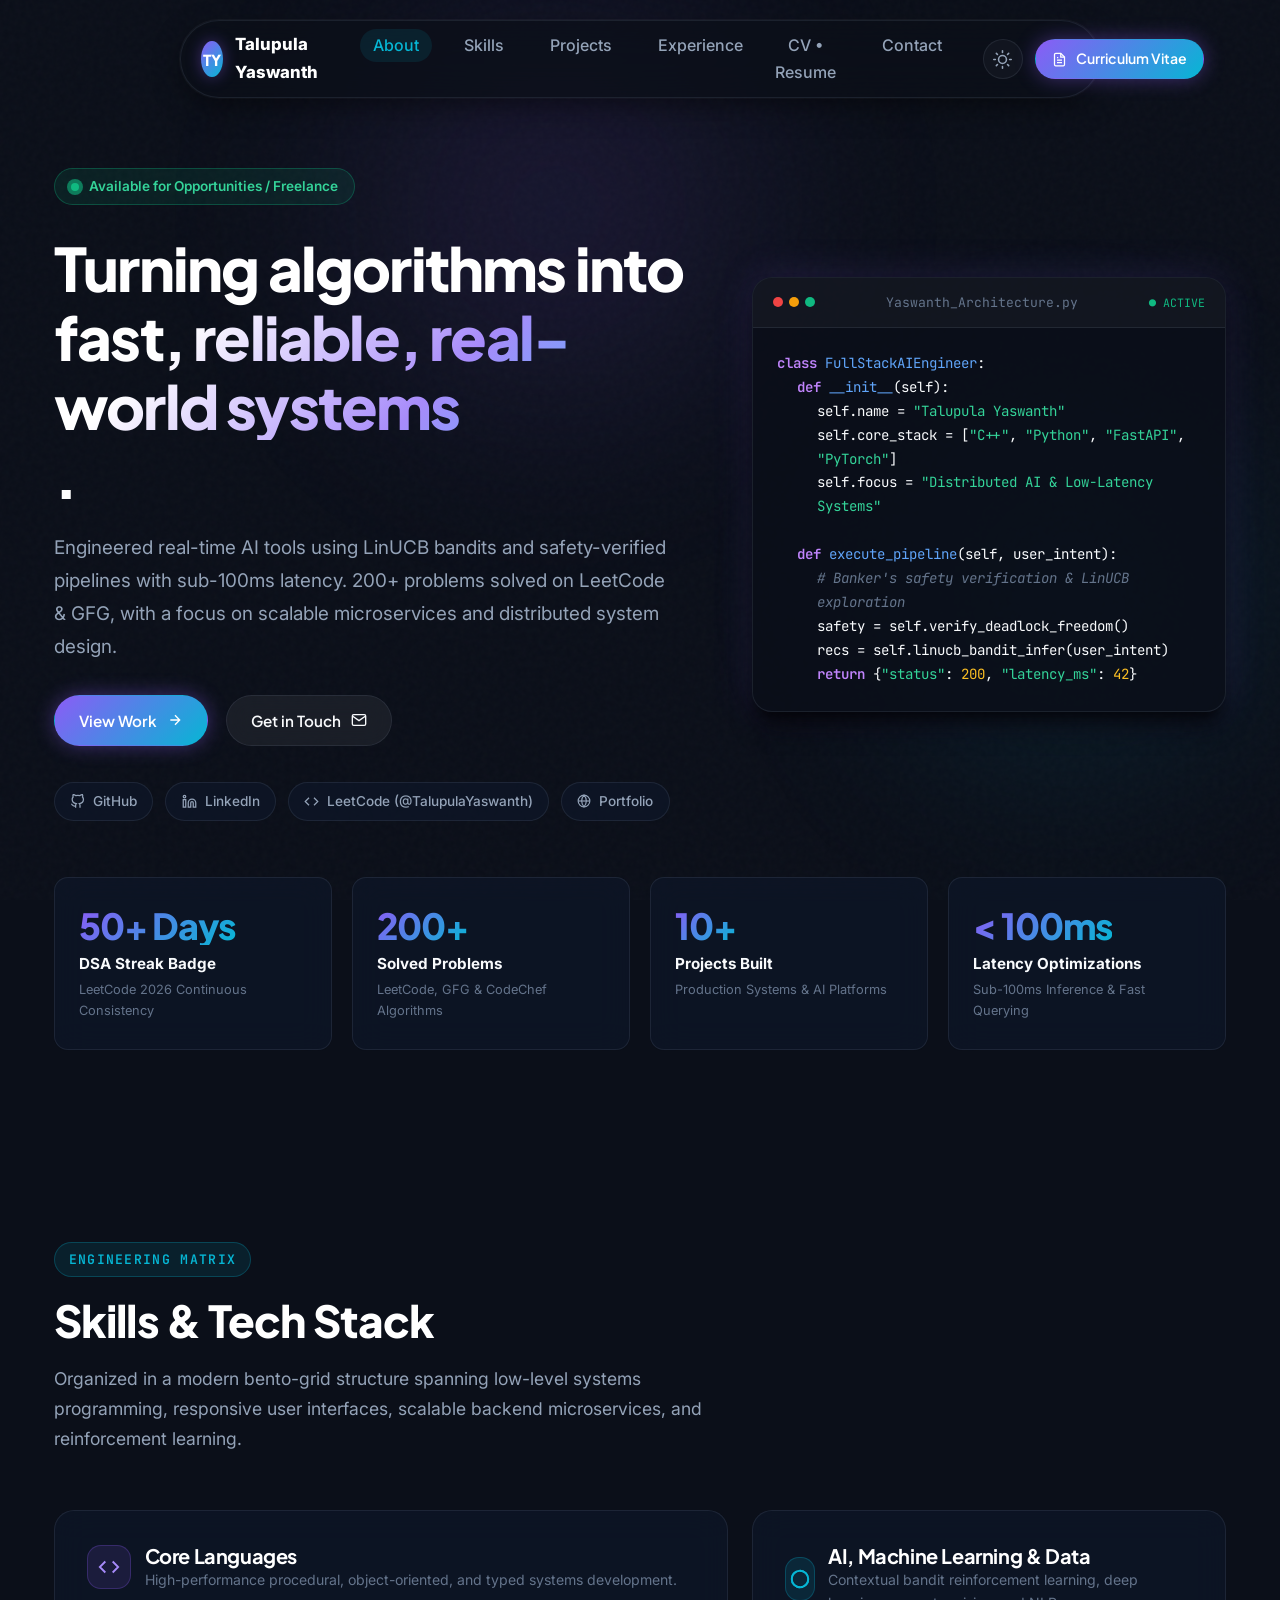
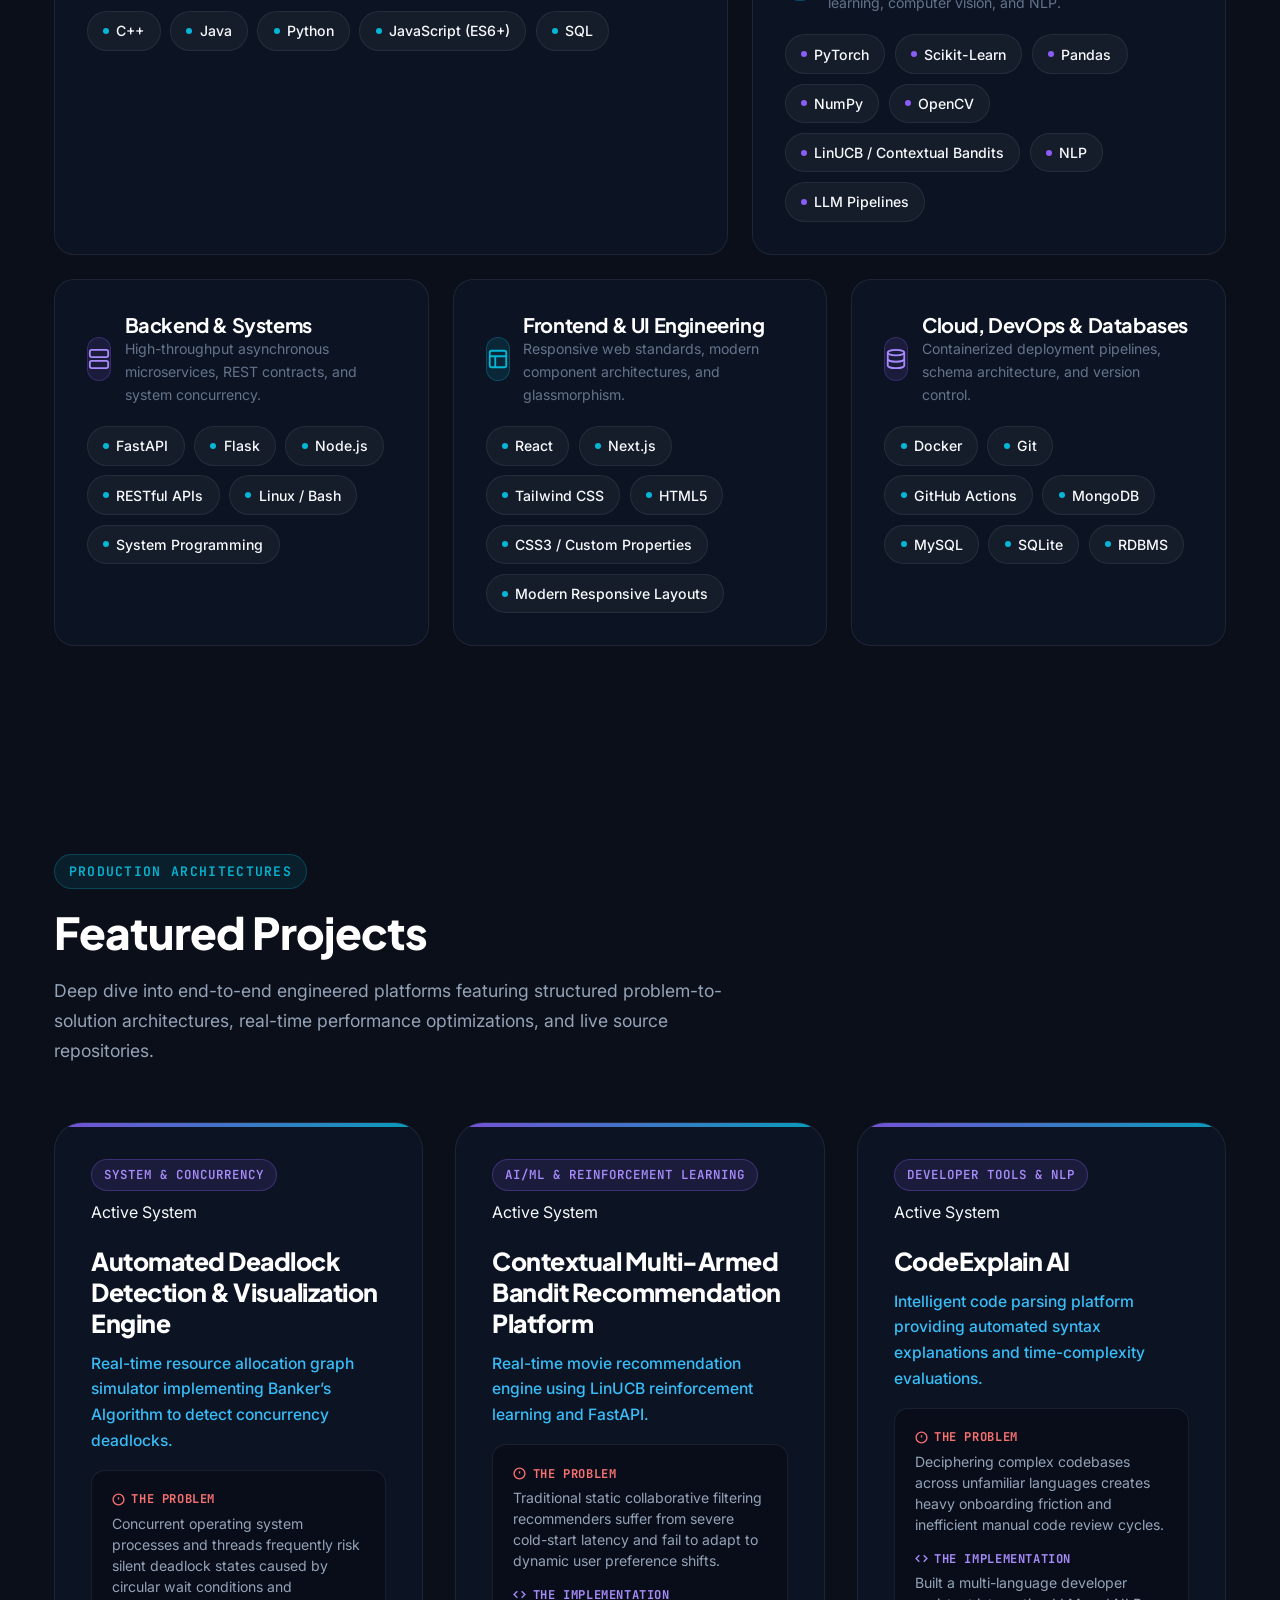
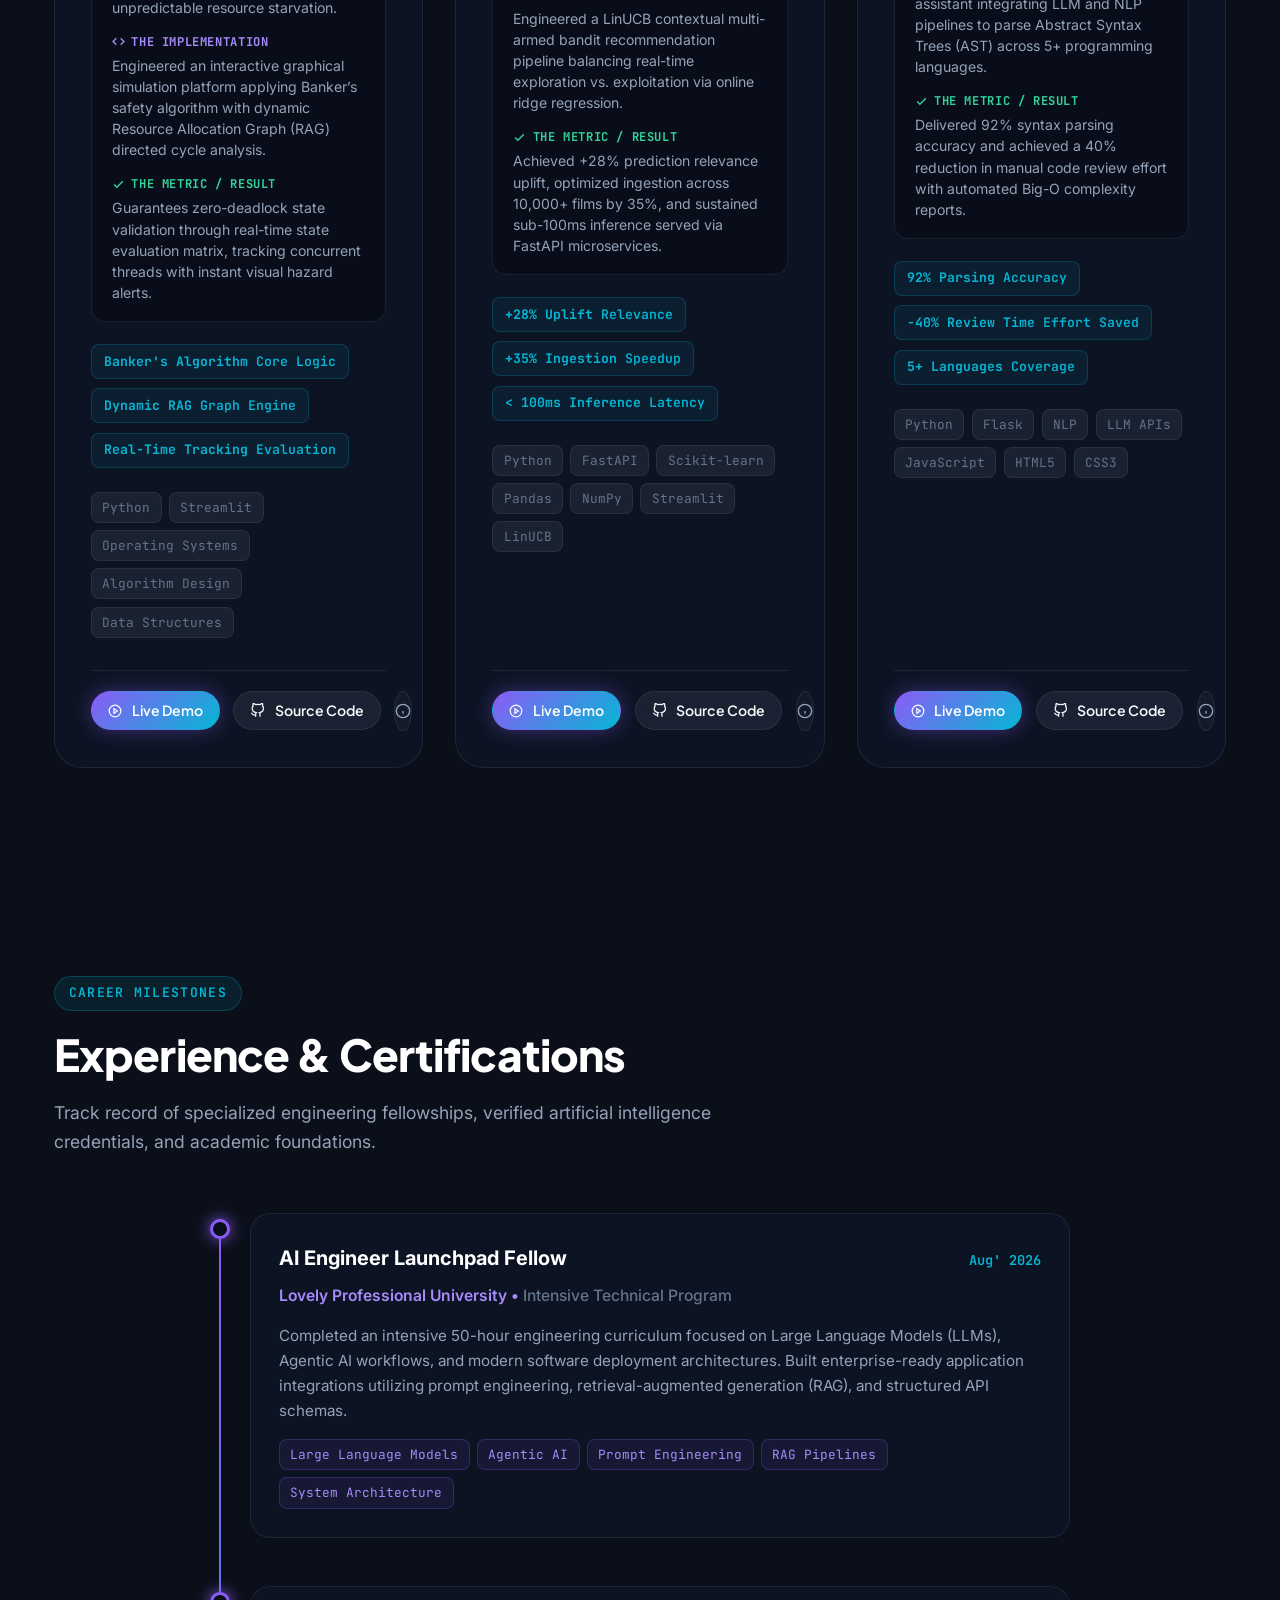
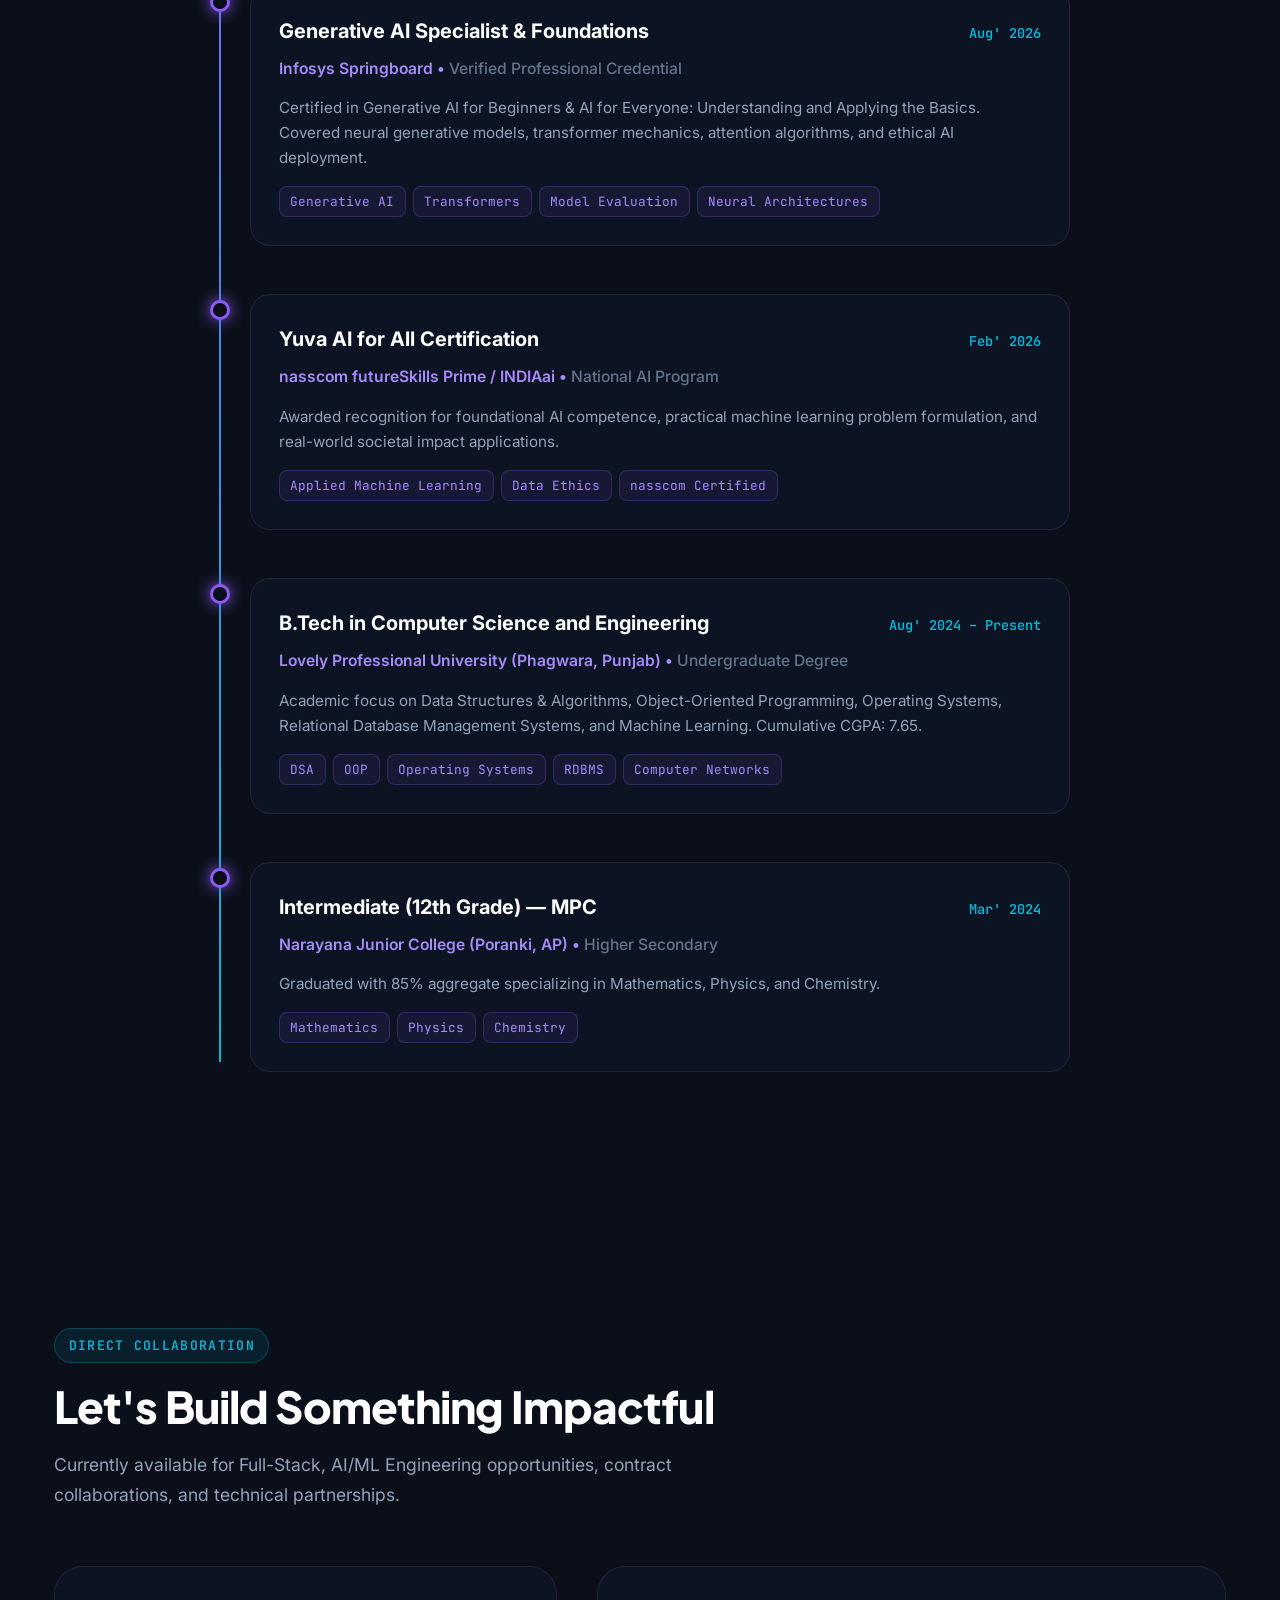
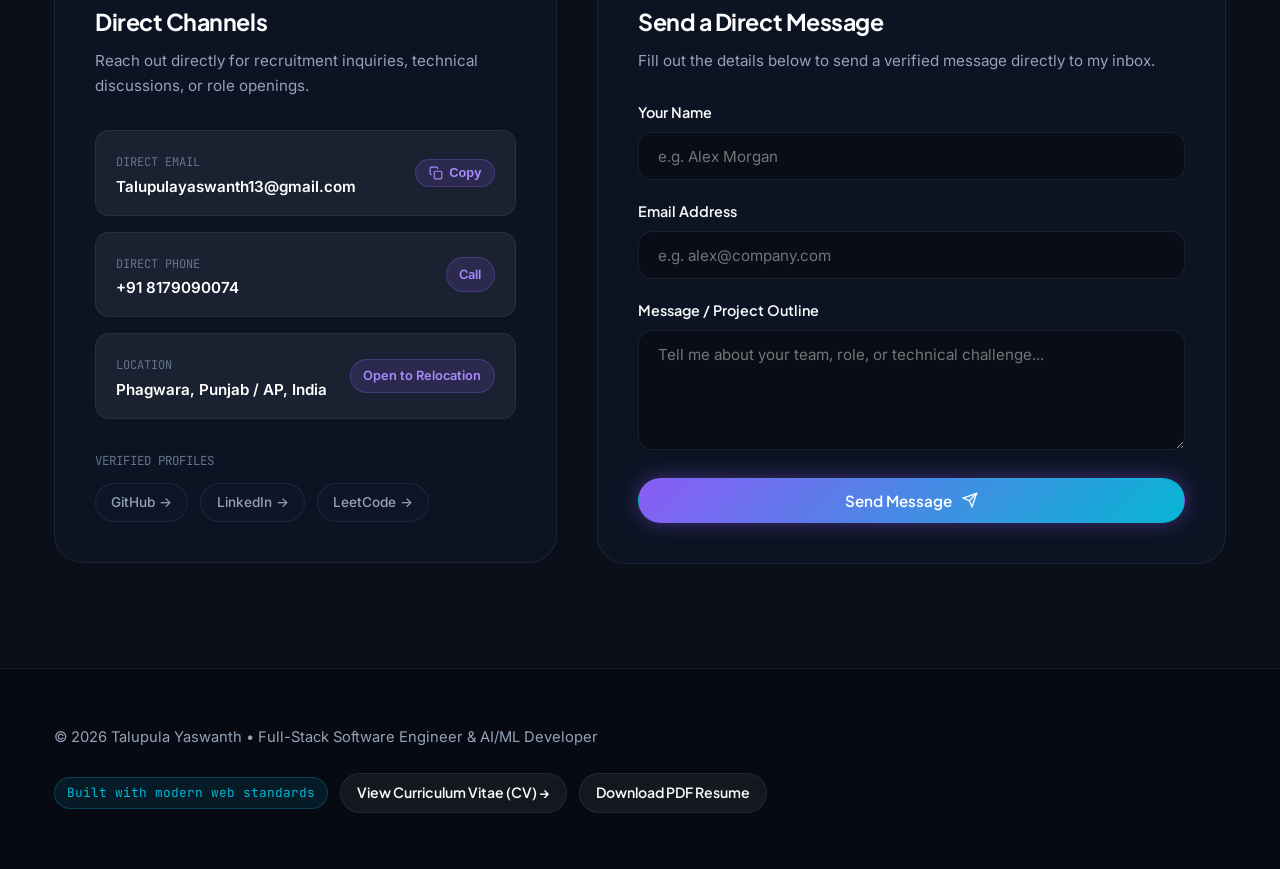
==== commit f17b6a81: "Create dedicated bordered CV document page cv.html and clean up index.html" ====
--- a/index.html
+++ b/index.html
@@ -53,19 +53,19 @@
 
       <!-- Smooth-Scroll Navigation Links -->
       <nav>
-        <ul class="nav-links-list">
-          <li class="nav-link-item"><a href="#about" class="active">About</a></li>
-          <li class="nav-link-item"><a href="#skills">Skills</a></li>
-          <li class="nav-link-item"><a href="#projects">Projects</a></li>
-          <li class="nav-link-item"><a href="#experience">Experience</a></li>
-          <li class="nav-link-item"><a href="#contact">Contact</a></li>
+        <ul class="nav-links">
+          <li><a href="#about" class="nav-link active">About</a></li>
+          <li><a href="#competencies" class="nav-link">Skills</a></li>
+          <li><a href="#projects" class="nav-link">Projects</a></li>
+          <li><a href="#experience" class="nav-link">Experience</a></li>
+          <li><a href="cv.html" class="nav-link">CV &bull; Resume</a></li>
+          <li><a href="#contact" class="nav-link">Contact</a></li>
         </ul>
       </nav>
 
-      <!-- Nav Actions & High-Contrast Resume Download -->
-      <div class="nav-cta-group">
-        <button id="theme-toggle" class="icon-btn" aria-label="Toggle Obsidian / Clean Mode" title="Toggle Theme">
-          <svg width="19" height="19" viewBox="0 0 24 24" fill="none" stroke="currentColor" stroke-width="2">
+      <div class="nav-actions">
+        <button id="theme-toggle" class="icon-btn" aria-label="Toggle Dark/Light Mode" title="Toggle Theme">
+          <svg width="20" height="20" viewBox="0 0 24 24" fill="none" stroke="currentColor" stroke-width="2">
             <circle cx="12" cy="12" r="5"></circle>
             <line x1="12" y1="1" x2="12" y2="3"></line>
             <line x1="12" y1="21" x2="12" y2="23"></line>
@@ -78,7 +78,7 @@
           </svg>
         </button>
 
-        <button id="cv-modal-trigger" class="btn btn-glow-primary btn-sm trigger-cv-modal" title="View &amp; Print CV / Resume" aria-label="Open Interactive CV">
+        <a href="cv.html" class="btn btn-glow-primary btn-sm" title="View Official Curriculum Vitae" aria-label="Open Curriculum Vitae">
           <svg width="15" height="15" viewBox="0 0 24 24" fill="none" stroke="currentColor" stroke-width="2">
             <path d="M14 2H6a2 2 0 0 0-2 2v16a2 2 0 0 0 2 2h12a2 2 0 0 0 2-2V8z"></path>
             <polyline points="14 2 14 8 20 8"></polyline>
@@ -86,8 +86,8 @@
             <line x1="16" y1="17" x2="8" y2="17"></line>
             <polyline points="10 9 9 9 8 9"></polyline>
           </svg>
-          <span>CV &bull; Resume</span>
-        </button>
+          <span>Curriculum Vitae</span>
+        </a>
       </div>
     </header>
   </div>
@@ -348,18 +348,13 @@
     </div>
   </div>
 
-  <!-- Dedicated ATS 1-Page Print CV (Rendered strictly during Print / PDF Export) -->
-  <div id="print-cv-view">
-    <!-- Populated dynamically by app.js with exact ATS layout -->
-  </div>
-
   <!-- Minimalist Footer -->
   <footer class="site-footer">
     <div class="container footer-inner">
       <p>&copy; 2026 Talupula Yaswanth &bull; Full-Stack Software Engineer &amp; AI/ML Developer</p>
       <div style="display: flex; align-items: center; gap: 0.75rem; flex-wrap: wrap;">
         <span class="footer-badge-tag">Built with modern web standards</span>
-        <button class="btn btn-frosted-secondary btn-sm trigger-cv-modal">View Interactive CV</button>
+        <a href="cv.html" class="btn btn-frosted-secondary btn-sm">View Curriculum Vitae (CV) &rarr;</a>
         <a href="assets/Talupula_Yaswanth_Resume.pdf" download="Talupula_Yaswanth_Resume.pdf" class="btn btn-frosted-secondary btn-sm">Download PDF Resume</a>
       </div>
     </div>
@@ -367,6 +362,6 @@
 
   <!-- Scripts -->
   <script src="js/data.js"></script>
-  <script src="js/app.js?v=8"></script>
+  <script src="js/app.js?v=9"></script>
 </body>
 </html>
